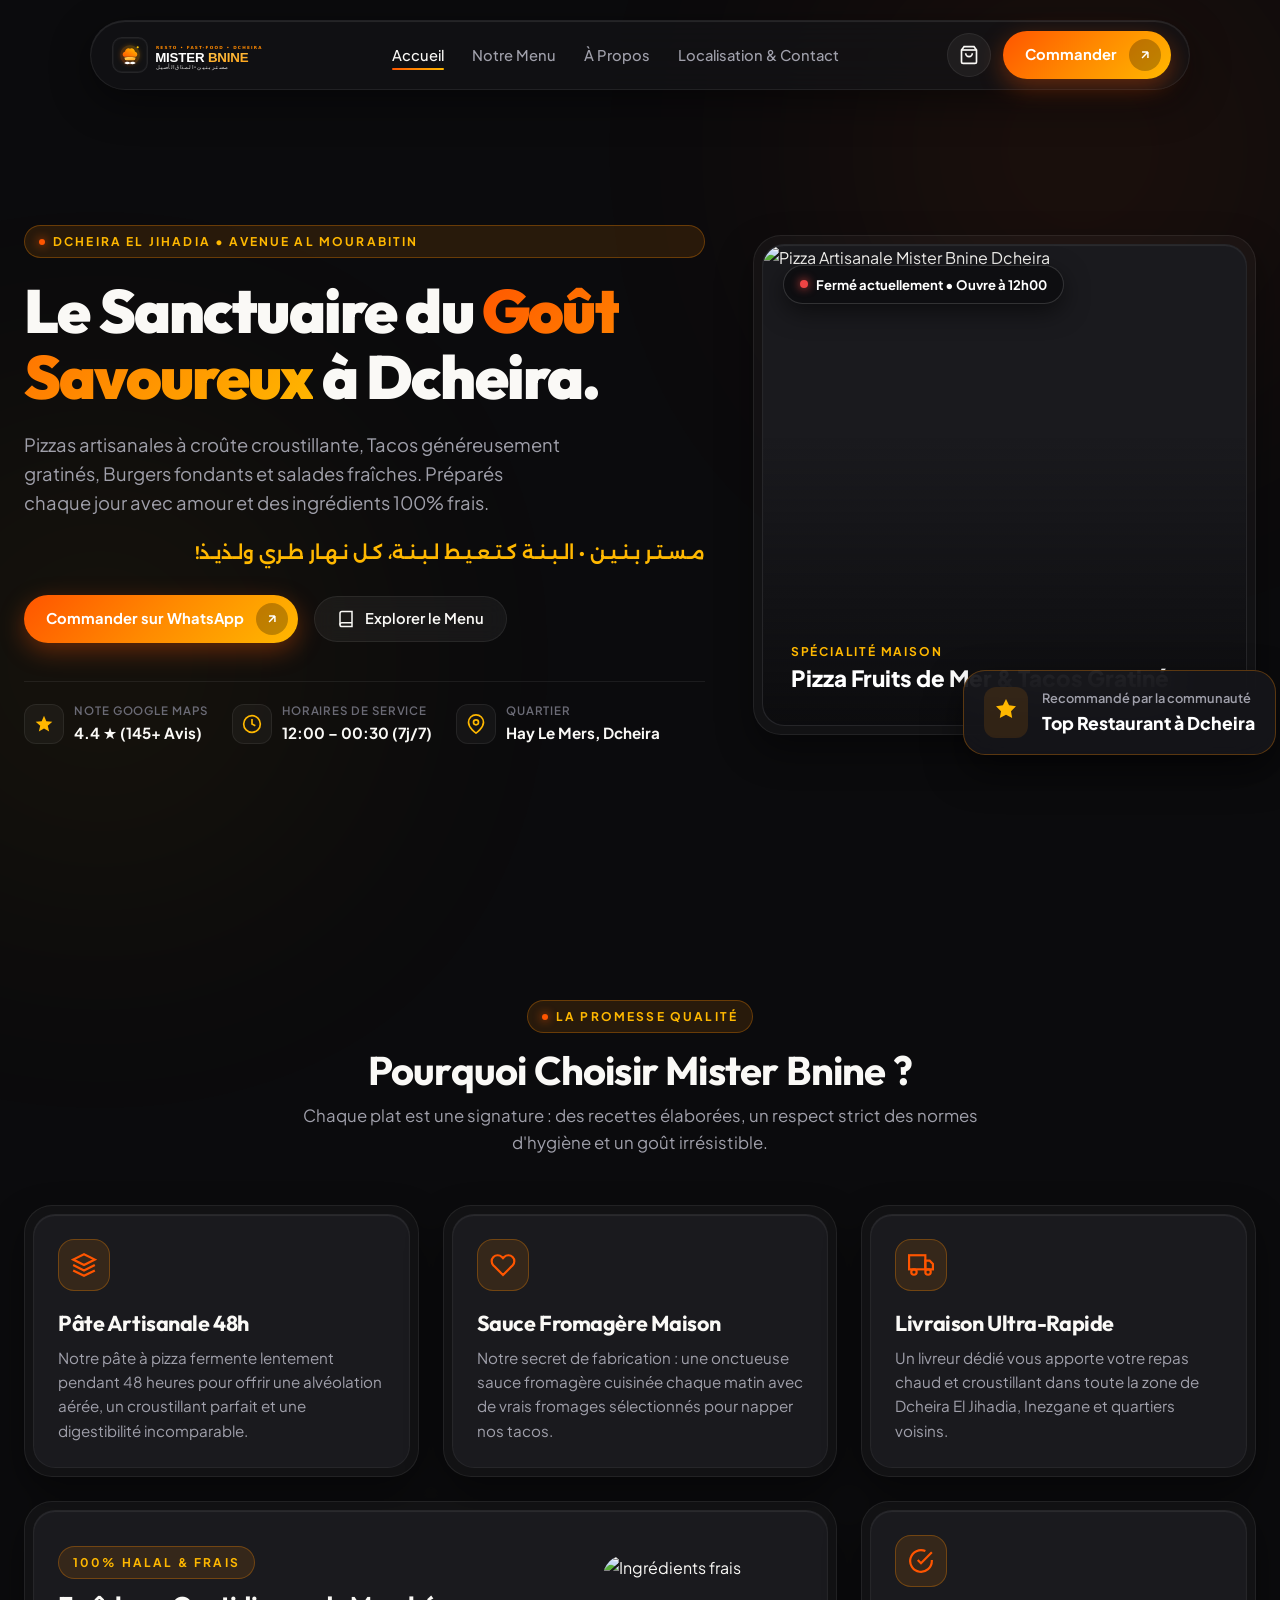
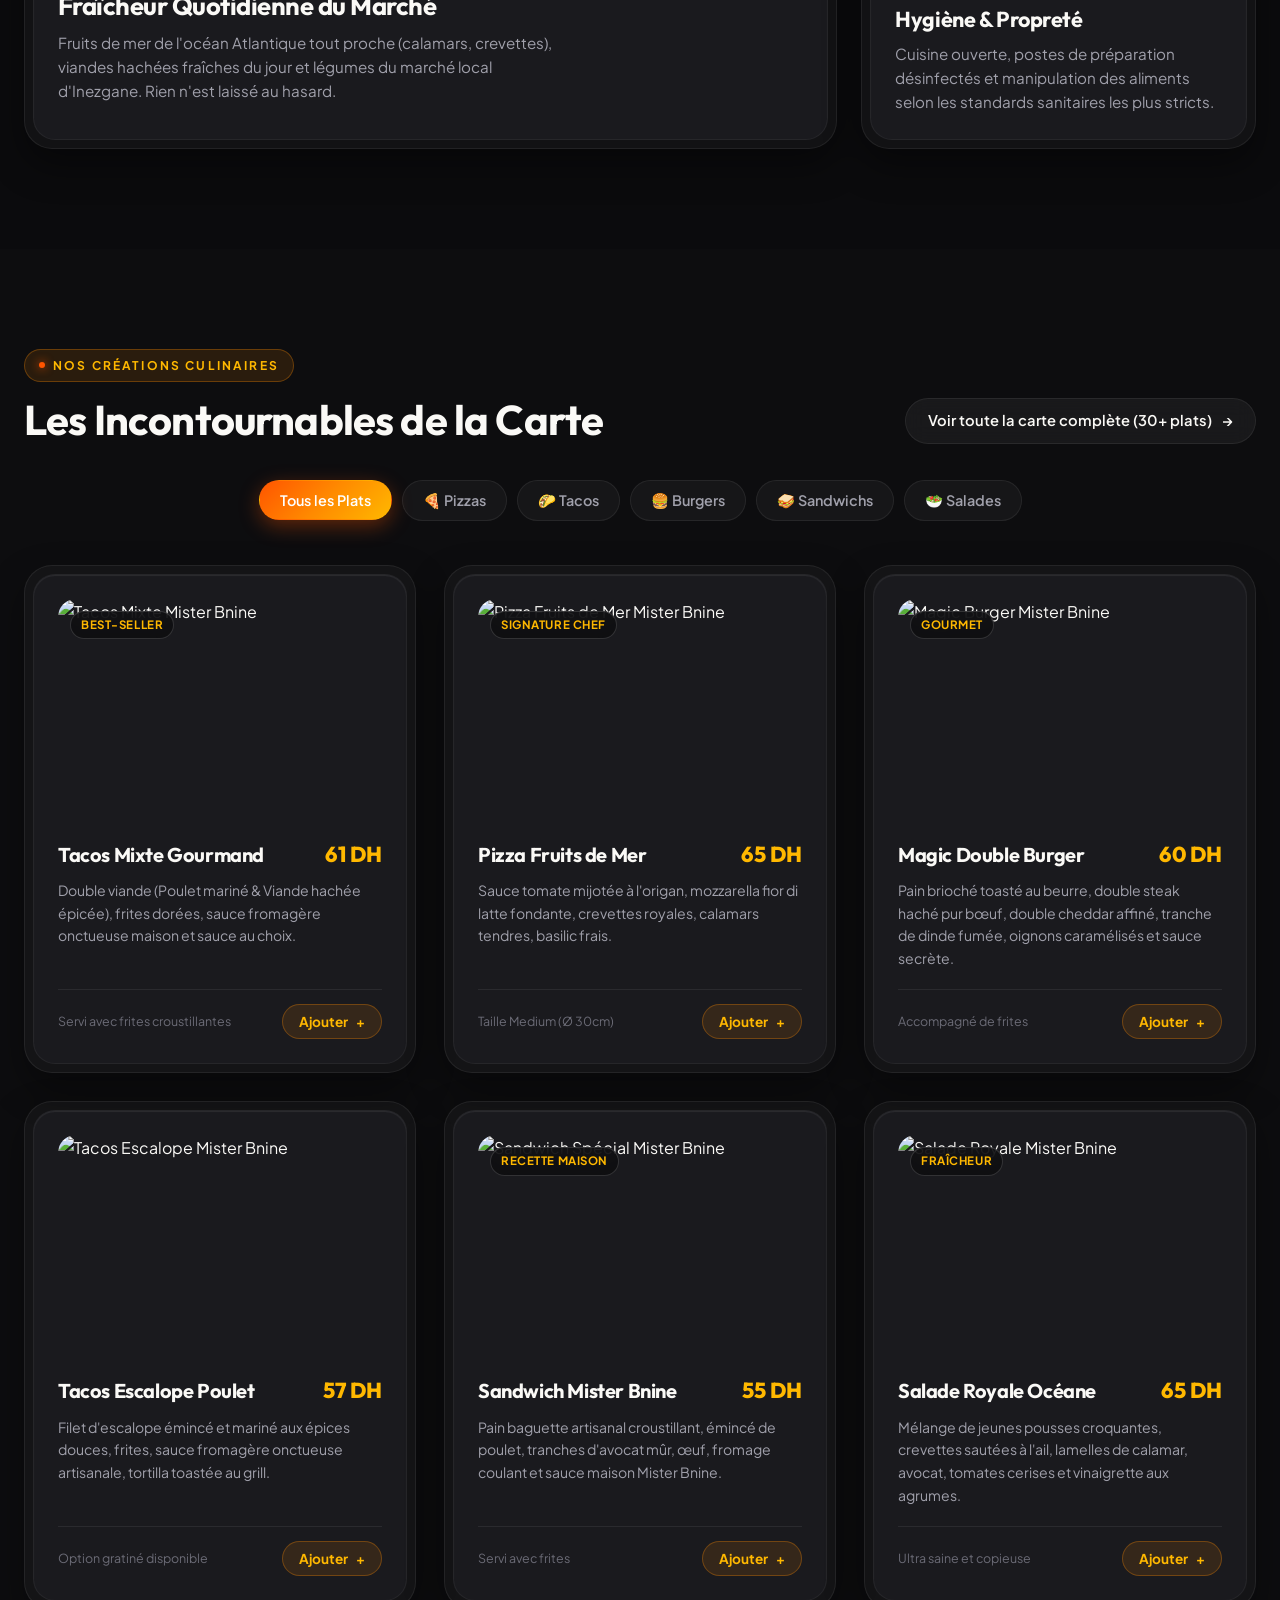
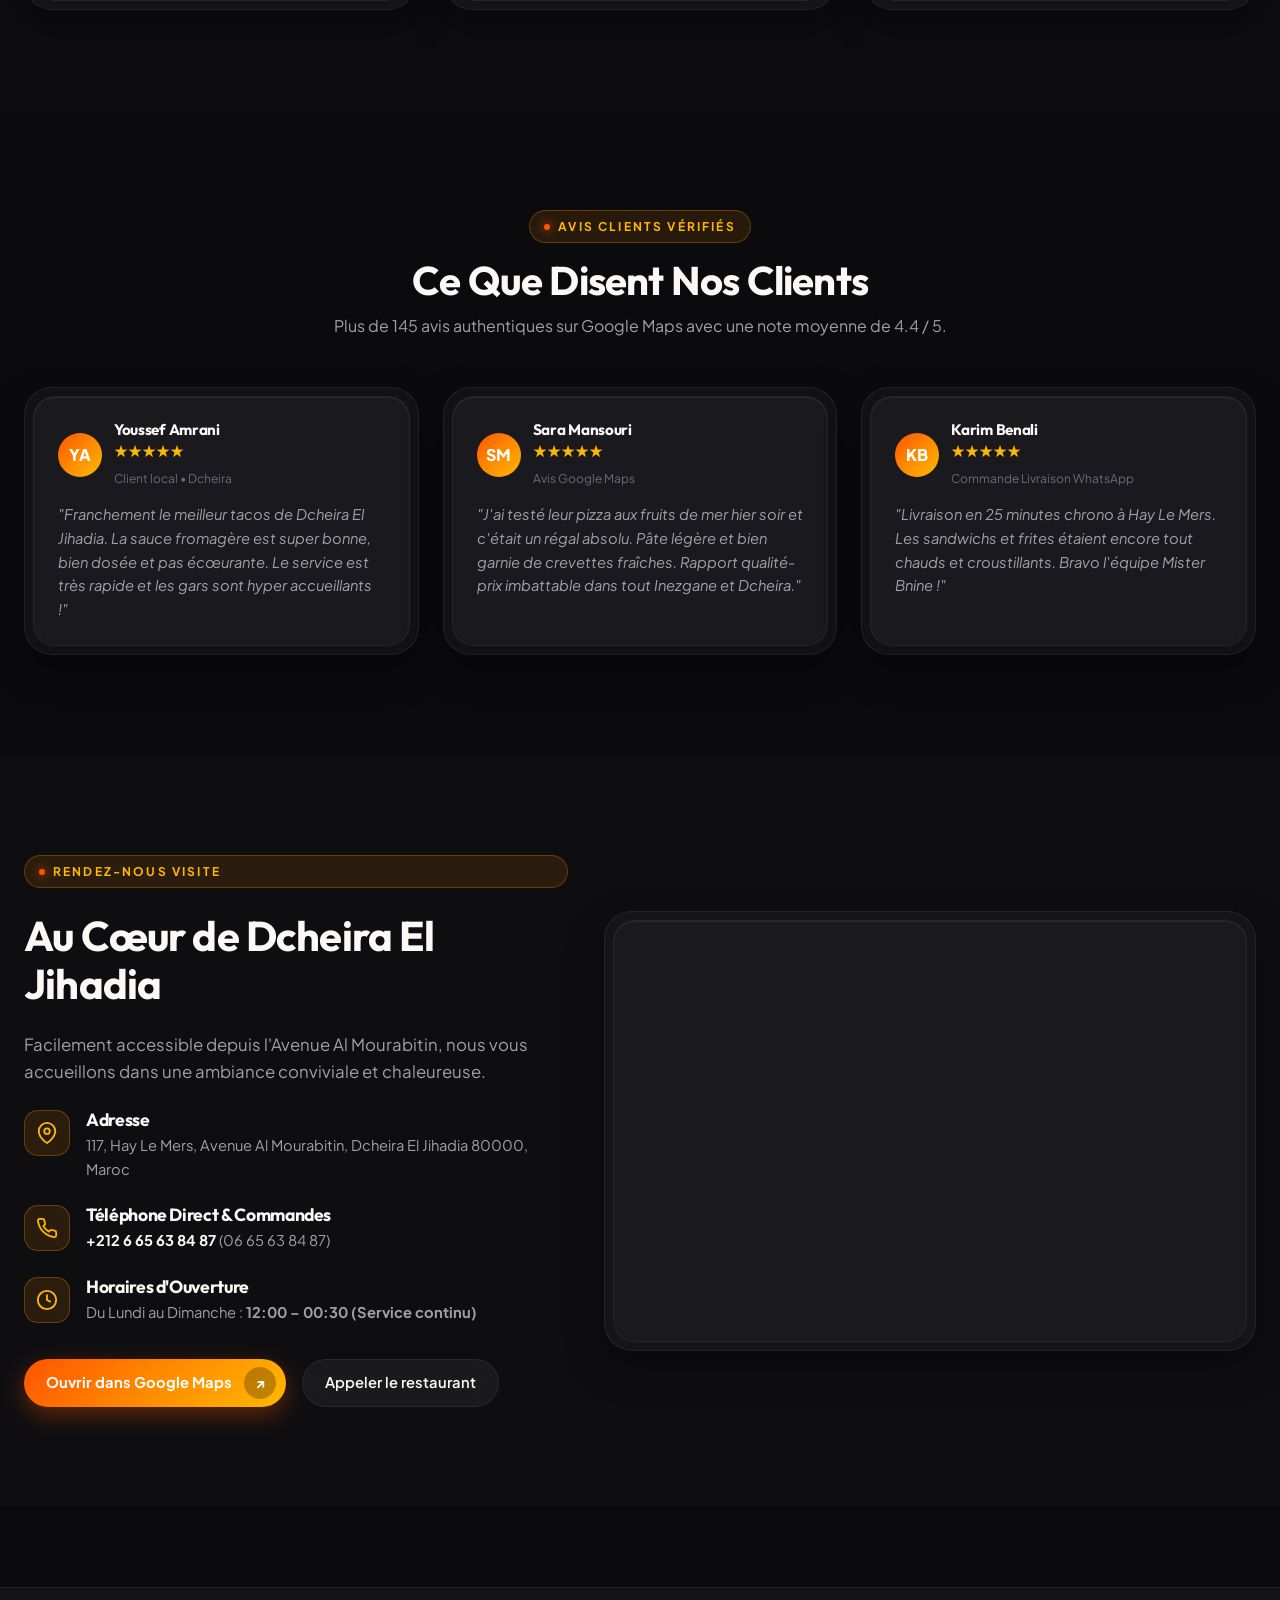
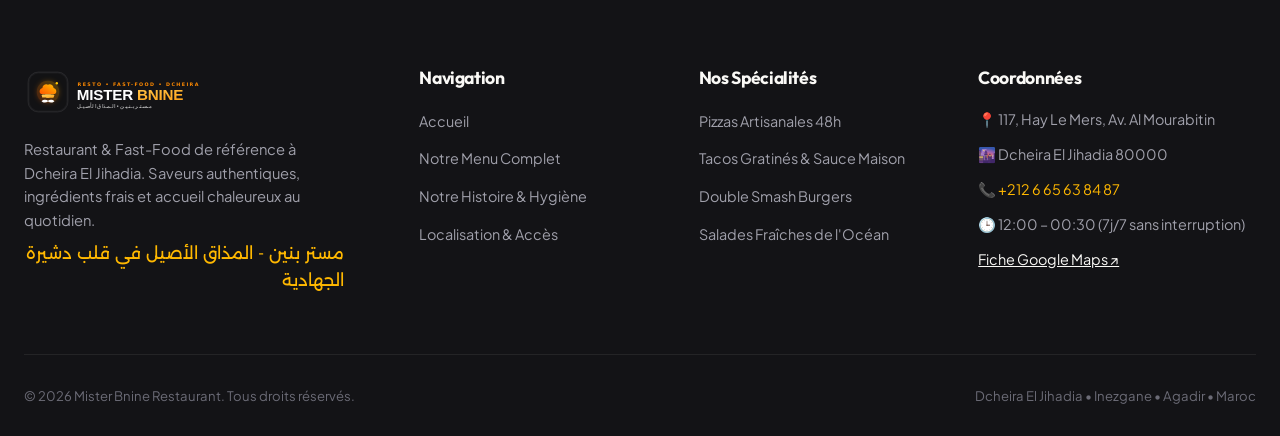
==== index.html @ 8c26ad66 "feat: initial release for Mister Bnine restaurant website and digital ordering system" ====
<!DOCTYPE html>
<html lang="fr" dir="ltr">
<head>
  <meta charset="UTF-8">
  <meta name="viewport" content="width=device-width, initial-scale=1.0">
  <title>Mister Bnine | Restaurant & Fast-Food Gastronomique à Dcheira El Jihadia</title>
  <meta name="description" content="Découvrez Mister Bnine à Dcheira El Jihadia (Hay Le Mers). Vos meilleurs Tacos gratinés, Pizzas artisanales, Smash Burgers et Salades de fruits de mer. Sur place, à emporter et livraison rapide.">
  <meta name="keywords" content="Mister Bnine, restaurant Dcheira, snack Dcheira El Jihadia, tacos Dcheira, pizza Dcheira, burger Inezgane, fast food Agadir, livraison nourriture Dcheira, Mister Bnine menu">
  
  <!-- Open Graph / Facebook -->
  <meta property="og:type" content="restaurant">
  <meta property="og:title" content="Mister Bnine | Restaurant & Fast-Food à Dcheira El Jihadia">
  <meta property="og:description" content="Pizzas au feu de bois, Tacos gratinés ultra-généreux, Burgers gourmets et Salades fraîches. 117 Avenue Al Mourabitin, Dcheira El Jihadia.">
  <meta property="og:image" content="https://images.unsplash.com/photo-1513104890138-7c749659a591?auto=format&fit=crop&w=1200&q=80">
  <meta property="og:url" content="https://maps.app.goo.gl/Y2hHxJQywBc3FXu29">

  <!-- Favicon -->
  <link rel="icon" type="image/svg+xml" href="assets/favicon.svg">
  
  <!-- Styles -->
  <link rel="stylesheet" href="styles.css">

  <!-- Schema.org JSON-LD Structured Data for Restaurant & FastFood -->
  <script type="application/ld+json">
  {
    "@context": "https://schema.org",
    "@type": "FastFoodRestaurant",
    "name": "Mister Bnine",
    "alternateName": "مستر بنين",
    "image": "https://images.unsplash.com/photo-1513104890138-7c749659a591?auto=format&fit=crop&w=1200&q=80",
    "url": "https://maps.app.goo.gl/Y2hHxJQywBc3FXu29",
    "telephone": "+212665638487",
    "priceRange": "$",
    "servesCuisine": ["Fast Food", "Pizza", "Burgers", "Tacos Français", "Moroccan Fast Food"],
    "address": {
      "@type": "PostalAddress",
      "streetAddress": "117, Hay Le Mers, Avenue Al Mourabitin",
      "addressLocality": "Dcheira El Jihadia",
      "addressRegion": "Souss-Massa",
      "postalCode": "80000",
      "addressCountry": "MA"
    },
    "geo": {
      "@type": "GeoCoordinates",
      "latitude": 30.3722634,
      "longitude": -9.5227452
    },
    "openingHoursSpecification": [
      {
        "@type": "OpeningHoursSpecification",
        "dayOfWeek": ["Monday", "Tuesday", "Wednesday", "Thursday", "Friday", "Saturday", "Sunday"],
        "opens": "12:00",
        "closes": "00:30"
      }
    ],
    "aggregateRating": {
      "@type": "AggregateRating",
      "ratingValue": "4.4",
      "reviewCount": "145",
      "bestRating": "5",
      "worstRating": "1"
    },
    "hasMap": "https://maps.app.goo.gl/Y2hHxJQywBc3FXu29"
  }
  </script>
</head>
<body>

  <!-- Background Ambient Glow -->
  <div class="ambient-glow glow-top-right"></div>
  <div class="ambient-glow glow-mid-left"></div>

  <!-- Floating Island Navigation -->
  <header class="island-header">
    <nav class="nav-island" aria-label="Navigation Principale">
      <a href="index.html" class="brand-link">
        <img src="assets/logo.svg" alt="Mister Bnine Logo" class="brand-logo-img">
      </a>

      <ul class="nav-links">
        <li class="nav-item"><a href="index.html" class="active">Accueil</a></li>
        <li class="nav-item"><a href="menu.html">Notre Menu</a></li>
        <li class="nav-item"><a href="about.html">À Propos</a></li>
        <li class="nav-item"><a href="contact.html">Localisation & Contact</a></li>
      </ul>

      <div class="nav-actions">
        <!-- Cart Trigger -->
        <button class="btn-cart-trigger" aria-label="Voir le panier">
          <svg width="20" height="20" viewBox="0 0 24 24" fill="none" stroke="currentColor" stroke-width="2">
            <path d="M6 2L3 6v14a2 2 0 0 0 2 2h14a2 2 0 0 0 2-2V6l-3-4z"></path>
            <line x1="3" y1="6" x2="21" y2="6"></line>
            <path d="M16 10a4 4 0 0 1-8 0"></path>
          </svg>
          <span class="cart-count-badge" style="display:none;">0</span>
        </button>

        <!-- Primary Action -->
        <a href="https://wa.me/212665638487?text=Salam%20Mister%20Bnine%20!%20Je%20souhaite%20commander" target="_blank" rel="noopener" class="btn-primary">
          <span>Commander</span>
          <span class="btn-icon-circle">
            <svg width="14" height="14" viewBox="0 0 24 24" fill="none" stroke="currentColor" stroke-width="2.5">
              <path d="M7 17L17 7M17 7H7M17 7V17"/>
            </svg>
          </span>
        </a>

        <!-- Mobile Hamburger -->
        <button class="mobile-toggle" aria-label="Menu Mobile">
          <span></span>
          <span></span>
          <span></span>
        </button>
      </div>
    </nav>
  </header>

  <!-- Mobile Navigation Drawer -->
  <div class="mobile-nav-drawer">
    <a href="index.html">Accueil</a>
    <a href="menu.html">Notre Menu</a>
    <a href="about.html">À Propos</a>
    <a href="contact.html">Localisation & Contact</a>
    <a href="tel:+212665638487" style="color:var(--accent-gold); font-size:1.3rem;">📞 06 65 63 84 87</a>
    <a href="https://wa.me/212665638487" target="_blank" class="btn-primary" style="margin-top:10px;">
      <span>WhatsApp Direct</span>
      <span class="btn-icon-circle">↗</span>
    </a>
  </div>

  <main>
    <!-- ==========================================================================
         HERO SECTION
         ========================================================================== -->
    <section class="hero-section">
      <div class="container">
        <div class="hero-grid">
          
          <!-- Content Left -->
          <div class="hero-content">
            <div class="eyebrow-badge">
              <span class="dot"></span>
              <span>Dcheira El Jihadia • Avenue Al Mourabitin</span>
            </div>

            <h1 class="hero-title">
              Le Sanctuaire du <span class="highlight">Goût Savoureux</span> à Dcheira.
            </h1>

            <p class="hero-subtitle">
              Pizzas artisanales à croûte croustillante, Tacos généreusement gratinés, Burgers fondants et salades fraîches. Préparés chaque jour avec amour et des ingrédients 100% frais.
            </p>

            <p class="arabic-text" style="font-size: 1.15rem; color: var(--accent-gold); font-weight: 600;">
              مـسـتـر بـنـيـن • الـبـنـة كـتـعـيـط لـبـنـة، كـل نـهـار طـري ولـذيـذ!
            </p>

            <div class="hero-actions">
              <a href="https://wa.me/212665638487?text=Salam%20Mister%20Bnine%20!%20Je%20souhaite%20consulter%20les%20disponibilités%20du%20jour" target="_blank" rel="noopener" class="btn-primary">
                <span>Commander sur WhatsApp</span>
                <span class="btn-icon-circle">
                  <svg width="14" height="14" viewBox="0 0 24 24" fill="none" stroke="currentColor" stroke-width="2.5">
                    <path d="M7 17L17 7M17 7H7M17 7V17"/>
                  </svg>
                </span>
              </a>

              <a href="menu.html" class="btn-secondary">
                <svg width="18" height="18" viewBox="0 0 24 24" fill="none" stroke="currentColor" stroke-width="2">
                  <path d="M4 19.5A2.5 2.5 0 0 1 6.5 17H20"></path>
                  <path d="M6.5 2H20v20H6.5A2.5 2.5 0 0 1 4 19.5v-15A2.5 2.5 0 0 1 6.5 2z"></path>
                </svg>
                <span>Explorer le Menu</span>
              </a>
            </div>

            <!-- Quick Info Strip -->
            <div class="hero-badges-strip">
              <div class="hero-badge-item">
                <div class="badge-icon-box">
                  <svg width="20" height="20" viewBox="0 0 24 24" fill="currentColor">
                    <path d="M12 17.27L18.18 21l-1.64-7.03L22 9.24l-7.19-.61L12 2 9.19 8.63 2 9.24l5.46 4.73L5.82 21z"/>
                  </svg>
                </div>
                <div class="badge-text-group">
                  <div class="b-label">Note Google Maps</div>
                  <div class="b-value">4.4 ★ (145+ Avis)</div>
                </div>
              </div>

              <div class="hero-badge-item">
                <div class="badge-icon-box">
                  <svg width="20" height="20" viewBox="0 0 24 24" fill="none" stroke="currentColor" stroke-width="2">
                    <circle cx="12" cy="12" r="10"></circle>
                    <polyline points="12 6 12 12 16 14"></polyline>
                  </svg>
                </div>
                <div class="badge-text-group">
                  <div class="b-label">Horaires de Service</div>
                  <div class="b-value">12:00 – 00:30 (7j/7)</div>
                </div>
              </div>

              <div class="hero-badge-item">
                <div class="badge-icon-box">
                  <svg width="20" height="20" viewBox="0 0 24 24" fill="none" stroke="currentColor" stroke-width="2">
                    <path d="M21 10c0 7-9 13-9 13s-9-6-9-13a9 9 0 0 1 18 0z"></path>
                    <circle cx="12" cy="10" r="3"></circle>
                  </svg>
                </div>
                <div class="badge-text-group">
                  <div class="b-label">Quartier</div>
                  <div class="b-value">Hay Le Mers, Dcheira</div>
                </div>
              </div>
            </div>

          </div>

          <!-- Visual Right: Double-Bezel Showcase -->
          <div class="hero-visual">
            <div class="doppelrand-card hero-main-card">
              <div class="doppelrand-inner" style="padding:0; overflow:hidden;">
                <div class="hero-media-wrap">
                  <img src="https://images.unsplash.com/photo-1513104890138-7c749659a591?auto=format&fit=crop&w=900&q=80" alt="Pizza Artisanale Mister Bnine Dcheira">
                  
                  <!-- Live Status Floating Pill -->
                  <div class="floating-pill-badge live-status-badge">
                    <span class="live-status-dot"></span>
                    <span class="status-text">Ouvert actuellement</span>
                  </div>

                  <div class="hero-media-overlay">
                    <div style="font-size:0.75rem; text-transform:uppercase; letter-spacing:0.15em; color:var(--accent-gold); font-weight:700;">Spécialité Maison</div>
                    <div style="font-size:1.4rem; font-weight:800; color:#FFFFFF;">Pizza Fruits de Mer & Tacos Gratiné</div>
                  </div>
                </div>
              </div>
            </div>

            <!-- Floating Social Proof Stat Card -->
            <div class="hero-floating-stat">
              <div style="background:var(--accent-subtle); padding:10px; border-radius:12px; color:var(--accent-gold);">
                <svg width="24" height="24" viewBox="0 0 24 24" fill="currentColor">
                  <path d="M12 2l3.09 6.26L22 9.27l-5 4.87 1.18 6.88L12 17.77l-6.18 3.25L7 14.14 2 9.27l6.91-1.01L12 2z"/>
                </svg>
              </div>
              <div>
                <div style="font-size:0.8rem; color:var(--text-secondary); font-weight:600;">Recommandé par la communauté</div>
                <div style="font-size:1.1rem; font-weight:800; color:#FFFFFF;">Top Restaurant à Dcheira</div>
              </div>
            </div>
          </div>

        </div>
      </div>
    </section>

    <!-- ==========================================================================
         WHY MISTER BNINE (BENTO GRID ARCHITECTURE)
         ========================================================================== -->
    <section class="section">
      <div class="container">
        
        <div style="text-align: center; max-width: 680px; margin: 0 auto;">
          <div class="eyebrow-badge">
            <span class="dot"></span>
            <span>La Promesse Qualité</span>
          </div>
          <h2 style="font-size: 2.5rem; margin-top: 14px;">Pourquoi Choisir Mister Bnine ?</h2>
          <p style="color: var(--text-secondary); margin-top: 10px; font-size: 1.05rem;">
            Chaque plat est une signature : des recettes élaborées, un respect strict des normes d'hygiène et un goût irrésistible.
          </p>
        </div>

        <div class="bento-grid">
          
          <!-- Card 1 -->
          <div class="bento-col-4 doppelrand-card">
            <div class="doppelrand-inner">
              <div class="bento-icon-box">
                <svg width="26" height="26" viewBox="0 0 24 24" fill="none" stroke="currentColor" stroke-width="2">
                  <path d="M12 2L2 7l10 5 10-5-10-5zM2 17l10 5 10-5M2 12l10 5 10-5"></path>
                </svg>
              </div>
              <h3 class="bento-title">Pâte Artisanale 48h</h3>
              <p class="bento-desc">
                Notre pâte à pizza fermente lentement pendant 48 heures pour offrir une alvéolation aérée, un croustillant parfait et une digestibilité incomparable.
              </p>
            </div>
          </div>

          <!-- Card 2 -->
          <div class="bento-col-4 doppelrand-card">
            <div class="doppelrand-inner">
              <div class="bento-icon-box">
                <svg width="26" height="26" viewBox="0 0 24 24" fill="none" stroke="currentColor" stroke-width="2">
                  <path d="M20.84 4.61a5.5 5.5 0 0 0-7.78 0L12 5.67l-1.06-1.06a5.5 5.5 0 0 0-7.78 7.78l1.06 1.06L12 21.23l7.78-7.78 1.06-1.06a5.5 5.5 0 0 0 0-7.78z"></path>
                </svg>
              </div>
              <h3 class="bento-title">Sauce Fromagère Maison</h3>
              <p class="bento-desc">
                Notre secret de fabrication : une onctueuse sauce fromagère cuisinée chaque matin avec de vrais fromages sélectionnés pour napper nos tacos.
              </p>
            </div>
          </div>

          <!-- Card 3 -->
          <div class="bento-col-4 doppelrand-card">
            <div class="doppelrand-inner">
              <div class="bento-icon-box">
                <svg width="26" height="26" viewBox="0 0 24 24" fill="none" stroke="currentColor" stroke-width="2">
                  <rect x="1" y="3" width="15" height="13"></rect>
                  <polygon points="16 8 20 8 23 11 23 16 16 16 16 8"></polygon>
                  <circle cx="5.5" cy="18.5" r="2.5"></circle>
                  <circle cx="18.5" cy="18.5" r="2.5"></circle>
                </svg>
              </div>
              <h3 class="bento-title">Livraison Ultra-Rapide</h3>
              <p class="bento-desc">
                Un livreur dédié vous apporte votre repas chaud et croustillant dans toute la zone de Dcheira El Jihadia, Inezgane et quartiers voisins.
              </p>
            </div>
          </div>

          <!-- Wide Card 4 -->
          <div class="bento-col-8 doppelrand-card">
            <div class="doppelrand-inner" style="display:flex; flex-direction:row; gap:28px; align-items:center; flex-wrap:wrap;">
              <div style="flex:1; min-width:240px;">
                <div class="eyebrow-badge" style="margin-bottom:12px;">100% Halal & Frais</div>
                <h3 class="bento-title" style="font-size:1.6rem;">Fraîcheur Quotidienne du Marché</h3>
                <p class="bento-desc">
                  Fruits de mer de l'océan Atlantique tout proche (calamars, crevettes), viandes hachées fraîches du jour et légumes du marché local d'Inezgane. Rien n'est laissé au hasard.
                </p>
              </div>
              <div style="width:200px; height:140px; border-radius:var(--radius-inner); overflow:hidden; flex-shrink:0;">
                <img src="https://images.unsplash.com/photo-1540420773420-3366772f4999?auto=format&fit=crop&w=400&q=80" alt="Ingrédients frais" style="width:100%; height:100%; object-fit:cover;">
              </div>
            </div>
          </div>

          <!-- Card 5 -->
          <div class="bento-col-4 doppelrand-card">
            <div class="doppelrand-inner">
              <div class="bento-icon-box">
                <svg width="26" height="26" viewBox="0 0 24 24" fill="none" stroke="currentColor" stroke-width="2">
                  <path d="M22 11.08V12a10 10 0 1 1-5.93-9.14"></path>
                  <polyline points="22 4 12 14.01 9 11.01"></polyline>
                </svg>
              </div>
              <h3 class="bento-title">Hygiène & Propreté</h3>
              <p class="bento-desc">
                Cuisine ouverte, postes de préparation désinfectés et manipulation des aliments selon les standards sanitaires les plus stricts.
              </p>
            </div>
          </div>

        </div>

      </div>
    </section>

    <!-- ==========================================================================
         INTERACTIVE MENU HIGHLIGHTS & TABS
         ========================================================================== -->
    <section class="section" id="menu-section" style="background: rgba(255,255,255,0.01);">
      <div class="container">
        
        <div style="display:flex; justify-content:space-between; align-items:flex-end; flex-wrap:wrap; gap:20px;">
          <div>
            <div class="eyebrow-badge">
              <span class="dot"></span>
              <span>Nos Créations Culinaires</span>
            </div>
            <h2 style="font-size: 2.6rem; margin-top: 14px;">Les Incontournables de la Carte</h2>
          </div>

          <a href="menu.html" class="btn-secondary">
            <span>Voir toute la carte complète (30+ plats)</span>
            <span>→</span>
          </a>
        </div>

        <!-- Filter Tabs -->
        <div class="menu-nav-tabs">
          <button class="menu-tab-btn active" data-filter="all">Tous les Plats</button>
          <button class="menu-tab-btn" data-filter="pizza">🍕 Pizzas</button>
          <button class="menu-tab-btn" data-filter="tacos">🌮 Tacos</button>
          <button class="menu-tab-btn" data-filter="burger">🍔 Burgers</button>
          <button class="menu-tab-btn" data-filter="sandwich">🥪 Sandwichs</button>
          <button class="menu-tab-btn" data-filter="salade">🥗 Salades</button>
        </div>

        <!-- Grid of Highlights -->
        <div class="menu-grid">
          
          <!-- Item 1: Tacos Mixte -->
          <div class="doppelrand-card menu-card" data-category="tacos">
            <div class="doppelrand-inner">
              <div class="menu-item-media">
                <img src="https://images.unsplash.com/photo-1615870216519-2f9fa575fa5c?auto=format&fit=crop&w=600&q=80" alt="Tacos Mixte Mister Bnine">
                <span class="item-badge">Best-Seller</span>
              </div>
              <div class="menu-item-header">
                <h3 class="item-name">Tacos Mixte Gourmand</h3>
                <span class="item-price">61 DH</span>
              </div>
              <p class="item-description">
                Double viande (Poulet mariné & Viande hachée épicée), frites dorées, sauce fromagère onctueuse maison et sauce au choix.
              </p>
              <div class="menu-item-footer">
                <span style="font-size:0.78rem; color:var(--text-muted);">Servi avec frites croustillantes</span>
                <button class="btn-add-cart" data-id="tacos-mixte" data-name="Tacos Mixte Gourmand" data-price="61">
                  <span>Ajouter</span>
                  <span>+</span>
                </button>
              </div>
            </div>
          </div>

          <!-- Item 2: Pizza Fruits de Mer -->
          <div class="doppelrand-card menu-card" data-category="pizza">
            <div class="doppelrand-inner">
              <div class="menu-item-media">
                <img src="https://images.unsplash.com/photo-1565299624946-b28f40a0ae38?auto=format&fit=crop&w=600&q=80" alt="Pizza Fruits de Mer Mister Bnine">
                <span class="item-badge">Signature Chef</span>
              </div>
              <div class="menu-item-header">
                <h3 class="item-name">Pizza Fruits de Mer</h3>
                <span class="item-price">65 DH</span>
              </div>
              <p class="item-description">
                Sauce tomate mijotée à l'origan, mozzarella fior di latte fondante, crevettes royales, calamars tendres, basilic frais.
              </p>
              <div class="menu-item-footer">
                <span style="font-size:0.78rem; color:var(--text-muted);">Taille Medium (Ø 30cm)</span>
                <button class="btn-add-cart" data-id="pizza-fruits-mer" data-name="Pizza Fruits de Mer" data-price="65">
                  <span>Ajouter</span>
                  <span>+</span>
                </button>
              </div>
            </div>
          </div>

          <!-- Item 3: Magic Burger -->
          <div class="doppelrand-card menu-card" data-category="burger">
            <div class="doppelrand-inner">
              <div class="menu-item-media">
                <img src="https://images.unsplash.com/photo-1568901346375-23c9450c58cd?auto=format&fit=crop&w=600&q=80" alt="Magic Burger Mister Bnine">
                <span class="item-badge">Gourmet</span>
              </div>
              <div class="menu-item-header">
                <h3 class="item-name">Magic Double Burger</h3>
                <span class="item-price">60 DH</span>
              </div>
              <p class="item-description">
                Pain brioché toasté au beurre, double steak haché pur bœuf, double cheddar affiné, tranche de dinde fumée, oignons caramélisés et sauce secrète.
              </p>
              <div class="menu-item-footer">
                <span style="font-size:0.78rem; color:var(--text-muted);">Accompagné de frites</span>
                <button class="btn-add-cart" data-id="burger-magic" data-name="Magic Double Burger" data-price="60">
                  <span>Ajouter</span>
                  <span>+</span>
                </button>
              </div>
            </div>
          </div>

          <!-- Item 4: Tacos Escalope & Fromage -->
          <div class="doppelrand-card menu-card" data-category="tacos">
            <div class="doppelrand-inner">
              <div class="menu-item-media">
                <img src="https://images.unsplash.com/photo-1615870216519-2f9fa575fa5c?auto=format&fit=crop&w=600&q=80" alt="Tacos Escalope Mister Bnine">
              </div>
              <div class="menu-item-header">
                <h3 class="item-name">Tacos Escalope Poulet</h3>
                <span class="item-price">57 DH</span>
              </div>
              <p class="item-description">
                Filet d'escalope émincé et mariné aux épices douces, frites, sauce fromagère onctueuse artisanale, tortilla toastée au grill.
              </p>
              <div class="menu-item-footer">
                <span style="font-size:0.78rem; color:var(--text-muted);">Option gratiné disponible</span>
                <button class="btn-add-cart" data-id="tacos-escalope" data-name="Tacos Escalope Poulet" data-price="57">
                  <span>Ajouter</span>
                  <span>+</span>
                </button>
              </div>
            </div>
          </div>

          <!-- Item 5: Sandwich Spécial Mister Bnine -->
          <div class="doppelrand-card menu-card" data-category="sandwich">
            <div class="doppelrand-inner">
              <div class="menu-item-media">
                <img src="https://images.unsplash.com/photo-1529006557810-274b9b2fc783?auto=format&fit=crop&w=600&q=80" alt="Sandwich Spécial Mister Bnine">
                <span class="item-badge">Recette Maison</span>
              </div>
              <div class="menu-item-header">
                <h3 class="item-name">Sandwich Mister Bnine</h3>
                <span class="item-price">55 DH</span>
              </div>
              <p class="item-description">
                Pain baguette artisanal croustillant, émincé de poulet, tranches d'avocat mûr, œuf, fromage coulant et sauce maison Mister Bnine.
              </p>
              <div class="menu-item-footer">
                <span style="font-size:0.78rem; color:var(--text-muted);">Servi avec frites</span>
                <button class="btn-add-cart" data-id="sandwich-bnine" data-name="Sandwich Mister Bnine" data-price="55">
                  <span>Ajouter</span>
                  <span>+</span>
                </button>
              </div>
            </div>
          </div>

          <!-- Item 6: Salade Royale Fruits de Mer -->
          <div class="doppelrand-card menu-card" data-category="salade">
            <div class="doppelrand-inner">
              <div class="menu-item-media">
                <img src="https://images.unsplash.com/photo-1540420773420-3366772f4999?auto=format&fit=crop&w=600&q=80" alt="Salade Royale Mister Bnine">
                <span class="item-badge">Fraîcheur</span>
              </div>
              <div class="menu-item-header">
                <h3 class="item-name">Salade Royale Océane</h3>
                <span class="item-price">65 DH</span>
              </div>
              <p class="item-description">
                Mélange de jeunes pousses croquantes, crevettes sautées à l'ail, lamelles de calamar, avocat, tomates cerises et vinaigrette aux agrumes.
              </p>
              <div class="menu-item-footer">
                <span style="font-size:0.78rem; color:var(--text-muted);">Ultra saine et copieuse</span>
                <button class="btn-add-cart" data-id="salade-oceane" data-name="Salade Royale Océane" data-price="65">
                  <span>Ajouter</span>
                  <span>+</span>
                </button>
              </div>
            </div>
          </div>

        </div>

      </div>
    </section>

    <!-- ==========================================================================
         CUSTOMER REVIEWS & SOCIAL PROOF
         ========================================================================== -->
    <section class="section">
      <div class="container">
        <div style="text-align:center; max-width:640px; margin:0 auto;">
          <div class="eyebrow-badge">
            <span class="dot"></span>
            <span>Avis Clients Vérifiés</span>
          </div>
          <h2 style="font-size: 2.5rem; margin-top: 14px;">Ce Que Disent Nos Clients</h2>
          <p style="color:var(--text-secondary); margin-top:10px;">
            Plus de 145 avis authentiques sur Google Maps avec une note moyenne de 4.4 / 5.
          </p>
        </div>

        <div class="reviews-grid">
          
          <div class="doppelrand-card">
            <div class="doppelrand-inner">
              <div class="review-author">
                <div class="review-avatar">YA</div>
                <div class="review-meta">
                  <h4>Youssef Amrani</h4>
                  <div class="star-rating">★★★★★</div>
                  <span class="r-date">Client local • Dcheira</span>
                </div>
              </div>
              <p class="review-quote">
                "Franchement le meilleur tacos de Dcheira El Jihadia. La sauce fromagère est super bonne, bien dosée et pas écœurante. Le service est très rapide et les gars sont hyper accueillants !"
              </p>
            </div>
          </div>

          <div class="doppelrand-card">
            <div class="doppelrand-inner">
              <div class="review-author">
                <div class="review-avatar">SM</div>
                <div class="review-meta">
                  <h4>Sara Mansouri</h4>
                  <div class="star-rating">★★★★★</div>
                  <span class="r-date">Avis Google Maps</span>
                </div>
              </div>
              <p class="review-quote">
                "J'ai testé leur pizza aux fruits de mer hier soir et c'était un régal absolu. Pâte légère et bien garnie de crevettes fraîches. Rapport qualité-prix imbattable dans tout Inezgane et Dcheira."
              </p>
            </div>
          </div>

          <div class="doppelrand-card">
            <div class="doppelrand-inner">
              <div class="review-author">
                <div class="review-avatar">KB</div>
                <div class="review-meta">
                  <h4>Karim Benali</h4>
                  <div class="star-rating">★★★★★</div>
                  <span class="r-date">Commande Livraison WhatsApp</span>
                </div>
              </div>
              <p class="review-quote">
                "Livraison en 25 minutes chrono à Hay Le Mers. Les sandwichs et frites étaient encore tout chauds et croustillants. Bravo l'équipe Mister Bnine !"
              </p>
            </div>
          </div>

        </div>
      </div>
    </section>

    <!-- ==========================================================================
         LOCATION & INTERACTIVE GOOGLE MAPS SHOWCASE
         ========================================================================== -->
    <section class="section" id="location-section" style="background: rgba(255,255,255,0.015);">
      <div class="container">
        
        <div class="location-card-grid">
          
          <!-- Details Left -->
          <div class="location-details">
            <div class="eyebrow-badge">
              <span class="dot"></span>
              <span>Rendez-nous Visite</span>
            </div>

            <h2 style="font-size: 2.6rem;">Au Cœur de Dcheira El Jihadia</h2>
            <p style="color:var(--text-secondary); font-size:1.05rem;">
              Facilement accessible depuis l'Avenue Al Mourabitin, nous vous accueillons dans une ambiance conviviale et chaleureuse.
            </p>

            <div class="location-item">
              <div class="loc-icon-box">
                <svg width="22" height="22" viewBox="0 0 24 24" fill="none" stroke="currentColor" stroke-width="2">
                  <path d="M21 10c0 7-9 13-9 13s-9-6-9-13a9 9 0 0 1 18 0z"></path>
                  <circle cx="12" cy="10" r="3"></circle>
                </svg>
              </div>
              <div class="loc-text">
                <h4>Adresse</h4>
                <p>117, Hay Le Mers, Avenue Al Mourabitin, Dcheira El Jihadia 80000, Maroc</p>
              </div>
            </div>

            <div class="location-item">
              <div class="loc-icon-box">
                <svg width="22" height="22" viewBox="0 0 24 24" fill="none" stroke="currentColor" stroke-width="2">
                  <path d="M22 16.92v3a2 2 0 0 1-2.18 2 19.79 19.79 0 0 1-8.63-3.07 19.5 19.5 0 0 1-6-6 19.79 19.79 0 0 1-3.07-8.67A2 2 0 0 1 4.11 2h3a2 2 0 0 1 2 1.72 12.84 12.84 0 0 0 .7 2.81 2 2 0 0 1-.45 2.11L8.09 9.91a16 16 0 0 0 6 6l1.27-1.27a2 2 0 0 1 2.11-.45 12.84 12.84 0 0 0 2.81.7A2 2 0 0 1 22 16.92z"></path>
                </svg>
              </div>
              <div class="loc-text">
                <h4>Téléphone Direct & Commandes</h4>
                <p><a href="tel:+212665638487" style="color:var(--text-primary); text-decoration:none; font-weight:700;">+212 6 65 63 84 87</a> (06 65 63 84 87)</p>
              </div>
            </div>

            <div class="location-item">
              <div class="loc-icon-box">
                <svg width="22" height="22" viewBox="0 0 24 24" fill="none" stroke="currentColor" stroke-width="2">
                  <circle cx="12" cy="12" r="10"></circle>
                  <polyline points="12 6 12 12 16 14"></polyline>
                </svg>
              </div>
              <div class="loc-text">
                <h4>Horaires d'Ouverture</h4>
                <p>Du Lundi au Dimanche : <strong>12:00 – 00:30 (Service continu)</strong></p>
              </div>
            </div>

            <div style="display:flex; gap:16px; margin-top:10px; flex-wrap:wrap;">
              <a href="https://maps.app.goo.gl/Y2hHxJQywBc3FXu29" target="_blank" rel="noopener" class="btn-primary">
                <span>Ouvrir dans Google Maps</span>
                <span class="btn-icon-circle">↗</span>
              </a>

              <a href="tel:+212665638487" class="btn-secondary">
                <span>Appeler le restaurant</span>
              </a>
            </div>
          </div>

          <!-- Google Maps Iframe Embedded Card Right -->
          <div class="doppelrand-card">
            <div class="doppelrand-inner" style="padding:10px;">
              <div class="map-container">
                <iframe 
                  title="Mister Bnine Dcheira Google Maps"
                  src="https://maps.google.com/maps?q=30.3722634,-9.5227452&hl=fr&z=17&output=embed" 
                  loading="lazy" 
                  allowfullscreen>
                </iframe>
              </div>
            </div>
          </div>

        </div>

      </div>
    </section>

  </main>

  <!-- ==========================================================================
       CART & WHATSAPP CHECKOUT DRAWER
       ========================================================================== -->
  <div class="cart-drawer-overlay"></div>
  <aside class="cart-drawer" aria-label="Panier de commande">
    <div class="cart-header">
      <h3>
        <svg width="22" height="22" viewBox="0 0 24 24" fill="none" stroke="currentColor" stroke-width="2">
          <path d="M6 2L3 6v14a2 2 0 0 0 2 2h14a2 2 0 0 0 2-2V6l-3-4z"></path>
          <line x1="3" y1="6" x2="21" y2="6"></line>
          <path d="M16 10a4 4 0 0 1-8 0"></path>
        </svg>
        <span>Mon Panier Mister Bnine</span>
      </h3>
      <button class="btn-close-cart" aria-label="Fermer le panier">✕</button>
    </div>

    <div class="cart-items-list">
      <!-- Items dynamically populated by app.js -->
    </div>

    <div class="cart-footer">
      <div class="cart-total-row">
        <span>Total de la commande :</span>
        <span class="cart-total-val">0 DH</span>
      </div>

      <!-- Mode selection -->
      <div class="order-type-selector">
        <button class="order-type-btn active" data-type="livraison">🛵 Livraison</button>
        <button class="order-type-btn" data-type="emporter">🥡 À emporter</button>
      </div>

      <!-- User inputs -->
      <input type="text" id="cart-name" class="cart-input-field" placeholder="Votre nom complet...">
      <input type="text" id="cart-address" class="cart-input-field" placeholder="Adresse exacte à Dcheira / Inezgane...">
      <input type="text" id="cart-notes" class="cart-input-field" placeholder="Notes (sauces au choix, sans oignon...)">

      <button class="btn-whatsapp-checkout">
        <svg width="20" height="20" viewBox="0 0 24 24" fill="currentColor">
          <path d="M12.04 2C6.58 2 2.13 6.45 2.13 11.91C2.13 13.66 2.59 15.36 3.45 16.86L2.05 22L7.3 20.62C8.75 21.41 10.38 21.83 12.04 21.83C17.5 21.83 21.95 17.38 21.95 11.92C21.95 9.27 20.92 6.78 19.05 4.91C17.18 3.03 14.69 2 12.04 2M12.05 3.67C14.25 3.67 16.31 4.53 17.87 6.09C19.42 7.65 20.28 9.72 20.28 11.92C20.28 16.46 16.58 20.15 12.04 20.15C10.56 20.15 9.11 19.76 7.85 19L7.55 18.83L4.43 19.65L5.26 16.61L5.06 16.29C4.24 14.99 3.8 13.47 3.8 11.91C3.81 7.37 7.5 3.67 12.05 3.67Z"/>
        </svg>
        <span>Envoyer sur WhatsApp</span>
      </button>
    </div>
  </aside>

  <!-- ==========================================================================
       SITE FOOTER
       ========================================================================== -->
  <footer class="site-footer">
    <div class="container">
      <div class="footer-grid">
        
        <div class="footer-brand">
          <img src="assets/logo.svg" alt="Mister Bnine Logo" style="height:48px; width:auto;">
          <p>
            Restaurant & Fast-Food de référence à Dcheira El Jihadia. Saveurs authentiques, ingrédients frais et accueil chaleureux au quotidien.
          </p>
          <p class="arabic-text" style="color:var(--accent-gold); font-size:1.05rem; margin-top:8px;">
            مستر بنين - المذاق الأصيل في قلب دشيرة الجهادية
          </p>
        </div>

        <div class="footer-col">
          <h4>Navigation</h4>
          <ul class="footer-links">
            <li><a href="index.html">Accueil</a></li>
            <li><a href="menu.html">Notre Menu Complet</a></li>
            <li><a href="about.html">Notre Histoire & Hygiène</a></li>
            <li><a href="contact.html">Localisation & Accès</a></li>
          </ul>
        </div>

        <div class="footer-col">
          <h4>Nos Spécialités</h4>
          <ul class="footer-links">
            <li><a href="menu.html">Pizzas Artisanales 48h</a></li>
            <li><a href="menu.html">Tacos Gratinés & Sauce Maison</a></li>
            <li><a href="menu.html">Double Smash Burgers</a></li>
            <li><a href="menu.html">Salades Fraîches de l'Océan</a></li>
          </ul>
        </div>

        <div class="footer-col">
          <h4>Coordonnées</h4>
          <ul class="footer-links" style="color:var(--text-secondary); font-size:0.9rem;">
            <li>📍 117, Hay Le Mers, Av. Al Mourabitin</li>
            <li>🌆 Dcheira El Jihadia 80000</li>
            <li>📞 <a href="tel:+212665638487" style="color:var(--accent-gold);">+212 6 65 63 84 87</a></li>
            <li>🕒 12:00 – 00:30 (7j/7 sans interruption)</li>
            <li><a href="https://maps.app.goo.gl/Y2hHxJQywBc3FXu29" target="_blank" rel="noopener" style="color:var(--text-primary); text-decoration:underline;">Fiche Google Maps ↗</a></li>
          </ul>
        </div>

      </div>

      <div class="footer-bottom">
        <div>&copy; 2026 Mister Bnine Restaurant. Tous droits réservés.</div>
        <div>Dcheira El Jihadia • Inezgane • Agadir • Maroc</div>
      </div>
    </div>
  </footer>

  <!-- Scripts -->
  <script src="app.js"></script>
</body>
</html>
---- styles.css ----
/* ==========================================================================
   MISTER BNINE - HIGH-END DIGITAL EXPERIENCE DESIGN SYSTEM
   Restaurant & Fast-Food Gastronomique | Dcheira El Jihadia (Agadir)
   Design Archetype: Warm Culinary Noir & Architectural Glass Doppelrand
   ========================================================================== */

@import url('https://fonts.googleapis.com/css2?family=Alexandria:wght@400;600;700;800&family=Outfit:wght@400;500;600;700;800;900&family=Plus+Jakarta+Sans:wght@300;400;500;600;700;800&display=swap');

:root {
  /* Brand Culinary Noir & Amber Palette */
  --bg-deep: #0B0B0D;
  --bg-surface: #131316;
  --bg-card: #1A1A1E;
  --bg-card-inner: #222227;
  --bg-elevated: #28282F;
  
  --accent-primary: #FF5500;
  --accent-secondary: #FF8A00;
  --accent-gold: #FFB800;
  --accent-gold-light: #FFE28A;
  --accent-gradient: linear-gradient(135deg, #FF5500 0%, #FF8A00 50%, #FFB800 100%);
  --accent-subtle: rgba(255, 138, 0, 0.12);
  --accent-glow: rgba(255, 85, 0, 0.35);

  --text-primary: #FAF9F6;
  --text-secondary: #A0A0AB;
  --text-muted: #6B6B76;
  
  --border-subtle: rgba(255, 255, 255, 0.07);
  --border-glow: rgba(255, 138, 0, 0.3);
  --border-highlight: rgba(255, 255, 255, 0.15);

  --status-open: #10B981;
  --status-closed: #EF4444;

  /* Typography */
  --font-heading: 'Outfit', -apple-system, sans-serif;
  --font-body: 'Plus Jakarta Sans', -apple-system, sans-serif;
  --font-arabic: 'Alexandria', 'Cairo', sans-serif;

  /* Haptic Transitions */
  --ease-spring: cubic-bezier(0.16, 1, 0.3, 1);
  --ease-smooth: cubic-bezier(0.32, 0.72, 0, 1);
  --duration-fast: 200ms;
  --duration-normal: 400ms;
  --duration-slow: 700ms;

  /* Doppelrand / Double-Bezel Radii */
  --radius-outer: 28px;
  --radius-inner: 22px;
  --radius-pill: 9999px;
  --radius-sm: 14px;
}

/* Base Reset & Smooth Scroll */
*, *::before, *::after {
  box-sizing: border-box;
  margin: 0;
  padding: 0;
}

html {
  font-size: 16px;
  scroll-behavior: smooth;
  background-color: var(--bg-deep);
  color: var(--text-primary);
  font-family: var(--font-body);
  -webkit-font-smoothing: antialiased;
  -moz-osx-font-smoothing: grayscale;
}

body {
  min-height: 100dvh;
  overflow-x: hidden;
  background-color: var(--bg-deep);
  line-height: 1.6;
  position: relative;
}

/* Ambient Radial Mesh & Grain Simulation */
.ambient-glow {
  position: fixed;
  pointer-events: none;
  z-index: 0;
  width: 600px;
  height: 600px;
  border-radius: 50%;
  filter: blur(140px);
  opacity: 0.18;
  transition: transform var(--duration-slow) var(--ease-spring);
}

.glow-top-right {
  top: -150px;
  right: -100px;
  background: radial-gradient(circle, #FF5500 0%, transparent 70%);
}

.glow-mid-left {
  top: 40%;
  left: -200px;
  background: radial-gradient(circle, #FFB800 0%, transparent 70%);
  opacity: 0.12;
}

/* Typography Scale */
h1, h2, h3, h4, h5, h6 {
  font-family: var(--font-heading);
  color: var(--text-primary);
  line-height: 1.15;
  font-weight: 700;
  letter-spacing: -0.02em;
}

.arabic-text {
  font-family: var(--font-arabic);
  direction: rtl;
}

/* Eyebrow Micro Badges */
.eyebrow-badge {
  display: inline-flex;
  align-items: center;
  gap: 8px;
  padding: 6px 14px;
  border-radius: var(--radius-pill);
  font-size: 0.75rem;
  font-weight: 700;
  text-transform: uppercase;
  letter-spacing: 0.18em;
  background: var(--accent-subtle);
  border: 1px solid var(--border-glow);
  color: var(--accent-gold);
}

.eyebrow-badge .dot {
  width: 6px;
  height: 6px;
  border-radius: 50%;
  background: var(--accent-primary);
  box-shadow: 0 0 10px var(--accent-primary);
  animation: pulseDot 2s infinite ease-in-out;
}

@keyframes pulseDot {
  0%, 100% { opacity: 1; transform: scale(1); }
  50% { opacity: 0.4; transform: scale(0.85); }
}

/* Containers */
.container {
  width: 100%;
  max-width: 1280px;
  margin: 0 auto;
  padding: 0 24px;
  position: relative;
  z-index: 2;
}

/* Section Spacing (Allowing breathing space) */
.section {
  padding: 100px 0;
  position: relative;
}

@media (max-width: 768px) {
  .section {
    padding: 60px 0;
  }
}

/* ==========================================================================
   FLOATING ISLAND NAVIGATION
   ========================================================================== */
.island-header {
  position: fixed;
  top: 20px;
  left: 0;
  right: 0;
  z-index: 1000;
  display: flex;
  justify-content: center;
  padding: 0 20px;
  pointer-events: none;
}

.nav-island {
  pointer-events: auto;
  display: flex;
  align-items: center;
  justify-content: space-between;
  width: 100%;
  max-width: 1100px;
  padding: 10px 18px;
  background: rgba(19, 19, 22, 0.75);
  backdrop-filter: blur(20px);
  -webkit-backdrop-filter: blur(20px);
  border: 1px solid var(--border-subtle);
  border-radius: var(--radius-pill);
  box-shadow: 0 12px 40px rgba(0, 0, 0, 0.45), inset 0 1px 1px rgba(255, 255, 255, 0.1);
  transition: all var(--duration-normal) var(--ease-spring);
}

.nav-island.scrolled {
  background: rgba(14, 14, 16, 0.92);
  border-color: rgba(255, 255, 255, 0.12);
  box-shadow: 0 16px 48px rgba(0, 0, 0, 0.65);
}

.brand-link {
  display: flex;
  align-items: center;
  gap: 12px;
  text-decoration: none;
}

.brand-logo-img {
  height: 42px;
  width: auto;
}

.nav-links {
  display: flex;
  align-items: center;
  gap: 28px;
  list-style: none;
}

.nav-item a {
  text-decoration: none;
  color: var(--text-secondary);
  font-size: 0.92rem;
  font-weight: 500;
  transition: color var(--duration-fast) ease;
  position: relative;
}

.nav-item a:hover,
.nav-item a.active {
  color: var(--text-primary);
}

.nav-item a.active::after {
  content: '';
  position: absolute;
  bottom: -6px;
  left: 0;
  right: 0;
  height: 2px;
  background: var(--accent-gradient);
  border-radius: 2px;
}

.nav-actions {
  display: flex;
  align-items: center;
  gap: 12px;
}

/* Nested Button-in-Button Pattern */
.btn-primary {
  display: inline-flex;
  align-items: center;
  gap: 12px;
  padding: 8px 10px 8px 22px;
  border-radius: var(--radius-pill);
  background: var(--accent-gradient);
  color: #FFFFFF;
  font-family: var(--font-body);
  font-size: 0.92rem;
  font-weight: 700;
  text-decoration: none;
  border: none;
  cursor: pointer;
  box-shadow: 0 8px 24px var(--accent-glow);
  transition: all var(--duration-fast) var(--ease-spring);
}

.btn-primary:hover {
  transform: translateY(-2px);
  box-shadow: 0 12px 32px rgba(255, 85, 0, 0.5);
}

.btn-primary:active {
  transform: scale(0.98);
}

.btn-icon-circle {
  width: 32px;
  height: 32px;
  border-radius: 50%;
  background: rgba(0, 0, 0, 0.25);
  display: flex;
  align-items: center;
  justify-content: center;
  transition: transform var(--duration-fast) var(--ease-spring);
}

.btn-primary:hover .btn-icon-circle {
  transform: translateX(2px) rotate(-15deg);
}

.btn-secondary {
  display: inline-flex;
  align-items: center;
  gap: 10px;
  padding: 10px 22px;
  border-radius: var(--radius-pill);
  background: rgba(255, 255, 255, 0.05);
  color: var(--text-primary);
  font-family: var(--font-body);
  font-size: 0.92rem;
  font-weight: 600;
  text-decoration: none;
  border: 1px solid var(--border-subtle);
  backdrop-filter: blur(10px);
  cursor: pointer;
  transition: all var(--duration-fast) var(--ease-spring);
}

.btn-secondary:hover {
  background: rgba(255, 255, 255, 0.1);
  border-color: rgba(255, 255, 255, 0.2);
  transform: translateY(-2px);
}

.btn-cart-trigger {
  position: relative;
  width: 44px;
  height: 44px;
  border-radius: 50%;
  background: rgba(255, 255, 255, 0.05);
  border: 1px solid var(--border-subtle);
  color: var(--text-primary);
  display: flex;
  align-items: center;
  justify-content: center;
  cursor: pointer;
  transition: all var(--duration-fast) ease;
}

.btn-cart-trigger:hover {
  background: rgba(255, 138, 0, 0.15);
  border-color: var(--accent-secondary);
}

.cart-count-badge {
  position: absolute;
  top: -4px;
  right: -4px;
  background: var(--accent-primary);
  color: white;
  font-size: 0.72rem;
  font-weight: 800;
  width: 20px;
  height: 20px;
  border-radius: 50%;
  display: flex;
  align-items: center;
  justify-content: center;
  box-shadow: 0 2px 8px rgba(255, 85, 0, 0.6);
}

/* Mobile Hamburger */
.mobile-toggle {
  display: none;
  background: transparent;
  border: none;
  cursor: pointer;
  padding: 8px;
  flex-direction: column;
  gap: 6px;
  z-index: 1001;
}

.mobile-toggle span {
  width: 24px;
  height: 2px;
  background-color: var(--text-primary);
  border-radius: 2px;
  transition: all var(--duration-normal) var(--ease-spring);
}

.mobile-toggle.active span:nth-child(1) {
  transform: translateY(8px) rotate(45deg);
}

.mobile-toggle.active span:nth-child(2) {
  opacity: 0;
}

.mobile-toggle.active span:nth-child(3) {
  transform: translateY(-8px) rotate(-45deg);
}

/* Mobile Nav Drawer */
.mobile-nav-drawer {
  position: fixed;
  inset: 0;
  background: rgba(11, 11, 13, 0.96);
  backdrop-filter: blur(30px);
  -webkit-backdrop-filter: blur(30px);
  z-index: 999;
  display: flex;
  flex-direction: column;
  justify-content: center;
  align-items: center;
  gap: 28px;
  opacity: 0;
  pointer-events: none;
  transition: opacity var(--duration-normal) ease;
}

.mobile-nav-drawer.open {
  opacity: 1;
  pointer-events: auto;
}

.mobile-nav-drawer a {
  text-decoration: none;
  font-family: var(--font-heading);
  font-size: 1.8rem;
  font-weight: 700;
  color: var(--text-primary);
  transition: color var(--duration-fast) ease;
}

.mobile-nav-drawer a:hover {
  color: var(--accent-secondary);
}

/* ==========================================================================
   DOUBLE-BEZEL (DOPPELRAND) HARDWARE ARCHITECTURE
   Machined container aesthetic (outer shell + inner core)
   ========================================================================== */
.doppelrand-card {
  background: rgba(255, 255, 255, 0.03);
  border: 1px solid var(--border-subtle);
  border-radius: var(--radius-outer);
  padding: 8px;
  box-shadow: 0 16px 36px rgba(0, 0, 0, 0.4);
  transition: all var(--duration-normal) var(--ease-spring);
}

.doppelrand-card:hover {
  border-color: rgba(255, 138, 0, 0.35);
  box-shadow: 0 20px 48px rgba(0, 0, 0, 0.6), 0 0 24px rgba(255, 138, 0, 0.1);
  transform: translateY(-4px);
}

.doppelrand-inner {
  background: var(--bg-card);
  border: 1px solid rgba(255, 255, 255, 0.05);
  border-radius: var(--radius-inner);
  padding: 24px;
  box-shadow: inset 0 1px 1px rgba(255, 255, 255, 0.08);
  height: 100%;
  display: flex;
  flex-direction: column;
}

/* ==========================================================================
   HERO SECTION
   ========================================================================== */
.hero-section {
  min-height: 100dvh;
  display: flex;
  align-items: center;
  padding-top: 130px;
  padding-bottom: 60px;
  position: relative;
  overflow: hidden;
}

.hero-grid {
  display: grid;
  grid-template-columns: 1.15fr 0.85fr;
  gap: 48px;
  align-items: center;
}

.hero-content {
  display: flex;
  flex-direction: column;
  gap: 20px;
}

.hero-title {
  font-size: 3.8rem;
  font-weight: 900;
  line-height: 1.08;
  letter-spacing: -0.03em;
}

.hero-title .highlight {
  background: var(--accent-gradient);
  -webkit-background-clip: text;
  -webkit-text-fill-color: transparent;
}

.hero-subtitle {
  font-size: 1.15rem;
  color: var(--text-secondary);
  max-width: 540px;
  line-height: 1.6;
}

.hero-actions {
  display: flex;
  align-items: center;
  gap: 16px;
  flex-wrap: wrap;
  margin-top: 8px;
}

.hero-badges-strip {
  display: flex;
  align-items: center;
  gap: 24px;
  margin-top: 18px;
  padding-top: 20px;
  border-top: 1px solid var(--border-subtle);
  flex-wrap: wrap;
}

.hero-badge-item {
  display: flex;
  align-items: center;
  gap: 10px;
}

.badge-icon-box {
  width: 40px;
  height: 40px;
  border-radius: 12px;
  background: rgba(255, 255, 255, 0.04);
  border: 1px solid var(--border-subtle);
  display: flex;
  align-items: center;
  justify-content: center;
  color: var(--accent-gold);
}

.badge-text-group .b-label {
  font-size: 0.72rem;
  text-transform: uppercase;
  color: var(--text-muted);
  letter-spacing: 0.08em;
  font-weight: 600;
}

.badge-text-group .b-value {
  font-size: 0.95rem;
  font-weight: 700;
  color: var(--text-primary);
}

/* Hero Visual Double-Bezel Showcase */
.hero-visual {
  position: relative;
}

.hero-main-card {
  position: relative;
  border-radius: var(--radius-outer);
  overflow: hidden;
}

.hero-media-wrap {
  position: relative;
  width: 100%;
  height: 480px;
  border-radius: var(--radius-inner);
  overflow: hidden;
}

.hero-media-wrap img {
  width: 100%;
  height: 100%;
  object-fit: cover;
  transition: transform var(--duration-slow) var(--ease-spring);
}

.hero-media-wrap:hover img {
  transform: scale(1.04);
}

.hero-media-overlay {
  position: absolute;
  inset: 0;
  background: linear-gradient(180deg, transparent 40%, rgba(11, 11, 13, 0.9) 100%);
  display: flex;
  flex-direction: column;
  justify-content: flex-end;
  padding: 28px;
}

.floating-pill-badge {
  position: absolute;
  top: 20px;
  left: 20px;
  background: rgba(14, 14, 16, 0.85);
  backdrop-filter: blur(16px);
  border: 1px solid rgba(255, 255, 255, 0.15);
  padding: 8px 16px;
  border-radius: var(--radius-pill);
  display: flex;
  align-items: center;
  gap: 8px;
  font-size: 0.82rem;
  font-weight: 700;
  color: #FFFFFF;
  box-shadow: 0 8px 24px rgba(0, 0, 0, 0.5);
}

.live-status-dot {
  width: 8px;
  height: 8px;
  border-radius: 50%;
  background: var(--status-open);
  box-shadow: 0 0 10px var(--status-open);
}

.live-status-dot.closed {
  background: var(--status-closed);
  box-shadow: 0 0 10px var(--status-closed);
}

/* Secondary Floating Card */
.hero-floating-stat {
  position: absolute;
  bottom: -20px;
  right: -20px;
  background: rgba(22, 22, 26, 0.9);
  backdrop-filter: blur(20px);
  border: 1px solid rgba(255, 138, 0, 0.3);
  padding: 16px 20px;
  border-radius: var(--radius-inner);
  box-shadow: 0 16px 36px rgba(0, 0, 0, 0.5);
  display: flex;
  align-items: center;
  gap: 14px;
}

.star-rating {
  color: var(--accent-gold);
  display: flex;
  gap: 2px;
}

/* ==========================================================================
   FEATURE BENTO GRID (Why Mister Bnine)
   ========================================================================== */
.bento-grid {
  display: grid;
  grid-template-columns: repeat(12, 1fr);
  gap: 24px;
  margin-top: 48px;
}

.bento-col-4 { grid-column: span 4; }
.bento-col-6 { grid-column: span 6; }
.bento-col-8 { grid-column: span 8; }
.bento-col-12 { grid-column: span 12; }

.bento-icon-box {
  width: 52px;
  height: 52px;
  border-radius: 16px;
  background: var(--accent-subtle);
  border: 1px solid var(--border-glow);
  display: flex;
  align-items: center;
  justify-content: center;
  color: var(--accent-primary);
  margin-bottom: 20px;
}

.bento-title {
  font-size: 1.35rem;
  margin-bottom: 10px;
}

.bento-desc {
  color: var(--text-secondary);
  font-size: 0.95rem;
  line-height: 1.6;
}

/* ==========================================================================
   MENU SHOWCASE & CATEGORY FILTER
   ========================================================================== */
.menu-nav-tabs {
  display: flex;
  align-items: center;
  justify-content: center;
  gap: 10px;
  flex-wrap: wrap;
  margin: 36px 0 44px;
}

.menu-tab-btn {
  background: rgba(255, 255, 255, 0.04);
  border: 1px solid var(--border-subtle);
  color: var(--text-secondary);
  font-family: var(--font-body);
  font-size: 0.9rem;
  font-weight: 600;
  padding: 10px 20px;
  border-radius: var(--radius-pill);
  cursor: pointer;
  display: inline-flex;
  align-items: center;
  gap: 8px;
  transition: all var(--duration-fast) var(--ease-spring);
}

.menu-tab-btn:hover {
  color: var(--text-primary);
  background: rgba(255, 255, 255, 0.08);
}

.menu-tab-btn.active {
  background: var(--accent-gradient);
  border-color: transparent;
  color: #FFFFFF;
  box-shadow: 0 6px 20px var(--accent-glow);
}

.menu-grid {
  display: grid;
  grid-template-columns: repeat(auto-fill, minmax(320px, 1fr));
  gap: 28px;
}

.menu-card {
  display: flex;
  flex-direction: column;
}

.menu-item-media {
  position: relative;
  width: 100%;
  height: 220px;
  border-radius: calc(var(--radius-inner) - 4px);
  overflow: hidden;
  margin-bottom: 18px;
}

.menu-item-media img {
  width: 100%;
  height: 100%;
  object-fit: cover;
  transition: transform var(--duration-normal) var(--ease-spring);
}

.menu-card:hover .menu-item-media img {
  transform: scale(1.08);
}

.item-badge {
  position: absolute;
  top: 12px;
  left: 12px;
  background: rgba(14, 14, 16, 0.85);
  backdrop-filter: blur(10px);
  border: 1px solid rgba(255, 255, 255, 0.15);
  color: var(--accent-gold);
  font-size: 0.72rem;
  font-weight: 700;
  text-transform: uppercase;
  letter-spacing: 0.05em;
  padding: 4px 10px;
  border-radius: var(--radius-pill);
}

.menu-item-header {
  display: flex;
  justify-content: space-between;
  align-items: baseline;
  gap: 12px;
  margin-bottom: 8px;
}

.item-name {
  font-size: 1.25rem;
  font-weight: 700;
}

.item-price {
  font-family: var(--font-heading);
  font-size: 1.35rem;
  font-weight: 800;
  color: var(--accent-gold);
  white-space: nowrap;
}

.item-description {
  color: var(--text-secondary);
  font-size: 0.88rem;
  margin-bottom: 20px;
  flex-grow: 1;
}

.menu-item-footer {
  display: flex;
  align-items: center;
  justify-content: space-between;
  padding-top: 14px;
  border-top: 1px solid var(--border-subtle);
  margin-top: auto;
}

.btn-add-cart {
  display: inline-flex;
  align-items: center;
  gap: 8px;
  background: var(--accent-subtle);
  border: 1px solid var(--border-glow);
  color: var(--accent-gold);
  font-family: var(--font-body);
  font-size: 0.85rem;
  font-weight: 700;
  padding: 8px 16px;
  border-radius: var(--radius-pill);
  cursor: pointer;
  transition: all var(--duration-fast) var(--ease-spring);
}

.btn-add-cart:hover {
  background: var(--accent-gradient);
  border-color: transparent;
  color: #FFFFFF;
  box-shadow: 0 4px 14px var(--accent-glow);
}

/* ==========================================================================
   SLIDING CART & WHATSAPP ORDER DRAWER
   ========================================================================== */
.cart-drawer-overlay {
  position: fixed;
  inset: 0;
  background: rgba(0, 0, 0, 0.75);
  backdrop-filter: blur(8px);
  -webkit-backdrop-filter: blur(8px);
  z-index: 1100;
  opacity: 0;
  pointer-events: none;
  transition: opacity var(--duration-normal) ease;
}

.cart-drawer-overlay.open {
  opacity: 1;
  pointer-events: auto;
}

.cart-drawer {
  position: fixed;
  top: 0;
  right: -100%;
  width: 100%;
  max-width: 440px;
  height: 100dvh;
  background: var(--bg-surface);
  border-left: 1px solid var(--border-subtle);
  z-index: 1101;
  display: flex;
  flex-direction: column;
  box-shadow: -16px 0 48px rgba(0, 0, 0, 0.8);
  transition: right var(--duration-normal) var(--ease-spring);
}

.cart-drawer.open {
  right: 0;
}

.cart-header {
  padding: 24px;
  border-bottom: 1px solid var(--border-subtle);
  display: flex;
  align-items: center;
  justify-content: space-between;
}

.cart-header h3 {
  font-size: 1.35rem;
  display: flex;
  align-items: center;
  gap: 10px;
}

.btn-close-cart {
  background: rgba(255, 255, 255, 0.05);
  border: 1px solid var(--border-subtle);
  color: var(--text-primary);
  width: 36px;
  height: 36px;
  border-radius: 50%;
  display: flex;
  align-items: center;
  justify-content: center;
  cursor: pointer;
  transition: all var(--duration-fast) ease;
}

.btn-close-cart:hover {
  background: rgba(255, 255, 255, 0.15);
}

.cart-items-list {
  flex-grow: 1;
  overflow-y: auto;
  padding: 24px;
  display: flex;
  flex-direction: column;
  gap: 16px;
}

.empty-cart-state {
  display: flex;
  flex-direction: column;
  align-items: center;
  justify-content: center;
  height: 100%;
  color: var(--text-muted);
  text-align: center;
  gap: 12px;
}

.cart-item-row {
  display: flex;
  align-items: center;
  justify-content: space-between;
  gap: 12px;
  background: var(--bg-card);
  padding: 14px;
  border-radius: var(--radius-inner);
  border: 1px solid var(--border-subtle);
}

.cart-item-info h4 {
  font-size: 0.95rem;
  margin-bottom: 4px;
}

.cart-item-info .item-unit-price {
  font-size: 0.82rem;
  color: var(--accent-gold);
  font-weight: 700;
}

.cart-item-qty {
  display: flex;
  align-items: center;
  gap: 8px;
  background: var(--bg-deep);
  border-radius: var(--radius-pill);
  padding: 4px 8px;
}

.qty-btn {
  background: transparent;
  border: none;
  color: var(--text-primary);
  cursor: pointer;
  font-size: 1rem;
  font-weight: bold;
  width: 22px;
  height: 22px;
  display: flex;
  align-items: center;
  justify-content: center;
}

.qty-val {
  font-size: 0.88rem;
  font-weight: 700;
  min-width: 18px;
  text-align: center;
}

.cart-footer {
  padding: 24px;
  border-top: 1px solid var(--border-subtle);
  background: var(--bg-surface);
  display: flex;
  flex-direction: column;
  gap: 16px;
}

.cart-total-row {
  display: flex;
  align-items: center;
  justify-content: space-between;
  font-size: 1.25rem;
  font-weight: 800;
}

.cart-total-val {
  color: var(--accent-gold);
}

.order-type-selector {
  display: flex;
  gap: 8px;
  background: var(--bg-deep);
  padding: 4px;
  border-radius: var(--radius-pill);
}

.order-type-btn {
  flex: 1;
  background: transparent;
  border: none;
  color: var(--text-secondary);
  font-family: var(--font-body);
  font-size: 0.82rem;
  font-weight: 600;
  padding: 8px 12px;
  border-radius: var(--radius-pill);
  cursor: pointer;
  transition: all var(--duration-fast) ease;
}

.order-type-btn.active {
  background: var(--bg-card);
  color: var(--text-primary);
  box-shadow: 0 2px 8px rgba(0, 0, 0, 0.4);
}

.cart-input-field {
  width: 100%;
  padding: 12px 16px;
  background: var(--bg-deep);
  border: 1px solid var(--border-subtle);
  border-radius: var(--radius-sm);
  color: var(--text-primary);
  font-family: var(--font-body);
  font-size: 0.88rem;
  outline: none;
  transition: border-color var(--duration-fast) ease;
}

.cart-input-field:focus {
  border-color: var(--accent-secondary);
}

.btn-whatsapp-checkout {
  width: 100%;
  display: flex;
  align-items: center;
  justify-content: center;
  gap: 10px;
  background: #25D366;
  color: #FFFFFF;
  font-family: var(--font-body);
  font-size: 1rem;
  font-weight: 800;
  padding: 14px;
  border-radius: var(--radius-pill);
  border: none;
  cursor: pointer;
  text-decoration: none;
  box-shadow: 0 6px 20px rgba(37, 211, 102, 0.35);
  transition: all var(--duration-fast) var(--ease-spring);
}

.btn-whatsapp-checkout:hover {
  background: #20BD5A;
  transform: translateY(-2px);
  box-shadow: 0 10px 28px rgba(37, 211, 102, 0.5);
}

/* ==========================================================================
   REVIEWS & GOOGLE SOCIAL PROOF SECTION
   ========================================================================== */
.reviews-grid {
  display: grid;
  grid-template-columns: repeat(auto-fit, minmax(320px, 1fr));
  gap: 24px;
  margin-top: 48px;
}

.review-author {
  display: flex;
  align-items: center;
  gap: 12px;
  margin-bottom: 14px;
}

.review-avatar {
  width: 44px;
  height: 44px;
  border-radius: 50%;
  background: var(--accent-gradient);
  display: flex;
  align-items: center;
  justify-content: center;
  font-weight: 800;
  color: #FFFFFF;
}

.review-meta h4 {
  font-size: 0.95rem;
}

.review-meta .r-date {
  font-size: 0.75rem;
  color: var(--text-muted);
}

.review-quote {
  color: var(--text-secondary);
  font-size: 0.92rem;
  line-height: 1.6;
  font-style: italic;
}

/* ==========================================================================
   LOCATION & GOOGLE MAPS SHOWCASE
   ========================================================================== */
.location-card-grid {
  display: grid;
  grid-template-columns: 1fr 1.2fr;
  gap: 36px;
  align-items: center;
}

.location-details {
  display: flex;
  flex-direction: column;
  gap: 24px;
}

.location-item {
  display: flex;
  align-items: flex-start;
  gap: 16px;
}

.loc-icon-box {
  width: 46px;
  height: 46px;
  border-radius: 14px;
  background: var(--accent-subtle);
  border: 1px solid var(--border-glow);
  color: var(--accent-gold);
  display: flex;
  align-items: center;
  justify-content: center;
  flex-shrink: 0;
}

.loc-text h4 {
  font-size: 1.1rem;
  margin-bottom: 4px;
}

.loc-text p {
  color: var(--text-secondary);
  font-size: 0.92rem;
}

.map-container {
  border-radius: var(--radius-inner);
  overflow: hidden;
  height: 400px;
  width: 100%;
  position: relative;
}

.map-container iframe {
  width: 100%;
  height: 100%;
  border: 0;
  filter: invert(90%) hue-rotate(180deg) contrast(110%);
}

/* ==========================================================================
   FOOTER
   ========================================================================== */
.site-footer {
  background: var(--bg-surface);
  border-top: 1px solid var(--border-subtle);
  padding: 80px 0 30px;
  margin-top: 80px;
  position: relative;
}

.footer-grid {
  display: grid;
  grid-template-columns: 1.5fr 1fr 1fr 1.2fr;
  gap: 48px;
  margin-bottom: 60px;
}

.footer-brand p {
  color: var(--text-secondary);
  font-size: 0.92rem;
  margin-top: 16px;
  max-width: 320px;
}

.footer-col h4 {
  font-size: 1.1rem;
  margin-bottom: 20px;
  color: var(--text-primary);
}

.footer-links {
  list-style: none;
  display: flex;
  flex-direction: column;
  gap: 12px;
}

.footer-links a {
  text-decoration: none;
  color: var(--text-secondary);
  font-size: 0.9rem;
  transition: color var(--duration-fast) ease;
}

.footer-links a:hover {
  color: var(--accent-secondary);
}

.footer-bottom {
  display: flex;
  align-items: center;
  justify-content: space-between;
  padding-top: 30px;
  border-top: 1px solid var(--border-subtle);
  color: var(--text-muted);
  font-size: 0.82rem;
  flex-wrap: wrap;
  gap: 16px;
}

/* Toast Notifications */
.toast-container {
  position: fixed;
  bottom: 24px;
  right: 24px;
  z-index: 2000;
  display: flex;
  flex-direction: column;
  gap: 10px;
  pointer-events: none;
}

.toast {
  background: rgba(22, 22, 26, 0.95);
  backdrop-filter: blur(16px);
  border: 1px solid var(--border-glow);
  border-radius: var(--radius-pill);
  padding: 12px 20px;
  color: #FFFFFF;
  font-size: 0.88rem;
  font-weight: 600;
  box-shadow: 0 10px 30px rgba(0, 0, 0, 0.6);
  display: flex;
  align-items: center;
  gap: 10px;
  animation: slideInToast 0.3s var(--ease-spring) forwards;
}

@keyframes slideInToast {
  from { transform: translateY(20px); opacity: 0; }
  to { transform: translateY(0); opacity: 1; }
}

/* ==========================================================================
   RESPONSIVE DESIGN BREAKPOINTS
   ========================================================================== */
@media (max-width: 1024px) {
  .hero-grid {
    grid-template-columns: 1fr;
    gap: 40px;
  }
  .location-card-grid {
    grid-template-columns: 1fr;
  }
  .footer-grid {
    grid-template-columns: 1fr 1fr;
    gap: 36px;
  }
}

@media (max-width: 768px) {
  .nav-links, .nav-actions .btn-primary {
    display: none;
  }
  .mobile-toggle {
    display: flex;
  }
  .hero-title {
    font-size: 2.6rem;
  }
  .bento-grid {
    grid-template-columns: 1fr;
  }
  .bento-col-4, .bento-col-6, .bento-col-8, .bento-col-12 {
    grid-column: span 1;
  }
  .footer-grid {
    grid-template-columns: 1fr;
  }
}
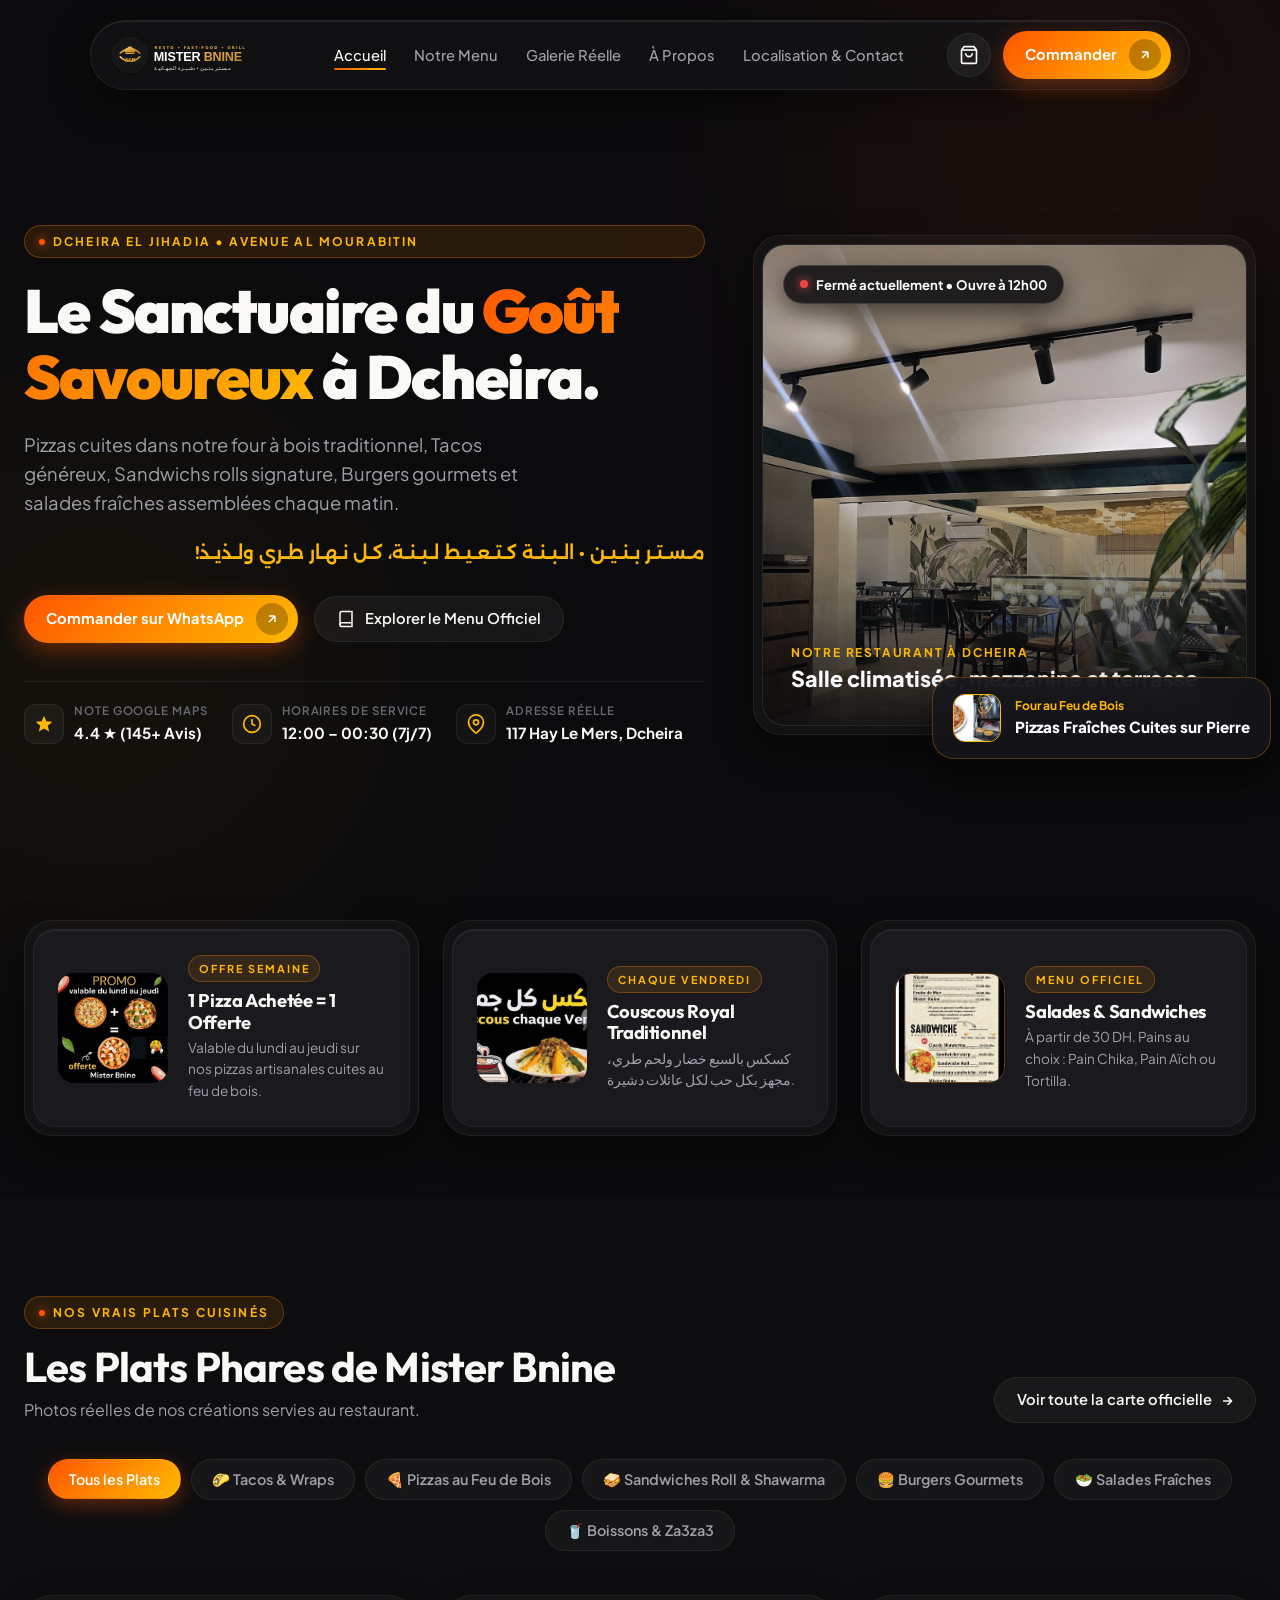
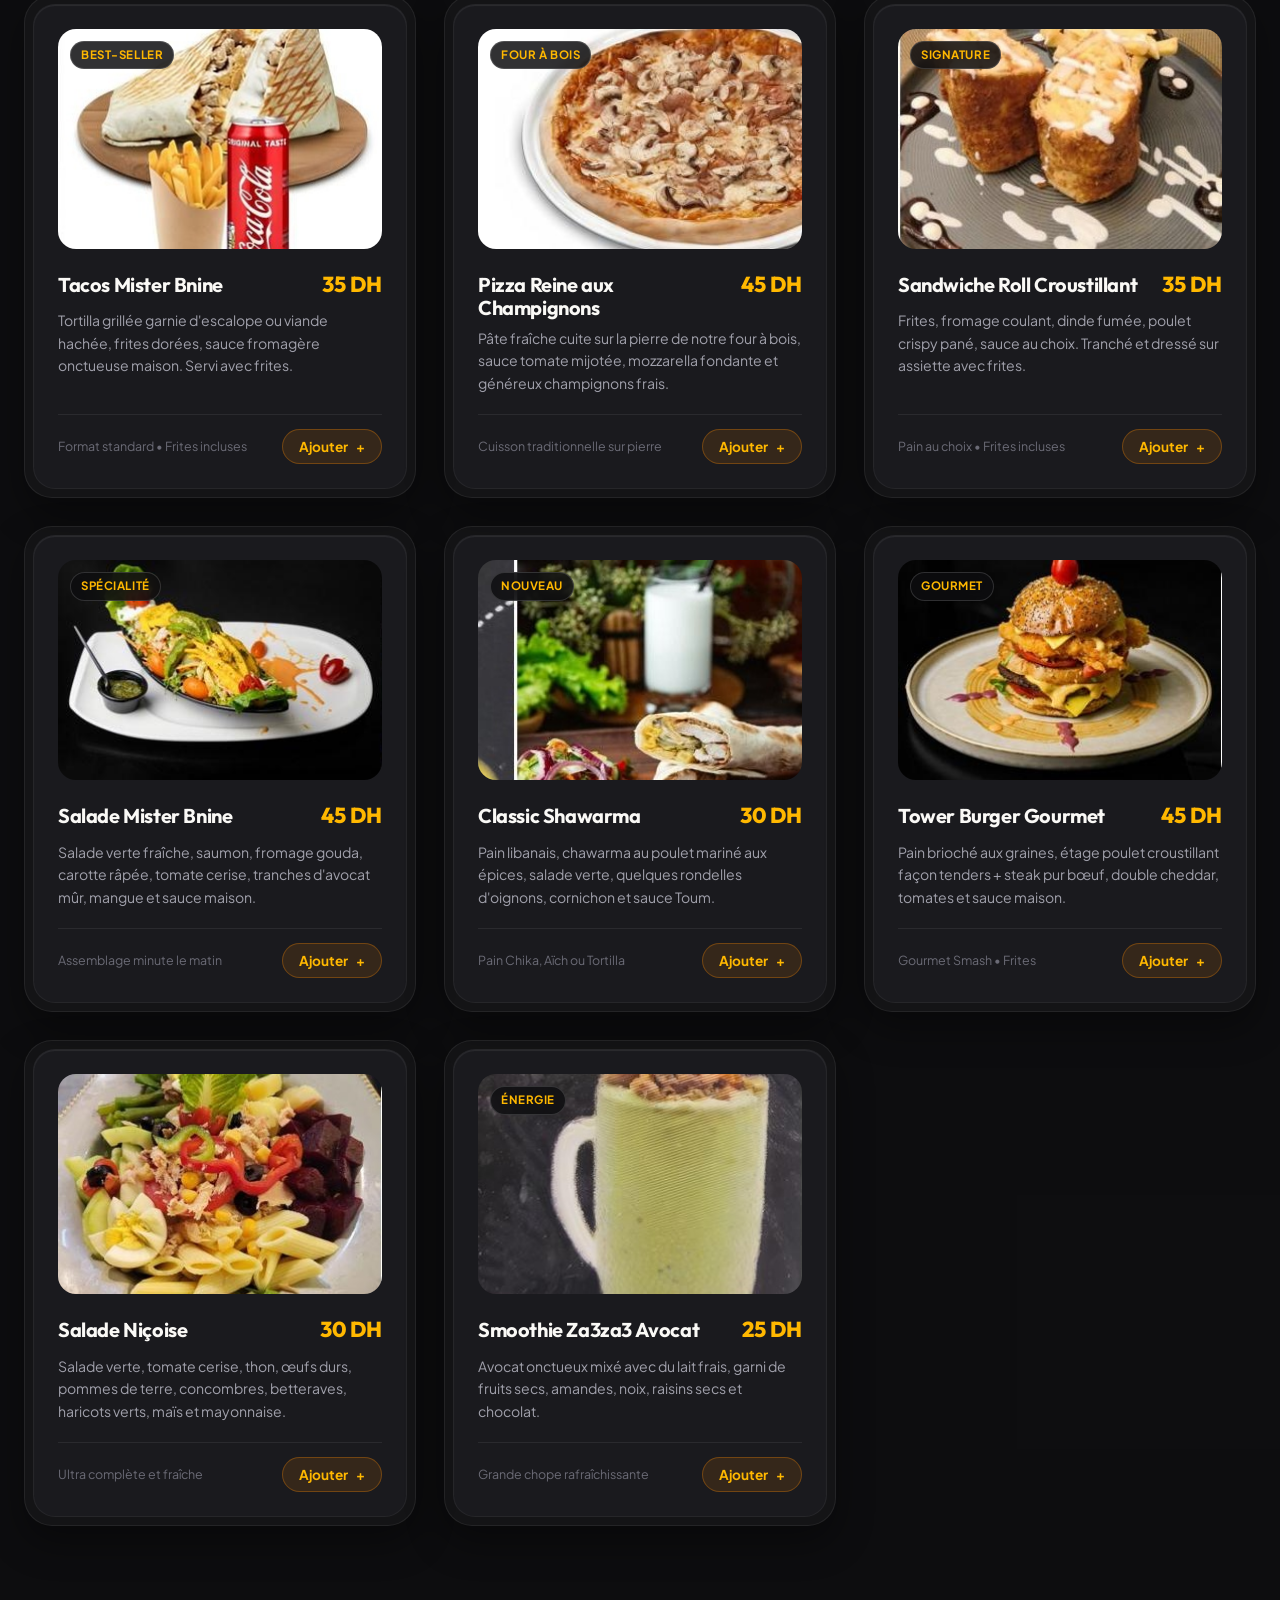
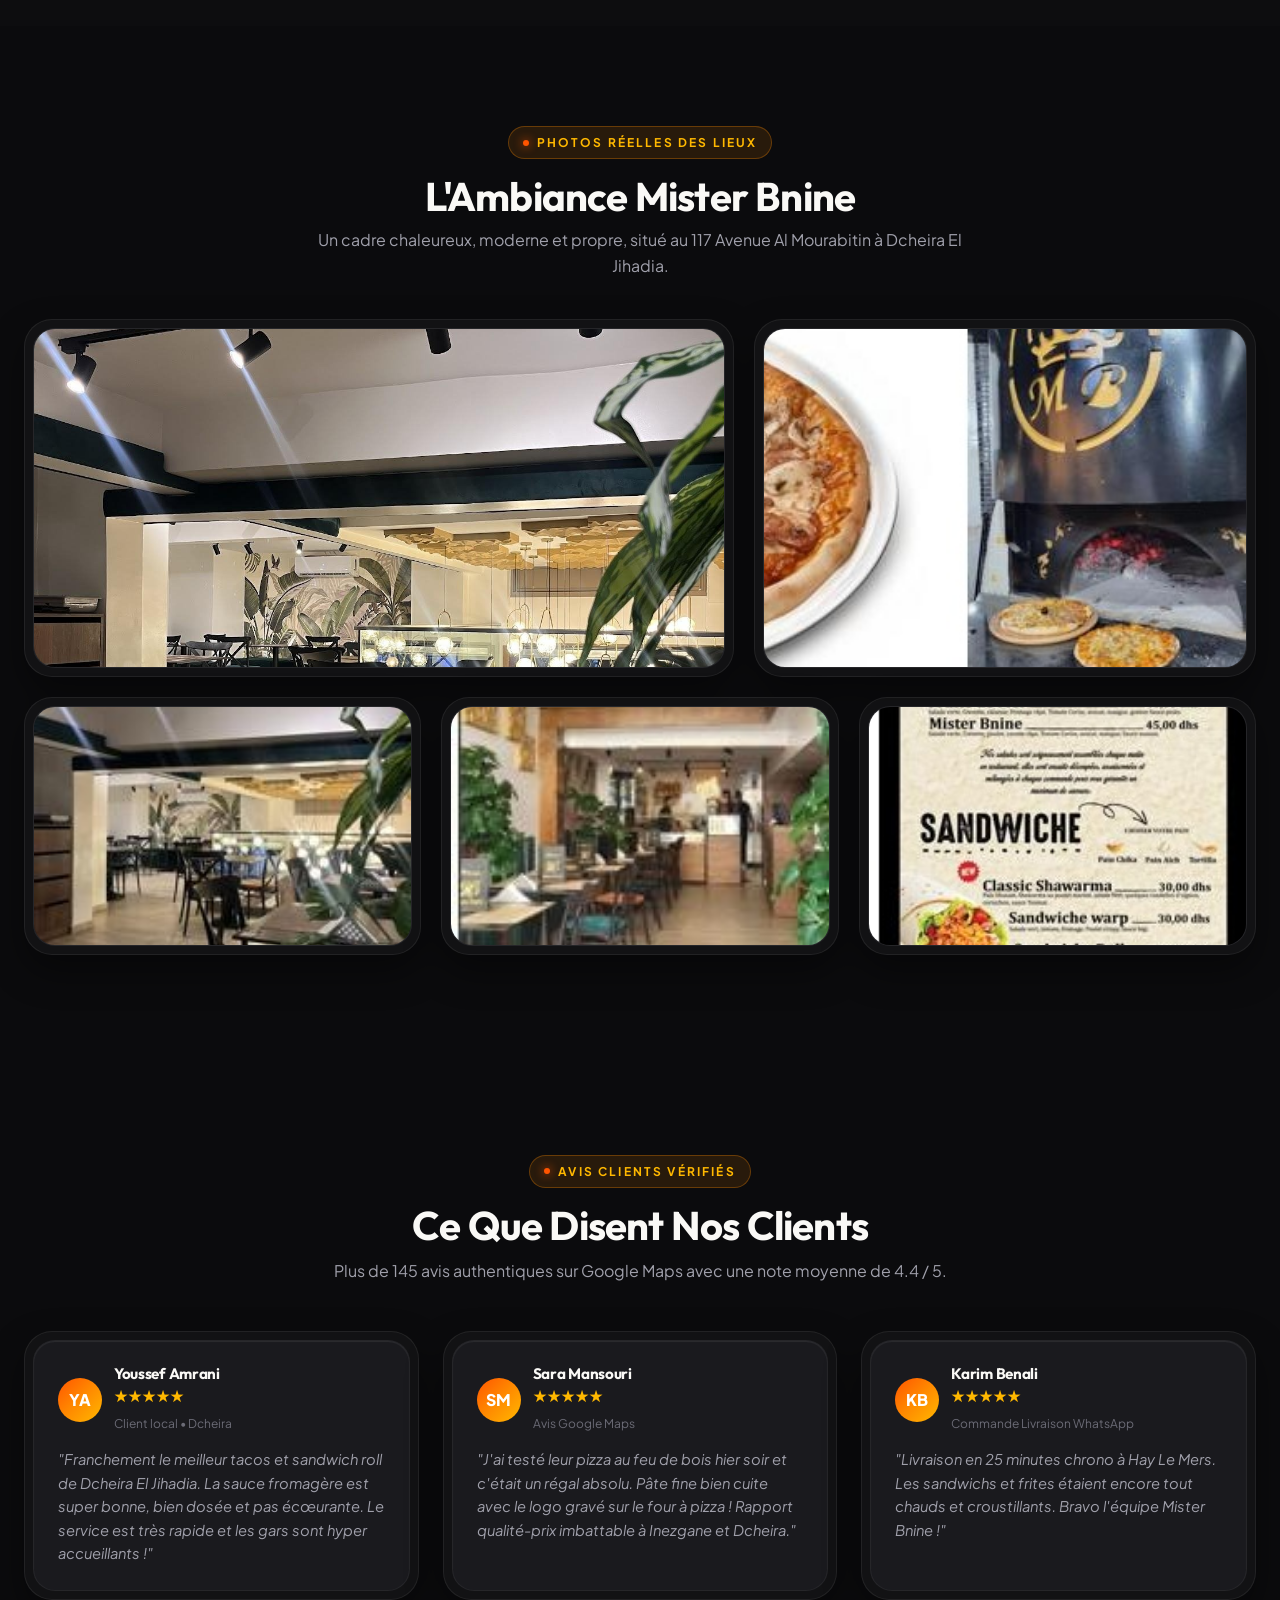
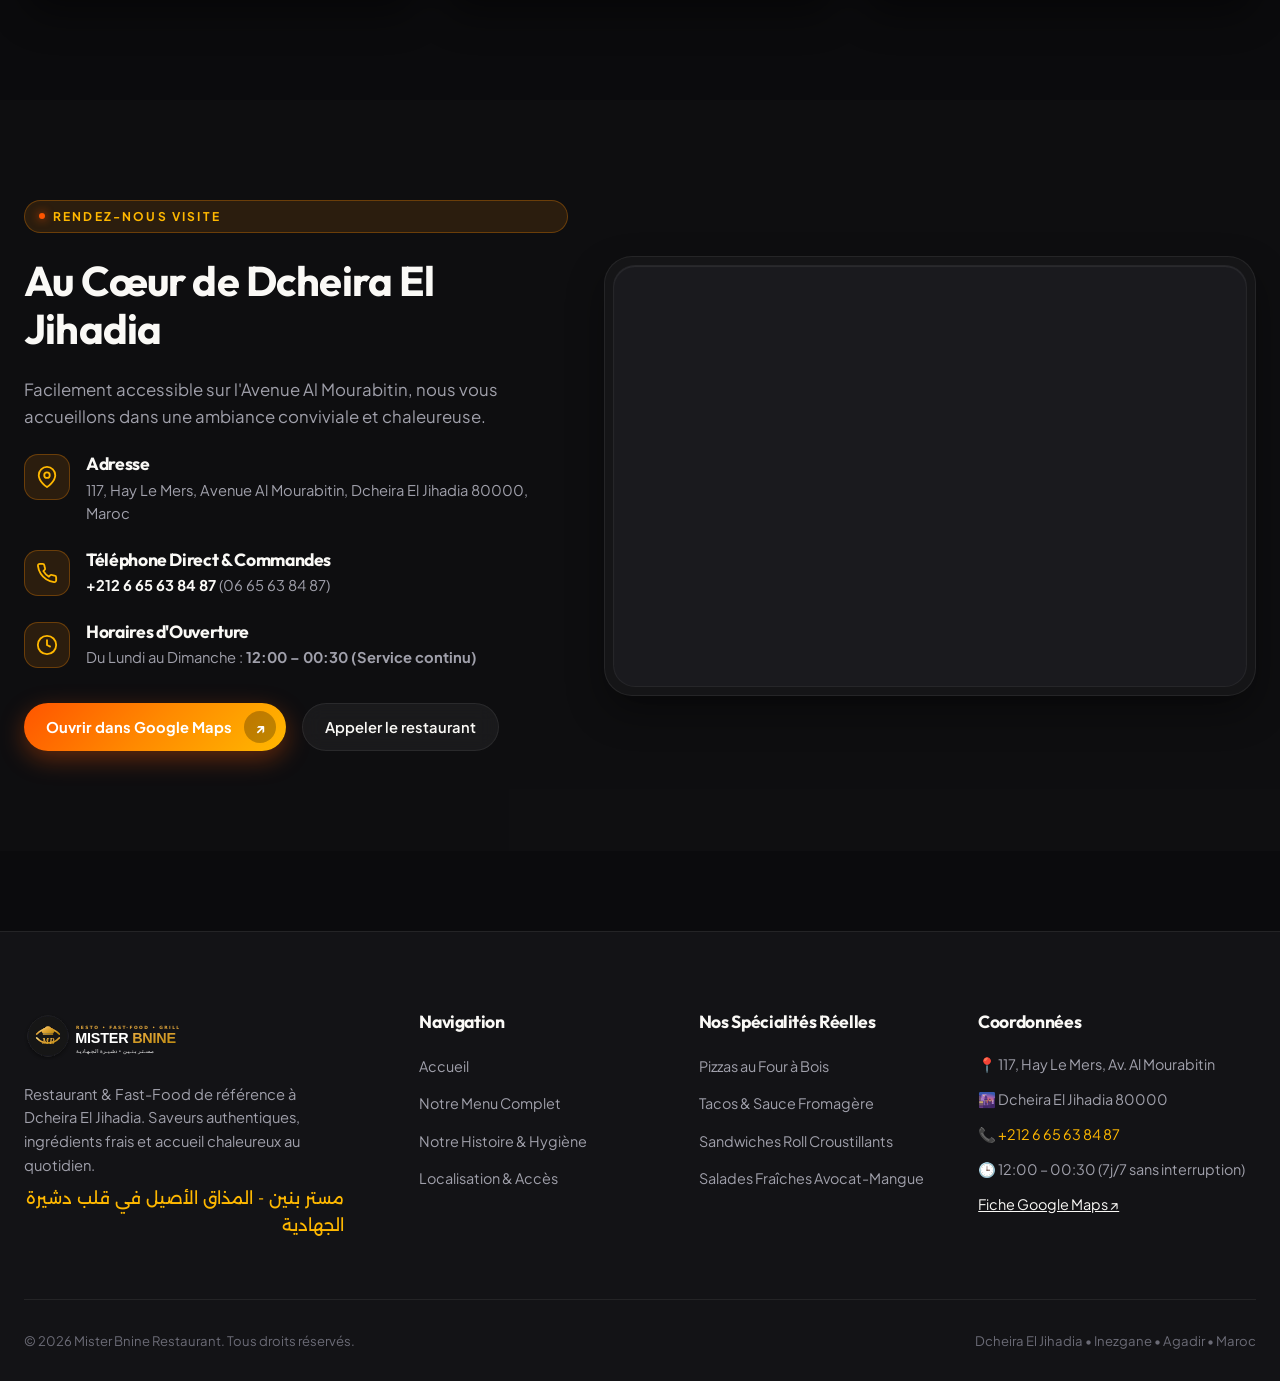
==== commit 04f8c26d: "feat: integrate exact official logo, real dishes and place photos, and exact menu items" ====
--- a/index.html
+++ b/index.html
@@ -4,14 +4,14 @@
   <meta charset="UTF-8">
   <meta name="viewport" content="width=device-width, initial-scale=1.0">
   <title>Mister Bnine | Restaurant & Fast-Food Gastronomique à Dcheira El Jihadia</title>
-  <meta name="description" content="Découvrez Mister Bnine à Dcheira El Jihadia (Hay Le Mers). Vos meilleurs Tacos gratinés, Pizzas artisanales, Smash Burgers et Salades de fruits de mer. Sur place, à emporter et livraison rapide.">
-  <meta name="keywords" content="Mister Bnine, restaurant Dcheira, snack Dcheira El Jihadia, tacos Dcheira, pizza Dcheira, burger Inezgane, fast food Agadir, livraison nourriture Dcheira, Mister Bnine menu">
+  <meta name="description" content="Découvrez Mister Bnine à Dcheira El Jihadia (Hay Le Mers). Vos meilleurs Tacos gratinés, Pizzas au feu de bois, Burgers gourmets, Salades et Shawarma. Sur place, à emporter et livraison.">
+  <meta name="keywords" content="Mister Bnine, restaurant Dcheira, snack Dcheira El Jihadia, tacos Dcheira, pizza feu de bois Dcheira, burger Inezgane, shawarma Agadir, livraison nourriture Dcheira">
   
   <!-- Open Graph / Facebook -->
   <meta property="og:type" content="restaurant">
   <meta property="og:title" content="Mister Bnine | Restaurant & Fast-Food à Dcheira El Jihadia">
-  <meta property="og:description" content="Pizzas au feu de bois, Tacos gratinés ultra-généreux, Burgers gourmets et Salades fraîches. 117 Avenue Al Mourabitin, Dcheira El Jihadia.">
-  <meta property="og:image" content="https://images.unsplash.com/photo-1513104890138-7c749659a591?auto=format&fit=crop&w=1200&q=80">
+  <meta property="og:description" content="Pizzas au four à bois, Tacos gratinés ultra-généreux, Burgers gourmets et Salades fraîches. 117 Avenue Al Mourabitin, Dcheira El Jihadia.">
+  <meta property="og:image" content="assets/photos/place_interior_main.jpg">
   <meta property="og:url" content="https://maps.app.goo.gl/Y2hHxJQywBc3FXu29">
 
   <!-- Favicon -->
@@ -27,11 +27,11 @@
     "@type": "FastFoodRestaurant",
     "name": "Mister Bnine",
     "alternateName": "مستر بنين",
-    "image": "https://images.unsplash.com/photo-1513104890138-7c749659a591?auto=format&fit=crop&w=1200&q=80",
+    "image": "assets/photos/place_interior_main.jpg",
     "url": "https://maps.app.goo.gl/Y2hHxJQywBc3FXu29",
     "telephone": "+212665638487",
     "priceRange": "$",
-    "servesCuisine": ["Fast Food", "Pizza", "Burgers", "Tacos Français", "Moroccan Fast Food"],
+    "servesCuisine": ["Fast Food", "Pizza au feu de bois", "Burgers", "Tacos Français", "Salades", "Couscous"],
     "address": {
       "@type": "PostalAddress",
       "streetAddress": "117, Hay Le Mers, Avenue Al Mourabitin",
@@ -80,6 +80,7 @@
       <ul class="nav-links">
         <li class="nav-item"><a href="index.html" class="active">Accueil</a></li>
         <li class="nav-item"><a href="menu.html">Notre Menu</a></li>
+        <li class="nav-item"><a href="#galerie-section">Galerie Réelle</a></li>
         <li class="nav-item"><a href="about.html">À Propos</a></li>
         <li class="nav-item"><a href="contact.html">Localisation & Contact</a></li>
       </ul>
@@ -119,6 +120,7 @@
   <div class="mobile-nav-drawer">
     <a href="index.html">Accueil</a>
     <a href="menu.html">Notre Menu</a>
+    <a href="#galerie-section">Galerie Réelle</a>
     <a href="about.html">À Propos</a>
     <a href="contact.html">Localisation & Contact</a>
     <a href="tel:+212665638487" style="color:var(--accent-gold); font-size:1.3rem;">📞 06 65 63 84 87</a>
@@ -148,7 +150,7 @@
             </h1>
 
             <p class="hero-subtitle">
-              Pizzas artisanales à croûte croustillante, Tacos généreusement gratinés, Burgers fondants et salades fraîches. Préparés chaque jour avec amour et des ingrédients 100% frais.
+              Pizzas cuites dans notre four à bois traditionnel, Tacos généreux, Sandwichs rolls signature, Burgers gourmets et salades fraîches assemblées chaque matin.
             </p>
 
             <p class="arabic-text" style="font-size: 1.15rem; color: var(--accent-gold); font-weight: 600;">
@@ -156,7 +158,7 @@
             </p>
 
             <div class="hero-actions">
-              <a href="https://wa.me/212665638487?text=Salam%20Mister%20Bnine%20!%20Je%20souhaite%20consulter%20les%20disponibilités%20du%20jour" target="_blank" rel="noopener" class="btn-primary">
+              <a href="https://wa.me/212665638487?text=Salam%20Mister%20Bnine%20!%20Je%20souhaite%20commander" target="_blank" rel="noopener" class="btn-primary">
                 <span>Commander sur WhatsApp</span>
                 <span class="btn-icon-circle">
                   <svg width="14" height="14" viewBox="0 0 24 24" fill="none" stroke="currentColor" stroke-width="2.5">
@@ -170,7 +172,7 @@
                   <path d="M4 19.5A2.5 2.5 0 0 1 6.5 17H20"></path>
                   <path d="M6.5 2H20v20H6.5A2.5 2.5 0 0 1 4 19.5v-15A2.5 2.5 0 0 1 6.5 2z"></path>
                 </svg>
-                <span>Explorer le Menu</span>
+                <span>Explorer le Menu Officiel</span>
               </a>
             </div>
 
@@ -209,20 +211,20 @@
                   </svg>
                 </div>
                 <div class="badge-text-group">
-                  <div class="b-label">Quartier</div>
-                  <div class="b-value">Hay Le Mers, Dcheira</div>
-                </div>
-              </div>
-            </div>
-
-          </div>
-
-          <!-- Visual Right: Double-Bezel Showcase -->
+                  <div class="b-label">Adresse Réelle</div>
+                  <div class="b-value">117 Hay Le Mers, Dcheira</div>
+                </div>
+              </div>
+            </div>
+
+          </div>
+
+          <!-- Visual Right: Real Restaurant Dining Room Photo -->
           <div class="hero-visual">
             <div class="doppelrand-card hero-main-card">
               <div class="doppelrand-inner" style="padding:0; overflow:hidden;">
                 <div class="hero-media-wrap">
-                  <img src="https://images.unsplash.com/photo-1513104890138-7c749659a591?auto=format&fit=crop&w=900&q=80" alt="Pizza Artisanale Mister Bnine Dcheira">
+                  <img src="assets/photos/place_interior_main.jpg" alt="Vraie salle du Restaurant Mister Bnine à Dcheira">
                   
                   <!-- Live Status Floating Pill -->
                   <div class="floating-pill-badge live-status-badge">
@@ -231,23 +233,21 @@
                   </div>
 
                   <div class="hero-media-overlay">
-                    <div style="font-size:0.75rem; text-transform:uppercase; letter-spacing:0.15em; color:var(--accent-gold); font-weight:700;">Spécialité Maison</div>
-                    <div style="font-size:1.4rem; font-weight:800; color:#FFFFFF;">Pizza Fruits de Mer & Tacos Gratiné</div>
+                    <div style="font-size:0.75rem; text-transform:uppercase; letter-spacing:0.15em; color:var(--accent-gold); font-weight:700;">Notre Restaurant à Dcheira</div>
+                    <div style="font-size:1.35rem; font-weight:800; color:#FFFFFF;">Salle climatisée, mezzanine et terrasse</div>
                   </div>
                 </div>
               </div>
             </div>
 
-            <!-- Floating Social Proof Stat Card -->
-            <div class="hero-floating-stat">
-              <div style="background:var(--accent-subtle); padding:10px; border-radius:12px; color:var(--accent-gold);">
-                <svg width="24" height="24" viewBox="0 0 24 24" fill="currentColor">
-                  <path d="M12 2l3.09 6.26L22 9.27l-5 4.87 1.18 6.88L12 17.77l-6.18 3.25L7 14.14 2 9.27l6.91-1.01L12 2z"/>
-                </svg>
+            <!-- Floating Authentic Pizza Oven Badge -->
+            <div class="hero-floating-stat" style="bottom:-24px; right:-15px;">
+              <div style="width:48px; height:48px; border-radius:12px; overflow:hidden; flex-shrink:0; border:1px solid var(--accent-gold);">
+                <img src="assets/photos/place_pizza_oven.jpg" alt="Four à bois Mister Bnine" style="width:100%; height:100%; object-fit:cover;">
               </div>
               <div>
-                <div style="font-size:0.8rem; color:var(--text-secondary); font-weight:600;">Recommandé par la communauté</div>
-                <div style="font-size:1.1rem; font-weight:800; color:#FFFFFF;">Top Restaurant à Dcheira</div>
+                <div style="font-size:0.75rem; color:var(--accent-gold); font-weight:700;">Four au Feu de Bois</div>
+                <div style="font-size:0.95rem; font-weight:800; color:#FFFFFF;">Pizzas Fraîches Cuites sur Pierre</div>
               </div>
             </div>
           </div>
@@ -257,101 +257,52 @@
     </section>
 
     <!-- ==========================================================================
-         WHY MISTER BNINE (BENTO GRID ARCHITECTURE)
+         OFFICIAL AFFICHE & OFFRES SPECIALES SPOTLIGHT
          ========================================================================== -->
-    <section class="section">
+    <section class="section" style="padding-top:20px; padding-bottom:60px;">
       <div class="container">
         
-        <div style="text-align: center; max-width: 680px; margin: 0 auto;">
-          <div class="eyebrow-badge">
-            <span class="dot"></span>
-            <span>La Promesse Qualité</span>
-          </div>
-          <h2 style="font-size: 2.5rem; margin-top: 14px;">Pourquoi Choisir Mister Bnine ?</h2>
-          <p style="color: var(--text-secondary); margin-top: 10px; font-size: 1.05rem;">
-            Chaque plat est une signature : des recettes élaborées, un respect strict des normes d'hygiène et un goût irrésistible.
-          </p>
-        </div>
-
-        <div class="bento-grid">
+        <div style="display:grid; grid-template-columns:repeat(auto-fit, minmax(320px, 1fr)); gap:24px;">
           
-          <!-- Card 1 -->
-          <div class="bento-col-4 doppelrand-card">
-            <div class="doppelrand-inner">
-              <div class="bento-icon-box">
-                <svg width="26" height="26" viewBox="0 0 24 24" fill="none" stroke="currentColor" stroke-width="2">
-                  <path d="M12 2L2 7l10 5 10-5-10-5zM2 17l10 5 10-5M2 12l10 5 10-5"></path>
-                </svg>
-              </div>
-              <h3 class="bento-title">Pâte Artisanale 48h</h3>
-              <p class="bento-desc">
-                Notre pâte à pizza fermente lentement pendant 48 heures pour offrir une alvéolation aérée, un croustillant parfait et une digestibilité incomparable.
-              </p>
-            </div>
-          </div>
-
-          <!-- Card 2 -->
-          <div class="bento-col-4 doppelrand-card">
-            <div class="doppelrand-inner">
-              <div class="bento-icon-box">
-                <svg width="26" height="26" viewBox="0 0 24 24" fill="none" stroke="currentColor" stroke-width="2">
-                  <path d="M20.84 4.61a5.5 5.5 0 0 0-7.78 0L12 5.67l-1.06-1.06a5.5 5.5 0 0 0-7.78 7.78l1.06 1.06L12 21.23l7.78-7.78 1.06-1.06a5.5 5.5 0 0 0 0-7.78z"></path>
-                </svg>
-              </div>
-              <h3 class="bento-title">Sauce Fromagère Maison</h3>
-              <p class="bento-desc">
-                Notre secret de fabrication : une onctueuse sauce fromagère cuisinée chaque matin avec de vrais fromages sélectionnés pour napper nos tacos.
-              </p>
-            </div>
-          </div>
-
-          <!-- Card 3 -->
-          <div class="bento-col-4 doppelrand-card">
-            <div class="doppelrand-inner">
-              <div class="bento-icon-box">
-                <svg width="26" height="26" viewBox="0 0 24 24" fill="none" stroke="currentColor" stroke-width="2">
-                  <rect x="1" y="3" width="15" height="13"></rect>
-                  <polygon points="16 8 20 8 23 11 23 16 16 16 16 8"></polygon>
-                  <circle cx="5.5" cy="18.5" r="2.5"></circle>
-                  <circle cx="18.5" cy="18.5" r="2.5"></circle>
-                </svg>
-              </div>
-              <h3 class="bento-title">Livraison Ultra-Rapide</h3>
-              <p class="bento-desc">
-                Un livreur dédié vous apporte votre repas chaud et croustillant dans toute la zone de Dcheira El Jihadia, Inezgane et quartiers voisins.
-              </p>
-            </div>
-          </div>
-
-          <!-- Wide Card 4 -->
-          <div class="bento-col-8 doppelrand-card">
-            <div class="doppelrand-inner" style="display:flex; flex-direction:row; gap:28px; align-items:center; flex-wrap:wrap;">
-              <div style="flex:1; min-width:240px;">
-                <div class="eyebrow-badge" style="margin-bottom:12px;">100% Halal & Frais</div>
-                <h3 class="bento-title" style="font-size:1.6rem;">Fraîcheur Quotidienne du Marché</h3>
-                <p class="bento-desc">
-                  Fruits de mer de l'océan Atlantique tout proche (calamars, crevettes), viandes hachées fraîches du jour et légumes du marché local d'Inezgane. Rien n'est laissé au hasard.
-                </p>
-              </div>
-              <div style="width:200px; height:140px; border-radius:var(--radius-inner); overflow:hidden; flex-shrink:0;">
-                <img src="https://images.unsplash.com/photo-1540420773420-3366772f4999?auto=format&fit=crop&w=400&q=80" alt="Ingrédients frais" style="width:100%; height:100%; object-fit:cover;">
-              </div>
-            </div>
-          </div>
-
-          <!-- Card 5 -->
-          <div class="bento-col-4 doppelrand-card">
-            <div class="doppelrand-inner">
-              <div class="bento-icon-box">
-                <svg width="26" height="26" viewBox="0 0 24 24" fill="none" stroke="currentColor" stroke-width="2">
-                  <path d="M22 11.08V12a10 10 0 1 1-5.93-9.14"></path>
-                  <polyline points="22 4 12 14.01 9 11.01"></polyline>
-                </svg>
-              </div>
-              <h3 class="bento-title">Hygiène & Propreté</h3>
-              <p class="bento-desc">
-                Cuisine ouverte, postes de préparation désinfectés et manipulation des aliments selon les standards sanitaires les plus stricts.
-              </p>
+          <!-- Promo Lundi au Jeudi -->
+          <div class="doppelrand-card">
+            <div class="doppelrand-inner" style="flex-direction:row; gap:20px; align-items:center;">
+              <div style="width:110px; height:110px; border-radius:16px; overflow:hidden; flex-shrink:0;">
+                <img src="assets/photos/affiche_promo_pizza.jpg" alt="Offre Promo Pizza Mister Bnine" style="width:100%; height:100%; object-fit:cover;">
+              </div>
+              <div>
+                <div class="eyebrow-badge" style="font-size:0.68rem; padding:4px 10px; margin-bottom:8px;">Offre Semaine</div>
+                <h3 style="font-size:1.15rem; margin-bottom:4px;">1 Pizza Achetée = 1 Offerte</h3>
+                <p style="font-size:0.85rem; color:var(--text-secondary);">Valable du lundi au jeudi sur nos pizzas artisanales cuites au feu de bois.</p>
+              </div>
+            </div>
+          </div>
+
+          <!-- Couscous Vendredi -->
+          <div class="doppelrand-card">
+            <div class="doppelrand-inner" style="flex-direction:row; gap:20px; align-items:center;">
+              <div style="width:110px; height:110px; border-radius:16px; overflow:hidden; flex-shrink:0;">
+                <img src="assets/photos/affiche_couscous_vendredi.jpg" alt="Couscous Vendredi Mister Bnine" style="width:100%; height:100%; object-fit:cover;">
+              </div>
+              <div>
+                <div class="eyebrow-badge" style="font-size:0.68rem; padding:4px 10px; margin-bottom:8px;">Chaque Vendredi</div>
+                <h3 style="font-size:1.15rem; margin-bottom:4px;">Couscous Royal Traditionnel</h3>
+                <p style="font-size:0.85rem; color:var(--text-secondary);">كسكس بالسبع خضار ولحم طري، مجهز بكل حب لكل عائلات دشيرة.</p>
+              </div>
+            </div>
+          </div>
+
+          <!-- Carte Officielle -->
+          <div class="doppelrand-card">
+            <div class="doppelrand-inner" style="flex-direction:row; gap:20px; align-items:center;">
+              <div style="width:110px; height:110px; border-radius:16px; overflow:hidden; flex-shrink:0; border:1px solid var(--border-glow);">
+                <img src="assets/photos/affiche_menu_exact.jpg" alt="Affiche Menu Mister Bnine" style="width:100%; height:100%; object-fit:cover;">
+              </div>
+              <div>
+                <div class="eyebrow-badge" style="font-size:0.68rem; padding:4px 10px; margin-bottom:8px;">Menu Officiel</div>
+                <h3 style="font-size:1.15rem; margin-bottom:4px;">Salades & Sandwiches</h3>
+                <p style="font-size:0.85rem; color:var(--text-secondary);">À partir de 30 DH. Pains au choix : Pain Chika, Pain Aïch ou Tortilla.</p>
+              </div>
             </div>
           </div>
 
@@ -361,7 +312,7 @@
     </section>
 
     <!-- ==========================================================================
-         INTERACTIVE MENU HIGHLIGHTS & TABS
+         ACTUAL DISHES HIGHLIGHTS (EXACT PHOTOS & PRICES)
          ========================================================================== -->
     <section class="section" id="menu-section" style="background: rgba(255,255,255,0.01);">
       <div class="container">
@@ -370,13 +321,14 @@
           <div>
             <div class="eyebrow-badge">
               <span class="dot"></span>
-              <span>Nos Créations Culinaires</span>
-            </div>
-            <h2 style="font-size: 2.6rem; margin-top: 14px;">Les Incontournables de la Carte</h2>
+              <span>Nos Vrais Plats Cuisinés</span>
+            </div>
+            <h2 style="font-size: 2.6rem; margin-top: 14px;">Les Plats Phares de Mister Bnine</h2>
+            <p style="color:var(--text-secondary); margin-top:6px;">Photos réelles de nos créations servies au restaurant.</p>
           </div>
 
           <a href="menu.html" class="btn-secondary">
-            <span>Voir toute la carte complète (30+ plats)</span>
+            <span>Voir toute la carte officielle</span>
             <span>→</span>
           </a>
         </div>
@@ -384,33 +336,34 @@
         <!-- Filter Tabs -->
         <div class="menu-nav-tabs">
           <button class="menu-tab-btn active" data-filter="all">Tous les Plats</button>
-          <button class="menu-tab-btn" data-filter="pizza">🍕 Pizzas</button>
-          <button class="menu-tab-btn" data-filter="tacos">🌮 Tacos</button>
-          <button class="menu-tab-btn" data-filter="burger">🍔 Burgers</button>
-          <button class="menu-tab-btn" data-filter="sandwich">🥪 Sandwichs</button>
-          <button class="menu-tab-btn" data-filter="salade">🥗 Salades</button>
+          <button class="menu-tab-btn" data-filter="tacos">🌮 Tacos & Wraps</button>
+          <button class="menu-tab-btn" data-filter="pizza">🍕 Pizzas au Feu de Bois</button>
+          <button class="menu-tab-btn" data-filter="sandwich">🥪 Sandwiches Roll & Shawarma</button>
+          <button class="menu-tab-btn" data-filter="burger">🍔 Burgers Gourmets</button>
+          <button class="menu-tab-btn" data-filter="salade">🥗 Salades Fraîches</button>
+          <button class="menu-tab-btn" data-filter="boisson">🥤 Boissons & Za3za3</button>
         </div>
 
         <!-- Grid of Highlights -->
         <div class="menu-grid">
           
-          <!-- Item 1: Tacos Mixte -->
+          <!-- 1. Tacos Mister Bnine Combo -->
           <div class="doppelrand-card menu-card" data-category="tacos">
             <div class="doppelrand-inner">
               <div class="menu-item-media">
-                <img src="https://images.unsplash.com/photo-1615870216519-2f9fa575fa5c?auto=format&fit=crop&w=600&q=80" alt="Tacos Mixte Mister Bnine">
+                <img src="assets/photos/plat_tacos_combo.jpg" alt="Vrai Tacos Mister Bnine">
                 <span class="item-badge">Best-Seller</span>
               </div>
               <div class="menu-item-header">
-                <h3 class="item-name">Tacos Mixte Gourmand</h3>
-                <span class="item-price">61 DH</span>
+                <h3 class="item-name">Tacos Mister Bnine</h3>
+                <span class="item-price">35 DH</span>
               </div>
               <p class="item-description">
-                Double viande (Poulet mariné & Viande hachée épicée), frites dorées, sauce fromagère onctueuse maison et sauce au choix.
+                Tortilla grillée garnie d'escalope ou viande hachée, frites dorées, sauce fromagère onctueuse maison. Servi avec frites.
               </p>
               <div class="menu-item-footer">
-                <span style="font-size:0.78rem; color:var(--text-muted);">Servi avec frites croustillantes</span>
-                <button class="btn-add-cart" data-id="tacos-mixte" data-name="Tacos Mixte Gourmand" data-price="61">
+                <span style="font-size:0.78rem; color:var(--text-muted);">Format standard • Frites incluses</span>
+                <button class="btn-add-cart" data-id="tacos-35" data-name="Tacos Mister Bnine" data-price="35">
                   <span>Ajouter</span>
                   <span>+</span>
                 </button>
@@ -418,23 +371,23 @@
             </div>
           </div>
 
-          <!-- Item 2: Pizza Fruits de Mer -->
+          <!-- 2. Pizza Artisanale Four à Bois -->
           <div class="doppelrand-card menu-card" data-category="pizza">
             <div class="doppelrand-inner">
               <div class="menu-item-media">
-                <img src="https://images.unsplash.com/photo-1565299624946-b28f40a0ae38?auto=format&fit=crop&w=600&q=80" alt="Pizza Fruits de Mer Mister Bnine">
-                <span class="item-badge">Signature Chef</span>
+                <img src="assets/photos/plat_pizza_artisanale.jpg" alt="Vraie Pizza au feu de bois Mister Bnine">
+                <span class="item-badge">Four à Bois</span>
               </div>
               <div class="menu-item-header">
-                <h3 class="item-name">Pizza Fruits de Mer</h3>
-                <span class="item-price">65 DH</span>
+                <h3 class="item-name">Pizza Reine aux Champignons</h3>
+                <span class="item-price">45 DH</span>
               </div>
               <p class="item-description">
-                Sauce tomate mijotée à l'origan, mozzarella fior di latte fondante, crevettes royales, calamars tendres, basilic frais.
+                Pâte fraîche cuite sur la pierre de notre four à bois, sauce tomate mijotée, mozzarella fondante et généreux champignons frais.
               </p>
               <div class="menu-item-footer">
-                <span style="font-size:0.78rem; color:var(--text-muted);">Taille Medium (Ø 30cm)</span>
-                <button class="btn-add-cart" data-id="pizza-fruits-mer" data-name="Pizza Fruits de Mer" data-price="65">
+                <span style="font-size:0.78rem; color:var(--text-muted);">Cuisson traditionnelle sur pierre</span>
+                <button class="btn-add-cart" data-id="pizza-reine-45" data-name="Pizza Reine aux Champignons" data-price="45">
                   <span>Ajouter</span>
                   <span>+</span>
                 </button>
@@ -442,23 +395,23 @@
             </div>
           </div>
 
-          <!-- Item 3: Magic Burger -->
-          <div class="doppelrand-card menu-card" data-category="burger">
+          <!-- 3. Sandwiche Roll Plated -->
+          <div class="doppelrand-card menu-card" data-category="sandwich">
             <div class="doppelrand-inner">
               <div class="menu-item-media">
-                <img src="https://images.unsplash.com/photo-1568901346375-23c9450c58cd?auto=format&fit=crop&w=600&q=80" alt="Magic Burger Mister Bnine">
-                <span class="item-badge">Gourmet</span>
+                <img src="assets/photos/plat_sandwich_roll_plated.jpg" alt="Sandwiche Roll Mister Bnine">
+                <span class="item-badge">Signature</span>
               </div>
               <div class="menu-item-header">
-                <h3 class="item-name">Magic Double Burger</h3>
-                <span class="item-price">60 DH</span>
+                <h3 class="item-name">Sandwiche Roll Croustillant</h3>
+                <span class="item-price">35 DH</span>
               </div>
               <p class="item-description">
-                Pain brioché toasté au beurre, double steak haché pur bœuf, double cheddar affiné, tranche de dinde fumée, oignons caramélisés et sauce secrète.
+                Frites, fromage coulant, dinde fumée, poulet crispy pané, sauce au choix. Tranché et dressé sur assiette avec frites.
               </p>
               <div class="menu-item-footer">
-                <span style="font-size:0.78rem; color:var(--text-muted);">Accompagné de frites</span>
-                <button class="btn-add-cart" data-id="burger-magic" data-name="Magic Double Burger" data-price="60">
+                <span style="font-size:0.78rem; color:var(--text-muted);">Pain au choix • Frites incluses</span>
+                <button class="btn-add-cart" data-id="sandwich-roll-35" data-name="Sandwiche Roll Croustillant" data-price="35">
                   <span>Ajouter</span>
                   <span>+</span>
                 </button>
@@ -466,22 +419,23 @@
             </div>
           </div>
 
-          <!-- Item 4: Tacos Escalope & Fromage -->
-          <div class="doppelrand-card menu-card" data-category="tacos">
+          <!-- 4. Salade Mister Bnine Signature -->
+          <div class="doppelrand-card menu-card" data-category="salade">
             <div class="doppelrand-inner">
               <div class="menu-item-media">
-                <img src="https://images.unsplash.com/photo-1615870216519-2f9fa575fa5c?auto=format&fit=crop&w=600&q=80" alt="Tacos Escalope Mister Bnine">
+                <img src="assets/photos/plat_salade_mister_bnine.jpg" alt="Salade Mister Bnine dans barquette barque">
+                <span class="item-badge">Spécialité</span>
               </div>
               <div class="menu-item-header">
-                <h3 class="item-name">Tacos Escalope Poulet</h3>
-                <span class="item-price">57 DH</span>
+                <h3 class="item-name">Salade Mister Bnine</h3>
+                <span class="item-price">45 DH</span>
               </div>
               <p class="item-description">
-                Filet d'escalope émincé et mariné aux épices douces, frites, sauce fromagère onctueuse artisanale, tortilla toastée au grill.
+                Salade verte fraîche, saumon, fromage gouda, carotte râpée, tomate cerise, tranches d'avocat mûr, mangue et sauce maison.
               </p>
               <div class="menu-item-footer">
-                <span style="font-size:0.78rem; color:var(--text-muted);">Option gratiné disponible</span>
-                <button class="btn-add-cart" data-id="tacos-escalope" data-name="Tacos Escalope Poulet" data-price="57">
+                <span style="font-size:0.78rem; color:var(--text-muted);">Assemblage minute le matin</span>
+                <button class="btn-add-cart" data-id="salade-bnine-45" data-name="Salade Mister Bnine" data-price="45">
                   <span>Ajouter</span>
                   <span>+</span>
                 </button>
@@ -489,23 +443,23 @@
             </div>
           </div>
 
-          <!-- Item 5: Sandwich Spécial Mister Bnine -->
+          <!-- 5. Classic Shawarma -->
           <div class="doppelrand-card menu-card" data-category="sandwich">
             <div class="doppelrand-inner">
               <div class="menu-item-media">
-                <img src="https://images.unsplash.com/photo-1529006557810-274b9b2fc783?auto=format&fit=crop&w=600&q=80" alt="Sandwich Spécial Mister Bnine">
-                <span class="item-badge">Recette Maison</span>
+                <img src="assets/photos/plat_shawarma_roll.jpg" alt="Classic Shawarma Mister Bnine">
+                <span class="item-badge">Nouveau</span>
               </div>
               <div class="menu-item-header">
-                <h3 class="item-name">Sandwich Mister Bnine</h3>
-                <span class="item-price">55 DH</span>
+                <h3 class="item-name">Classic Shawarma</h3>
+                <span class="item-price">30 DH</span>
               </div>
               <p class="item-description">
-                Pain baguette artisanal croustillant, émincé de poulet, tranches d'avocat mûr, œuf, fromage coulant et sauce maison Mister Bnine.
+                Pain libanais, chawarma au poulet mariné aux épices, salade verte, quelques rondelles d'oignons, cornichon et sauce Toum.
               </p>
               <div class="menu-item-footer">
-                <span style="font-size:0.78rem; color:var(--text-muted);">Servi avec frites</span>
-                <button class="btn-add-cart" data-id="sandwich-bnine" data-name="Sandwich Mister Bnine" data-price="55">
+                <span style="font-size:0.78rem; color:var(--text-muted);">Pain Chika, Aïch ou Tortilla</span>
+                <button class="btn-add-cart" data-id="shawarma-30" data-name="Classic Shawarma" data-price="30">
                   <span>Ajouter</span>
                   <span>+</span>
                 </button>
@@ -513,23 +467,23 @@
             </div>
           </div>
 
-          <!-- Item 6: Salade Royale Fruits de Mer -->
-          <div class="doppelrand-card menu-card" data-category="salade">
+          <!-- 6. Gourmet Tower Burger -->
+          <div class="doppelrand-card menu-card" data-category="burger">
             <div class="doppelrand-inner">
               <div class="menu-item-media">
-                <img src="https://images.unsplash.com/photo-1540420773420-3366772f4999?auto=format&fit=crop&w=600&q=80" alt="Salade Royale Mister Bnine">
-                <span class="item-badge">Fraîcheur</span>
+                <img src="assets/photos/plat_burger_gourmet.jpg" alt="Gourmet Tower Burger Mister Bnine">
+                <span class="item-badge">Gourmet</span>
               </div>
               <div class="menu-item-header">
-                <h3 class="item-name">Salade Royale Océane</h3>
-                <span class="item-price">65 DH</span>
+                <h3 class="item-name">Tower Burger Gourmet</h3>
+                <span class="item-price">45 DH</span>
               </div>
               <p class="item-description">
-                Mélange de jeunes pousses croquantes, crevettes sautées à l'ail, lamelles de calamar, avocat, tomates cerises et vinaigrette aux agrumes.
+                Pain brioché aux graines, étage poulet croustillant façon tenders + steak pur bœuf, double cheddar, tomates et sauce maison.
               </p>
               <div class="menu-item-footer">
-                <span style="font-size:0.78rem; color:var(--text-muted);">Ultra saine et copieuse</span>
-                <button class="btn-add-cart" data-id="salade-oceane" data-name="Salade Royale Océane" data-price="65">
+                <span style="font-size:0.78rem; color:var(--text-muted);">Gourmet Smash • Frites</span>
+                <button class="btn-add-cart" data-id="burger-tower-45" data-name="Tower Burger Gourmet" data-price="45">
                   <span>Ajouter</span>
                   <span>+</span>
                 </button>
@@ -537,6 +491,109 @@
             </div>
           </div>
 
+          <!-- 7. Salade Niçoise -->
+          <div class="doppelrand-card menu-card" data-category="salade">
+            <div class="doppelrand-inner">
+              <div class="menu-item-media">
+                <img src="assets/photos/plat_salade_nicoise.jpg" alt="Vraie Salade Nicoise Mister Bnine">
+              </div>
+              <div class="menu-item-header">
+                <h3 class="item-name">Salade Niçoise</h3>
+                <span class="item-price">30 DH</span>
+              </div>
+              <p class="item-description">
+                Salade verte, tomate cerise, thon, œufs durs, pommes de terre, concombres, betteraves, haricots verts, maïs et mayonnaise.
+              </p>
+              <div class="menu-item-footer">
+                <span style="font-size:0.78rem; color:var(--text-muted);">Ultra complète et fraîche</span>
+                <button class="btn-add-cart" data-id="salade-nicoise-30" data-name="Salade Niçoise" data-price="30">
+                  <span>Ajouter</span>
+                  <span>+</span>
+                </button>
+              </div>
+            </div>
+          </div>
+
+          <!-- 8. Boisson Za3za3 Avocat -->
+          <div class="doppelrand-card menu-card" data-category="boisson">
+            <div class="doppelrand-inner">
+              <div class="menu-item-media">
+                <img src="assets/photos/boisson_za3za3_avocat.jpg" alt="Smoothie Za3za3 Avocat Mister Bnine">
+                <span class="item-badge">Énergie</span>
+              </div>
+              <div class="menu-item-header">
+                <h3 class="item-name">Smoothie Za3za3 Avocat</h3>
+                <span class="item-price">25 DH</span>
+              </div>
+              <p class="item-description">
+                Avocat onctueux mixé avec du lait frais, garni de fruits secs, amandes, noix, raisins secs et chocolat.
+              </p>
+              <div class="menu-item-footer">
+                <span style="font-size:0.78rem; color:var(--text-muted);">Grande chope rafraîchissante</span>
+                <button class="btn-add-cart" data-id="za3za3-25" data-name="Smoothie Za3za3 Avocat" data-price="25">
+                  <span>Ajouter</span>
+                  <span>+</span>
+                </button>
+              </div>
+            </div>
+          </div>
+
+        </div>
+
+      </div>
+    </section>
+
+    <!-- ==========================================================================
+         GALERIE RÉELLE DU RESTAURANT & DE L'ESPACE
+         ========================================================================== -->
+    <section class="section" id="galerie-section">
+      <div class="container">
+        <div style="text-align: center; max-width: 680px; margin: 0 auto 40px;">
+          <div class="eyebrow-badge">
+            <span class="dot"></span>
+            <span>Photos Réelles des Lieux</span>
+          </div>
+          <h2 style="font-size: 2.5rem; margin-top: 14px;">L'Ambiance Mister Bnine</h2>
+          <p style="color: var(--text-secondary); margin-top: 8px;">
+            Un cadre chaleureux, moderne et propre, situé au 117 Avenue Al Mourabitin à Dcheira El Jihadia.
+          </p>
+        </div>
+
+        <div style="display:grid; grid-template-columns:repeat(12, 1fr); gap:20px;">
+          <!-- Photo 1: Big Interior -->
+          <div style="grid-column: span 7;" class="doppelrand-card">
+            <div class="doppelrand-inner" style="padding:0; overflow:hidden; height:340px;">
+              <img src="assets/photos/place_interior_main.jpg" alt="Salle de restauration Mister Bnine" style="width:100%; height:100%; object-fit:cover;">
+            </div>
+          </div>
+
+          <!-- Photo 2: Pizza Oven with Logo -->
+          <div style="grid-column: span 5;" class="doppelrand-card">
+            <div class="doppelrand-inner" style="padding:0; overflow:hidden; height:340px;">
+              <img src="assets/photos/place_pizza_oven.jpg" alt="Four à pizza au feu de bois avec logo MB" style="width:100%; height:100%; object-fit:cover;">
+            </div>
+          </div>
+
+          <!-- Photo 3: Mezzanine Floor -->
+          <div style="grid-column: span 4;" class="doppelrand-card">
+            <div class="doppelrand-inner" style="padding:0; overflow:hidden; height:240px;">
+              <img src="assets/photos/place_mezzanine.jpg" alt="Étage mezzanine Mister Bnine" style="width:100%; height:100%; object-fit:cover;">
+            </div>
+          </div>
+
+          <!-- Photo 4: Ground floor & Counter -->
+          <div style="grid-column: span 4;" class="doppelrand-card">
+            <div class="doppelrand-inner" style="padding:0; overflow:hidden; height:240px;">
+              <img src="assets/photos/place_counter.jpg" alt="Comptoir et accueil Mister Bnine" style="width:100%; height:100%; object-fit:cover;">
+            </div>
+          </div>
+
+          <!-- Photo 5: Official Menu Board Affiche -->
+          <div style="grid-column: span 4;" class="doppelrand-card">
+            <div class="doppelrand-inner" style="padding:0; overflow:hidden; height:240px;">
+              <img src="assets/photos/affiche_menu_exact.jpg" alt="Affiche officielle du menu Mister Bnine" style="width:100%; height:100%; object-fit:cover;">
+            </div>
+          </div>
         </div>
 
       </div>
@@ -571,7 +628,7 @@
                 </div>
               </div>
               <p class="review-quote">
-                "Franchement le meilleur tacos de Dcheira El Jihadia. La sauce fromagère est super bonne, bien dosée et pas écœurante. Le service est très rapide et les gars sont hyper accueillants !"
+                "Franchement le meilleur tacos et sandwich roll de Dcheira El Jihadia. La sauce fromagère est super bonne, bien dosée et pas écœurante. Le service est très rapide et les gars sont hyper accueillants !"
               </p>
             </div>
           </div>
@@ -587,7 +644,7 @@
                 </div>
               </div>
               <p class="review-quote">
-                "J'ai testé leur pizza aux fruits de mer hier soir et c'était un régal absolu. Pâte légère et bien garnie de crevettes fraîches. Rapport qualité-prix imbattable dans tout Inezgane et Dcheira."
+                "J'ai testé leur pizza au feu de bois hier soir et c'était un régal absolu. Pâte fine bien cuite avec le logo gravé sur le four à pizza ! Rapport qualité-prix imbattable à Inezgane et Dcheira."
               </p>
             </div>
           </div>
@@ -629,7 +686,7 @@
 
             <h2 style="font-size: 2.6rem;">Au Cœur de Dcheira El Jihadia</h2>
             <p style="color:var(--text-secondary); font-size:1.05rem;">
-              Facilement accessible depuis l'Avenue Al Mourabitin, nous vous accueillons dans une ambiance conviviale et chaleureuse.
+              Facilement accessible sur l'Avenue Al Mourabitin, nous vous accueillons dans une ambiance conviviale et chaleureuse.
             </p>
 
             <div class="location-item">
@@ -778,12 +835,12 @@
         </div>
 
         <div class="footer-col">
-          <h4>Nos Spécialités</h4>
+          <h4>Nos Spécialités Réelles</h4>
           <ul class="footer-links">
-            <li><a href="menu.html">Pizzas Artisanales 48h</a></li>
-            <li><a href="menu.html">Tacos Gratinés & Sauce Maison</a></li>
-            <li><a href="menu.html">Double Smash Burgers</a></li>
-            <li><a href="menu.html">Salades Fraîches de l'Océan</a></li>
+            <li><a href="menu.html">Pizzas au Four à Bois</a></li>
+            <li><a href="menu.html">Tacos & Sauce Fromagère</a></li>
+            <li><a href="menu.html">Sandwiches Roll Croustillants</a></li>
+            <li><a href="menu.html">Salades Fraîches Avocat-Mangue</a></li>
           </ul>
         </div>
 
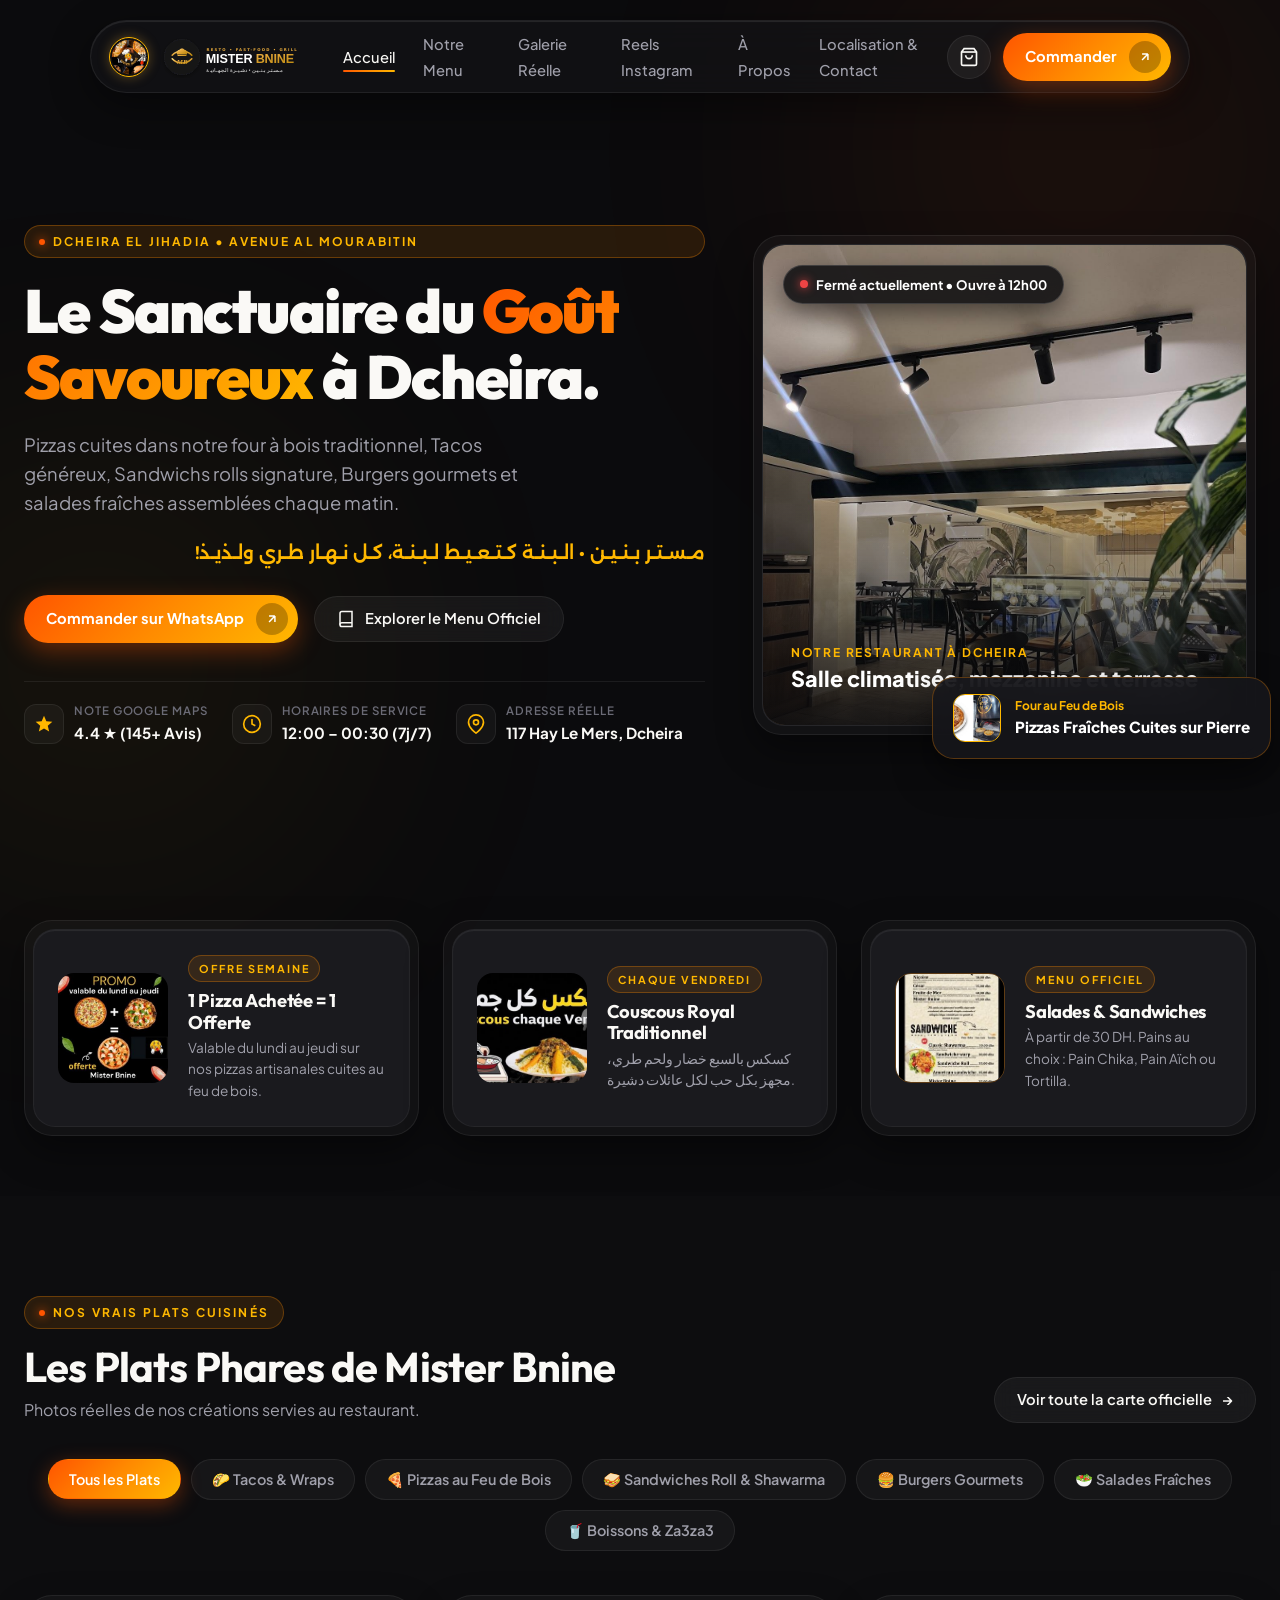
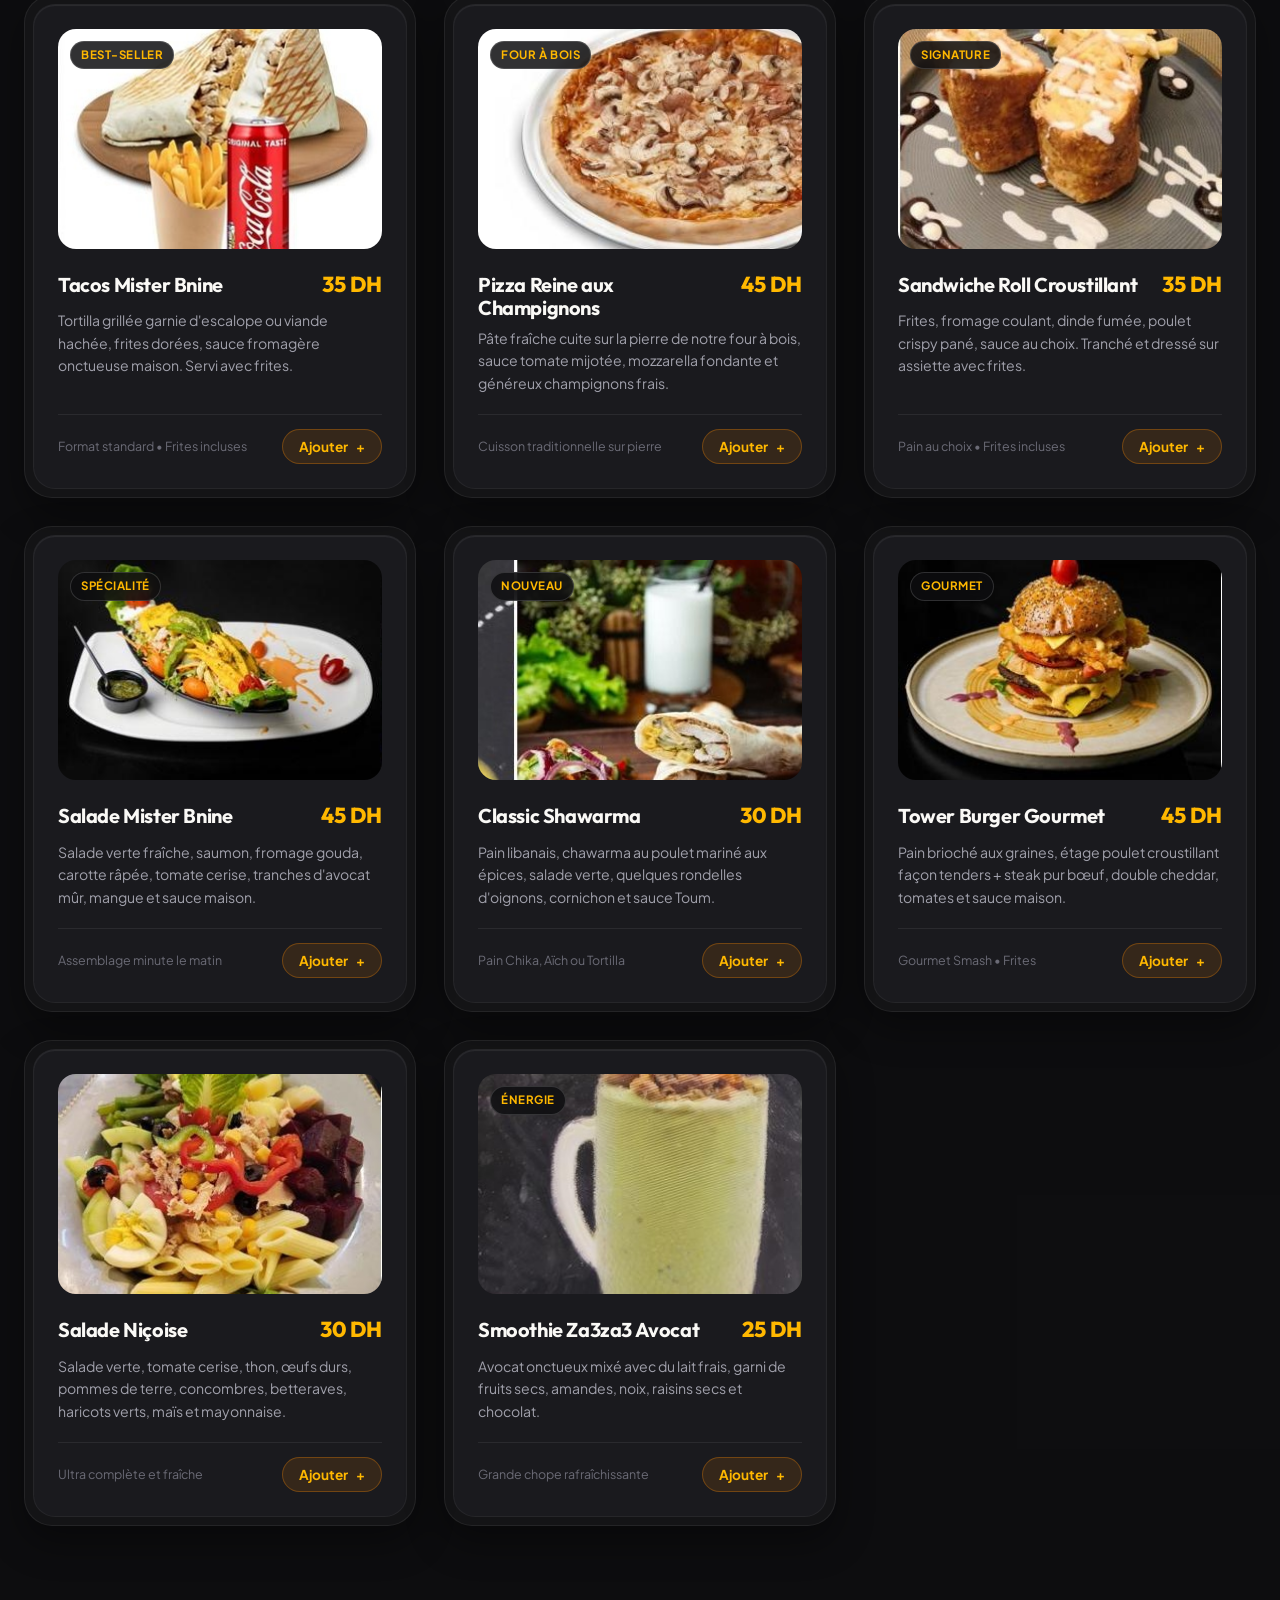
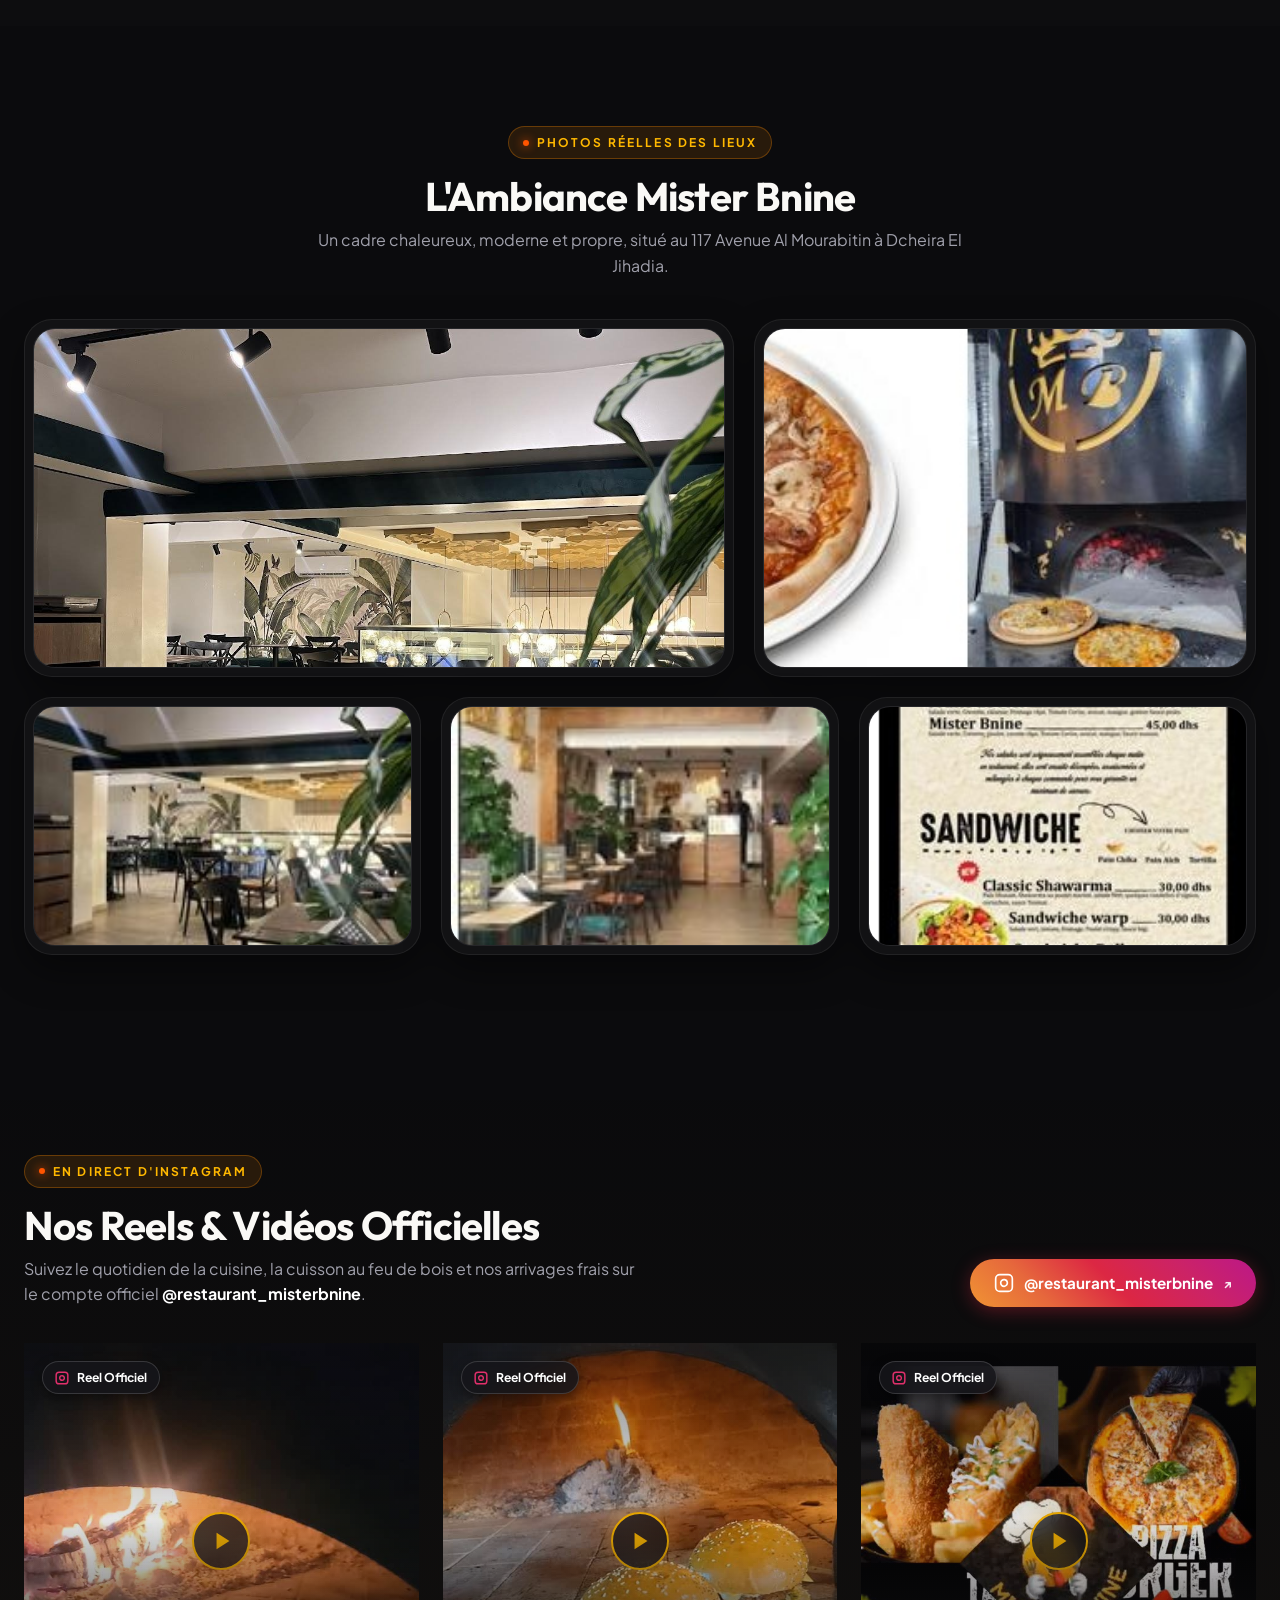
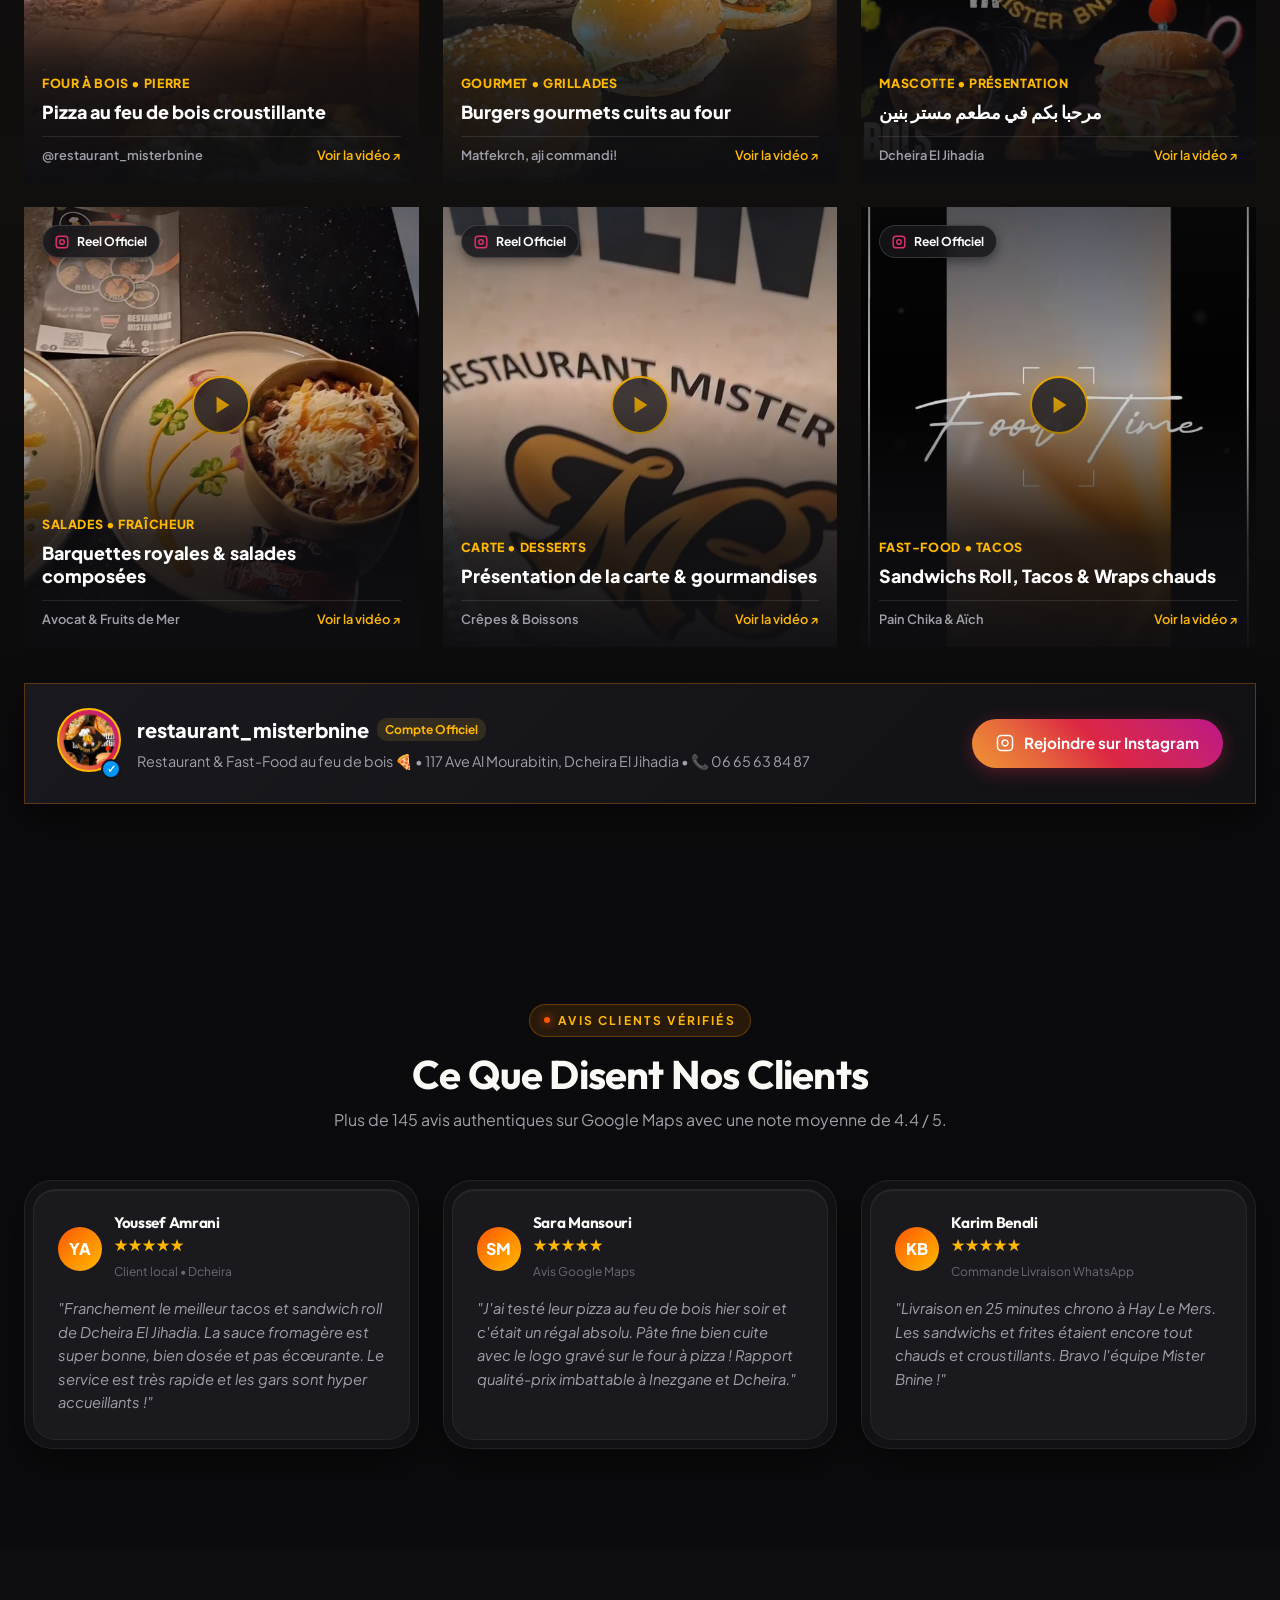
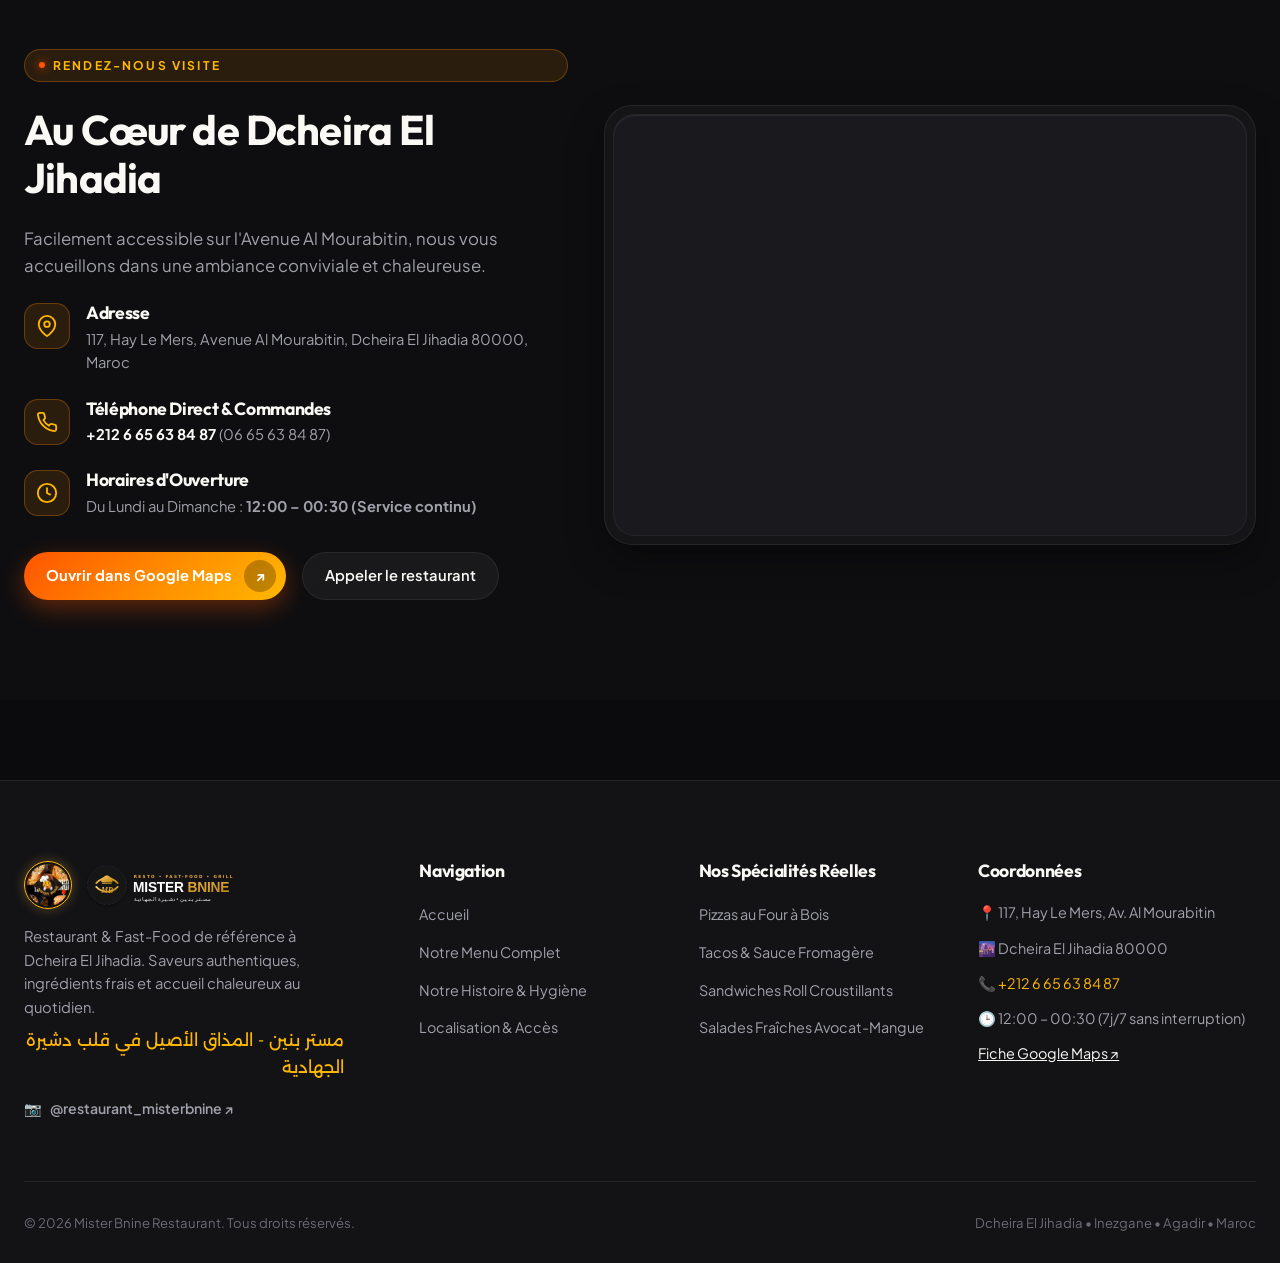
==== commit ed960145: "feat: integrate official instagram reels, mascot brandmark, and authentic media" ====
--- a/index.html
+++ b/index.html
@@ -16,6 +16,8 @@
 
   <!-- Favicon -->
   <link rel="icon" type="image/svg+xml" href="assets/favicon.svg">
+  <link rel="alternate icon" type="image/png" href="assets/favicon.png">
+  <link rel="apple-touch-icon" href="assets/logo_mascot_round.png">
   
   <!-- Styles -->
   <link rel="stylesheet" href="styles.css">
@@ -60,7 +62,11 @@
       "bestRating": "5",
       "worstRating": "1"
     },
-    "hasMap": "https://maps.app.goo.gl/Y2hHxJQywBc3FXu29"
+    "hasMap": "https://maps.app.goo.gl/Y2hHxJQywBc3FXu29",
+    "sameAs": [
+      "https://maps.app.goo.gl/Y2hHxJQywBc3FXu29",
+      "https://www.instagram.com/restaurant_misterbnine/"
+    ]
   }
   </script>
 </head>
@@ -73,7 +79,8 @@
   <!-- Floating Island Navigation -->
   <header class="island-header">
     <nav class="nav-island" aria-label="Navigation Principale">
-      <a href="index.html" class="brand-link">
+      <a href="index.html" class="brand-link" title="Mister Bnine Dcheira El Jihadia">
+        <img src="assets/logo_mascot_round.png" alt="Mascotte Officielle Mister Bnine" class="brand-mascot-img">
         <img src="assets/logo.svg" alt="Mister Bnine Logo" class="brand-logo-img">
       </a>
 
@@ -81,6 +88,7 @@
         <li class="nav-item"><a href="index.html" class="active">Accueil</a></li>
         <li class="nav-item"><a href="menu.html">Notre Menu</a></li>
         <li class="nav-item"><a href="#galerie-section">Galerie Réelle</a></li>
+        <li class="nav-item"><a href="#reels-section">Reels Instagram</a></li>
         <li class="nav-item"><a href="about.html">À Propos</a></li>
         <li class="nav-item"><a href="contact.html">Localisation & Contact</a></li>
       </ul>
@@ -594,6 +602,244 @@
               <img src="assets/photos/affiche_menu_exact.jpg" alt="Affiche officielle du menu Mister Bnine" style="width:100%; height:100%; object-fit:cover;">
             </div>
           </div>
+        </div>
+
+      </div>
+    </section>
+
+    <!-- ==========================================================================
+         INSTAGRAM REELS SHOWCASE (@restaurant_misterbnine)
+         ========================================================================== -->
+    <section class="section" id="reels-section" style="background: linear-gradient(180deg, transparent, rgba(229,169,60,0.03) 50%, transparent 100%);">
+      <div class="container">
+        
+        <div style="display:flex; justify-content:space-between; align-items:flex-end; margin-bottom:36px; flex-wrap:wrap; gap:20px;">
+          <div style="max-width: 620px;">
+            <div class="eyebrow-badge">
+              <span class="dot"></span>
+              <span>En Direct d'Instagram</span>
+            </div>
+            <h2 style="font-size: 2.5rem; margin-top: 14px;">Nos Reels & Vidéos Officielles</h2>
+            <p style="color: var(--text-secondary); margin-top: 8px;">
+              Suivez le quotidien de la cuisine, la cuisson au feu de bois et nos arrivages frais sur le compte officiel <strong style="color:#FFF;">@restaurant_misterbnine</strong>.
+            </p>
+          </div>
+
+          <a href="https://www.instagram.com/restaurant_misterbnine/" target="_blank" rel="noopener" class="btn-instagram">
+            <svg width="20" height="20" viewBox="0 0 24 24" fill="none" stroke="currentColor" stroke-width="2">
+              <rect x="2" y="2" width="20" height="20" rx="5" ry="5"></rect>
+              <path d="M16 11.37A4 4 0 1 1 12.63 8 4 4 0 0 1 16 11.37z"></path>
+              <line x1="17.5" y1="6.5" x2="17.51" y2="6.5"></line>
+            </svg>
+            <span>@restaurant_misterbnine</span>
+            <span style="font-size:0.8rem; opacity:0.9;">↗</span>
+          </a>
+        </div>
+
+        <div class="reels-grid">
+          
+          <!-- Reel 1: Pizza au feu de bois -->
+          <a href="https://www.instagram.com/reel/DLa0SwPNHYu/" target="_blank" rel="noopener" class="reel-card" title="Regarder le Reel Pizza au Feu de Bois">
+            <div class="reel-aspect">
+              <img src="assets/instagram/reel_cover_9.jpg" alt="Pizza au feu de bois Mister Bnine" loading="lazy">
+              <div class="reel-play-btn" aria-hidden="true">
+                <svg width="22" height="22" viewBox="0 0 24 24">
+                  <polygon points="5 3 19 12 5 21 5 3"></polygon>
+                </svg>
+              </div>
+              <div class="reel-overlay">
+                <div class="reel-top-badge">
+                  <svg width="14" height="14" viewBox="0 0 24 24" fill="none" stroke="currentColor" stroke-width="2.5">
+                    <rect x="2" y="2" width="20" height="20" rx="5"></rect>
+                    <path d="M16 11.37A4 4 0 1 1 12.63 8 4 4 0 0 1 16 11.37z"></path>
+                  </svg>
+                  <span>Reel Officiel</span>
+                </div>
+                <div class="reel-info">
+                  <span class="reel-tag">Four à Bois • Pierre</span>
+                  <div class="reel-title">Pizza au feu de bois croustillante</div>
+                  <div class="reel-cta-row">
+                    <span>@restaurant_misterbnine</span>
+                    <span class="reel-cta-action">Voir la vidéo ↗</span>
+                  </div>
+                </div>
+              </div>
+            </div>
+          </a>
+
+          <!-- Reel 2: Wood-Oven Burgers -->
+          <a href="https://www.instagram.com/reel/DMK0tEptO9K/" target="_blank" rel="noopener" class="reel-card" title="Regarder le Reel Burgers au four">
+            <div class="reel-aspect">
+              <img src="assets/instagram/reel_cover_4.jpg" alt="Tower Burgers Mister Bnine" loading="lazy">
+              <div class="reel-play-btn" aria-hidden="true">
+                <svg width="22" height="22" viewBox="0 0 24 24">
+                  <polygon points="5 3 19 12 5 21 5 3"></polygon>
+                </svg>
+              </div>
+              <div class="reel-overlay">
+                <div class="reel-top-badge">
+                  <svg width="14" height="14" viewBox="0 0 24 24" fill="none" stroke="currentColor" stroke-width="2.5">
+                    <rect x="2" y="2" width="20" height="20" rx="5"></rect>
+                    <path d="M16 11.37A4 4 0 1 1 12.63 8 4 4 0 0 1 16 11.37z"></path>
+                  </svg>
+                  <span>Reel Officiel</span>
+                </div>
+                <div class="reel-info">
+                  <span class="reel-tag">Gourmet • Grillades</span>
+                  <div class="reel-title">Burgers gourmets cuits au four</div>
+                  <div class="reel-cta-row">
+                    <span>Matfekrch, aji commandi!</span>
+                    <span class="reel-cta-action">Voir la vidéo ↗</span>
+                  </div>
+                </div>
+              </div>
+            </div>
+          </a>
+
+          <!-- Reel 3: Welcome & Mascot -->
+          <a href="https://www.instagram.com/reel/DJQFMMEIscs/" target="_blank" rel="noopener" class="reel-card" title="Regarder le Reel Bienvenue">
+            <div class="reel-aspect">
+              <img src="assets/instagram/reel_cover_12.jpg" alt="Bienvenue chez Mister Bnine Dcheira" loading="lazy">
+              <div class="reel-play-btn" aria-hidden="true">
+                <svg width="22" height="22" viewBox="0 0 24 24">
+                  <polygon points="5 3 19 12 5 21 5 3"></polygon>
+                </svg>
+              </div>
+              <div class="reel-overlay">
+                <div class="reel-top-badge">
+                  <svg width="14" height="14" viewBox="0 0 24 24" fill="none" stroke="currentColor" stroke-width="2.5">
+                    <rect x="2" y="2" width="20" height="20" rx="5"></rect>
+                    <path d="M16 11.37A4 4 0 1 1 12.63 8 4 4 0 0 1 16 11.37z"></path>
+                  </svg>
+                  <span>Reel Officiel</span>
+                </div>
+                <div class="reel-info">
+                  <span class="reel-tag">Mascotte • Présentation</span>
+                  <div class="reel-title">مرحبا بكم في مطعم مستر بنين</div>
+                  <div class="reel-cta-row">
+                    <span>Dcheira El Jihadia</span>
+                    <span class="reel-cta-action">Voir la vidéo ↗</span>
+                  </div>
+                </div>
+              </div>
+            </div>
+          </a>
+
+          <!-- Reel 4: Loaded Bowls & Salades -->
+          <a href="https://www.instagram.com/reel/DPvW3XWDZyT/" target="_blank" rel="noopener" class="reel-card" title="Regarder le Reel Salades et Barquettes">
+            <div class="reel-aspect">
+              <img src="assets/instagram/reel_cover_1.jpg" alt="Salades Royales et Barquettes Mister Bnine" loading="lazy">
+              <div class="reel-play-btn" aria-hidden="true">
+                <svg width="22" height="22" viewBox="0 0 24 24">
+                  <polygon points="5 3 19 12 5 21 5 3"></polygon>
+                </svg>
+              </div>
+              <div class="reel-overlay">
+                <div class="reel-top-badge">
+                  <svg width="14" height="14" viewBox="0 0 24 24" fill="none" stroke="currentColor" stroke-width="2.5">
+                    <rect x="2" y="2" width="20" height="20" rx="5"></rect>
+                    <path d="M16 11.37A4 4 0 1 1 12.63 8 4 4 0 0 1 16 11.37z"></path>
+                  </svg>
+                  <span>Reel Officiel</span>
+                </div>
+                <div class="reel-info">
+                  <span class="reel-tag">Salades • Fraîcheur</span>
+                  <div class="reel-title">Barquettes royales & salades composées</div>
+                  <div class="reel-cta-row">
+                    <span>Avocat & Fruits de Mer</span>
+                    <span class="reel-cta-action">Voir la vidéo ↗</span>
+                  </div>
+                </div>
+              </div>
+            </div>
+          </a>
+
+          <!-- Reel 5: Carte et Crêpes -->
+          <a href="https://www.instagram.com/reel/DNnhmFzI9-1/" target="_blank" rel="noopener" class="reel-card" title="Regarder le Reel Carte et Crêpes">
+            <div class="reel-aspect">
+              <img src="assets/instagram/reel_cover_2.jpg" alt="Menu et Crêpes Mister Bnine" loading="lazy">
+              <div class="reel-play-btn" aria-hidden="true">
+                <svg width="22" height="22" viewBox="0 0 24 24">
+                  <polygon points="5 3 19 12 5 21 5 3"></polygon>
+                </svg>
+              </div>
+              <div class="reel-overlay">
+                <div class="reel-top-badge">
+                  <svg width="14" height="14" viewBox="0 0 24 24" fill="none" stroke="currentColor" stroke-width="2.5">
+                    <rect x="2" y="2" width="20" height="20" rx="5"></rect>
+                    <path d="M16 11.37A4 4 0 1 1 12.63 8 4 4 0 0 1 16 11.37z"></path>
+                  </svg>
+                  <span>Reel Officiel</span>
+                </div>
+                <div class="reel-info">
+                  <span class="reel-tag">Carte • Desserts</span>
+                  <div class="reel-title">Présentation de la carte & gourmandises</div>
+                  <div class="reel-cta-row">
+                    <span>Crêpes & Boissons</span>
+                    <span class="reel-cta-action">Voir la vidéo ↗</span>
+                  </div>
+                </div>
+              </div>
+            </div>
+          </a>
+
+          <!-- Reel 6: Sandwichs Roll & Spécialités -->
+          <a href="https://www.instagram.com/reel/DMFybVEt1o6/" target="_blank" rel="noopener" class="reel-card" title="Regarder le Reel Sandwichs Roll">
+            <div class="reel-aspect">
+              <img src="assets/instagram/reel_cover_5.jpg" alt="Sandwichs Roll Mister Bnine" loading="lazy">
+              <div class="reel-play-btn" aria-hidden="true">
+                <svg width="22" height="22" viewBox="0 0 24 24">
+                  <polygon points="5 3 19 12 5 21 5 3"></polygon>
+                </svg>
+              </div>
+              <div class="reel-overlay">
+                <div class="reel-top-badge">
+                  <svg width="14" height="14" viewBox="0 0 24 24" fill="none" stroke="currentColor" stroke-width="2.5">
+                    <rect x="2" y="2" width="20" height="20" rx="5"></rect>
+                    <path d="M16 11.37A4 4 0 1 1 12.63 8 4 4 0 0 1 16 11.37z"></path>
+                  </svg>
+                  <span>Reel Officiel</span>
+                </div>
+                <div class="reel-info">
+                  <span class="reel-tag">Fast-Food • Tacos</span>
+                  <div class="reel-title">Sandwichs Roll, Tacos & Wraps chauds</div>
+                  <div class="reel-cta-row">
+                    <span>Pain Chika & Aïch</span>
+                    <span class="reel-cta-action">Voir la vidéo ↗</span>
+                  </div>
+                </div>
+              </div>
+            </div>
+          </a>
+
+        </div>
+
+        <!-- Follow Profile Banner -->
+        <div class="instagram-follow-banner">
+          <div class="ig-profile-preview">
+            <div class="ig-avatar-wrap">
+              <img src="assets/logo_mascot_round.png" alt="Avatar officiel @restaurant_misterbnine" class="ig-avatar-img">
+              <span class="ig-badge-verified" title="Compte officiel">✓</span>
+            </div>
+            <div>
+              <div class="ig-handle">
+                <span>restaurant_misterbnine</span>
+                <span style="font-size:0.75rem; color:var(--accent-gold); font-weight:700; background:rgba(229,169,60,0.15); padding:2px 8px; border-radius:10px;">Compte Officiel</span>
+              </div>
+              <div class="ig-bio">
+                Restaurant & Fast-Food au feu de bois 🍕 • 117 Ave Al Mourabitin, Dcheira El Jihadia • 📞 06 65 63 84 87
+              </div>
+            </div>
+          </div>
+
+          <a href="https://www.instagram.com/restaurant_misterbnine/" target="_blank" rel="noopener" class="btn-instagram">
+            <svg width="18" height="18" viewBox="0 0 24 24" fill="none" stroke="currentColor" stroke-width="2">
+              <rect x="2" y="2" width="20" height="20" rx="5" ry="5"></rect>
+              <path d="M16 11.37A4 4 0 1 1 12.63 8 4 4 0 0 1 16 11.37z"></path>
+              <line x1="17.5" y1="6.5" x2="17.51" y2="6.5"></line>
+            </svg>
+            <span>Rejoindre sur Instagram</span>
+          </a>
         </div>
 
       </div>
@@ -815,13 +1061,21 @@
       <div class="footer-grid">
         
         <div class="footer-brand">
-          <img src="assets/logo.svg" alt="Mister Bnine Logo" style="height:48px; width:auto;">
+          <div style="display:flex; align-items:center; gap:12px; margin-bottom:14px;">
+            <img src="assets/logo_mascot_round.png" alt="Mascotte Mister Bnine" class="brand-mascot-img" style="width:48px; height:48px;">
+            <img src="assets/logo.svg" alt="Mister Bnine Logo" style="height:46px; width:auto;">
+          </div>
           <p>
             Restaurant & Fast-Food de référence à Dcheira El Jihadia. Saveurs authentiques, ingrédients frais et accueil chaleureux au quotidien.
           </p>
           <p class="arabic-text" style="color:var(--accent-gold); font-size:1.05rem; margin-top:8px;">
             مستر بنين - المذاق الأصيل في قلب دشيرة الجهادية
           </p>
+          <div style="margin-top:14px;">
+            <a href="https://www.instagram.com/restaurant_misterbnine/" target="_blank" rel="noopener" style="display:inline-flex; align-items:center; gap:8px; color:var(--text-secondary); text-decoration:none; font-size:0.88rem; font-weight:600;">
+              <span style="color:#E1306C;">📷</span> @restaurant_misterbnine ↗
+            </a>
+          </div>
         </div>
 
         <div class="footer-col">
--- a/styles.css
+++ b/styles.css
@@ -219,6 +219,21 @@
   width: auto;
 }
 
+.brand-mascot-img {
+  width: 40px;
+  height: 40px;
+  border-radius: 50%;
+  object-fit: cover;
+  border: 1.5px solid var(--accent-gold);
+  box-shadow: 0 0 12px rgba(229, 169, 60, 0.35);
+  transition: transform var(--duration-fast) var(--ease-spring);
+  flex-shrink: 0;
+}
+
+.brand-link:hover .brand-mascot-img {
+  transform: scale(1.1) rotate(-4deg);
+}
+
 .nav-links {
   display: flex;
   align-items: center;
@@ -1271,12 +1286,258 @@
 }
 
 /* ==========================================================================
+   INSTAGRAM REELS SHOWCASE & MASCOT STYLING
+   ========================================================================== */
+.reels-grid {
+  display: grid;
+  grid-template-columns: repeat(3, 1fr);
+  gap: 24px;
+}
+
+.reel-card {
+  position: relative;
+  border-radius: var(--radius-lg);
+  overflow: hidden;
+  display: block;
+  text-decoration: none;
+  background: var(--bg-surface);
+  box-shadow: var(--shadow-surface);
+  transition: transform var(--duration-normal) var(--ease-spring), box-shadow var(--duration-normal) ease;
+}
+
+.reel-card:hover {
+  transform: translateY(-6px);
+  box-shadow: 0 16px 40px rgba(0, 0, 0, 0.7), 0 0 24px rgba(229, 169, 60, 0.25);
+}
+
+.reel-aspect {
+  position: relative;
+  width: 100%;
+  height: 440px;
+  overflow: hidden;
+  background: #0D0D10;
+}
+
+.reel-aspect img {
+  width: 100%;
+  height: 100%;
+  object-fit: cover;
+  object-position: center;
+  transition: transform 0.5s ease;
+}
+
+.reel-card:hover .reel-aspect img {
+  transform: scale(1.05);
+}
+
+.reel-overlay {
+  position: absolute;
+  inset: 0;
+  background: linear-gradient(
+    180deg,
+    rgba(14, 14, 17, 0.5) 0%,
+    rgba(14, 14, 17, 0.1) 40%,
+    rgba(14, 14, 17, 0.85) 75%,
+    rgba(14, 14, 17, 0.98) 100%
+  );
+  display: flex;
+  flex-direction: column;
+  justify-content: space-between;
+  padding: 18px;
+  pointer-events: none;
+}
+
+.reel-top-badge {
+  display: inline-flex;
+  align-items: center;
+  gap: 8px;
+  background: rgba(22, 22, 26, 0.85);
+  backdrop-filter: blur(12px);
+  border: 1px solid rgba(255, 255, 255, 0.15);
+  border-radius: var(--radius-pill);
+  padding: 6px 12px;
+  color: #FFFFFF;
+  font-size: 0.76rem;
+  font-weight: 700;
+  align-self: flex-start;
+  box-shadow: 0 4px 12px rgba(0, 0, 0, 0.4);
+}
+
+.reel-top-badge svg {
+  color: #E1306C;
+}
+
+.reel-play-btn {
+  position: absolute;
+  top: 45%;
+  left: 50%;
+  transform: translate(-50%, -50%) scale(1);
+  width: 58px;
+  height: 58px;
+  border-radius: 50%;
+  background: rgba(22, 22, 26, 0.75);
+  backdrop-filter: blur(10px);
+  border: 2px solid var(--accent-gold);
+  display: flex;
+  align-items: center;
+  justify-content: center;
+  color: #FFFFFF;
+  box-shadow: 0 0 24px rgba(229, 169, 60, 0.4);
+  transition: transform var(--duration-fast) var(--ease-spring), background var(--duration-fast) ease, box-shadow var(--duration-fast) ease;
+}
+
+.reel-play-btn svg {
+  margin-left: 3px;
+  fill: var(--accent-gold);
+  color: var(--accent-gold);
+}
+
+.reel-card:hover .reel-play-btn {
+  transform: translate(-50%, -50%) scale(1.15);
+  background: rgba(229, 169, 60, 0.9);
+}
+
+.reel-card:hover .reel-play-btn svg {
+  fill: #0E0E11;
+  color: #0E0E11;
+}
+
+.reel-info {
+  display: flex;
+  flex-direction: column;
+  gap: 6px;
+}
+
+.reel-tag {
+  color: var(--accent-gold);
+  font-size: 0.78rem;
+  font-weight: 800;
+  letter-spacing: 0.05em;
+  text-transform: uppercase;
+}
+
+.reel-title {
+  color: #FFFFFF;
+  font-size: 1.12rem;
+  font-weight: 800;
+  line-height: 1.3;
+}
+
+.reel-cta-row {
+  display: flex;
+  align-items: center;
+  justify-content: space-between;
+  margin-top: 6px;
+  padding-top: 8px;
+  border-top: 1px solid rgba(255, 255, 255, 0.1);
+  color: var(--text-secondary);
+  font-size: 0.8rem;
+  font-weight: 600;
+}
+
+.reel-cta-action {
+  color: var(--accent-gold);
+  display: inline-flex;
+  align-items: center;
+  gap: 4px;
+}
+
+.instagram-follow-banner {
+  margin-top: 36px;
+  background: linear-gradient(135deg, rgba(26, 26, 32, 0.95), rgba(18, 18, 22, 0.95));
+  border: 1px solid var(--border-glow);
+  border-radius: var(--radius-lg);
+  padding: 24px 32px;
+  display: flex;
+  align-items: center;
+  justify-content: space-between;
+  gap: 24px;
+  flex-wrap: wrap;
+  box-shadow: 0 12px 36px rgba(0, 0, 0, 0.5);
+}
+
+.ig-profile-preview {
+  display: flex;
+  align-items: center;
+  gap: 16px;
+}
+
+.ig-avatar-wrap {
+  position: relative;
+}
+
+.ig-avatar-img {
+  width: 64px;
+  height: 64px;
+  border-radius: 50%;
+  object-fit: cover;
+  border: 2px solid var(--accent-gold);
+  padding: 2px;
+  background: linear-gradient(45deg, #f09433 0%, #e6683c 25%, #dc2743 50%, #cc2366 75%, #bc1888 100%);
+}
+
+.ig-badge-verified {
+  position: absolute;
+  bottom: 0;
+  right: 0;
+  width: 20px;
+  height: 20px;
+  background: #0095F6;
+  border: 2px solid #141417;
+  border-radius: 50%;
+  display: flex;
+  align-items: center;
+  justify-content: center;
+  color: white;
+  font-size: 11px;
+  font-weight: 900;
+}
+
+.ig-handle {
+  font-size: 1.25rem;
+  font-weight: 800;
+  color: #FFFFFF;
+  display: flex;
+  align-items: center;
+  gap: 8px;
+}
+
+.ig-bio {
+  color: var(--text-secondary);
+  font-size: 0.9rem;
+  margin-top: 4px;
+}
+
+.btn-instagram {
+  display: inline-flex;
+  align-items: center;
+  gap: 10px;
+  padding: 12px 24px;
+  border-radius: var(--radius-pill);
+  background: linear-gradient(45deg, #f09433 0%, #e6683c 25%, #dc2743 50%, #cc2366 75%, #bc1888 100%);
+  color: #FFFFFF;
+  font-weight: 700;
+  font-size: 0.95rem;
+  text-decoration: none;
+  box-shadow: 0 4px 18px rgba(220, 39, 67, 0.35);
+  transition: transform var(--duration-fast) var(--ease-spring), box-shadow var(--duration-fast) ease;
+}
+
+.btn-instagram:hover {
+  transform: translateY(-2px);
+  box-shadow: 0 8px 24px rgba(220, 39, 67, 0.5);
+}
+
+/* ==========================================================================
    RESPONSIVE DESIGN BREAKPOINTS
    ========================================================================== */
 @media (max-width: 1024px) {
   .hero-grid {
     grid-template-columns: 1fr;
     gap: 40px;
+  }
+  .reels-grid {
+    grid-template-columns: repeat(2, 1fr);
   }
   .location-card-grid {
     grid-template-columns: 1fr;
@@ -1303,6 +1564,18 @@
   .bento-col-4, .bento-col-6, .bento-col-8, .bento-col-12 {
     grid-column: span 1;
   }
+  .reels-grid {
+    grid-template-columns: 1fr;
+  }
+  .instagram-follow-banner {
+    flex-direction: column;
+    text-align: center;
+    justify-content: center;
+  }
+  .ig-profile-preview {
+    flex-direction: column;
+    text-align: center;
+  }
   .footer-grid {
     grid-template-columns: 1fr;
   }
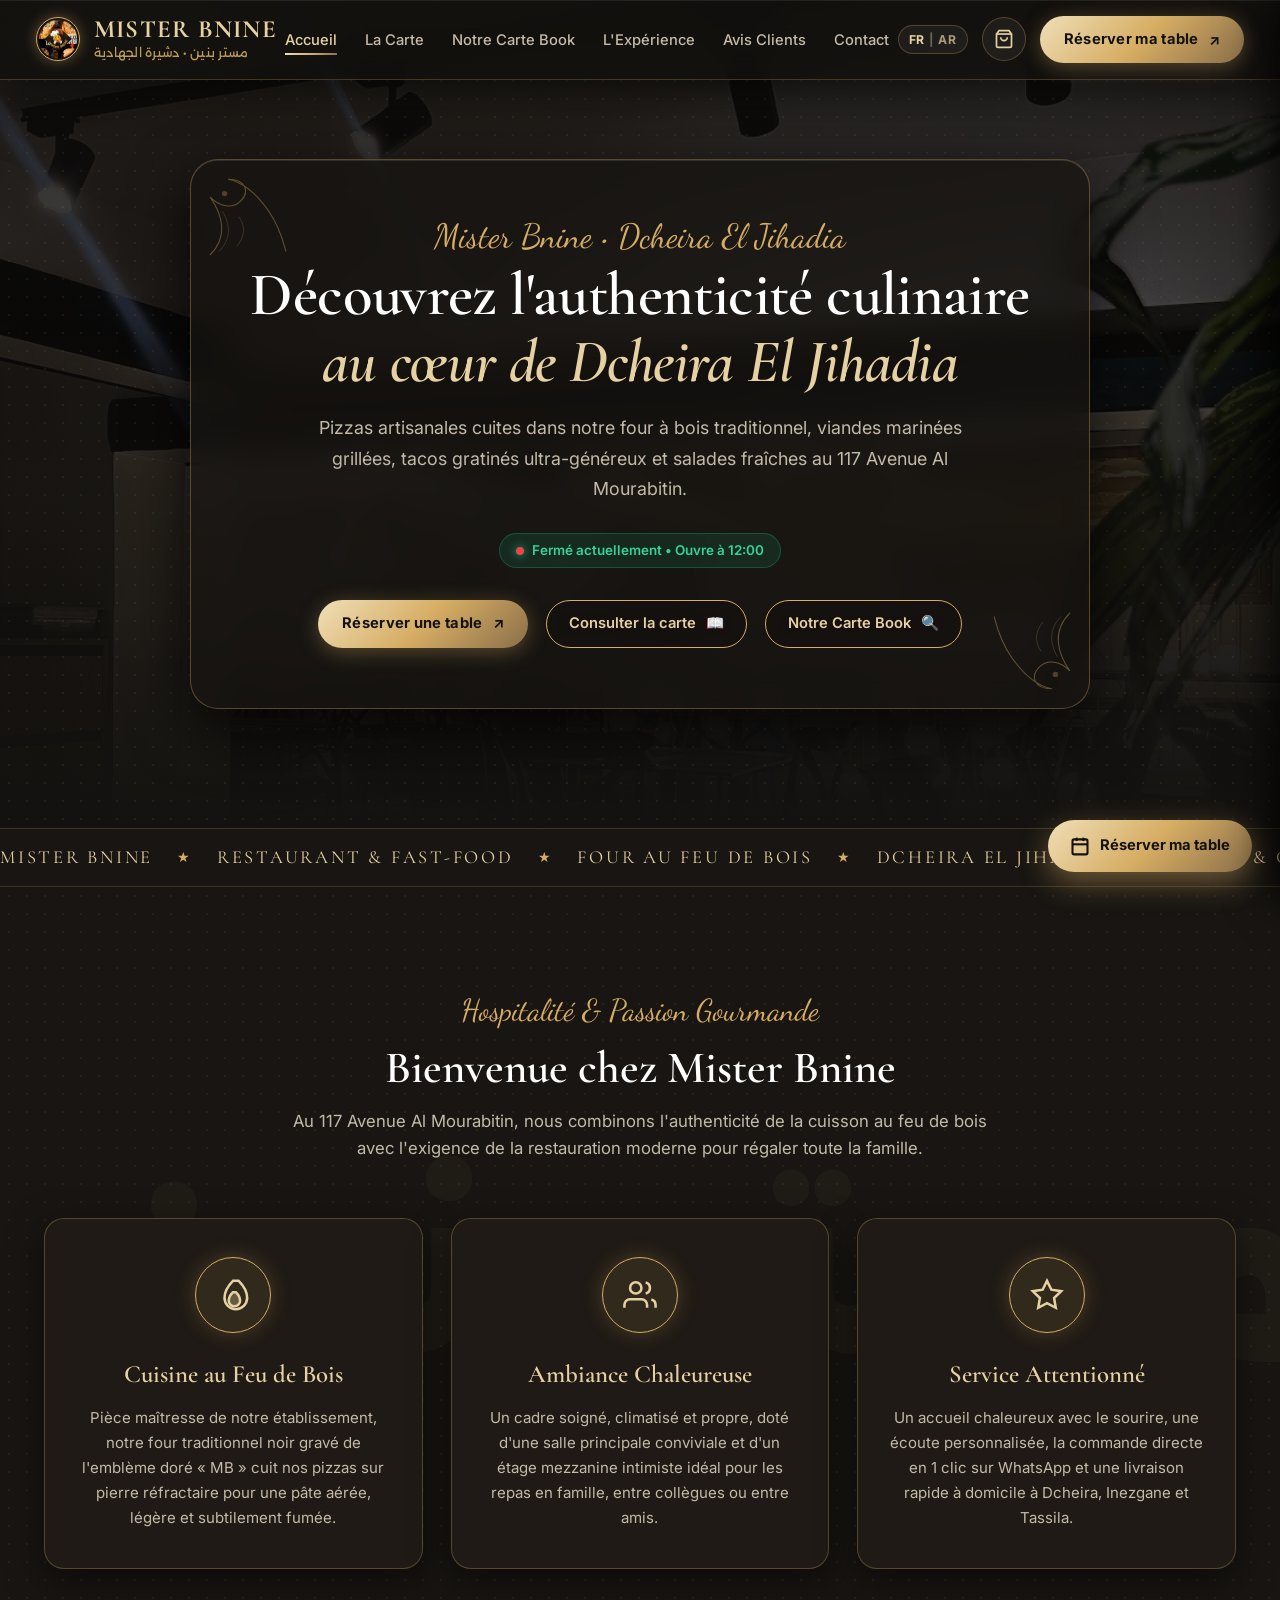
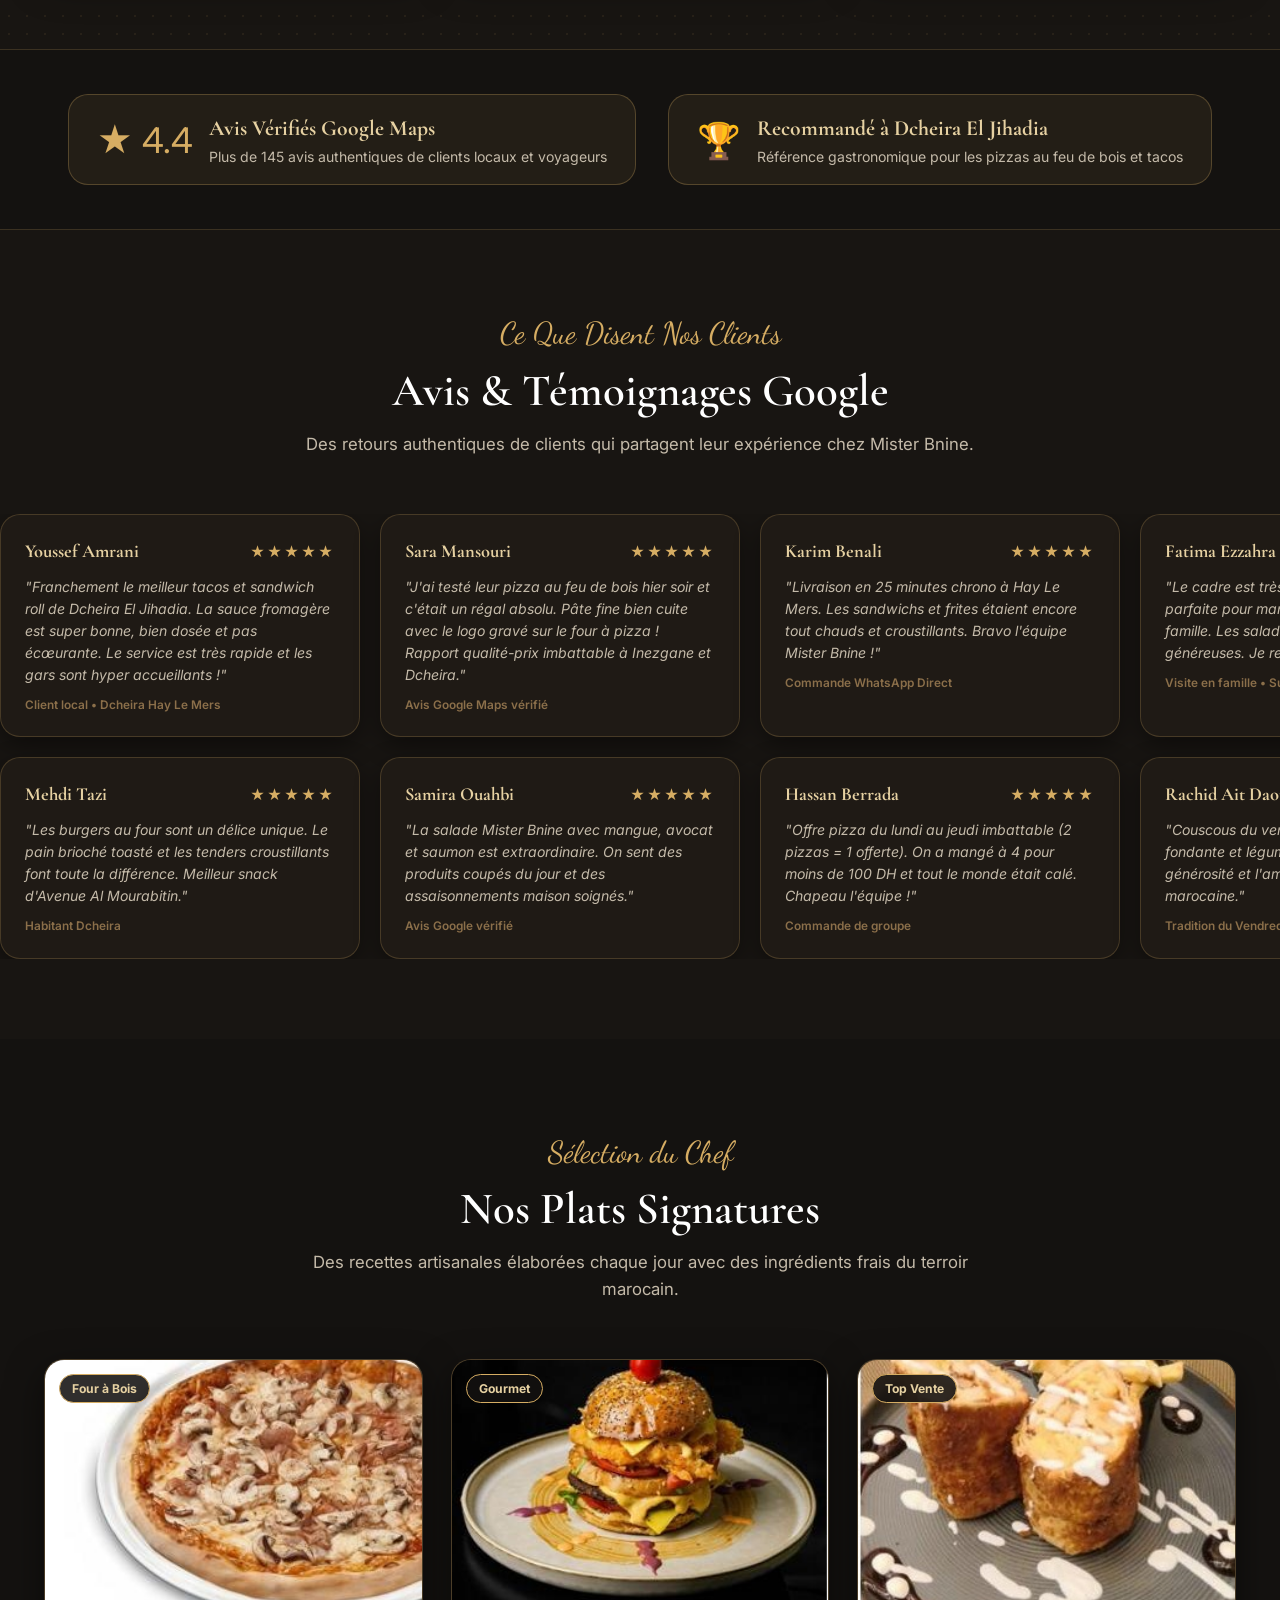
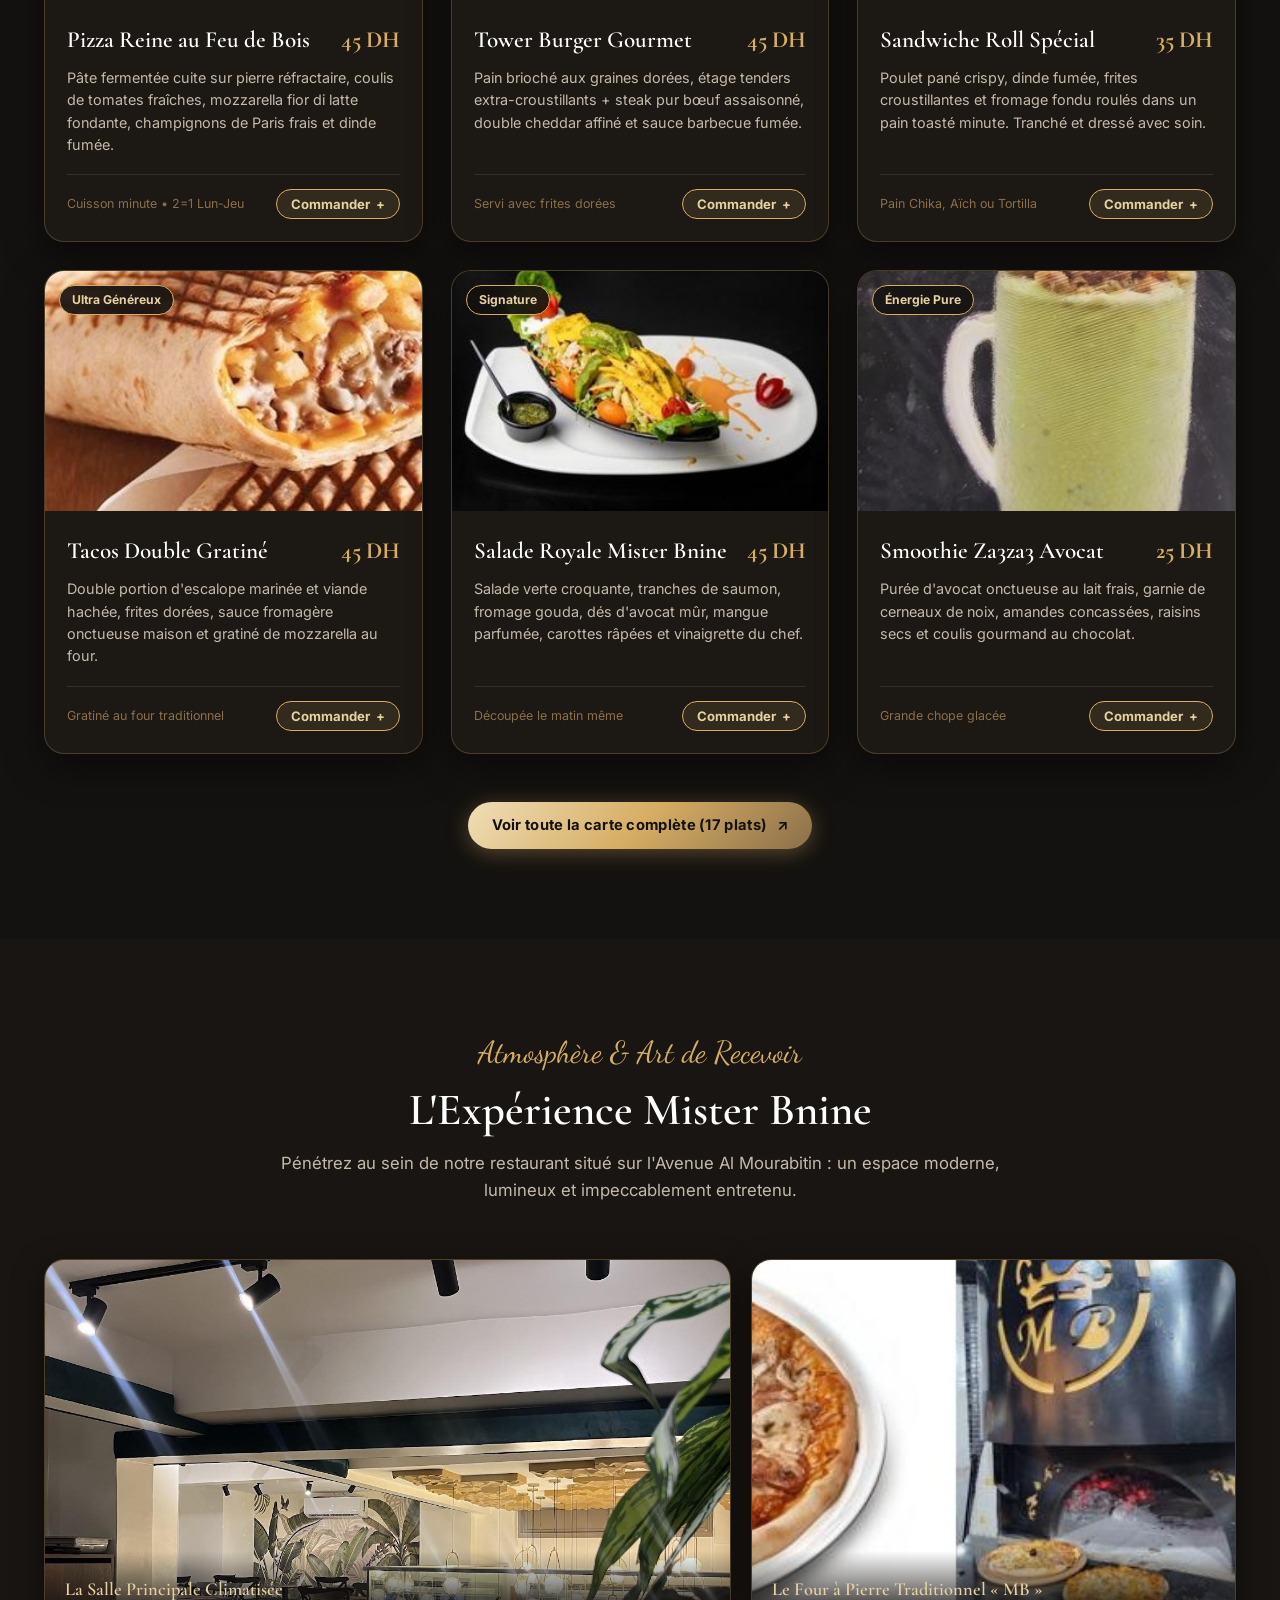
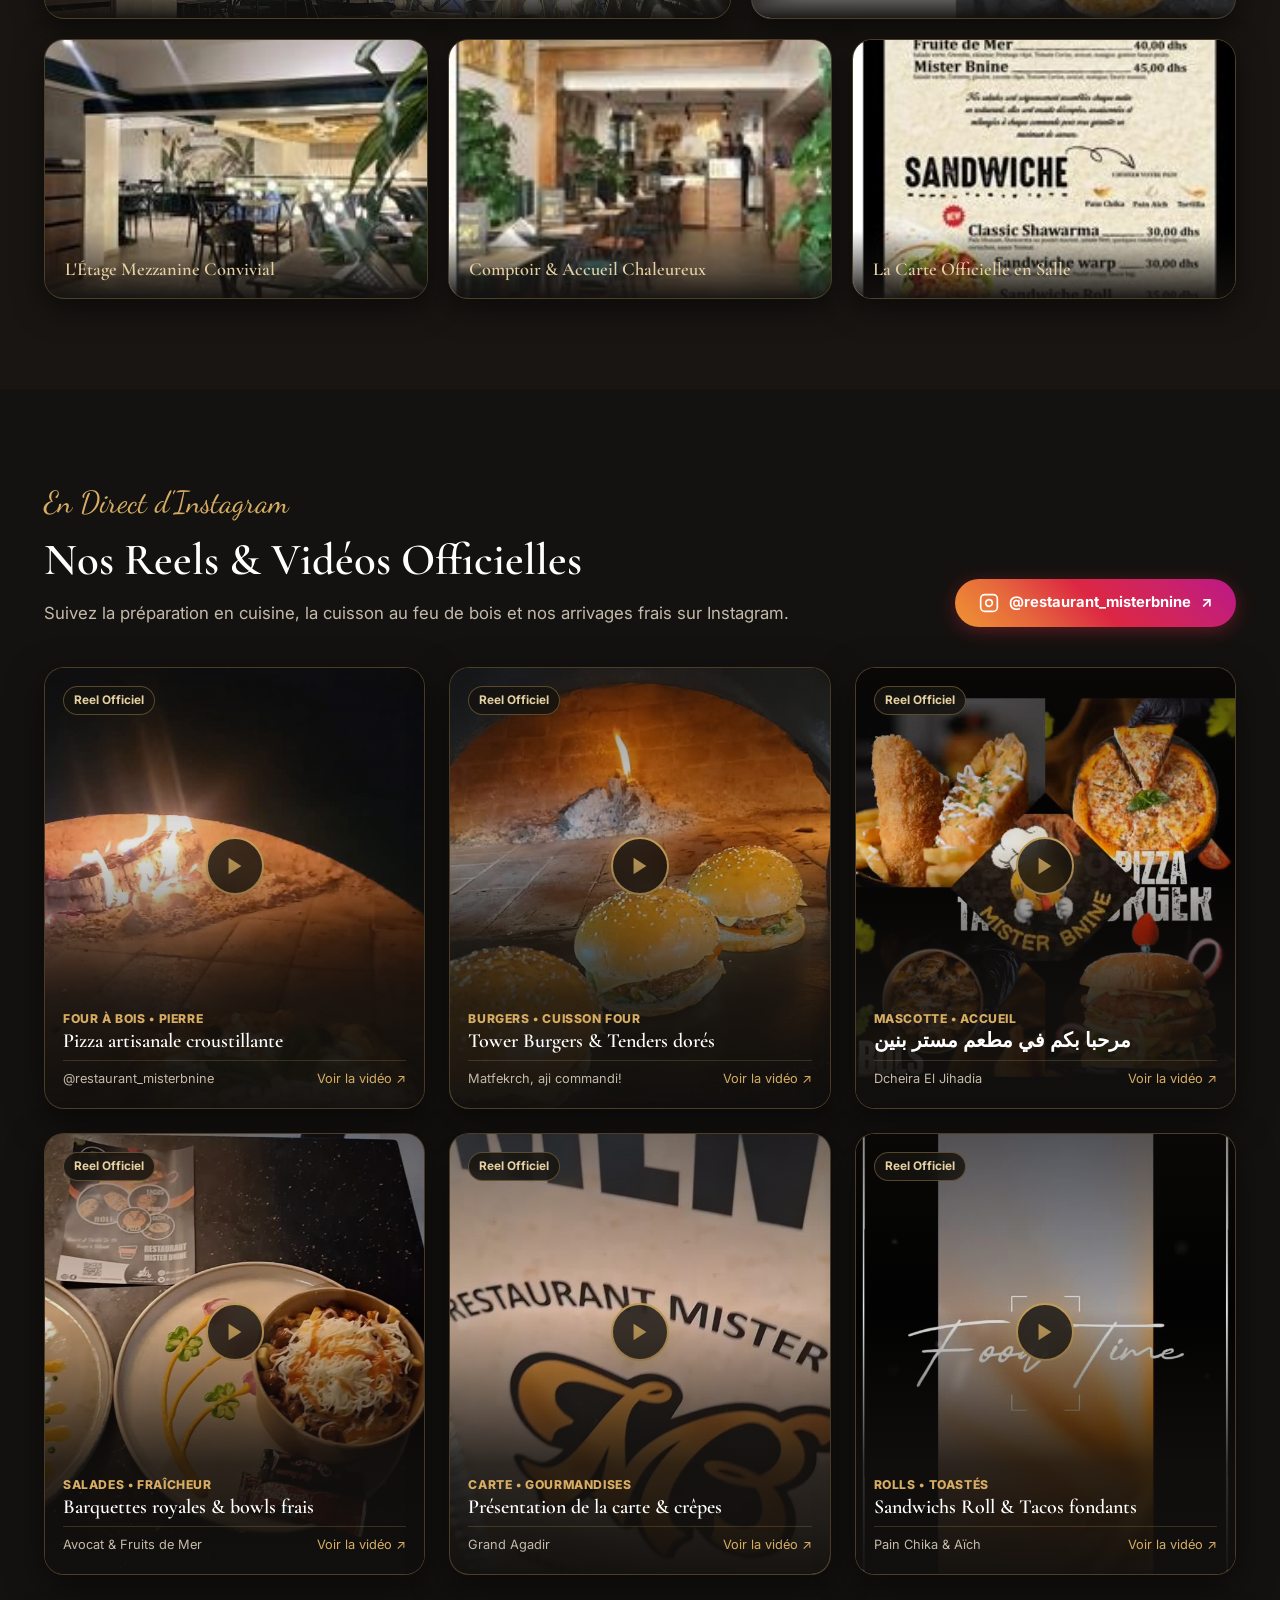
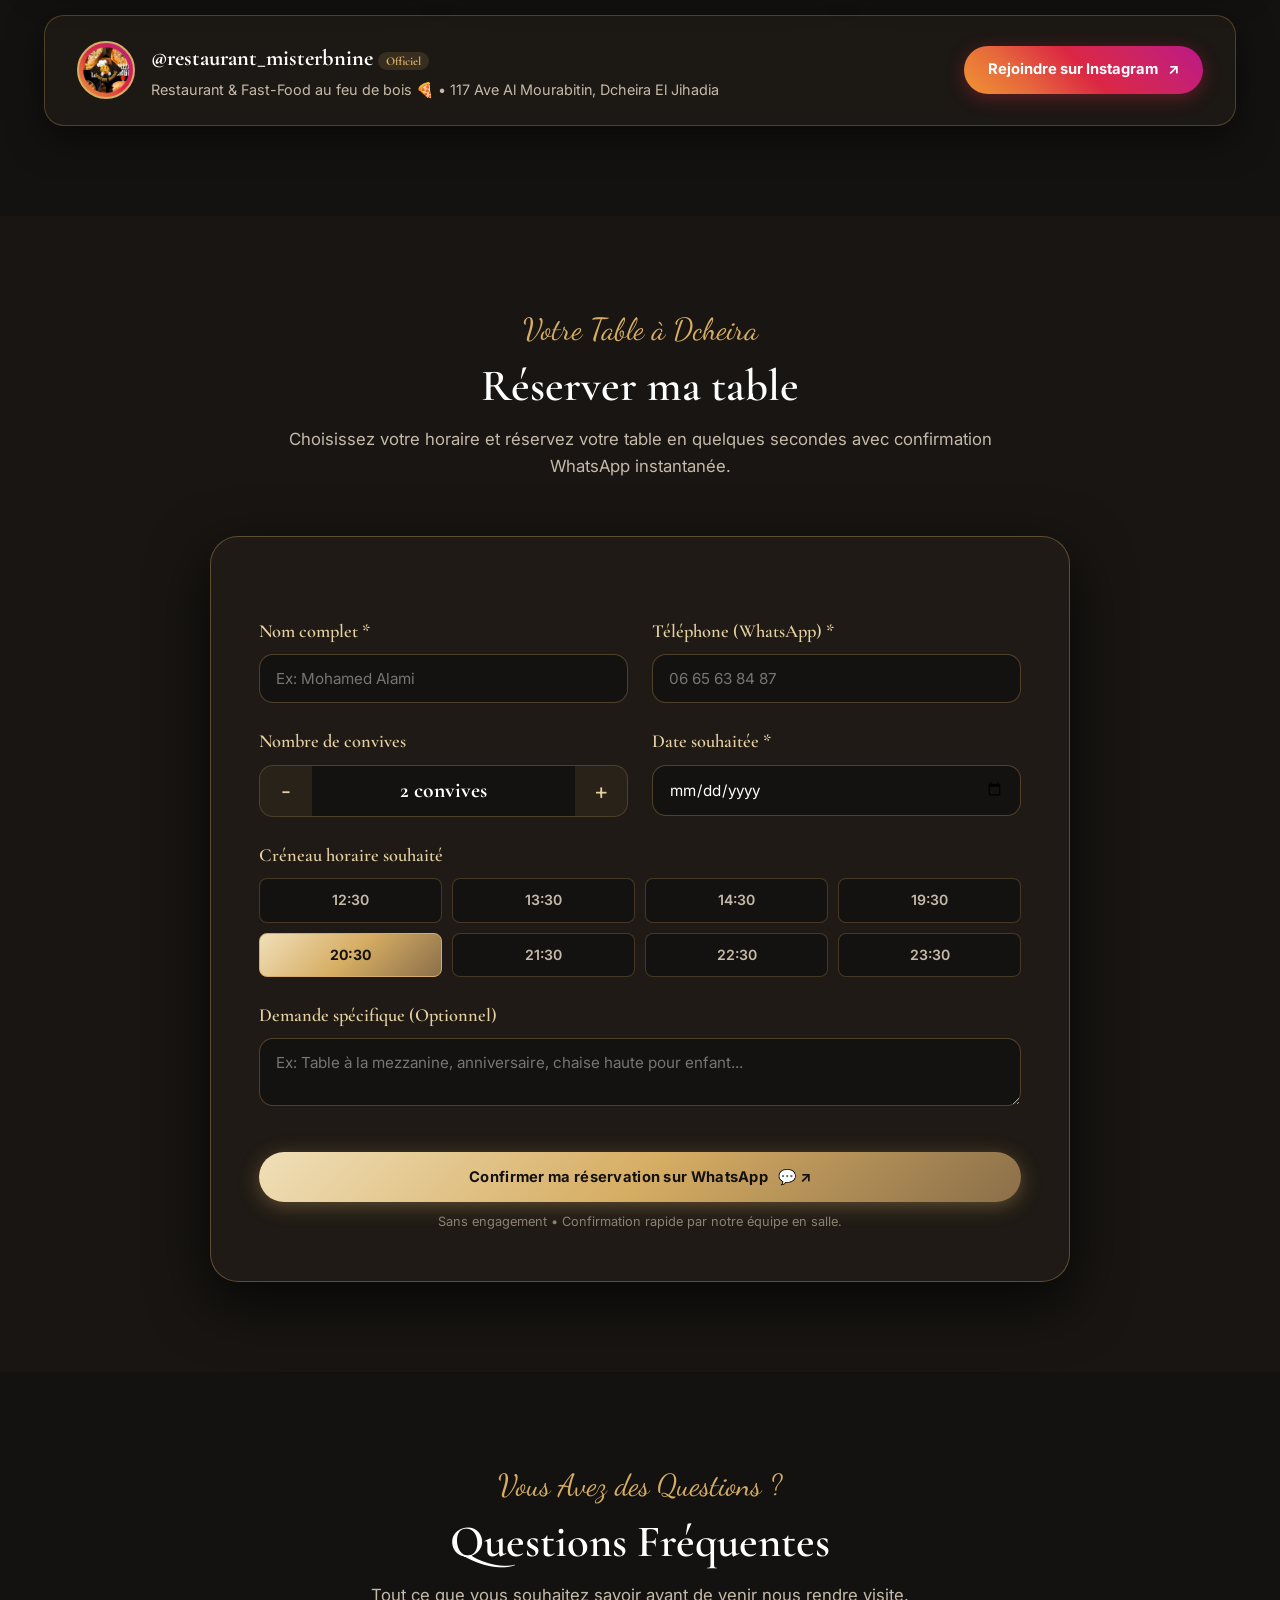
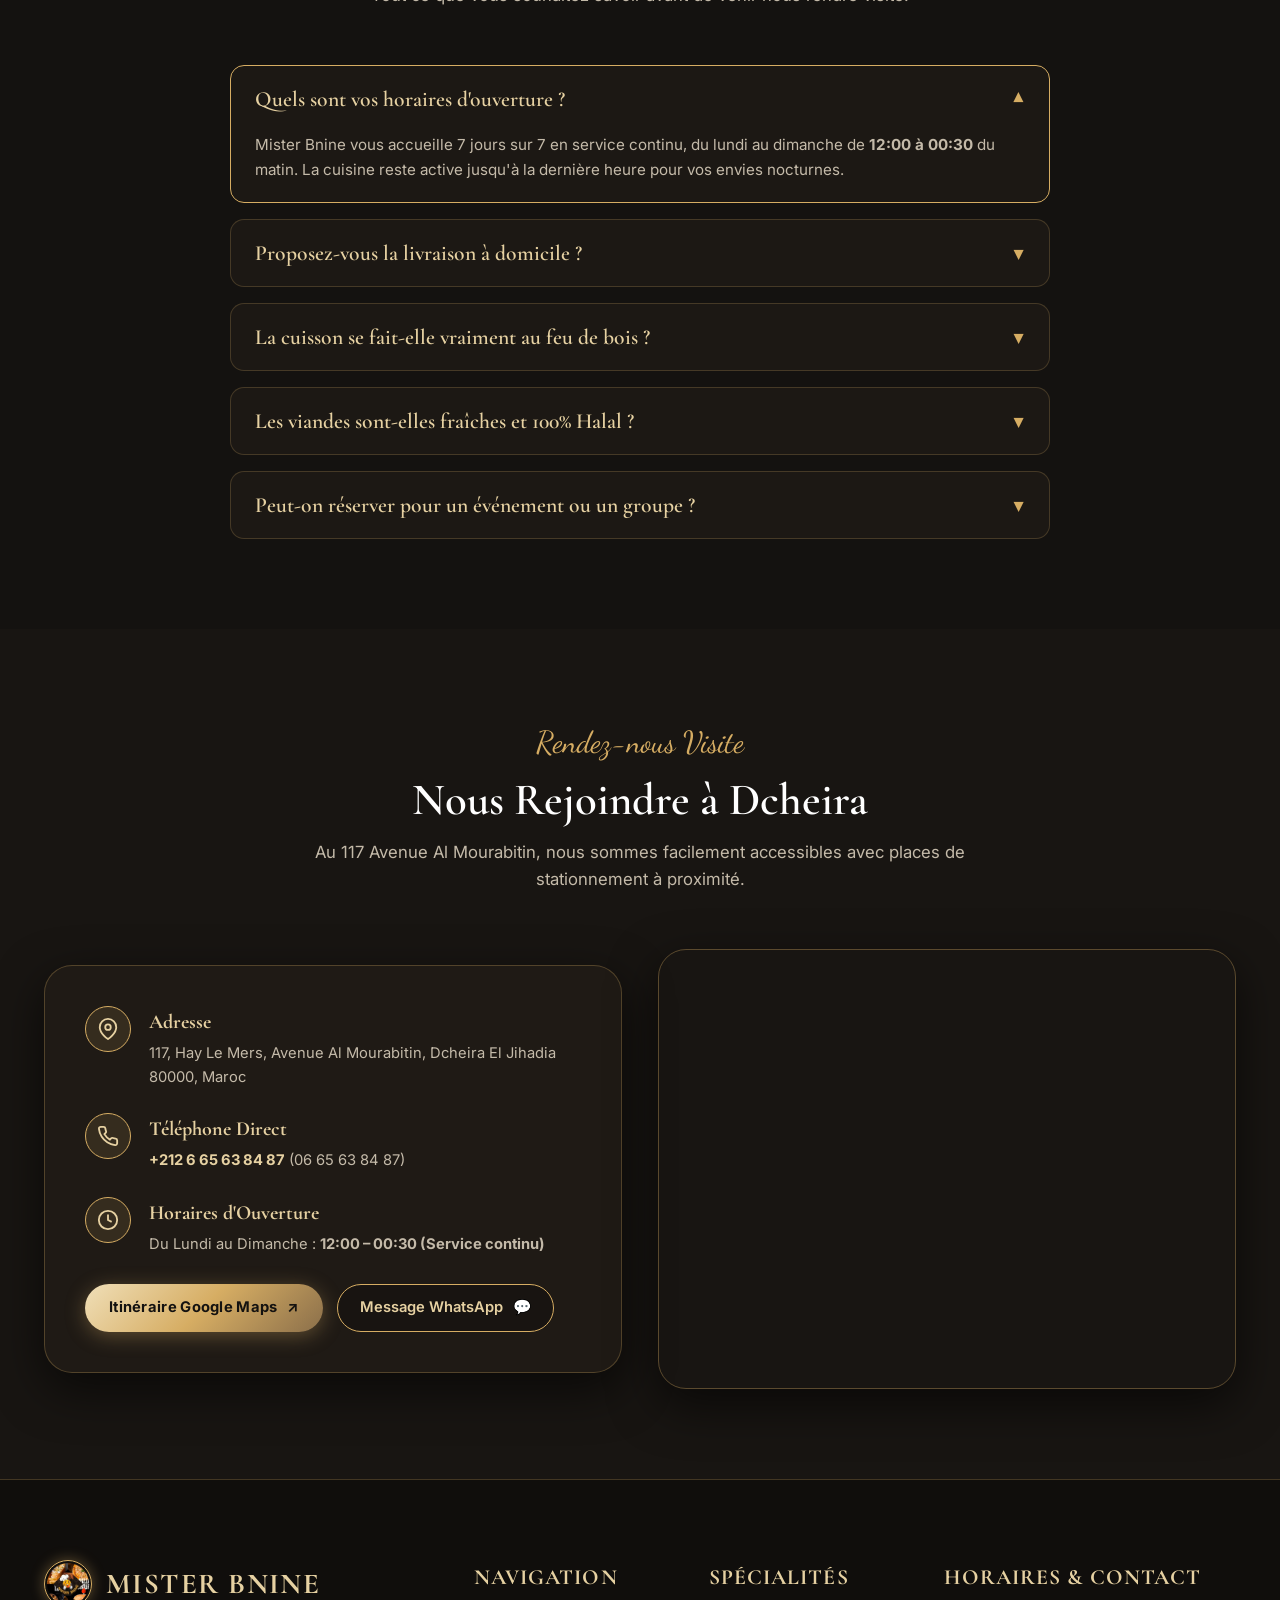
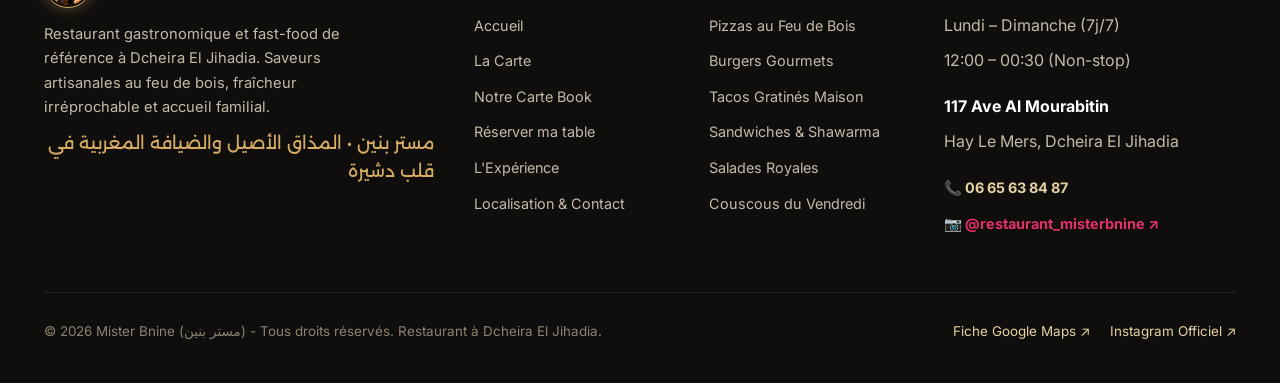
==== commit 8cedc6de: "feat: redesign entire site to match Al Walima luxury design system, effects, and pages" ====
--- a/index.html
+++ b/index.html
@@ -1,28 +1,34 @@
 <!DOCTYPE html>
-<html lang="fr" dir="ltr">
+<html lang="fr" dir="ltr" class="scroll-smooth antialiased">
 <head>
   <meta charset="UTF-8">
   <meta name="viewport" content="width=device-width, initial-scale=1.0">
-  <title>Mister Bnine | Restaurant & Fast-Food Gastronomique à Dcheira El Jihadia</title>
-  <meta name="description" content="Découvrez Mister Bnine à Dcheira El Jihadia (Hay Le Mers). Vos meilleurs Tacos gratinés, Pizzas au feu de bois, Burgers gourmets, Salades et Shawarma. Sur place, à emporter et livraison.">
-  <meta name="keywords" content="Mister Bnine, restaurant Dcheira, snack Dcheira El Jihadia, tacos Dcheira, pizza feu de bois Dcheira, burger Inezgane, shawarma Agadir, livraison nourriture Dcheira">
+  <title>Mister Bnine | Restaurant & Fast-Food au Feu de Bois à Dcheira El Jihadia</title>
+  <meta name="description" content="Découvrez Mister Bnine à Dcheira El Jihadia. Pizzas cuites au four à bois traditionnel, burgers gourmets, tacos gratinés, salades fraîches. Réservez votre table ou commandez sur WhatsApp.">
+  <meta name="keywords" content="Mister Bnine, restaurant Dcheira, snack Dcheira El Jihadia, pizza feu de bois Agadir, tacos Dcheira, burger Inezgane, restaurant marocain Dcheira, livraison Dcheira">
   
-  <!-- Open Graph / Facebook -->
+  <!-- Open Graph / Meta -->
   <meta property="og:type" content="restaurant">
   <meta property="og:title" content="Mister Bnine | Restaurant & Fast-Food à Dcheira El Jihadia">
-  <meta property="og:description" content="Pizzas au four à bois, Tacos gratinés ultra-généreux, Burgers gourmets et Salades fraîches. 117 Avenue Al Mourabitin, Dcheira El Jihadia.">
+  <meta property="og:description" content="Four à bois traditionnel, pizzas artisanales, burgers gourmets et accueil chaleureux au 117 Avenue Al Mourabitin.">
   <meta property="og:image" content="assets/photos/place_interior_main.jpg">
   <meta property="og:url" content="https://maps.app.goo.gl/Y2hHxJQywBc3FXu29">
-
-  <!-- Favicon -->
+  <meta name="theme-color" content="#141210">
+
+  <!-- Favicons -->
   <link rel="icon" type="image/svg+xml" href="assets/favicon.svg">
   <link rel="alternate icon" type="image/png" href="assets/favicon.png">
   <link rel="apple-touch-icon" href="assets/logo_mascot_round.png">
-  
-  <!-- Styles -->
+
+  <!-- Google Fonts: Cormorant Garamond, Dancing Script, Inter, Alexandria -->
+  <link rel="preconnect" href="https://fonts.googleapis.com">
+  <link rel="preconnect" href="https://fonts.gstatic.com" crossorigin>
+  <link href="https://fonts.googleapis.com/css2?family=Alexandria:wght@400;600;700&family=Cormorant+Garamond:ital,wght@0,400;0,500;0,600;0,700;1,400;1,600&family=Dancing+Script:wght@500;600;700&family=Inter:wght@300;400;500;600;700&display=swap" rel="stylesheet">
+
+  <!-- Stylesheet -->
   <link rel="stylesheet" href="styles.css">
 
-  <!-- Schema.org JSON-LD Structured Data for Restaurant & FastFood -->
+  <!-- Schema.org JSON-LD Structured Data -->
   <script type="application/ld+json">
   {
     "@context": "https://schema.org",
@@ -72,30 +78,46 @@
 </head>
 <body>
 
-  <!-- Background Ambient Glow -->
-  <div class="ambient-glow glow-top-right"></div>
+  <!-- Ambient Glows -->
+  <div class="ambient-glow glow-top"></div>
   <div class="ambient-glow glow-mid-left"></div>
-
-  <!-- Floating Island Navigation -->
-  <header class="island-header">
-    <nav class="nav-island" aria-label="Navigation Principale">
-      <a href="index.html" class="brand-link" title="Mister Bnine Dcheira El Jihadia">
-        <img src="assets/logo_mascot_round.png" alt="Mascotte Officielle Mister Bnine" class="brand-mascot-img">
-        <img src="assets/logo.svg" alt="Mister Bnine Logo" class="brand-logo-img">
+  <div class="ambient-glow glow-bottom-right"></div>
+
+  <!-- ==========================================================================
+       SITE HEADER & GLASS NAVBAR (AL WALIMA LUXURY STYLE)
+       ========================================================================== -->
+  <header class="site-header">
+    <nav class="site-navbar site-navbar-glass" aria-label="Navigation Principale">
+      <!-- Brand Logo & Official Mascot -->
+      <a href="index.html" class="brand-wrap" title="Mister Bnine Dcheira El Jihadia">
+        <img src="assets/logo_mascot_round.png" alt="Mascotte Mister Bnine" class="brand-mascot-img">
+        <div class="brand-text-block">
+          <span class="brand-title-main">Mister Bnine</span>
+          <span class="brand-subtitle-arabic">مستر بنين • دشيرة الجهادية</span>
+        </div>
       </a>
 
+      <!-- Desktop Links -->
       <ul class="nav-links">
-        <li class="nav-item"><a href="index.html" class="active">Accueil</a></li>
-        <li class="nav-item"><a href="menu.html">Notre Menu</a></li>
-        <li class="nav-item"><a href="#galerie-section">Galerie Réelle</a></li>
-        <li class="nav-item"><a href="#reels-section">Reels Instagram</a></li>
-        <li class="nav-item"><a href="about.html">À Propos</a></li>
-        <li class="nav-item"><a href="contact.html">Localisation & Contact</a></li>
+        <li class="nav-link-item"><a href="index.html" class="active">Accueil</a></li>
+        <li class="nav-link-item"><a href="menu.html">La Carte</a></li>
+        <li class="nav-link-item"><a href="menu-book.html">Notre Carte Book</a></li>
+        <li class="nav-link-item"><a href="about.html">L'Expérience</a></li>
+        <li class="nav-link-item"><a href="#reviews">Avis Clients</a></li>
+        <li class="nav-link-item"><a href="contact.html">Contact</a></li>
       </ul>
 
-      <div class="nav-actions">
-        <!-- Cart Trigger -->
-        <button class="btn-cart-trigger" aria-label="Voir le panier">
+      <!-- Actions -->
+      <div class="header-actions">
+        <!-- Language Switcher -->
+        <div class="lang-switch" title="Langues disponibles">
+          <span>FR</span>
+          <span style="opacity:0.4;">|</span>
+          <span style="opacity:0.7;">AR</span>
+        </div>
+
+        <!-- Cart Button -->
+        <button class="btn-cart-trigger" aria-label="Voir mon panier">
           <svg width="20" height="20" viewBox="0 0 24 24" fill="none" stroke="currentColor" stroke-width="2">
             <path d="M6 2L3 6v14a2 2 0 0 0 2 2h14a2 2 0 0 0 2-2V6l-3-4z"></path>
             <line x1="3" y1="6" x2="21" y2="6"></line>
@@ -104,503 +126,572 @@
           <span class="cart-count-badge" style="display:none;">0</span>
         </button>
 
-        <!-- Primary Action -->
-        <a href="https://wa.me/212665638487?text=Salam%20Mister%20Bnine%20!%20Je%20souhaite%20commander" target="_blank" rel="noopener" class="btn-primary">
-          <span>Commander</span>
-          <span class="btn-icon-circle">
-            <svg width="14" height="14" viewBox="0 0 24 24" fill="none" stroke="currentColor" stroke-width="2.5">
-              <path d="M7 17L17 7M17 7H7M17 7V17"/>
-            </svg>
-          </span>
+        <!-- Reservation CTA -->
+        <a href="reservation.html" class="btn-gold btn-gold-header">
+          <span>Réserver ma table</span>
+          <span style="font-size:0.9rem;">↗</span>
         </a>
 
-        <!-- Mobile Hamburger -->
+        <!-- Mobile Hamburger Toggle -->
         <button class="mobile-toggle" aria-label="Menu Mobile">
-          <span></span>
-          <span></span>
-          <span></span>
+          <span></span><span></span><span></span>
         </button>
       </div>
     </nav>
   </header>
 
-  <!-- Mobile Navigation Drawer -->
-  <div class="mobile-nav-drawer">
+  <!-- Mobile Drawer -->
+  <div class="mobile-drawer" aria-label="Menu Mobile Déroulant">
     <a href="index.html">Accueil</a>
-    <a href="menu.html">Notre Menu</a>
-    <a href="#galerie-section">Galerie Réelle</a>
-    <a href="about.html">À Propos</a>
+    <a href="menu.html">La Carte</a>
+    <a href="menu-book.html">Notre Carte Book</a>
+    <a href="reservation.html" style="color:var(--gold-primary);">Réserver ma table</a>
+    <a href="about.html">L'Expérience</a>
+    <a href="#reviews">Avis Clients</a>
     <a href="contact.html">Localisation & Contact</a>
-    <a href="tel:+212665638487" style="color:var(--accent-gold); font-size:1.3rem;">📞 06 65 63 84 87</a>
-    <a href="https://wa.me/212665638487" target="_blank" class="btn-primary" style="margin-top:10px;">
-      <span>WhatsApp Direct</span>
-      <span class="btn-icon-circle">↗</span>
-    </a>
+    <div style="margin-top:20px;">
+      <a href="tel:+212665638487" style="font-size:1.15rem; color:var(--gold-light);">📞 06 65 63 84 87</a>
+    </div>
   </div>
 
   <main>
     <!-- ==========================================================================
-         HERO SECTION
+         HERO SECTION (AL WALIMA FACADE WITH MOORISH FRAME)
          ========================================================================== -->
     <section class="hero-section">
+      <img src="assets/photos/place_interior_main.jpg" alt="Salle de restaurant Mister Bnine" class="hero-facade-bg">
+      <div class="hero-vignette"></div>
+      <div class="moroccan-ornament" style="position:absolute; inset:0;"></div>
+
+      <div class="container" style="position:relative; z-index:2;">
+        <div class="hero-frame-shell">
+          <!-- Corner Arabesques (SVGs) -->
+          <svg class="pointer-events-none absolute left-3 top-4 h-[64px] w-[64px] opacity-75 sm:left-6 sm:top-6 sm:h-[90px] sm:w-[90px]" width="90" height="90" viewBox="0 0 100 100" fill="none" aria-hidden="true" style="position:absolute; top:12px; left:12px;">
+            <path d="M8 92 C 28 72 22 48 8 28 C 18 38 32 42 42 32 C 52 22 48 8 28 8 C 48 12 62 28 72 42 C 82 56 88 72 92 88" stroke="rgba(214,173,99,0.4)" stroke-width="1.2" stroke-linecap="round"></path>
+            <path d="M18 88 C 32 74 30 58 22 44 M 38 82 C 48 70 46 58 40 50" stroke="rgba(214,173,99,0.25)" stroke-width="0.9" stroke-linecap="round"></path>
+            <circle cx="24" cy="24" r="3" fill="rgba(214,173,99,0.3)"></circle>
+          </svg>
+
+          <svg class="pointer-events-none absolute bottom-4 right-3 h-[64px] w-[64px] opacity-75 sm:bottom-6 sm:right-6 sm:h-[90px] sm:w-[90px]" width="90" height="90" viewBox="0 0 100 100" fill="none" aria-hidden="true" style="position:absolute; bottom:12px; right:12px; transform:rotate(180deg);">
+            <path d="M8 92 C 28 72 22 48 8 28 C 18 38 32 42 42 32 C 52 22 48 8 28 8 C 48 12 62 28 72 42 C 82 56 88 72 92 88" stroke="rgba(214,173,99,0.4)" stroke-width="1.2" stroke-linecap="round"></path>
+            <path d="M18 88 C 32 74 30 58 22 44 M 38 82 C 48 70 46 58 40 50" stroke="rgba(214,173,99,0.25)" stroke-width="0.9" stroke-linecap="round"></path>
+            <circle cx="24" cy="24" r="3" fill="rgba(214,173,99,0.3)"></circle>
+          </svg>
+
+          <span class="hero-script-tag">Mister Bnine • Dcheira El Jihadia</span>
+          
+          <h1 class="hero-main-title">
+            Découvrez l'authenticité culinaire<br>
+            <span>au cœur de Dcheira El Jihadia</span>
+          </h1>
+
+          <p class="hero-desc">
+            Pizzas artisanales cuites dans notre four à bois traditionnel, viandes marinées grillées, tacos gratinés ultra-généreux et salades fraîches au 117 Avenue Al Mourabitin.
+          </p>
+
+          <div class="hero-status-pill">
+            <span class="status-dot"></span>
+            <span class="status-text">Ouvert actuellement • Service continu jusqu'à 00:30</span>
+          </div>
+
+          <div class="hero-cta-group">
+            <a href="reservation.html" class="btn-gold">
+              <span>Réserver une table</span>
+              <span>↗</span>
+            </a>
+            <a href="menu.html" class="btn-gold-outline">
+              <span>Consulter la carte</span>
+              <span>📖</span>
+            </a>
+            <a href="menu-book.html" class="btn-gold-outline">
+              <span>Notre Carte Book</span>
+              <span>🔍</span>
+            </a>
+          </div>
+        </div>
+      </div>
+    </section>
+
+    <!-- ==========================================================================
+         DIVIDER WORDMARK TICKER (AL WALIMA SIGNATURE MARQUEE)
+         ========================================================================== -->
+    <div class="divider-wordmark-viewport" aria-hidden="true">
+      <div class="divider-wordmark-track">
+        <div class="divider-wordmark-strip">
+          <span class="wordmark-item">MISTER BNINE <span class="gold-star">★</span></span>
+          <span class="wordmark-item">RESTAURANT & FAST-FOOD <span class="gold-star">★</span></span>
+          <span class="wordmark-item">FOUR AU FEU DE BOIS <span class="gold-star">★</span></span>
+          <span class="wordmark-item">DCHEIRA EL JIHADIA <span class="gold-star">★</span></span>
+          <span class="wordmark-item">PIZZAS & GRILLADES <span class="gold-star">★</span></span>
+          <span class="wordmark-item">مـسـتـر بـنـيـن <span class="gold-star">★</span></span>
+          <span class="wordmark-item">HAY LE MERS <span class="gold-star">★</span></span>
+          <span class="wordmark-item">100% FRAÎCHEUR & HALAL <span class="gold-star">★</span></span>
+        </div>
+        <div class="divider-wordmark-strip">
+          <span class="wordmark-item">MISTER BNINE <span class="gold-star">★</span></span>
+          <span class="wordmark-item">RESTAURANT & FAST-FOOD <span class="gold-star">★</span></span>
+          <span class="wordmark-item">FOUR AU FEU DE BOIS <span class="gold-star">★</span></span>
+          <span class="wordmark-item">DCHEIRA EL JIHADIA <span class="gold-star">★</span></span>
+          <span class="wordmark-item">PIZZAS & GRILLADES <span class="gold-star">★</span></span>
+          <span class="wordmark-item">مـسـتـر بـنـيـن <span class="gold-star">★</span></span>
+          <span class="wordmark-item">HAY LE MERS <span class="gold-star">★</span></span>
+          <span class="wordmark-item">100% FRAÎCHEUR & HALAL <span class="gold-star">★</span></span>
+        </div>
+      </div>
+    </div>
+
+    <!-- ==========================================================================
+         BIENVENUE SECTION (AL WALIMA MOORISH ARCHED PILLARS)
+         ========================================================================== -->
+    <section class="welcome-section" id="welcome">
+      <div class="moroccan-ornament" style="position:absolute; inset:0;"></div>
+      <div class="arabic-watermark">مستر بنين</div>
+
       <div class="container">
-        <div class="hero-grid">
-          
-          <!-- Content Left -->
-          <div class="hero-content">
-            <div class="eyebrow-badge">
-              <span class="dot"></span>
-              <span>Dcheira El Jihadia • Avenue Al Mourabitin</span>
-            </div>
-
-            <h1 class="hero-title">
-              Le Sanctuaire du <span class="highlight">Goût Savoureux</span> à Dcheira.
-            </h1>
-
-            <p class="hero-subtitle">
-              Pizzas cuites dans notre four à bois traditionnel, Tacos généreux, Sandwichs rolls signature, Burgers gourmets et salades fraîches assemblées chaque matin.
-            </p>
-
-            <p class="arabic-text" style="font-size: 1.15rem; color: var(--accent-gold); font-weight: 600;">
-              مـسـتـر بـنـيـن • الـبـنـة كـتـعـيـط لـبـنـة، كـل نـهـار طـري ولـذيـذ!
-            </p>
-
-            <div class="hero-actions">
-              <a href="https://wa.me/212665638487?text=Salam%20Mister%20Bnine%20!%20Je%20souhaite%20commander" target="_blank" rel="noopener" class="btn-primary">
-                <span>Commander sur WhatsApp</span>
-                <span class="btn-icon-circle">
-                  <svg width="14" height="14" viewBox="0 0 24 24" fill="none" stroke="currentColor" stroke-width="2.5">
-                    <path d="M7 17L17 7M17 7H7M17 7V17"/>
-                  </svg>
-                </span>
-              </a>
-
-              <a href="menu.html" class="btn-secondary">
-                <svg width="18" height="18" viewBox="0 0 24 24" fill="none" stroke="currentColor" stroke-width="2">
-                  <path d="M4 19.5A2.5 2.5 0 0 1 6.5 17H20"></path>
-                  <path d="M6.5 2H20v20H6.5A2.5 2.5 0 0 1 4 19.5v-15A2.5 2.5 0 0 1 6.5 2z"></path>
-                </svg>
-                <span>Explorer le Menu Officiel</span>
-              </a>
-            </div>
-
-            <!-- Quick Info Strip -->
-            <div class="hero-badges-strip">
-              <div class="hero-badge-item">
-                <div class="badge-icon-box">
-                  <svg width="20" height="20" viewBox="0 0 24 24" fill="currentColor">
-                    <path d="M12 17.27L18.18 21l-1.64-7.03L22 9.24l-7.19-.61L12 2 9.19 8.63 2 9.24l5.46 4.73L5.82 21z"/>
-                  </svg>
-                </div>
-                <div class="badge-text-group">
-                  <div class="b-label">Note Google Maps</div>
-                  <div class="b-value">4.4 ★ (145+ Avis)</div>
-                </div>
-              </div>
-
-              <div class="hero-badge-item">
-                <div class="badge-icon-box">
-                  <svg width="20" height="20" viewBox="0 0 24 24" fill="none" stroke="currentColor" stroke-width="2">
-                    <circle cx="12" cy="12" r="10"></circle>
-                    <polyline points="12 6 12 12 16 14"></polyline>
-                  </svg>
-                </div>
-                <div class="badge-text-group">
-                  <div class="b-label">Horaires de Service</div>
-                  <div class="b-value">12:00 – 00:30 (7j/7)</div>
-                </div>
-              </div>
-
-              <div class="hero-badge-item">
-                <div class="badge-icon-box">
-                  <svg width="20" height="20" viewBox="0 0 24 24" fill="none" stroke="currentColor" stroke-width="2">
-                    <path d="M21 10c0 7-9 13-9 13s-9-6-9-13a9 9 0 0 1 18 0z"></path>
-                    <circle cx="12" cy="10" r="3"></circle>
-                  </svg>
-                </div>
-                <div class="badge-text-group">
-                  <div class="b-label">Adresse Réelle</div>
-                  <div class="b-value">117 Hay Le Mers, Dcheira</div>
-                </div>
-              </div>
-            </div>
-
-          </div>
-
-          <!-- Visual Right: Real Restaurant Dining Room Photo -->
-          <div class="hero-visual">
-            <div class="doppelrand-card hero-main-card">
-              <div class="doppelrand-inner" style="padding:0; overflow:hidden;">
-                <div class="hero-media-wrap">
-                  <img src="assets/photos/place_interior_main.jpg" alt="Vraie salle du Restaurant Mister Bnine à Dcheira">
-                  
-                  <!-- Live Status Floating Pill -->
-                  <div class="floating-pill-badge live-status-badge">
-                    <span class="live-status-dot"></span>
-                    <span class="status-text">Ouvert actuellement</span>
-                  </div>
-
-                  <div class="hero-media-overlay">
-                    <div style="font-size:0.75rem; text-transform:uppercase; letter-spacing:0.15em; color:var(--accent-gold); font-weight:700;">Notre Restaurant à Dcheira</div>
-                    <div style="font-size:1.35rem; font-weight:800; color:#FFFFFF;">Salle climatisée, mezzanine et terrasse</div>
-                  </div>
-                </div>
-              </div>
-            </div>
-
-            <!-- Floating Authentic Pizza Oven Badge -->
-            <div class="hero-floating-stat" style="bottom:-24px; right:-15px;">
-              <div style="width:48px; height:48px; border-radius:12px; overflow:hidden; flex-shrink:0; border:1px solid var(--accent-gold);">
-                <img src="assets/photos/place_pizza_oven.jpg" alt="Four à bois Mister Bnine" style="width:100%; height:100%; object-fit:cover;">
-              </div>
-              <div>
-                <div style="font-size:0.75rem; color:var(--accent-gold); font-weight:700;">Four au Feu de Bois</div>
-                <div style="font-size:0.95rem; font-weight:800; color:#FFFFFF;">Pizzas Fraîches Cuites sur Pierre</div>
-              </div>
-            </div>
-          </div>
-
-        </div>
+        <div class="section-header-center">
+          <span class="section-script-subtitle">Hospitalité & Passion Gourmande</span>
+          <h2 class="section-title-display">Bienvenue chez Mister Bnine</h2>
+          <p class="section-desc-lead">
+            Au 117 Avenue Al Mourabitin, nous combinons l'authenticité de la cuisson au feu de bois avec l'exigence de la restauration moderne pour régaler toute la famille.
+          </p>
+        </div>
+
+        <div class="welcome-pillars-grid">
+          <!-- Pillar 1 -->
+          <div class="pillar-card">
+            <div class="pillar-arch-header">
+              <svg width="34" height="34" viewBox="0 0 24 24" fill="none" stroke="currentColor" stroke-width="1.8">
+                <path d="M12 2c-4 4-6 8-6 12 0 4.4 3.6 8 8 8s8-3.6 8-8c0-4-2-8-6-12z"></path>
+                <path d="M12 10c-2 2-3 4-3 6 0 2.2 1.8 4 4 4s4-1.8 4-4c0-2-1-4-3-6z" fill="currentColor" fill-opacity="0.3"></path>
+              </svg>
+            </div>
+            <h3 class="pillar-title">Cuisine au Feu de Bois</h3>
+            <p class="pillar-desc">
+              Pièce maîtresse de notre établissement, notre four traditionnel noir gravé de l'emblème doré « MB » cuit nos pizzas sur pierre réfractaire pour une pâte aérée, légère et subtilement fumée.
+            </p>
+          </div>
+
+          <!-- Pillar 2 -->
+          <div class="pillar-card">
+            <div class="pillar-arch-header">
+              <svg width="34" height="34" viewBox="0 0 24 24" fill="none" stroke="currentColor" stroke-width="1.8">
+                <path d="M17 21v-2a4 4 0 0 0-4-4H5a4 4 0 0 0-4 4v2"></path>
+                <circle cx="9" cy="7" r="4"></circle>
+                <path d="M23 21v-2a4 4 0 0 0-3-3.87"></path>
+                <path d="M16 3.13a4 4 0 0 1 0 7.75"></path>
+              </svg>
+            </div>
+            <h3 class="pillar-title">Ambiance Chaleureuse</h3>
+            <p class="pillar-desc">
+              Un cadre soigné, climatisé et propre, doté d'une salle principale conviviale et d'un étage mezzanine intimiste idéal pour les repas en famille, entre collègues ou entre amis.
+            </p>
+          </div>
+
+          <!-- Pillar 3 -->
+          <div class="pillar-card">
+            <div class="pillar-arch-header">
+              <svg width="34" height="34" viewBox="0 0 24 24" fill="none" stroke="currentColor" stroke-width="1.8">
+                <polygon points="12 2 15.09 8.26 22 9.27 17 14.14 18.18 21.02 12 17.77 5.82 21.02 7 14.14 2 9.27 8.91 8.26 12 2"></polygon>
+              </svg>
+            </div>
+            <h3 class="pillar-title">Service Attentionné</h3>
+            <p class="pillar-desc">
+              Un accueil chaleureux avec le sourire, une écoute personnalisée, la commande directe en 1 clic sur WhatsApp et une livraison rapide à domicile à Dcheira, Inezgane et Tassila.
+            </p>
+          </div>
+        </div>
+
       </div>
     </section>
 
     <!-- ==========================================================================
-         OFFICIAL AFFICHE & OFFRES SPECIALES SPOTLIGHT
+         AWARDS & RECOGNITION (AL WALIMA GURU / GOOGLE SEAL)
          ========================================================================== -->
-    <section class="section" style="padding-top:20px; padding-bottom:60px;">
+    <section class="award-banner">
       <div class="container">
-        
-        <div style="display:grid; grid-template-columns:repeat(auto-fit, minmax(320px, 1fr)); gap:24px;">
-          
-          <!-- Promo Lundi au Jeudi -->
-          <div class="doppelrand-card">
-            <div class="doppelrand-inner" style="flex-direction:row; gap:20px; align-items:center;">
-              <div style="width:110px; height:110px; border-radius:16px; overflow:hidden; flex-shrink:0;">
-                <img src="assets/photos/affiche_promo_pizza.jpg" alt="Offre Promo Pizza Mister Bnine" style="width:100%; height:100%; object-fit:cover;">
-              </div>
-              <div>
-                <div class="eyebrow-badge" style="font-size:0.68rem; padding:4px 10px; margin-bottom:8px;">Offre Semaine</div>
-                <h3 style="font-size:1.15rem; margin-bottom:4px;">1 Pizza Achetée = 1 Offerte</h3>
-                <p style="font-size:0.85rem; color:var(--text-secondary);">Valable du lundi au jeudi sur nos pizzas artisanales cuites au feu de bois.</p>
-              </div>
-            </div>
-          </div>
-
-          <!-- Couscous Vendredi -->
-          <div class="doppelrand-card">
-            <div class="doppelrand-inner" style="flex-direction:row; gap:20px; align-items:center;">
-              <div style="width:110px; height:110px; border-radius:16px; overflow:hidden; flex-shrink:0;">
-                <img src="assets/photos/affiche_couscous_vendredi.jpg" alt="Couscous Vendredi Mister Bnine" style="width:100%; height:100%; object-fit:cover;">
-              </div>
-              <div>
-                <div class="eyebrow-badge" style="font-size:0.68rem; padding:4px 10px; margin-bottom:8px;">Chaque Vendredi</div>
-                <h3 style="font-size:1.15rem; margin-bottom:4px;">Couscous Royal Traditionnel</h3>
-                <p style="font-size:0.85rem; color:var(--text-secondary);">كسكس بالسبع خضار ولحم طري، مجهز بكل حب لكل عائلات دشيرة.</p>
-              </div>
-            </div>
-          </div>
-
-          <!-- Carte Officielle -->
-          <div class="doppelrand-card">
-            <div class="doppelrand-inner" style="flex-direction:row; gap:20px; align-items:center;">
-              <div style="width:110px; height:110px; border-radius:16px; overflow:hidden; flex-shrink:0; border:1px solid var(--border-glow);">
-                <img src="assets/photos/affiche_menu_exact.jpg" alt="Affiche Menu Mister Bnine" style="width:100%; height:100%; object-fit:cover;">
-              </div>
-              <div>
-                <div class="eyebrow-badge" style="font-size:0.68rem; padding:4px 10px; margin-bottom:8px;">Menu Officiel</div>
-                <h3 style="font-size:1.15rem; margin-bottom:4px;">Salades & Sandwiches</h3>
-                <p style="font-size:0.85rem; color:var(--text-secondary);">À partir de 30 DH. Pains au choix : Pain Chika, Pain Aïch ou Tortilla.</p>
-              </div>
-            </div>
-          </div>
-
-        </div>
-
+        <div class="award-content">
+          <div class="award-badge-box">
+            <div class="award-star-badge">★ 4.4</div>
+            <div class="award-text" style="text-align:left;">
+              <h4>Avis Vérifiés Google Maps</h4>
+              <p>Plus de 145 avis authentiques de clients locaux et voyageurs</p>
+            </div>
+          </div>
+
+          <div class="award-badge-box">
+            <div class="award-star-badge">🏆</div>
+            <div class="award-text" style="text-align:left;">
+              <h4>Recommandé à Dcheira El Jihadia</h4>
+              <p>Référence gastronomique pour les pizzas au feu de bois et tacos</p>
+            </div>
+          </div>
+        </div>
       </div>
     </section>
 
     <!-- ==========================================================================
-         ACTUAL DISHES HIGHLIGHTS (EXACT PHOTOS & PRICES)
+         AVIS GOOGLE (DUAL-TRACK INFINITE MARQUEE)
          ========================================================================== -->
-    <section class="section" id="menu-section" style="background: rgba(255,255,255,0.01);">
+    <section class="reviews-section" id="reviews">
       <div class="container">
-        
-        <div style="display:flex; justify-content:space-between; align-items:flex-end; flex-wrap:wrap; gap:20px;">
-          <div>
-            <div class="eyebrow-badge">
-              <span class="dot"></span>
-              <span>Nos Vrais Plats Cuisinés</span>
-            </div>
-            <h2 style="font-size: 2.6rem; margin-top: 14px;">Les Plats Phares de Mister Bnine</h2>
-            <p style="color:var(--text-secondary); margin-top:6px;">Photos réelles de nos créations servies au restaurant.</p>
-          </div>
-
-          <a href="menu.html" class="btn-secondary">
-            <span>Voir toute la carte officielle</span>
-            <span>→</span>
-          </a>
-        </div>
-
-        <!-- Filter Tabs -->
-        <div class="menu-nav-tabs">
-          <button class="menu-tab-btn active" data-filter="all">Tous les Plats</button>
-          <button class="menu-tab-btn" data-filter="tacos">🌮 Tacos & Wraps</button>
-          <button class="menu-tab-btn" data-filter="pizza">🍕 Pizzas au Feu de Bois</button>
-          <button class="menu-tab-btn" data-filter="sandwich">🥪 Sandwiches Roll & Shawarma</button>
-          <button class="menu-tab-btn" data-filter="burger">🍔 Burgers Gourmets</button>
-          <button class="menu-tab-btn" data-filter="salade">🥗 Salades Fraîches</button>
-          <button class="menu-tab-btn" data-filter="boisson">🥤 Boissons & Za3za3</button>
-        </div>
-
-        <!-- Grid of Highlights -->
-        <div class="menu-grid">
-          
-          <!-- 1. Tacos Mister Bnine Combo -->
-          <div class="doppelrand-card menu-card" data-category="tacos">
-            <div class="doppelrand-inner">
-              <div class="menu-item-media">
-                <img src="assets/photos/plat_tacos_combo.jpg" alt="Vrai Tacos Mister Bnine">
-                <span class="item-badge">Best-Seller</span>
-              </div>
-              <div class="menu-item-header">
-                <h3 class="item-name">Tacos Mister Bnine</h3>
-                <span class="item-price">35 DH</span>
-              </div>
-              <p class="item-description">
-                Tortilla grillée garnie d'escalope ou viande hachée, frites dorées, sauce fromagère onctueuse maison. Servi avec frites.
+        <div class="section-header-center">
+          <span class="section-script-subtitle">Ce Que Disent Nos Clients</span>
+          <h2 class="section-title-display">Avis & Témoignages Google</h2>
+          <p class="section-desc-lead">Des retours authentiques de clients qui partagent leur expérience chez Mister Bnine.</p>
+        </div>
+      </div>
+
+      <div class="reviews-marquee-viewport" aria-label="Témoignages défilants">
+        <!-- Track 1: Moving Left -->
+        <div class="reviews-marquee-track-left">
+          <div class="review-card-item">
+            <div class="review-header-row">
+              <span class="review-user-name">Youssef Amrani</span>
+              <span class="review-stars">★★★★★</span>
+            </div>
+            <p class="review-quote-text">
+              "Franchement le meilleur tacos et sandwich roll de Dcheira El Jihadia. La sauce fromagère est super bonne, bien dosée et pas écœurante. Le service est très rapide et les gars sont hyper accueillants !"
+            </p>
+            <div class="review-footer-tag">Client local • Dcheira Hay Le Mers</div>
+          </div>
+
+          <div class="review-card-item">
+            <div class="review-header-row">
+              <span class="review-user-name">Sara Mansouri</span>
+              <span class="review-stars">★★★★★</span>
+            </div>
+            <p class="review-quote-text">
+              "J'ai testé leur pizza au feu de bois hier soir et c'était un régal absolu. Pâte fine bien cuite avec le logo gravé sur le four à pizza ! Rapport qualité-prix imbattable à Inezgane et Dcheira."
+            </p>
+            <div class="review-footer-tag">Avis Google Maps vérifié</div>
+          </div>
+
+          <div class="review-card-item">
+            <div class="review-header-row">
+              <span class="review-user-name">Karim Benali</span>
+              <span class="review-stars">★★★★★</span>
+            </div>
+            <p class="review-quote-text">
+              "Livraison en 25 minutes chrono à Hay Le Mers. Les sandwichs et frites étaient encore tout chauds et croustillants. Bravo l'équipe Mister Bnine !"
+            </p>
+            <div class="review-footer-tag">Commande WhatsApp Direct</div>
+          </div>
+
+          <div class="review-card-item">
+            <div class="review-header-row">
+              <span class="review-user-name">Fatima Ezzahra</span>
+              <span class="review-stars">★★★★★</span>
+            </div>
+            <p class="review-quote-text">
+              "Le cadre est très propre et la mezzanine est parfaite pour manger tranquillement en famille. Les salades sont bien fraîches et généreuses. Je recommande les yeux fermés."
+            </p>
+            <div class="review-footer-tag">Visite en famille • Sur place</div>
+          </div>
+
+          <!-- Duplicate for seamless loop -->
+          <div class="review-card-item">
+            <div class="review-header-row">
+              <span class="review-user-name">Youssef Amrani</span>
+              <span class="review-stars">★★★★★</span>
+            </div>
+            <p class="review-quote-text">
+              "Franchement le meilleur tacos et sandwich roll de Dcheira El Jihadia. La sauce fromagère est super bonne, bien dosée et pas écœurante. Le service est très rapide et les gars sont hyper accueillants !"
+            </p>
+            <div class="review-footer-tag">Client local • Dcheira Hay Le Mers</div>
+          </div>
+
+          <div class="review-card-item">
+            <div class="review-header-row">
+              <span class="review-user-name">Sara Mansouri</span>
+              <span class="review-stars">★★★★★</span>
+            </div>
+            <p class="review-quote-text">
+              "J'ai testé leur pizza au feu de bois hier soir et c'était un régal absolu. Pâte fine bien cuite avec le logo gravé sur le four à pizza ! Rapport qualité-prix imbattable à Inezgane et Dcheira."
+            </p>
+            <div class="review-footer-tag">Avis Google Maps vérifié</div>
+          </div>
+        </div>
+
+        <!-- Track 2: Moving Right -->
+        <div class="reviews-marquee-track-right">
+          <div class="review-card-item">
+            <div class="review-header-row">
+              <span class="review-user-name">Mehdi Tazi</span>
+              <span class="review-stars">★★★★★</span>
+            </div>
+            <p class="review-quote-text">
+              "Les burgers au four sont un délice unique. Le pain brioché toasté et les tenders croustillants font toute la différence. Meilleur snack d'Avenue Al Mourabitin."
+            </p>
+            <div class="review-footer-tag">Habitant Dcheira</div>
+          </div>
+
+          <div class="review-card-item">
+            <div class="review-header-row">
+              <span class="review-user-name">Samira Ouahbi</span>
+              <span class="review-stars">★★★★★</span>
+            </div>
+            <p class="review-quote-text">
+              "La salade Mister Bnine avec mangue, avocat et saumon est extraordinaire. On sent des produits coupés du jour et des assaisonnements maison soignés."
+            </p>
+            <div class="review-footer-tag">Avis Google vérifié</div>
+          </div>
+
+          <div class="review-card-item">
+            <div class="review-header-row">
+              <span class="review-user-name">Hassan Berrada</span>
+              <span class="review-stars">★★★★★</span>
+            </div>
+            <p class="review-quote-text">
+              "Offre pizza du lundi au jeudi imbattable (2 pizzas = 1 offerte). On a mangé à 4 pour moins de 100 DH et tout le monde était calé. Chapeau l'équipe !"
+            </p>
+            <div class="review-footer-tag">Commande de groupe</div>
+          </div>
+
+          <div class="review-card-item">
+            <div class="review-header-row">
+              <span class="review-user-name">Rachid Ait Daoud</span>
+              <span class="review-stars">★★★★★</span>
+            </div>
+            <p class="review-quote-text">
+              "Couscous du vendredi succulent ! Viande fondante et légumes bien cuits. On sent la générosité et l'amour de la vraie cuisine marocaine."
+            </p>
+            <div class="review-footer-tag">Tradition du Vendredi</div>
+          </div>
+
+          <!-- Duplicate for seamless loop -->
+          <div class="review-card-item">
+            <div class="review-header-row">
+              <span class="review-user-name">Mehdi Tazi</span>
+              <span class="review-stars">★★★★★</span>
+            </div>
+            <p class="review-quote-text">
+              "Les burgers au four sont un délice unique. Le pain brioché toasté et les tenders croustillants font toute la différence. Meilleur snack d'Avenue Al Mourabitin."
+            </p>
+            <div class="review-footer-tag">Habitant Dcheira</div>
+          </div>
+
+          <div class="review-card-item">
+            <div class="review-header-row">
+              <span class="review-user-name">Samira Ouahbi</span>
+              <span class="review-stars">★★★★★</span>
+            </div>
+            <p class="review-quote-text">
+              "La salade Mister Bnine avec mangue, avocat et saumon est extraordinaire. On sent des produits coupés du jour et des assaisonnements maison soignés."
+            </p>
+            <div class="review-footer-tag">Avis Google vérifié</div>
+          </div>
+        </div>
+      </div>
+    </section>
+
+    <!-- ==========================================================================
+         PLATS SIGNATURES (AL WALIMA CARDS SHOWCASE)
+         ========================================================================== -->
+    <section class="signatures-section" id="signatures">
+      <div class="container">
+        <div class="section-header-center">
+          <span class="section-script-subtitle">Sélection du Chef</span>
+          <h2 class="section-title-display">Nos Plats Signatures</h2>
+          <p class="section-desc-lead">Des recettes artisanales élaborées chaque jour avec des ingrédients frais du terroir marocain.</p>
+        </div>
+
+        <div class="dishes-grid">
+          <!-- Dish 1: Pizza Reine -->
+          <div class="dish-card">
+            <div class="dish-img-wrap">
+              <img src="assets/photos/plat_pizza_artisanale.jpg" alt="Pizza Reine au four à bois Mister Bnine">
+              <span class="dish-badge-pill">Four à Bois</span>
+            </div>
+            <div class="dish-content">
+              <div class="dish-header-row">
+                <h3 class="dish-title">Pizza Reine au Feu de Bois</h3>
+                <span class="dish-price">45 DH</span>
+              </div>
+              <p class="dish-desc">
+                Pâte fermentée cuite sur pierre réfractaire, coulis de tomates fraîches, mozzarella fior di latte fondante, champignons de Paris frais et dinde fumée.
               </p>
-              <div class="menu-item-footer">
-                <span style="font-size:0.78rem; color:var(--text-muted);">Format standard • Frites incluses</span>
-                <button class="btn-add-cart" data-id="tacos-35" data-name="Tacos Mister Bnine" data-price="35">
-                  <span>Ajouter</span>
+              <div class="dish-footer-row">
+                <span class="dish-prep-tag">Cuisson minute • 2=1 Lun-Jeu</span>
+                <button class="btn-add-item" data-id="pizza-reine-45" data-name="Pizza Reine au Feu de Bois" data-price="45">
+                  <span>Commander</span>
                   <span>+</span>
                 </button>
               </div>
             </div>
           </div>
 
-          <!-- 2. Pizza Artisanale Four à Bois -->
-          <div class="doppelrand-card menu-card" data-category="pizza">
-            <div class="doppelrand-inner">
-              <div class="menu-item-media">
-                <img src="assets/photos/plat_pizza_artisanale.jpg" alt="Vraie Pizza au feu de bois Mister Bnine">
-                <span class="item-badge">Four à Bois</span>
-              </div>
-              <div class="menu-item-header">
-                <h3 class="item-name">Pizza Reine aux Champignons</h3>
-                <span class="item-price">45 DH</span>
-              </div>
-              <p class="item-description">
-                Pâte fraîche cuite sur la pierre de notre four à bois, sauce tomate mijotée, mozzarella fondante et généreux champignons frais.
+          <!-- Dish 2: Tower Burger -->
+          <div class="dish-card">
+            <div class="dish-img-wrap">
+              <img src="assets/photos/plat_burger_gourmet.jpg" alt="Tower Burger Gourmet Mister Bnine">
+              <span class="dish-badge-pill">Gourmet</span>
+            </div>
+            <div class="dish-content">
+              <div class="dish-header-row">
+                <h3 class="dish-title">Tower Burger Gourmet</h3>
+                <span class="dish-price">45 DH</span>
+              </div>
+              <p class="dish-desc">
+                Pain brioché aux graines dorées, étage tenders extra-croustillants + steak pur bœuf assaisonné, double cheddar affiné et sauce barbecue fumée.
               </p>
-              <div class="menu-item-footer">
-                <span style="font-size:0.78rem; color:var(--text-muted);">Cuisson traditionnelle sur pierre</span>
-                <button class="btn-add-cart" data-id="pizza-reine-45" data-name="Pizza Reine aux Champignons" data-price="45">
-                  <span>Ajouter</span>
+              <div class="dish-footer-row">
+                <span class="dish-prep-tag">Servi avec frites dorées</span>
+                <button class="btn-add-item" data-id="burger-tower-45" data-name="Tower Burger Gourmet" data-price="45">
+                  <span>Commander</span>
                   <span>+</span>
                 </button>
               </div>
             </div>
           </div>
 
-          <!-- 3. Sandwiche Roll Plated -->
-          <div class="doppelrand-card menu-card" data-category="sandwich">
-            <div class="doppelrand-inner">
-              <div class="menu-item-media">
-                <img src="assets/photos/plat_sandwich_roll_plated.jpg" alt="Sandwiche Roll Mister Bnine">
-                <span class="item-badge">Signature</span>
-              </div>
-              <div class="menu-item-header">
-                <h3 class="item-name">Sandwiche Roll Croustillant</h3>
-                <span class="item-price">35 DH</span>
-              </div>
-              <p class="item-description">
-                Frites, fromage coulant, dinde fumée, poulet crispy pané, sauce au choix. Tranché et dressé sur assiette avec frites.
+          <!-- Dish 3: Sandwiche Roll -->
+          <div class="dish-card">
+            <div class="dish-img-wrap">
+              <img src="assets/photos/plat_sandwich_roll_plated.jpg" alt="Sandwiche Roll Mister Bnine">
+              <span class="dish-badge-pill">Top Vente</span>
+            </div>
+            <div class="dish-content">
+              <div class="dish-header-row">
+                <h3 class="dish-title">Sandwiche Roll Spécial</h3>
+                <span class="dish-price">35 DH</span>
+              </div>
+              <p class="dish-desc">
+                Poulet pané crispy, dinde fumée, frites croustillantes et fromage fondu roulés dans un pain toasté minute. Tranché et dressé avec soin.
               </p>
-              <div class="menu-item-footer">
-                <span style="font-size:0.78rem; color:var(--text-muted);">Pain au choix • Frites incluses</span>
-                <button class="btn-add-cart" data-id="sandwich-roll-35" data-name="Sandwiche Roll Croustillant" data-price="35">
-                  <span>Ajouter</span>
+              <div class="dish-footer-row">
+                <span class="dish-prep-tag">Pain Chika, Aïch ou Tortilla</span>
+                <button class="btn-add-item" data-id="sandwich-roll-35" data-name="Sandwiche Roll Spécial" data-price="35">
+                  <span>Commander</span>
                   <span>+</span>
                 </button>
               </div>
             </div>
           </div>
 
-          <!-- 4. Salade Mister Bnine Signature -->
-          <div class="doppelrand-card menu-card" data-category="salade">
-            <div class="doppelrand-inner">
-              <div class="menu-item-media">
-                <img src="assets/photos/plat_salade_mister_bnine.jpg" alt="Salade Mister Bnine dans barquette barque">
-                <span class="item-badge">Spécialité</span>
-              </div>
-              <div class="menu-item-header">
-                <h3 class="item-name">Salade Mister Bnine</h3>
-                <span class="item-price">45 DH</span>
-              </div>
-              <p class="item-description">
-                Salade verte fraîche, saumon, fromage gouda, carotte râpée, tomate cerise, tranches d'avocat mûr, mangue et sauce maison.
+          <!-- Dish 4: Tacos Double Viande -->
+          <div class="dish-card">
+            <div class="dish-img-wrap">
+              <img src="assets/photos/plat_tacos_coupe.jpg" alt="Tacos Double Viande Gratiné">
+              <span class="dish-badge-pill">Ultra Généreux</span>
+            </div>
+            <div class="dish-content">
+              <div class="dish-header-row">
+                <h3 class="dish-title">Tacos Double Gratiné</h3>
+                <span class="dish-price">45 DH</span>
+              </div>
+              <p class="dish-desc">
+                Double portion d'escalope marinée et viande hachée, frites dorées, sauce fromagère onctueuse maison et gratiné de mozzarella au four.
               </p>
-              <div class="menu-item-footer">
-                <span style="font-size:0.78rem; color:var(--text-muted);">Assemblage minute le matin</span>
-                <button class="btn-add-cart" data-id="salade-bnine-45" data-name="Salade Mister Bnine" data-price="45">
-                  <span>Ajouter</span>
+              <div class="dish-footer-row">
+                <span class="dish-prep-tag">Gratiné au four traditionnel</span>
+                <button class="btn-add-item" data-id="tacos-double-45" data-name="Tacos Double Gratiné" data-price="45">
+                  <span>Commander</span>
                   <span>+</span>
                 </button>
               </div>
             </div>
           </div>
 
-          <!-- 5. Classic Shawarma -->
-          <div class="doppelrand-card menu-card" data-category="sandwich">
-            <div class="doppelrand-inner">
-              <div class="menu-item-media">
-                <img src="assets/photos/plat_shawarma_roll.jpg" alt="Classic Shawarma Mister Bnine">
-                <span class="item-badge">Nouveau</span>
-              </div>
-              <div class="menu-item-header">
-                <h3 class="item-name">Classic Shawarma</h3>
-                <span class="item-price">30 DH</span>
-              </div>
-              <p class="item-description">
-                Pain libanais, chawarma au poulet mariné aux épices, salade verte, quelques rondelles d'oignons, cornichon et sauce Toum.
+          <!-- Dish 5: Salade Mister Bnine -->
+          <div class="dish-card">
+            <div class="dish-img-wrap">
+              <img src="assets/photos/plat_salade_mister_bnine.jpg" alt="Salade Royale Mister Bnine">
+              <span class="dish-badge-pill">Signature</span>
+            </div>
+            <div class="dish-content">
+              <div class="dish-header-row">
+                <h3 class="dish-title">Salade Royale Mister Bnine</h3>
+                <span class="dish-price">45 DH</span>
+              </div>
+              <p class="dish-desc">
+                Salade verte croquante, tranches de saumon, fromage gouda, dés d'avocat mûr, mangue parfumée, carottes râpées et vinaigrette du chef.
               </p>
-              <div class="menu-item-footer">
-                <span style="font-size:0.78rem; color:var(--text-muted);">Pain Chika, Aïch ou Tortilla</span>
-                <button class="btn-add-cart" data-id="shawarma-30" data-name="Classic Shawarma" data-price="30">
-                  <span>Ajouter</span>
+              <div class="dish-footer-row">
+                <span class="dish-prep-tag">Découpée le matin même</span>
+                <button class="btn-add-item" data-id="salade-bnine-45" data-name="Salade Royale Mister Bnine" data-price="45">
+                  <span>Commander</span>
                   <span>+</span>
                 </button>
               </div>
             </div>
           </div>
 
-          <!-- 6. Gourmet Tower Burger -->
-          <div class="doppelrand-card menu-card" data-category="burger">
-            <div class="doppelrand-inner">
-              <div class="menu-item-media">
-                <img src="assets/photos/plat_burger_gourmet.jpg" alt="Gourmet Tower Burger Mister Bnine">
-                <span class="item-badge">Gourmet</span>
-              </div>
-              <div class="menu-item-header">
-                <h3 class="item-name">Tower Burger Gourmet</h3>
-                <span class="item-price">45 DH</span>
-              </div>
-              <p class="item-description">
-                Pain brioché aux graines, étage poulet croustillant façon tenders + steak pur bœuf, double cheddar, tomates et sauce maison.
+          <!-- Dish 6: Smoothie Za3za3 -->
+          <div class="dish-card">
+            <div class="dish-img-wrap">
+              <img src="assets/photos/boisson_za3za3_avocat.jpg" alt="Smoothie Za3za3 Avocat Frais">
+              <span class="dish-badge-pill">Énergie Pure</span>
+            </div>
+            <div class="dish-content">
+              <div class="dish-header-row">
+                <h3 class="dish-title">Smoothie Za3za3 Avocat</h3>
+                <span class="dish-price">25 DH</span>
+              </div>
+              <p class="dish-desc">
+                Purée d'avocat onctueuse au lait frais, garnie de cerneaux de noix, amandes concassées, raisins secs et coulis gourmand au chocolat.
               </p>
-              <div class="menu-item-footer">
-                <span style="font-size:0.78rem; color:var(--text-muted);">Gourmet Smash • Frites</span>
-                <button class="btn-add-cart" data-id="burger-tower-45" data-name="Tower Burger Gourmet" data-price="45">
-                  <span>Ajouter</span>
+              <div class="dish-footer-row">
+                <span class="dish-prep-tag">Grande chope glacée</span>
+                <button class="btn-add-item" data-id="za3za3-25" data-name="Smoothie Za3za3 Avocat" data-price="25">
+                  <span>Commander</span>
                   <span>+</span>
                 </button>
               </div>
             </div>
           </div>
-
-          <!-- 7. Salade Niçoise -->
-          <div class="doppelrand-card menu-card" data-category="salade">
-            <div class="doppelrand-inner">
-              <div class="menu-item-media">
-                <img src="assets/photos/plat_salade_nicoise.jpg" alt="Vraie Salade Nicoise Mister Bnine">
-              </div>
-              <div class="menu-item-header">
-                <h3 class="item-name">Salade Niçoise</h3>
-                <span class="item-price">30 DH</span>
-              </div>
-              <p class="item-description">
-                Salade verte, tomate cerise, thon, œufs durs, pommes de terre, concombres, betteraves, haricots verts, maïs et mayonnaise.
-              </p>
-              <div class="menu-item-footer">
-                <span style="font-size:0.78rem; color:var(--text-muted);">Ultra complète et fraîche</span>
-                <button class="btn-add-cart" data-id="salade-nicoise-30" data-name="Salade Niçoise" data-price="30">
-                  <span>Ajouter</span>
-                  <span>+</span>
-                </button>
-              </div>
-            </div>
-          </div>
-
-          <!-- 8. Boisson Za3za3 Avocat -->
-          <div class="doppelrand-card menu-card" data-category="boisson">
-            <div class="doppelrand-inner">
-              <div class="menu-item-media">
-                <img src="assets/photos/boisson_za3za3_avocat.jpg" alt="Smoothie Za3za3 Avocat Mister Bnine">
-                <span class="item-badge">Énergie</span>
-              </div>
-              <div class="menu-item-header">
-                <h3 class="item-name">Smoothie Za3za3 Avocat</h3>
-                <span class="item-price">25 DH</span>
-              </div>
-              <p class="item-description">
-                Avocat onctueux mixé avec du lait frais, garni de fruits secs, amandes, noix, raisins secs et chocolat.
-              </p>
-              <div class="menu-item-footer">
-                <span style="font-size:0.78rem; color:var(--text-muted);">Grande chope rafraîchissante</span>
-                <button class="btn-add-cart" data-id="za3za3-25" data-name="Smoothie Za3za3 Avocat" data-price="25">
-                  <span>Ajouter</span>
-                  <span>+</span>
-                </button>
-              </div>
-            </div>
-          </div>
-
-        </div>
-
+        </div>
+
+        <div style="text-align:center; margin-top:48px;">
+          <a href="menu.html" class="btn-gold">
+            <span>Voir toute la carte complète (17 plats)</span>
+            <span>↗</span>
+          </a>
+        </div>
       </div>
     </section>
 
     <!-- ==========================================================================
-         GALERIE RÉELLE DU RESTAURANT & DE L'ESPACE
+         L'EXPÉRIENCE MISTER BNINE (AL WALIMA ASYMMETRIC GALLERY)
          ========================================================================== -->
-    <section class="section" id="galerie-section">
+    <section class="experience-section" id="experience">
       <div class="container">
-        <div style="text-align: center; max-width: 680px; margin: 0 auto 40px;">
-          <div class="eyebrow-badge">
-            <span class="dot"></span>
-            <span>Photos Réelles des Lieux</span>
-          </div>
-          <h2 style="font-size: 2.5rem; margin-top: 14px;">L'Ambiance Mister Bnine</h2>
-          <p style="color: var(--text-secondary); margin-top: 8px;">
-            Un cadre chaleureux, moderne et propre, situé au 117 Avenue Al Mourabitin à Dcheira El Jihadia.
+        <div class="section-header-center">
+          <span class="section-script-subtitle">Atmosphère & Art de Recevoir</span>
+          <h2 class="section-title-display">L'Expérience Mister Bnine</h2>
+          <p class="section-desc-lead">
+            Pénétrez au sein de notre restaurant situé sur l'Avenue Al Mourabitin : un espace moderne, lumineux et impeccablement entretenu.
           </p>
         </div>
 
-        <div style="display:grid; grid-template-columns:repeat(12, 1fr); gap:20px;">
-          <!-- Photo 1: Big Interior -->
-          <div style="grid-column: span 7;" class="doppelrand-card">
-            <div class="doppelrand-inner" style="padding:0; overflow:hidden; height:340px;">
-              <img src="assets/photos/place_interior_main.jpg" alt="Salle de restauration Mister Bnine" style="width:100%; height:100%; object-fit:cover;">
-            </div>
-          </div>
-
-          <!-- Photo 2: Pizza Oven with Logo -->
-          <div style="grid-column: span 5;" class="doppelrand-card">
-            <div class="doppelrand-inner" style="padding:0; overflow:hidden; height:340px;">
-              <img src="assets/photos/place_pizza_oven.jpg" alt="Four à pizza au feu de bois avec logo MB" style="width:100%; height:100%; object-fit:cover;">
-            </div>
-          </div>
-
-          <!-- Photo 3: Mezzanine Floor -->
-          <div style="grid-column: span 4;" class="doppelrand-card">
-            <div class="doppelrand-inner" style="padding:0; overflow:hidden; height:240px;">
-              <img src="assets/photos/place_mezzanine.jpg" alt="Étage mezzanine Mister Bnine" style="width:100%; height:100%; object-fit:cover;">
-            </div>
-          </div>
-
-          <!-- Photo 4: Ground floor & Counter -->
-          <div style="grid-column: span 4;" class="doppelrand-card">
-            <div class="doppelrand-inner" style="padding:0; overflow:hidden; height:240px;">
-              <img src="assets/photos/place_counter.jpg" alt="Comptoir et accueil Mister Bnine" style="width:100%; height:100%; object-fit:cover;">
-            </div>
-          </div>
-
-          <!-- Photo 5: Official Menu Board Affiche -->
-          <div style="grid-column: span 4;" class="doppelrand-card">
-            <div class="doppelrand-inner" style="padding:0; overflow:hidden; height:240px;">
-              <img src="assets/photos/affiche_menu_exact.jpg" alt="Affiche officielle du menu Mister Bnine" style="width:100%; height:100%; object-fit:cover;">
-            </div>
+        <div class="gallery-mosaic-grid">
+          <!-- Item 1: Main Dining Room (Big 7 cols) -->
+          <div class="mosaic-item" style="grid-column: span 7; height: 360px;">
+            <img src="assets/photos/place_interior_main.jpg" alt="Salle de restauration principale Mister Bnine">
+            <div class="mosaic-caption">La Salle Principale Climatisée</div>
+          </div>
+
+          <!-- Item 2: Wood Pizza Oven (5 cols) -->
+          <div class="mosaic-item" style="grid-column: span 5; height: 360px;">
+            <img src="assets/photos/place_pizza_oven.jpg" alt="Four à bois avec logo MB">
+            <div class="mosaic-caption">Le Four à Pierre Traditionnel « MB »</div>
+          </div>
+
+          <!-- Item 3: Mezzanine (4 cols) -->
+          <div class="mosaic-item" style="grid-column: span 4; height: 260px;">
+            <img src="assets/photos/place_mezzanine.jpg" alt="Étage mezzanine Mister Bnine">
+            <div class="mosaic-caption">L'Étage Mezzanine Convivial</div>
+          </div>
+
+          <!-- Item 4: Counter (4 cols) -->
+          <div class="mosaic-item" style="grid-column: span 4; height: 260px;">
+            <img src="assets/photos/place_counter.jpg" alt="Comptoir d'accueil Mister Bnine">
+            <div class="mosaic-caption">Comptoir & Accueil Chaleureux</div>
+          </div>
+
+          <!-- Item 5: Official Menu Board (4 cols) -->
+          <div class="mosaic-item" style="grid-column: span 4; height: 260px;">
+            <img src="assets/photos/affiche_menu_exact.jpg" alt="Carte officielle affichée en salle">
+            <div class="mosaic-caption">La Carte Officielle en Salle</div>
           </div>
         </div>
 
@@ -608,397 +699,429 @@
     </section>
 
     <!-- ==========================================================================
-         INSTAGRAM REELS SHOWCASE (@restaurant_misterbnine)
+         REELS INSTAGRAM SHOWCASE (@restaurant_misterbnine)
          ========================================================================== -->
-    <section class="section" id="reels-section" style="background: linear-gradient(180deg, transparent, rgba(229,169,60,0.03) 50%, transparent 100%);">
+    <section class="reels-section" id="reels">
       <div class="container">
-        
         <div style="display:flex; justify-content:space-between; align-items:flex-end; margin-bottom:36px; flex-wrap:wrap; gap:20px;">
-          <div style="max-width: 620px;">
-            <div class="eyebrow-badge">
-              <span class="dot"></span>
-              <span>En Direct d'Instagram</span>
-            </div>
-            <h2 style="font-size: 2.5rem; margin-top: 14px;">Nos Reels & Vidéos Officielles</h2>
-            <p style="color: var(--text-secondary); margin-top: 8px;">
-              Suivez le quotidien de la cuisine, la cuisson au feu de bois et nos arrivages frais sur le compte officiel <strong style="color:#FFF;">@restaurant_misterbnine</strong>.
-            </p>
-          </div>
-
-          <a href="https://www.instagram.com/restaurant_misterbnine/" target="_blank" rel="noopener" class="btn-instagram">
+          <div>
+            <span class="section-script-subtitle">En Direct d'Instagram</span>
+            <h2 class="section-title-display">Nos Reels & Vidéos Officielles</h2>
+            <p class="section-desc-lead">Suivez la préparation en cuisine, la cuisson au feu de bois et nos arrivages frais sur Instagram.</p>
+          </div>
+
+          <a href="https://www.instagram.com/restaurant_misterbnine/" target="_blank" rel="noopener" class="btn-instagram-follow">
             <svg width="20" height="20" viewBox="0 0 24 24" fill="none" stroke="currentColor" stroke-width="2">
               <rect x="2" y="2" width="20" height="20" rx="5" ry="5"></rect>
               <path d="M16 11.37A4 4 0 1 1 12.63 8 4 4 0 0 1 16 11.37z"></path>
               <line x1="17.5" y1="6.5" x2="17.51" y2="6.5"></line>
             </svg>
             <span>@restaurant_misterbnine</span>
-            <span style="font-size:0.8rem; opacity:0.9;">↗</span>
+            <span>↗</span>
           </a>
         </div>
 
         <div class="reels-grid">
-          
-          <!-- Reel 1: Pizza au feu de bois -->
-          <a href="https://www.instagram.com/reel/DLa0SwPNHYu/" target="_blank" rel="noopener" class="reel-card" title="Regarder le Reel Pizza au Feu de Bois">
+          <!-- Reel 1: Pizza Feu de Bois -->
+          <a href="https://www.instagram.com/reel/DLa0SwPNHYu/" target="_blank" rel="noopener" class="reel-card" title="Voir le Reel Pizza au feu de bois">
             <div class="reel-aspect">
-              <img src="assets/instagram/reel_cover_9.jpg" alt="Pizza au feu de bois Mister Bnine" loading="lazy">
+              <img src="assets/instagram/reel_cover_9.jpg" alt="Pizza au feu de bois Mister Bnine">
               <div class="reel-play-btn" aria-hidden="true">
-                <svg width="22" height="22" viewBox="0 0 24 24">
-                  <polygon points="5 3 19 12 5 21 5 3"></polygon>
-                </svg>
+                <svg width="22" height="22" viewBox="0 0 24 24" fill="currentColor"><polygon points="5 3 19 12 5 21 5 3"></polygon></svg>
               </div>
               <div class="reel-overlay">
-                <div class="reel-top-badge">
-                  <svg width="14" height="14" viewBox="0 0 24 24" fill="none" stroke="currentColor" stroke-width="2.5">
-                    <rect x="2" y="2" width="20" height="20" rx="5"></rect>
-                    <path d="M16 11.37A4 4 0 1 1 12.63 8 4 4 0 0 1 16 11.37z"></path>
-                  </svg>
-                  <span>Reel Officiel</span>
+                <div class="reel-top-badge">Reel Officiel</div>
+                <div>
+                  <div class="reel-info-tag">Four à Bois • Pierre</div>
+                  <div class="reel-info-title">Pizza artisanale croustillante</div>
+                  <div class="reel-info-footer">
+                    <span>@restaurant_misterbnine</span>
+                    <span style="color:var(--gold-primary);">Voir la vidéo ↗</span>
+                  </div>
                 </div>
-                <div class="reel-info">
-                  <span class="reel-tag">Four à Bois • Pierre</span>
-                  <div class="reel-title">Pizza au feu de bois croustillante</div>
-                  <div class="reel-cta-row">
-                    <span>@restaurant_misterbnine</span>
-                    <span class="reel-cta-action">Voir la vidéo ↗</span>
+              </div>
+            </div>
+          </a>
+
+          <!-- Reel 2: Burgers au Four -->
+          <a href="https://www.instagram.com/reel/DMK0tEptO9K/" target="_blank" rel="noopener" class="reel-card" title="Voir le Reel Burgers au four">
+            <div class="reel-aspect">
+              <img src="assets/instagram/reel_cover_4.jpg" alt="Burgers au four Mister Bnine">
+              <div class="reel-play-btn" aria-hidden="true">
+                <svg width="22" height="22" viewBox="0 0 24 24" fill="currentColor"><polygon points="5 3 19 12 5 21 5 3"></polygon></svg>
+              </div>
+              <div class="reel-overlay">
+                <div class="reel-top-badge">Reel Officiel</div>
+                <div>
+                  <div class="reel-info-tag">Burgers • Cuisson Four</div>
+                  <div class="reel-info-title">Tower Burgers & Tenders dorés</div>
+                  <div class="reel-info-footer">
+                    <span>Matfekrch, aji commandi!</span>
+                    <span style="color:var(--gold-primary);">Voir la vidéo ↗</span>
                   </div>
                 </div>
               </div>
             </div>
           </a>
 
-          <!-- Reel 2: Wood-Oven Burgers -->
-          <a href="https://www.instagram.com/reel/DMK0tEptO9K/" target="_blank" rel="noopener" class="reel-card" title="Regarder le Reel Burgers au four">
+          <!-- Reel 3: Bienvenue & Mascotte -->
+          <a href="https://www.instagram.com/reel/DJQFMMEIscs/" target="_blank" rel="noopener" class="reel-card" title="Voir le Reel Bienvenue">
             <div class="reel-aspect">
-              <img src="assets/instagram/reel_cover_4.jpg" alt="Tower Burgers Mister Bnine" loading="lazy">
+              <img src="assets/instagram/reel_cover_12.jpg" alt="Bienvenue chez Mister Bnine">
               <div class="reel-play-btn" aria-hidden="true">
-                <svg width="22" height="22" viewBox="0 0 24 24">
-                  <polygon points="5 3 19 12 5 21 5 3"></polygon>
-                </svg>
+                <svg width="22" height="22" viewBox="0 0 24 24" fill="currentColor"><polygon points="5 3 19 12 5 21 5 3"></polygon></svg>
               </div>
               <div class="reel-overlay">
-                <div class="reel-top-badge">
-                  <svg width="14" height="14" viewBox="0 0 24 24" fill="none" stroke="currentColor" stroke-width="2.5">
-                    <rect x="2" y="2" width="20" height="20" rx="5"></rect>
-                    <path d="M16 11.37A4 4 0 1 1 12.63 8 4 4 0 0 1 16 11.37z"></path>
-                  </svg>
-                  <span>Reel Officiel</span>
+                <div class="reel-top-badge">Reel Officiel</div>
+                <div>
+                  <div class="reel-info-tag">Mascotte • Accueil</div>
+                  <div class="reel-info-title">مرحبا بكم في مطعم مستر بنين</div>
+                  <div class="reel-info-footer">
+                    <span>Dcheira El Jihadia</span>
+                    <span style="color:var(--gold-primary);">Voir la vidéo ↗</span>
+                  </div>
                 </div>
-                <div class="reel-info">
-                  <span class="reel-tag">Gourmet • Grillades</span>
-                  <div class="reel-title">Burgers gourmets cuits au four</div>
-                  <div class="reel-cta-row">
-                    <span>Matfekrch, aji commandi!</span>
-                    <span class="reel-cta-action">Voir la vidéo ↗</span>
+              </div>
+            </div>
+          </a>
+
+          <!-- Reel 4: Salades & Loaded Bowls -->
+          <a href="https://www.instagram.com/reel/DPvW3XWDZyT/" target="_blank" rel="noopener" class="reel-card" title="Voir le Reel Salades royales">
+            <div class="reel-aspect">
+              <img src="assets/instagram/reel_cover_1.jpg" alt="Salades royales Mister Bnine">
+              <div class="reel-play-btn" aria-hidden="true">
+                <svg width="22" height="22" viewBox="0 0 24 24" fill="currentColor"><polygon points="5 3 19 12 5 21 5 3"></polygon></svg>
+              </div>
+              <div class="reel-overlay">
+                <div class="reel-top-badge">Reel Officiel</div>
+                <div>
+                  <div class="reel-info-tag">Salades • Fraîcheur</div>
+                  <div class="reel-info-title">Barquettes royales & bowls frais</div>
+                  <div class="reel-info-footer">
+                    <span>Avocat & Fruits de Mer</span>
+                    <span style="color:var(--gold-primary);">Voir la vidéo ↗</span>
                   </div>
                 </div>
               </div>
             </div>
           </a>
 
-          <!-- Reel 3: Welcome & Mascot -->
-          <a href="https://www.instagram.com/reel/DJQFMMEIscs/" target="_blank" rel="noopener" class="reel-card" title="Regarder le Reel Bienvenue">
+          <!-- Reel 5: Carte et Crêpes -->
+          <a href="https://www.instagram.com/reel/DNnhmFzI9-1/" target="_blank" rel="noopener" class="reel-card" title="Voir le Reel Carte et Desserts">
             <div class="reel-aspect">
-              <img src="assets/instagram/reel_cover_12.jpg" alt="Bienvenue chez Mister Bnine Dcheira" loading="lazy">
+              <img src="assets/instagram/reel_cover_2.jpg" alt="Présentation carte et crêpes">
               <div class="reel-play-btn" aria-hidden="true">
-                <svg width="22" height="22" viewBox="0 0 24 24">
-                  <polygon points="5 3 19 12 5 21 5 3"></polygon>
-                </svg>
+                <svg width="22" height="22" viewBox="0 0 24 24" fill="currentColor"><polygon points="5 3 19 12 5 21 5 3"></polygon></svg>
               </div>
               <div class="reel-overlay">
-                <div class="reel-top-badge">
-                  <svg width="14" height="14" viewBox="0 0 24 24" fill="none" stroke="currentColor" stroke-width="2.5">
-                    <rect x="2" y="2" width="20" height="20" rx="5"></rect>
-                    <path d="M16 11.37A4 4 0 1 1 12.63 8 4 4 0 0 1 16 11.37z"></path>
-                  </svg>
-                  <span>Reel Officiel</span>
+                <div class="reel-top-badge">Reel Officiel</div>
+                <div>
+                  <div class="reel-info-tag">Carte • Gourmandises</div>
+                  <div class="reel-info-title">Présentation de la carte & crêpes</div>
+                  <div class="reel-info-footer">
+                    <span>Grand Agadir</span>
+                    <span style="color:var(--gold-primary);">Voir la vidéo ↗</span>
+                  </div>
                 </div>
-                <div class="reel-info">
-                  <span class="reel-tag">Mascotte • Présentation</span>
-                  <div class="reel-title">مرحبا بكم في مطعم مستر بنين</div>
-                  <div class="reel-cta-row">
-                    <span>Dcheira El Jihadia</span>
-                    <span class="reel-cta-action">Voir la vidéo ↗</span>
+              </div>
+            </div>
+          </a>
+
+          <!-- Reel 6: Sandwichs Roll -->
+          <a href="https://www.instagram.com/reel/DMFybVEt1o6/" target="_blank" rel="noopener" class="reel-card" title="Voir le Reel Sandwichs Roll">
+            <div class="reel-aspect">
+              <img src="assets/instagram/reel_cover_5.jpg" alt="Sandwichs Roll toastés">
+              <div class="reel-play-btn" aria-hidden="true">
+                <svg width="22" height="22" viewBox="0 0 24 24" fill="currentColor"><polygon points="5 3 19 12 5 21 5 3"></polygon></svg>
+              </div>
+              <div class="reel-overlay">
+                <div class="reel-top-badge">Reel Officiel</div>
+                <div>
+                  <div class="reel-info-tag">Rolls • Toastés</div>
+                  <div class="reel-info-title">Sandwichs Roll & Tacos fondants</div>
+                  <div class="reel-info-footer">
+                    <span>Pain Chika & Aïch</span>
+                    <span style="color:var(--gold-primary);">Voir la vidéo ↗</span>
                   </div>
                 </div>
               </div>
             </div>
           </a>
-
-          <!-- Reel 4: Loaded Bowls & Salades -->
-          <a href="https://www.instagram.com/reel/DPvW3XWDZyT/" target="_blank" rel="noopener" class="reel-card" title="Regarder le Reel Salades et Barquettes">
-            <div class="reel-aspect">
-              <img src="assets/instagram/reel_cover_1.jpg" alt="Salades Royales et Barquettes Mister Bnine" loading="lazy">
-              <div class="reel-play-btn" aria-hidden="true">
-                <svg width="22" height="22" viewBox="0 0 24 24">
-                  <polygon points="5 3 19 12 5 21 5 3"></polygon>
-                </svg>
-              </div>
-              <div class="reel-overlay">
-                <div class="reel-top-badge">
-                  <svg width="14" height="14" viewBox="0 0 24 24" fill="none" stroke="currentColor" stroke-width="2.5">
-                    <rect x="2" y="2" width="20" height="20" rx="5"></rect>
-                    <path d="M16 11.37A4 4 0 1 1 12.63 8 4 4 0 0 1 16 11.37z"></path>
-                  </svg>
-                  <span>Reel Officiel</span>
+        </div>
+
+        <!-- Follow Box -->
+        <div class="instagram-follow-box">
+          <div class="ig-profile-snippet">
+            <img src="assets/logo_mascot_round.png" alt="Mascotte Mister Bnine" class="ig-avatar-ring">
+            <div>
+              <div style="font-family:var(--font-display); font-size:1.4rem; font-weight:700; color:#FFFFFF;">
+                @restaurant_misterbnine <span style="font-size:0.75rem; color:var(--gold-primary); background:rgba(214,173,99,0.15); padding:2px 8px; border-radius:10px;">Officiel</span>
+              </div>
+              <div style="color:var(--text-secondary); font-size:0.9rem; margin-top:2px;">
+                Restaurant & Fast-Food au feu de bois 🍕 • 117 Ave Al Mourabitin, Dcheira El Jihadia
+              </div>
+            </div>
+          </div>
+
+          <a href="https://www.instagram.com/restaurant_misterbnine/" target="_blank" rel="noopener" class="btn-instagram-follow">
+            <span>Rejoindre sur Instagram</span>
+            <span>↗</span>
+          </a>
+        </div>
+
+      </div>
+    </section>
+
+    <!-- ==========================================================================
+         RÉSERVER MA TABLE (AL WALIMA INTERACTIVE MODULE)
+         ========================================================================== -->
+    <section class="reservation-section" id="reservation">
+      <div class="container">
+        <div class="section-header-center">
+          <span class="section-script-subtitle">Votre Table à Dcheira</span>
+          <h2 class="section-title-display">Réserver ma table</h2>
+          <p class="section-desc-lead">Choisissez votre horaire et réservez votre table en quelques secondes avec confirmation WhatsApp instantanée.</p>
+        </div>
+
+        <div class="reservation-card-shell">
+          <form class="reservation-form">
+            <input type="hidden" name="guests" value="2">
+            
+            <div class="reservation-form-grid">
+              <!-- Nom complet -->
+              <div>
+                <label class="form-label">Nom complet *</label>
+                <input type="text" name="fullname" class="form-input" placeholder="Ex: Mohamed Alami" required>
+              </div>
+
+              <!-- Téléphone WhatsApp -->
+              <div>
+                <label class="form-label">Téléphone (WhatsApp) *</label>
+                <input type="tel" name="phone" class="form-input" placeholder="06 65 63 84 87" required>
+              </div>
+
+              <!-- Convives Counter -->
+              <div>
+                <label class="form-label">Nombre de convives</label>
+                <div class="guests-counter-wrap">
+                  <button type="button" class="btn-counter btn-guest-dec" aria-label="Moins">-</button>
+                  <span class="counter-value-display">2 convives</span>
+                  <button type="button" class="btn-counter btn-guest-inc" aria-label="Plus">+</button>
                 </div>
-                <div class="reel-info">
-                  <span class="reel-tag">Salades • Fraîcheur</span>
-                  <div class="reel-title">Barquettes royales & salades composées</div>
-                  <div class="reel-cta-row">
-                    <span>Avocat & Fruits de Mer</span>
-                    <span class="reel-cta-action">Voir la vidéo ↗</span>
+              </div>
+
+              <!-- Date Picker -->
+              <div>
+                <label class="form-label">Date souhaitée *</label>
+                <input type="date" name="date" class="form-input" required>
+              </div>
+
+              <!-- Service & Heure -->
+              <div class="form-group-full">
+                <label class="form-label">Créneau horaire souhaité</label>
+                <div class="time-slots-grid">
+                  <div class="time-slot-pill">
+                    <input type="radio" name="time" id="t1" value="12:30">
+                    <label for="t1">12:30</label>
+                  </div>
+                  <div class="time-slot-pill">
+                    <input type="radio" name="time" id="t2" value="13:30">
+                    <label for="t2">13:30</label>
+                  </div>
+                  <div class="time-slot-pill">
+                    <input type="radio" name="time" id="t3" value="14:30">
+                    <label for="t3">14:30</label>
+                  </div>
+                  <div class="time-slot-pill">
+                    <input type="radio" name="time" id="t4" value="19:30">
+                    <label for="t4">19:30</label>
+                  </div>
+                  <div class="time-slot-pill">
+                    <input type="radio" name="time" id="t5" value="20:30" checked>
+                    <label for="t5">20:30</label>
+                  </div>
+                  <div class="time-slot-pill">
+                    <input type="radio" name="time" id="t6" value="21:30">
+                    <label for="t6">21:30</label>
+                  </div>
+                  <div class="time-slot-pill">
+                    <input type="radio" name="time" id="t7" value="22:30">
+                    <label for="t7">22:30</label>
+                  </div>
+                  <div class="time-slot-pill">
+                    <input type="radio" name="time" id="t8" value="23:30">
+                    <label for="t8">23:30</label>
                   </div>
                 </div>
               </div>
-            </div>
-          </a>
-
-          <!-- Reel 5: Carte et Crêpes -->
-          <a href="https://www.instagram.com/reel/DNnhmFzI9-1/" target="_blank" rel="noopener" class="reel-card" title="Regarder le Reel Carte et Crêpes">
-            <div class="reel-aspect">
-              <img src="assets/instagram/reel_cover_2.jpg" alt="Menu et Crêpes Mister Bnine" loading="lazy">
-              <div class="reel-play-btn" aria-hidden="true">
-                <svg width="22" height="22" viewBox="0 0 24 24">
-                  <polygon points="5 3 19 12 5 21 5 3"></polygon>
-                </svg>
-              </div>
-              <div class="reel-overlay">
-                <div class="reel-top-badge">
-                  <svg width="14" height="14" viewBox="0 0 24 24" fill="none" stroke="currentColor" stroke-width="2.5">
-                    <rect x="2" y="2" width="20" height="20" rx="5"></rect>
-                    <path d="M16 11.37A4 4 0 1 1 12.63 8 4 4 0 0 1 16 11.37z"></path>
-                  </svg>
-                  <span>Reel Officiel</span>
-                </div>
-                <div class="reel-info">
-                  <span class="reel-tag">Carte • Desserts</span>
-                  <div class="reel-title">Présentation de la carte & gourmandises</div>
-                  <div class="reel-cta-row">
-                    <span>Crêpes & Boissons</span>
-                    <span class="reel-cta-action">Voir la vidéo ↗</span>
-                  </div>
-                </div>
-              </div>
-            </div>
-          </a>
-
-          <!-- Reel 6: Sandwichs Roll & Spécialités -->
-          <a href="https://www.instagram.com/reel/DMFybVEt1o6/" target="_blank" rel="noopener" class="reel-card" title="Regarder le Reel Sandwichs Roll">
-            <div class="reel-aspect">
-              <img src="assets/instagram/reel_cover_5.jpg" alt="Sandwichs Roll Mister Bnine" loading="lazy">
-              <div class="reel-play-btn" aria-hidden="true">
-                <svg width="22" height="22" viewBox="0 0 24 24">
-                  <polygon points="5 3 19 12 5 21 5 3"></polygon>
-                </svg>
-              </div>
-              <div class="reel-overlay">
-                <div class="reel-top-badge">
-                  <svg width="14" height="14" viewBox="0 0 24 24" fill="none" stroke="currentColor" stroke-width="2.5">
-                    <rect x="2" y="2" width="20" height="20" rx="5"></rect>
-                    <path d="M16 11.37A4 4 0 1 1 12.63 8 4 4 0 0 1 16 11.37z"></path>
-                  </svg>
-                  <span>Reel Officiel</span>
-                </div>
-                <div class="reel-info">
-                  <span class="reel-tag">Fast-Food • Tacos</span>
-                  <div class="reel-title">Sandwichs Roll, Tacos & Wraps chauds</div>
-                  <div class="reel-cta-row">
-                    <span>Pain Chika & Aïch</span>
-                    <span class="reel-cta-action">Voir la vidéo ↗</span>
-                  </div>
-                </div>
-              </div>
-            </div>
-          </a>
-
-        </div>
-
-        <!-- Follow Profile Banner -->
-        <div class="instagram-follow-banner">
-          <div class="ig-profile-preview">
-            <div class="ig-avatar-wrap">
-              <img src="assets/logo_mascot_round.png" alt="Avatar officiel @restaurant_misterbnine" class="ig-avatar-img">
-              <span class="ig-badge-verified" title="Compte officiel">✓</span>
-            </div>
-            <div>
-              <div class="ig-handle">
-                <span>restaurant_misterbnine</span>
-                <span style="font-size:0.75rem; color:var(--accent-gold); font-weight:700; background:rgba(229,169,60,0.15); padding:2px 8px; border-radius:10px;">Compte Officiel</span>
-              </div>
-              <div class="ig-bio">
-                Restaurant & Fast-Food au feu de bois 🍕 • 117 Ave Al Mourabitin, Dcheira El Jihadia • 📞 06 65 63 84 87
-              </div>
-            </div>
-          </div>
-
-          <a href="https://www.instagram.com/restaurant_misterbnine/" target="_blank" rel="noopener" class="btn-instagram">
-            <svg width="18" height="18" viewBox="0 0 24 24" fill="none" stroke="currentColor" stroke-width="2">
-              <rect x="2" y="2" width="20" height="20" rx="5" ry="5"></rect>
-              <path d="M16 11.37A4 4 0 1 1 12.63 8 4 4 0 0 1 16 11.37z"></path>
-              <line x1="17.5" y1="6.5" x2="17.51" y2="6.5"></line>
-            </svg>
-            <span>Rejoindre sur Instagram</span>
-          </a>
+
+              <!-- Remarques -->
+              <div class="form-group-full">
+                <label class="form-label">Demande spécifique (Optionnel)</label>
+                <textarea name="notes" class="form-textarea" rows="2" placeholder="Ex: Table à la mezzanine, anniversaire, chaise haute pour enfant..."></textarea>
+              </div>
+
+              <!-- Submit -->
+              <div class="form-group-full" style="text-align:center; margin-top:14px;">
+                <button type="submit" class="btn-gold" style="width:100%; justify-content:center; padding:16px;">
+                  <span>Confirmer ma réservation sur WhatsApp</span>
+                  <span>💬 ↗</span>
+                </button>
+                <p style="color:var(--text-muted); font-size:0.8rem; margin-top:10px;">
+                  Sans engagement • Confirmation rapide par notre équipe en salle.
+                </p>
+              </div>
+            </div>
+          </form>
         </div>
 
       </div>
     </section>
 
     <!-- ==========================================================================
-         CUSTOMER REVIEWS & SOCIAL PROOF
+         QUESTIONS FRÉQUENTES (ACCORDION FAQ)
          ========================================================================== -->
-    <section class="section">
+    <section class="faq-section" id="faq">
       <div class="container">
-        <div style="text-align:center; max-width:640px; margin:0 auto;">
-          <div class="eyebrow-badge">
-            <span class="dot"></span>
-            <span>Avis Clients Vérifiés</span>
-          </div>
-          <h2 style="font-size: 2.5rem; margin-top: 14px;">Ce Que Disent Nos Clients</h2>
-          <p style="color:var(--text-secondary); margin-top:10px;">
-            Plus de 145 avis authentiques sur Google Maps avec une note moyenne de 4.4 / 5.
-          </p>
-        </div>
-
-        <div class="reviews-grid">
-          
-          <div class="doppelrand-card">
-            <div class="doppelrand-inner">
-              <div class="review-author">
-                <div class="review-avatar">YA</div>
-                <div class="review-meta">
-                  <h4>Youssef Amrani</h4>
-                  <div class="star-rating">★★★★★</div>
-                  <span class="r-date">Client local • Dcheira</span>
-                </div>
-              </div>
-              <p class="review-quote">
-                "Franchement le meilleur tacos et sandwich roll de Dcheira El Jihadia. La sauce fromagère est super bonne, bien dosée et pas écœurante. Le service est très rapide et les gars sont hyper accueillants !"
-              </p>
-            </div>
-          </div>
-
-          <div class="doppelrand-card">
-            <div class="doppelrand-inner">
-              <div class="review-author">
-                <div class="review-avatar">SM</div>
-                <div class="review-meta">
-                  <h4>Sara Mansouri</h4>
-                  <div class="star-rating">★★★★★</div>
-                  <span class="r-date">Avis Google Maps</span>
-                </div>
-              </div>
-              <p class="review-quote">
-                "J'ai testé leur pizza au feu de bois hier soir et c'était un régal absolu. Pâte fine bien cuite avec le logo gravé sur le four à pizza ! Rapport qualité-prix imbattable à Inezgane et Dcheira."
-              </p>
-            </div>
-          </div>
-
-          <div class="doppelrand-card">
-            <div class="doppelrand-inner">
-              <div class="review-author">
-                <div class="review-avatar">KB</div>
-                <div class="review-meta">
-                  <h4>Karim Benali</h4>
-                  <div class="star-rating">★★★★★</div>
-                  <span class="r-date">Commande Livraison WhatsApp</span>
-                </div>
-              </div>
-              <p class="review-quote">
-                "Livraison en 25 minutes chrono à Hay Le Mers. Les sandwichs et frites étaient encore tout chauds et croustillants. Bravo l'équipe Mister Bnine !"
-              </p>
-            </div>
-          </div>
-
-        </div>
+        <div class="section-header-center">
+          <span class="section-script-subtitle">Vous Avez des Questions ?</span>
+          <h2 class="section-title-display">Questions Fréquentes</h2>
+          <p class="section-desc-lead">Tout ce que vous souhaitez savoir avant de venir nous rendre visite.</p>
+        </div>
+
+        <div class="faq-list">
+          <!-- Q1 -->
+          <div class="faq-item active">
+            <button class="faq-question-btn" type="button">
+              <span>Quels sont vos horaires d'ouverture ?</span>
+              <span class="faq-chevron">▼</span>
+            </button>
+            <div class="faq-answer">
+              <p>Mister Bnine vous accueille 7 jours sur 7 en service continu, du lundi au dimanche de <strong>12:00 à 00:30</strong> du matin. La cuisine reste active jusqu'à la dernière heure pour vos envies nocturnes.</p>
+            </div>
+          </div>
+
+          <!-- Q2 -->
+          <div class="faq-item">
+            <button class="faq-question-btn" type="button">
+              <span>Proposez-vous la livraison à domicile ?</span>
+              <span class="faq-chevron">▼</span>
+            </button>
+            <div class="faq-answer">
+              <p>Oui, nous assurons la livraison rapide à domicile et sur votre lieu de travail à Dcheira El Jihadia, Inezgane, Hay Le Mers, Tassila et environs. Envoyez simplement votre commande ou position par WhatsApp au <strong>06 65 63 84 87</strong>.</p>
+            </div>
+          </div>
+
+          <!-- Q3 -->
+          <div class="faq-item">
+            <button class="faq-question-btn" type="button">
+              <span>La cuisson se fait-elle vraiment au feu de bois ?</span>
+              <span class="faq-chevron">▼</span>
+            </button>
+            <div class="faq-answer">
+              <p>Absolument ! Notre four à pizza traditionnel noir orné du logo « MB » fonctionne exclusivement au bois sur pierre réfractaire. Cela confère à nos pizzas une texture aérée et un parfum délicatement boisé inimitable.</p>
+            </div>
+          </div>
+
+          <!-- Q4 -->
+          <div class="faq-item">
+            <button class="faq-question-btn" type="button">
+              <span>Les viandes sont-elles fraîches et 100% Halal ?</span>
+              <span class="faq-chevron">▼</span>
+            </button>
+            <div class="faq-answer">
+              <p>Oui, l'ensemble de nos viandes (escalopes de poulet marinées, viande hachée pur bœuf, tenders) est certifié 100% Halal et approvisionné quotidiennement. Toutes les salades et légumes sont découpés le matin même dans notre laboratoire.</p>
+            </div>
+          </div>
+
+          <!-- Q5 -->
+          <div class="faq-item">
+            <button class="faq-question-btn" type="button">
+              <span>Peut-on réserver pour un événement ou un groupe ?</span>
+              <span class="faq-chevron">▼</span>
+            </button>
+            <div class="faq-answer">
+              <p>Tout à fait ! Notre étage mezzanine permet d'accueillir confortablement des tablées jusqu'à 20-30 personnes pour anniversaires, réunions ou repas de famille. Utilisez notre formulaire de réservation ou appelez-nous directement au <strong>06 65 63 84 87</strong>.</p>
+            </div>
+          </div>
+        </div>
+
       </div>
     </section>
 
     <!-- ==========================================================================
-         LOCATION & INTERACTIVE GOOGLE MAPS SHOWCASE
+         NOUS TROUVER & LOCALISATION MAP
          ========================================================================== -->
-    <section class="section" id="location-section" style="background: rgba(255,255,255,0.015);">
+    <section class="location-section" id="contact">
       <div class="container">
-        
-        <div class="location-card-grid">
-          
-          <!-- Details Left -->
-          <div class="location-details">
-            <div class="eyebrow-badge">
-              <span class="dot"></span>
-              <span>Rendez-nous Visite</span>
-            </div>
-
-            <h2 style="font-size: 2.6rem;">Au Cœur de Dcheira El Jihadia</h2>
-            <p style="color:var(--text-secondary); font-size:1.05rem;">
-              Facilement accessible sur l'Avenue Al Mourabitin, nous vous accueillons dans une ambiance conviviale et chaleureuse.
-            </p>
-
-            <div class="location-item">
-              <div class="loc-icon-box">
+        <div class="section-header-center">
+          <span class="section-script-subtitle">Rendez-nous Visite</span>
+          <h2 class="section-title-display">Nous Rejoindre à Dcheira</h2>
+          <p class="section-desc-lead">Au 117 Avenue Al Mourabitin, nous sommes facilement accessibles avec places de stationnement à proximité.</p>
+        </div>
+
+        <div class="location-grid">
+          <!-- Info Card -->
+          <div class="location-info-card">
+            <div class="info-item-row">
+              <div class="info-icon-box">
                 <svg width="22" height="22" viewBox="0 0 24 24" fill="none" stroke="currentColor" stroke-width="2">
                   <path d="M21 10c0 7-9 13-9 13s-9-6-9-13a9 9 0 0 1 18 0z"></path>
                   <circle cx="12" cy="10" r="3"></circle>
                 </svg>
               </div>
-              <div class="loc-text">
+              <div class="info-text-col">
                 <h4>Adresse</h4>
                 <p>117, Hay Le Mers, Avenue Al Mourabitin, Dcheira El Jihadia 80000, Maroc</p>
               </div>
             </div>
 
-            <div class="location-item">
-              <div class="loc-icon-box">
+            <div class="info-item-row">
+              <div class="info-icon-box">
                 <svg width="22" height="22" viewBox="0 0 24 24" fill="none" stroke="currentColor" stroke-width="2">
                   <path d="M22 16.92v3a2 2 0 0 1-2.18 2 19.79 19.79 0 0 1-8.63-3.07 19.5 19.5 0 0 1-6-6 19.79 19.79 0 0 1-3.07-8.67A2 2 0 0 1 4.11 2h3a2 2 0 0 1 2 1.72 12.84 12.84 0 0 0 .7 2.81 2 2 0 0 1-.45 2.11L8.09 9.91a16 16 0 0 0 6 6l1.27-1.27a2 2 0 0 1 2.11-.45 12.84 12.84 0 0 0 2.81.7A2 2 0 0 1 22 16.92z"></path>
                 </svg>
               </div>
-              <div class="loc-text">
-                <h4>Téléphone Direct & Commandes</h4>
-                <p><a href="tel:+212665638487" style="color:var(--text-primary); text-decoration:none; font-weight:700;">+212 6 65 63 84 87</a> (06 65 63 84 87)</p>
-              </div>
-            </div>
-
-            <div class="location-item">
-              <div class="loc-icon-box">
+              <div class="info-text-col">
+                <h4>Téléphone Direct</h4>
+                <p><a href="tel:+212665638487" style="color:var(--gold-light); font-weight:700;">+212 6 65 63 84 87</a> (06 65 63 84 87)</p>
+              </div>
+            </div>
+
+            <div class="info-item-row">
+              <div class="info-icon-box">
                 <svg width="22" height="22" viewBox="0 0 24 24" fill="none" stroke="currentColor" stroke-width="2">
                   <circle cx="12" cy="12" r="10"></circle>
                   <polyline points="12 6 12 12 16 14"></polyline>
                 </svg>
               </div>
-              <div class="loc-text">
+              <div class="info-text-col">
                 <h4>Horaires d'Ouverture</h4>
                 <p>Du Lundi au Dimanche : <strong>12:00 – 00:30 (Service continu)</strong></p>
               </div>
             </div>
 
-            <div style="display:flex; gap:16px; margin-top:10px; flex-wrap:wrap;">
-              <a href="https://maps.app.goo.gl/Y2hHxJQywBc3FXu29" target="_blank" rel="noopener" class="btn-primary">
-                <span>Ouvrir dans Google Maps</span>
-                <span class="btn-icon-circle">↗</span>
+            <div style="display:flex; gap:14px; margin-top:28px; flex-wrap:wrap;">
+              <a href="https://maps.app.goo.gl/Y2hHxJQywBc3FXu29" target="_blank" rel="noopener" class="btn-gold">
+                <span>Itinéraire Google Maps</span>
+                <span>↗</span>
               </a>
-
-              <a href="tel:+212665638487" class="btn-secondary">
-                <span>Appeler le restaurant</span>
+              <a href="https://wa.me/212665638487" target="_blank" rel="noopener" class="btn-gold-outline">
+                <span>Message WhatsApp</span>
+                <span>💬</span>
               </a>
             </div>
           </div>
 
-          <!-- Google Maps Iframe Embedded Card Right -->
-          <div class="doppelrand-card">
-            <div class="doppelrand-inner" style="padding:10px;">
-              <div class="map-container">
-                <iframe 
-                  title="Mister Bnine Dcheira Google Maps"
-                  src="https://maps.google.com/maps?q=30.3722634,-9.5227452&hl=fr&z=17&output=embed" 
-                  loading="lazy" 
-                  allowfullscreen>
-                </iframe>
-              </div>
-            </div>
-          </div>
-
+          <!-- Embedded Map -->
+          <div class="map-embed-frame">
+            <iframe 
+              title="Mister Bnine Dcheira El Jihadia Google Maps"
+              src="https://maps.google.com/maps?q=30.3722634,-9.5227452&hl=fr&z=17&output=embed" 
+              loading="lazy" 
+              allowfullscreen>
+            </iframe>
+          </div>
         </div>
 
       </div>
@@ -1007,8 +1130,85 @@
   </main>
 
   <!-- ==========================================================================
-       CART & WHATSAPP CHECKOUT DRAWER
+       SITE FOOTER (AL WALIMA LUXURY STYLE)
        ========================================================================== -->
+  <footer class="site-footer">
+    <div class="container">
+      <div class="footer-top-grid">
+        <div class="footer-brand-bio">
+          <div style="display:flex; align-items:center; gap:14px;">
+            <img src="assets/logo_mascot_round.png" alt="Mascotte Mister Bnine" class="brand-mascot-img" style="width:48px; height:48px;">
+            <span class="brand-title-main" style="font-size:1.8rem;">Mister Bnine</span>
+          </div>
+          <p>
+            Restaurant gastronomique et fast-food de référence à Dcheira El Jihadia. Saveurs artisanales au feu de bois, fraîcheur irréprochable et accueil familial.
+          </p>
+          <div class="font-arabic" style="color:var(--gold-primary); font-size:1.1rem; margin-top:10px;">
+            مستر بنين • المذاق الأصيل والضيافة المغربية في قلب دشيرة
+          </div>
+        </div>
+
+        <div>
+          <h4 class="footer-col-title">Navigation</h4>
+          <ul class="footer-links-list">
+            <li><a href="index.html">Accueil</a></li>
+            <li><a href="menu.html">La Carte</a></li>
+            <li><a href="menu-book.html">Notre Carte Book</a></li>
+            <li><a href="reservation.html">Réserver ma table</a></li>
+            <li><a href="about.html">L'Expérience</a></li>
+            <li><a href="contact.html">Localisation & Contact</a></li>
+          </ul>
+        </div>
+
+        <div>
+          <h4 class="footer-col-title">Spécialités</h4>
+          <ul class="footer-links-list">
+            <li><a href="menu.html">Pizzas au Feu de Bois</a></li>
+            <li><a href="menu.html">Burgers Gourmets</a></li>
+            <li><a href="menu.html">Tacos Gratinés Maison</a></li>
+            <li><a href="menu.html">Sandwiches & Shawarma</a></li>
+            <li><a href="menu.html">Salades Royales</a></li>
+            <li><a href="menu.html">Couscous du Vendredi</a></li>
+          </ul>
+        </div>
+
+        <div>
+          <h4 class="footer-col-title">Horaires & Contact</h4>
+          <ul class="footer-links-list" style="color:var(--text-secondary);">
+            <li>Lundi – Dimanche (7j/7)</li>
+            <li>12:00 – 00:30 (Non-stop)</li>
+            <li style="margin-top:10px;"><strong style="color:#FFF;">117 Ave Al Mourabitin</strong></li>
+            <li>Hay Le Mers, Dcheira El Jihadia</li>
+            <li style="margin-top:10px;"><a href="tel:+212665638487" style="color:var(--gold-light); font-weight:700;">📞 06 65 63 84 87</a></li>
+            <li><a href="https://www.instagram.com/restaurant_misterbnine/" target="_blank" rel="noopener" style="color:#E1306C; font-weight:700;">📷 @restaurant_misterbnine ↗</a></li>
+          </ul>
+        </div>
+      </div>
+
+      <div class="footer-bottom-row">
+        <div>
+          © 2026 Mister Bnine (مستر بنين) - Tous droits réservés. Restaurant à Dcheira El Jihadia.
+        </div>
+        <div style="display:flex; gap:20px;">
+          <a href="https://maps.app.goo.gl/Y2hHxJQywBc3FXu29" target="_blank" rel="noopener" style="color:var(--gold-light);">Fiche Google Maps ↗</a>
+          <a href="https://www.instagram.com/restaurant_misterbnine/" target="_blank" rel="noopener" style="color:var(--gold-light);">Instagram Officiel ↗</a>
+        </div>
+      </div>
+    </div>
+  </footer>
+
+  <!-- Sticky Floating Action (Pulsing Call & Reservation Button) -->
+  <a href="reservation.html" class="call-sticky-btn" title="Réserver ma table ou commander">
+    <svg width="20" height="20" viewBox="0 0 24 24" fill="none" stroke="currentColor" stroke-width="2.5">
+      <rect x="3" y="4" width="18" height="18" rx="2" ry="2"></rect>
+      <line x1="16" y1="2" x2="16" y2="6"></line>
+      <line x1="8" y1="2" x2="8" y2="6"></line>
+      <line x1="3" y1="10" x2="21" y2="10"></line>
+    </svg>
+    <span>Réserver ma table</span>
+  </a>
+
+  <!-- Cart Drawer -->
   <div class="cart-drawer-overlay"></div>
   <aside class="cart-drawer" aria-label="Panier de commande">
     <div class="cart-header">
@@ -1018,105 +1218,22 @@
           <line x1="3" y1="6" x2="21" y2="6"></line>
           <path d="M16 10a4 4 0 0 1-8 0"></path>
         </svg>
-        <span>Mon Panier Mister Bnine</span>
+        <span>Mon Panier</span>
       </h3>
-      <button class="btn-close-cart" aria-label="Fermer le panier">✕</button>
+      <button class="btn-close-cart" aria-label="Fermer">✕</button>
     </div>
-
-    <div class="cart-items-list">
-      <!-- Items dynamically populated by app.js -->
-    </div>
-
+    <div class="cart-items-list"></div>
     <div class="cart-footer">
       <div class="cart-total-row">
-        <span>Total de la commande :</span>
+        <span>Total :</span>
         <span class="cart-total-val">0 DH</span>
       </div>
-
-      <!-- Mode selection -->
-      <div class="order-type-selector">
-        <button class="order-type-btn active" data-type="livraison">🛵 Livraison</button>
-        <button class="order-type-btn" data-type="emporter">🥡 À emporter</button>
-      </div>
-
-      <!-- User inputs -->
-      <input type="text" id="cart-name" class="cart-input-field" placeholder="Votre nom complet...">
-      <input type="text" id="cart-address" class="cart-input-field" placeholder="Adresse exacte à Dcheira / Inezgane...">
-      <input type="text" id="cart-notes" class="cart-input-field" placeholder="Notes (sauces au choix, sans oignon...)">
-
-      <button class="btn-whatsapp-checkout">
-        <svg width="20" height="20" viewBox="0 0 24 24" fill="currentColor">
-          <path d="M12.04 2C6.58 2 2.13 6.45 2.13 11.91C2.13 13.66 2.59 15.36 3.45 16.86L2.05 22L7.3 20.62C8.75 21.41 10.38 21.83 12.04 21.83C17.5 21.83 21.95 17.38 21.95 11.92C21.95 9.27 20.92 6.78 19.05 4.91C17.18 3.03 14.69 2 12.04 2M12.05 3.67C14.25 3.67 16.31 4.53 17.87 6.09C19.42 7.65 20.28 9.72 20.28 11.92C20.28 16.46 16.58 20.15 12.04 20.15C10.56 20.15 9.11 19.76 7.85 19L7.55 18.83L4.43 19.65L5.26 16.61L5.06 16.29C4.24 14.99 3.8 13.47 3.8 11.91C3.81 7.37 7.5 3.67 12.05 3.67Z"/>
-        </svg>
-        <span>Envoyer sur WhatsApp</span>
+      <button class="btn-gold btn-checkout-whatsapp" style="width:100%; justify-content:center; padding:16px;">
+        <span>Commander sur WhatsApp</span>
+        <span>💬 ↗</span>
       </button>
     </div>
   </aside>
-
-  <!-- ==========================================================================
-       SITE FOOTER
-       ========================================================================== -->
-  <footer class="site-footer">
-    <div class="container">
-      <div class="footer-grid">
-        
-        <div class="footer-brand">
-          <div style="display:flex; align-items:center; gap:12px; margin-bottom:14px;">
-            <img src="assets/logo_mascot_round.png" alt="Mascotte Mister Bnine" class="brand-mascot-img" style="width:48px; height:48px;">
-            <img src="assets/logo.svg" alt="Mister Bnine Logo" style="height:46px; width:auto;">
-          </div>
-          <p>
-            Restaurant & Fast-Food de référence à Dcheira El Jihadia. Saveurs authentiques, ingrédients frais et accueil chaleureux au quotidien.
-          </p>
-          <p class="arabic-text" style="color:var(--accent-gold); font-size:1.05rem; margin-top:8px;">
-            مستر بنين - المذاق الأصيل في قلب دشيرة الجهادية
-          </p>
-          <div style="margin-top:14px;">
-            <a href="https://www.instagram.com/restaurant_misterbnine/" target="_blank" rel="noopener" style="display:inline-flex; align-items:center; gap:8px; color:var(--text-secondary); text-decoration:none; font-size:0.88rem; font-weight:600;">
-              <span style="color:#E1306C;">📷</span> @restaurant_misterbnine ↗
-            </a>
-          </div>
-        </div>
-
-        <div class="footer-col">
-          <h4>Navigation</h4>
-          <ul class="footer-links">
-            <li><a href="index.html">Accueil</a></li>
-            <li><a href="menu.html">Notre Menu Complet</a></li>
-            <li><a href="about.html">Notre Histoire & Hygiène</a></li>
-            <li><a href="contact.html">Localisation & Accès</a></li>
-          </ul>
-        </div>
-
-        <div class="footer-col">
-          <h4>Nos Spécialités Réelles</h4>
-          <ul class="footer-links">
-            <li><a href="menu.html">Pizzas au Four à Bois</a></li>
-            <li><a href="menu.html">Tacos & Sauce Fromagère</a></li>
-            <li><a href="menu.html">Sandwiches Roll Croustillants</a></li>
-            <li><a href="menu.html">Salades Fraîches Avocat-Mangue</a></li>
-          </ul>
-        </div>
-
-        <div class="footer-col">
-          <h4>Coordonnées</h4>
-          <ul class="footer-links" style="color:var(--text-secondary); font-size:0.9rem;">
-            <li>📍 117, Hay Le Mers, Av. Al Mourabitin</li>
-            <li>🌆 Dcheira El Jihadia 80000</li>
-            <li>📞 <a href="tel:+212665638487" style="color:var(--accent-gold);">+212 6 65 63 84 87</a></li>
-            <li>🕒 12:00 – 00:30 (7j/7 sans interruption)</li>
-            <li><a href="https://maps.app.goo.gl/Y2hHxJQywBc3FXu29" target="_blank" rel="noopener" style="color:var(--text-primary); text-decoration:underline;">Fiche Google Maps ↗</a></li>
-          </ul>
-        </div>
-
-      </div>
-
-      <div class="footer-bottom">
-        <div>&copy; 2026 Mister Bnine Restaurant. Tous droits réservés.</div>
-        <div>Dcheira El Jihadia • Inezgane • Agadir • Maroc</div>
-      </div>
-    </div>
-  </footer>
 
   <!-- Scripts -->
   <script src="app.js"></script>
--- a/styles.css
+++ b/styles.css
@@ -1,58 +1,71 @@
 /* ==========================================================================
-   MISTER BNINE - HIGH-END DIGITAL EXPERIENCE DESIGN SYSTEM
-   Restaurant & Fast-Food Gastronomique | Dcheira El Jihadia (Agadir)
-   Design Archetype: Warm Culinary Noir & Architectural Glass Doppelrand
+   MISTER BNINE - LUXURY MOROCCAN GASTRONOMY & DIGITAL EXPERIENCE
+   Inspired by Al Walima (Agadir / Dcheira El Jihadia)
+   Archetype: Warm Moroccan Charcoal, Handcrafted Gold & Editorial Serif
    ========================================================================== */
 
-@import url('https://fonts.googleapis.com/css2?family=Alexandria:wght@400;600;700;800&family=Outfit:wght@400;500;600;700;800;900&family=Plus+Jakarta+Sans:wght@300;400;500;600;700;800&display=swap');
+@import url('https://fonts.googleapis.com/css2?family=Alexandria:wght@400;600;700;800&family=Cormorant+Garamond:ital,wght@0,400;0,500;0,600;0,700;1,400;1,600&family=Dancing+Script:wght@500;600;700&family=Inter:wght@300;400;500;600;700&display=swap');
 
 :root {
-  /* Brand Culinary Noir & Amber Palette */
-  --bg-deep: #0B0B0D;
-  --bg-surface: #131316;
-  --bg-card: #1A1A1E;
-  --bg-card-inner: #222227;
-  --bg-elevated: #28282F;
+  /* Al Walima Moroccan Warm Charcoal & Gold Palette */
+  --bg-primary: #141210;
+  --bg-secondary: #181512;
+  --bg-surface: #1c1814;
+  --bg-card: #201b16;
+  --bg-card-inner: #26201a;
+  --bg-elevated: #2d261f;
   
-  --accent-primary: #FF5500;
-  --accent-secondary: #FF8A00;
-  --accent-gold: #FFB800;
-  --accent-gold-light: #FFE28A;
-  --accent-gradient: linear-gradient(135deg, #FF5500 0%, #FF8A00 50%, #FFB800 100%);
-  --accent-subtle: rgba(255, 138, 0, 0.12);
-  --accent-glow: rgba(255, 85, 0, 0.35);
-
-  --text-primary: #FAF9F6;
-  --text-secondary: #A0A0AB;
-  --text-muted: #6B6B76;
+  --gold-primary: #d6ad63;
+  --gold-light: #e6d1a2;
+  --gold-dark: #8b6f4a;
+  --gold-accent: #c99c4a;
+  --gold-bronze: #5a4630;
+
+  --gold-gradient: linear-gradient(135deg, #f0dfb8 0%, #d6ad63 50%, #8b6f4a 100%);
+  --gold-gradient-subtle: linear-gradient(135deg, rgba(214, 173, 99, 0.15) 0%, rgba(139, 111, 74, 0.05) 100%);
+  --gold-border: rgba(214, 173, 99, 0.28);
+  --gold-border-bright: rgba(214, 173, 99, 0.55);
+  --gold-glow: rgba(214, 173, 99, 0.35);
+
+  --text-primary: #fbf7ee;
+  --text-secondary: #c4baa9;
+  --text-muted: #8c8273;
   
-  --border-subtle: rgba(255, 255, 255, 0.07);
-  --border-glow: rgba(255, 138, 0, 0.3);
-  --border-highlight: rgba(255, 255, 255, 0.15);
+  --border-subtle: rgba(214, 173, 99, 0.15);
+  --border-glow: rgba(214, 173, 99, 0.38);
 
   --status-open: #10B981;
   --status-closed: #EF4444;
 
   /* Typography */
-  --font-heading: 'Outfit', -apple-system, sans-serif;
-  --font-body: 'Plus Jakarta Sans', -apple-system, sans-serif;
-  --font-arabic: 'Alexandria', 'Cairo', sans-serif;
-
-  /* Haptic Transitions */
+  --font-display: 'Cormorant Garamond', Georgia, 'Times New Roman', serif;
+  --font-script: 'Dancing Script', cursive;
+  --font-sans: 'Inter', system-ui, -apple-system, sans-serif;
+  --font-arabic: 'Alexandria', 'Cairo', serif;
+
+  /* Haptic & Spring Easing */
   --ease-spring: cubic-bezier(0.16, 1, 0.3, 1);
   --ease-smooth: cubic-bezier(0.32, 0.72, 0, 1);
   --duration-fast: 200ms;
   --duration-normal: 400ms;
   --duration-slow: 700ms;
 
-  /* Doppelrand / Double-Bezel Radii */
-  --radius-outer: 28px;
-  --radius-inner: 22px;
+  /* Geometry & Radii */
+  --radius-sm: 8px;
+  --radius-md: 14px;
+  --radius-lg: 20px;
+  --radius-xl: 28px;
   --radius-pill: 9999px;
-  --radius-sm: 14px;
-}
-
-/* Base Reset & Smooth Scroll */
+
+  /* Shadows */
+  --shadow-gold: 0 10px 30px rgba(214, 173, 99, 0.15);
+  --shadow-surface: 0 16px 48px rgba(0, 0, 0, 0.6);
+  --shadow-floating: 0 24px 64px rgba(0, 0, 0, 0.75);
+}
+
+/* ==========================================================================
+   CSS RESET & BASE STYLING
+   ========================================================================== */
 *, *::before, *::after {
   box-sizing: border-box;
   margin: 0;
@@ -60,180 +73,195 @@
 }
 
 html {
-  font-size: 16px;
+  font-family: var(--font-sans);
+  background-color: var(--bg-primary);
+  color: var(--text-primary);
   scroll-behavior: smooth;
-  background-color: var(--bg-deep);
-  color: var(--text-primary);
-  font-family: var(--font-body);
   -webkit-font-smoothing: antialiased;
   -moz-osx-font-smoothing: grayscale;
+  line-height: 1.6;
 }
 
 body {
-  min-height: 100dvh;
+  min-height: 100vh;
   overflow-x: hidden;
-  background-color: var(--bg-deep);
-  line-height: 1.6;
-  position: relative;
-}
-
-/* Ambient Radial Mesh & Grain Simulation */
+  position: relative;
+  background-color: var(--bg-primary);
+  background-image: radial-gradient(circle at 50% 0%, #1f1a14 0%, var(--bg-primary) 70%);
+}
+
+img {
+  max-width: 100%;
+  height: auto;
+  display: block;
+}
+
+a {
+  color: inherit;
+  text-decoration: none;
+}
+
+button {
+  font-family: inherit;
+  cursor: pointer;
+  border: none;
+  background: none;
+}
+
+/* Typography Classes */
+.font-display {
+  font-family: var(--font-display);
+}
+
+.font-script {
+  font-family: var(--font-script);
+}
+
+.font-sans {
+  font-family: var(--font-sans);
+}
+
+.font-arabic {
+  font-family: var(--font-arabic);
+  direction: rtl;
+}
+
+/* Moroccan Decorative Dot Grid */
+.moroccan-ornament {
+  opacity: 0.18;
+  background-image: radial-gradient(circle, rgba(214, 173, 99, 0.45) 1px, transparent 1px);
+  background-size: 18px 18px;
+  pointer-events: none;
+}
+
+/* Ambient Radial Glows */
 .ambient-glow {
-  position: fixed;
+  position: absolute;
+  border-radius: 50%;
+  filter: blur(140px);
   pointer-events: none;
   z-index: 0;
+  opacity: 0.25;
+}
+
+.glow-top {
+  top: -100px;
+  left: 50%;
+  transform: translateX(-50%);
+  width: 800px;
+  height: 500px;
+  background: radial-gradient(circle, var(--gold-primary) 0%, transparent 70%);
+}
+
+.glow-mid-left {
+  top: 1400px;
+  left: -200px;
   width: 600px;
   height: 600px;
-  border-radius: 50%;
-  filter: blur(140px);
-  opacity: 0.18;
-  transition: transform var(--duration-slow) var(--ease-spring);
-}
-
-.glow-top-right {
-  top: -150px;
-  right: -100px;
-  background: radial-gradient(circle, #FF5500 0%, transparent 70%);
-}
-
-.glow-mid-left {
-  top: 40%;
-  left: -200px;
-  background: radial-gradient(circle, #FFB800 0%, transparent 70%);
-  opacity: 0.12;
-}
-
-/* Typography Scale */
-h1, h2, h3, h4, h5, h6 {
-  font-family: var(--font-heading);
-  color: var(--text-primary);
-  line-height: 1.15;
-  font-weight: 700;
-  letter-spacing: -0.02em;
-}
-
-.arabic-text {
-  font-family: var(--font-arabic);
-  direction: rtl;
-}
-
-/* Eyebrow Micro Badges */
-.eyebrow-badge {
-  display: inline-flex;
-  align-items: center;
-  gap: 8px;
-  padding: 6px 14px;
-  border-radius: var(--radius-pill);
-  font-size: 0.75rem;
-  font-weight: 700;
-  text-transform: uppercase;
-  letter-spacing: 0.18em;
-  background: var(--accent-subtle);
-  border: 1px solid var(--border-glow);
-  color: var(--accent-gold);
-}
-
-.eyebrow-badge .dot {
-  width: 6px;
-  height: 6px;
-  border-radius: 50%;
-  background: var(--accent-primary);
-  box-shadow: 0 0 10px var(--accent-primary);
-  animation: pulseDot 2s infinite ease-in-out;
-}
-
-@keyframes pulseDot {
-  0%, 100% { opacity: 1; transform: scale(1); }
-  50% { opacity: 0.4; transform: scale(0.85); }
-}
-
-/* Containers */
+  background: radial-gradient(circle, rgba(139, 111, 74, 0.3) 0%, transparent 70%);
+}
+
+.glow-bottom-right {
+  bottom: 800px;
+  right: -200px;
+  width: 600px;
+  height: 600px;
+  background: radial-gradient(circle, rgba(214, 173, 99, 0.2) 0%, transparent 70%);
+}
+
+/* Container Shell */
 .container {
   width: 100%;
-  max-width: 1280px;
+  max-width: 1240px;
   margin: 0 auto;
   padding: 0 24px;
   position: relative;
-  z-index: 2;
-}
-
-/* Section Spacing (Allowing breathing space) */
+  z-index: 1;
+}
+
 .section {
-  padding: 100px 0;
-  position: relative;
-}
-
-@media (max-width: 768px) {
-  .section {
-    padding: 60px 0;
-  }
+  padding: 90px 0;
+  position: relative;
 }
 
 /* ==========================================================================
-   FLOATING ISLAND NAVIGATION
+   AL WALIMA-TIER SITE HEADER & GLASS NAVBAR
    ========================================================================== */
-.island-header {
+.site-header {
   position: fixed;
-  top: 20px;
+  top: 0;
   left: 0;
   right: 0;
-  z-index: 1000;
-  display: flex;
-  justify-content: center;
-  padding: 0 20px;
+  width: 100%;
+  z-index: 100;
   pointer-events: none;
-}
-
-.nav-island {
+  transition: transform var(--duration-normal) ease;
+}
+
+.site-navbar {
   pointer-events: auto;
+  width: 100%;
+  height: 80px;
   display: flex;
   align-items: center;
   justify-content: space-between;
-  width: 100%;
-  max-width: 1100px;
-  padding: 10px 18px;
-  background: rgba(19, 19, 22, 0.75);
-  backdrop-filter: blur(20px);
-  -webkit-backdrop-filter: blur(20px);
-  border: 1px solid var(--border-subtle);
-  border-radius: var(--radius-pill);
-  box-shadow: 0 12px 40px rgba(0, 0, 0, 0.45), inset 0 1px 1px rgba(255, 255, 255, 0.1);
+  padding: 0 36px;
   transition: all var(--duration-normal) var(--ease-spring);
 }
 
-.nav-island.scrolled {
-  background: rgba(14, 14, 16, 0.92);
-  border-color: rgba(255, 255, 255, 0.12);
-  box-shadow: 0 16px 48px rgba(0, 0, 0, 0.65);
-}
-
-.brand-link {
-  display: flex;
-  align-items: center;
-  gap: 12px;
+.site-navbar-glass {
+  -webkit-backdrop-filter: blur(24px) saturate(165%);
+  backdrop-filter: blur(24px) saturate(165%);
+  background: rgba(18, 16, 14, 0.82);
+  border-bottom: 1px solid rgba(214, 173, 99, 0.25);
+  box-shadow: 0 10px 40px rgba(0, 0, 0, 0.55), inset 0 1px 0 rgba(255, 255, 255, 0.08);
+}
+
+.brand-wrap {
+  display: flex;
+  align-items: center;
+  gap: 14px;
   text-decoration: none;
 }
 
-.brand-logo-img {
-  height: 42px;
-  width: auto;
-}
-
 .brand-mascot-img {
-  width: 40px;
-  height: 40px;
+  width: 44px;
+  height: 44px;
   border-radius: 50%;
   object-fit: cover;
-  border: 1.5px solid var(--accent-gold);
-  box-shadow: 0 0 12px rgba(229, 169, 60, 0.35);
+  border: 1.5px solid var(--gold-primary);
+  box-shadow: 0 0 14px rgba(214, 173, 99, 0.4);
   transition: transform var(--duration-fast) var(--ease-spring);
-  flex-shrink: 0;
-}
-
-.brand-link:hover .brand-mascot-img {
-  transform: scale(1.1) rotate(-4deg);
-}
-
+}
+
+.brand-wrap:hover .brand-mascot-img {
+  transform: scale(1.08) rotate(-4deg);
+}
+
+.brand-text-block {
+  display: flex;
+  flex-direction: column;
+}
+
+.brand-title-main {
+  font-family: var(--font-display);
+  font-size: 1.55rem;
+  font-weight: 700;
+  letter-spacing: 0.05em;
+  color: var(--gold-light);
+  line-height: 1.1;
+  text-transform: uppercase;
+}
+
+.brand-subtitle-arabic {
+  font-family: var(--font-arabic);
+  font-size: 0.78rem;
+  color: var(--gold-primary);
+  opacity: 0.9;
+  letter-spacing: 0.02em;
+}
+
+/* Nav Links */
 .nav-links {
   display: flex;
   align-items: center;
@@ -241,102 +269,56 @@
   list-style: none;
 }
 
-.nav-item a {
-  text-decoration: none;
-  color: var(--text-secondary);
+.nav-link-item a {
+  font-family: var(--font-sans);
   font-size: 0.92rem;
   font-weight: 500;
+  color: var(--text-secondary);
   transition: color var(--duration-fast) ease;
   position: relative;
-}
-
-.nav-item a:hover,
-.nav-item a.active {
-  color: var(--text-primary);
-}
-
-.nav-item a.active::after {
+  padding: 6px 0;
+}
+
+.nav-link-item a:hover,
+.nav-link-item a.active {
+  color: var(--gold-light);
+}
+
+.nav-link-item a::after {
   content: '';
   position: absolute;
-  bottom: -6px;
+  bottom: 0;
   left: 0;
-  right: 0;
+  width: 0%;
   height: 2px;
-  background: var(--accent-gradient);
-  border-radius: 2px;
-}
-
-.nav-actions {
-  display: flex;
-  align-items: center;
-  gap: 12px;
-}
-
-/* Nested Button-in-Button Pattern */
-.btn-primary {
-  display: inline-flex;
-  align-items: center;
-  gap: 12px;
-  padding: 8px 10px 8px 22px;
+  background: var(--gold-gradient);
+  transition: width var(--duration-fast) var(--ease-spring);
+}
+
+.nav-link-item a:hover::after,
+.nav-link-item a.active::after {
+  width: 100%;
+}
+
+/* Header Actions */
+.header-actions {
+  display: flex;
+  align-items: center;
+  gap: 14px;
+}
+
+.lang-switch {
+  display: flex;
+  align-items: center;
+  gap: 4px;
+  background: rgba(255, 255, 255, 0.05);
+  border: 1px solid var(--gold-border);
   border-radius: var(--radius-pill);
-  background: var(--accent-gradient);
-  color: #FFFFFF;
-  font-family: var(--font-body);
-  font-size: 0.92rem;
+  padding: 4px 10px;
+  font-size: 0.76rem;
   font-weight: 700;
-  text-decoration: none;
-  border: none;
-  cursor: pointer;
-  box-shadow: 0 8px 24px var(--accent-glow);
-  transition: all var(--duration-fast) var(--ease-spring);
-}
-
-.btn-primary:hover {
-  transform: translateY(-2px);
-  box-shadow: 0 12px 32px rgba(255, 85, 0, 0.5);
-}
-
-.btn-primary:active {
-  transform: scale(0.98);
-}
-
-.btn-icon-circle {
-  width: 32px;
-  height: 32px;
-  border-radius: 50%;
-  background: rgba(0, 0, 0, 0.25);
-  display: flex;
-  align-items: center;
-  justify-content: center;
-  transition: transform var(--duration-fast) var(--ease-spring);
-}
-
-.btn-primary:hover .btn-icon-circle {
-  transform: translateX(2px) rotate(-15deg);
-}
-
-.btn-secondary {
-  display: inline-flex;
-  align-items: center;
-  gap: 10px;
-  padding: 10px 22px;
-  border-radius: var(--radius-pill);
-  background: rgba(255, 255, 255, 0.05);
-  color: var(--text-primary);
-  font-family: var(--font-body);
-  font-size: 0.92rem;
-  font-weight: 600;
-  text-decoration: none;
-  border: 1px solid var(--border-subtle);
-  backdrop-filter: blur(10px);
-  cursor: pointer;
-  transition: all var(--duration-fast) var(--ease-spring);
-}
-
-.btn-secondary:hover {
-  background: rgba(255, 255, 255, 0.1);
-  border-color: rgba(255, 255, 255, 0.2);
-  transform: translateY(-2px);
+  color: var(--gold-light);
+  letter-spacing: 0.05em;
 }
 
 .btn-cart-trigger {
@@ -345,969 +327,797 @@
   height: 44px;
   border-radius: 50%;
   background: rgba(255, 255, 255, 0.05);
-  border: 1px solid var(--border-subtle);
-  color: var(--text-primary);
+  border: 1px solid var(--gold-border);
   display: flex;
   align-items: center;
   justify-content: center;
-  cursor: pointer;
-  transition: all var(--duration-fast) ease;
+  color: var(--gold-light);
+  transition: all var(--duration-fast) var(--ease-spring);
 }
 
 .btn-cart-trigger:hover {
-  background: rgba(255, 138, 0, 0.15);
-  border-color: var(--accent-secondary);
+  background: rgba(214, 173, 99, 0.15);
+  border-color: var(--gold-primary);
+  transform: translateY(-2px);
 }
 
 .cart-count-badge {
   position: absolute;
   top: -4px;
   right: -4px;
-  background: var(--accent-primary);
-  color: white;
+  background: var(--gold-primary);
+  color: #141210;
   font-size: 0.72rem;
   font-weight: 800;
-  width: 20px;
-  height: 20px;
+  width: 19px;
+  height: 19px;
   border-radius: 50%;
   display: flex;
   align-items: center;
   justify-content: center;
-  box-shadow: 0 2px 8px rgba(255, 85, 0, 0.6);
-}
-
-/* Mobile Hamburger */
+  box-shadow: 0 2px 8px rgba(0,0,0,0.4);
+}
+
+/* Gold CTA Button */
+.btn-gold {
+  display: inline-flex;
+  align-items: center;
+  gap: 10px;
+  padding: 12px 24px;
+  border-radius: var(--radius-pill);
+  background: var(--gold-gradient);
+  color: #141210;
+  font-family: var(--font-sans);
+  font-weight: 700;
+  font-size: 0.92rem;
+  letter-spacing: 0.02em;
+  box-shadow: 0 4px 20px rgba(214, 173, 99, 0.35);
+  transition: all var(--duration-fast) var(--ease-spring);
+}
+
+.btn-gold:hover {
+  transform: translateY(-2px);
+  box-shadow: 0 8px 28px rgba(214, 173, 99, 0.5);
+  filter: brightness(1.06);
+}
+
+.btn-gold-outline {
+  display: inline-flex;
+  align-items: center;
+  gap: 10px;
+  padding: 11px 22px;
+  border-radius: var(--radius-pill);
+  background: rgba(20, 18, 16, 0.6);
+  backdrop-filter: blur(10px);
+  border: 1px solid var(--gold-primary);
+  color: var(--gold-light);
+  font-family: var(--font-sans);
+  font-weight: 600;
+  font-size: 0.92rem;
+  transition: all var(--duration-fast) var(--ease-spring);
+}
+
+.btn-gold-outline:hover {
+  background: rgba(214, 173, 99, 0.15);
+  border-color: var(--gold-light);
+  transform: translateY(-2px);
+  color: #FFFFFF;
+}
+
+/* Mobile Toggle */
 .mobile-toggle {
   display: none;
-  background: transparent;
-  border: none;
-  cursor: pointer;
-  padding: 8px;
   flex-direction: column;
   gap: 6px;
-  z-index: 1001;
+  width: 32px;
+  height: 32px;
+  justify-content: center;
+  align-items: center;
 }
 
 .mobile-toggle span {
+  display: block;
   width: 24px;
   height: 2px;
-  background-color: var(--text-primary);
+  background: var(--gold-light);
   border-radius: 2px;
-  transition: all var(--duration-normal) var(--ease-spring);
-}
-
-.mobile-toggle.active span:nth-child(1) {
-  transform: translateY(8px) rotate(45deg);
-}
-
-.mobile-toggle.active span:nth-child(2) {
-  opacity: 0;
-}
-
-.mobile-toggle.active span:nth-child(3) {
-  transform: translateY(-8px) rotate(-45deg);
-}
-
-/* Mobile Nav Drawer */
-.mobile-nav-drawer {
+  transition: all 0.3s ease;
+}
+
+/* Mobile Drawer */
+.mobile-drawer {
   position: fixed;
   inset: 0;
-  background: rgba(11, 11, 13, 0.96);
-  backdrop-filter: blur(30px);
-  -webkit-backdrop-filter: blur(30px);
-  z-index: 999;
+  background: rgba(18, 16, 14, 0.98);
+  backdrop-filter: blur(28px);
+  z-index: 99;
   display: flex;
   flex-direction: column;
   justify-content: center;
   align-items: center;
-  gap: 28px;
-  opacity: 0;
-  pointer-events: none;
-  transition: opacity var(--duration-normal) ease;
-}
-
-.mobile-nav-drawer.open {
-  opacity: 1;
+  gap: 24px;
+  transform: translateY(-100%);
+  transition: transform 0.4s var(--ease-spring);
   pointer-events: auto;
 }
 
-.mobile-nav-drawer a {
+.mobile-drawer.open {
+  transform: translateY(0);
+}
+
+.mobile-drawer a {
+  font-family: var(--font-display);
+  font-size: 1.8rem;
+  color: var(--gold-light);
   text-decoration: none;
-  font-family: var(--font-heading);
-  font-size: 1.8rem;
-  font-weight: 700;
-  color: var(--text-primary);
-  transition: color var(--duration-fast) ease;
-}
-
-.mobile-nav-drawer a:hover {
-  color: var(--accent-secondary);
+  transition: color 0.2s ease;
+}
+
+.mobile-drawer a:hover {
+  color: var(--gold-primary);
 }
 
 /* ==========================================================================
-   DOUBLE-BEZEL (DOPPELRAND) HARDWARE ARCHITECTURE
-   Machined container aesthetic (outer shell + inner core)
-   ========================================================================== */
-.doppelrand-card {
-  background: rgba(255, 255, 255, 0.03);
-  border: 1px solid var(--border-subtle);
-  border-radius: var(--radius-outer);
-  padding: 8px;
-  box-shadow: 0 16px 36px rgba(0, 0, 0, 0.4);
-  transition: all var(--duration-normal) var(--ease-spring);
-}
-
-.doppelrand-card:hover {
-  border-color: rgba(255, 138, 0, 0.35);
-  box-shadow: 0 20px 48px rgba(0, 0, 0, 0.6), 0 0 24px rgba(255, 138, 0, 0.1);
-  transform: translateY(-4px);
-}
-
-.doppelrand-inner {
-  background: var(--bg-card);
-  border: 1px solid rgba(255, 255, 255, 0.05);
-  border-radius: var(--radius-inner);
-  padding: 24px;
-  box-shadow: inset 0 1px 1px rgba(255, 255, 255, 0.08);
-  height: 100%;
-  display: flex;
-  flex-direction: column;
-}
-
-/* ==========================================================================
-   HERO SECTION
+   HERO SECTION (AL WALIMA FACADE & LUXURY FRAMING)
    ========================================================================== */
 .hero-section {
-  min-height: 100dvh;
-  display: flex;
-  align-items: center;
-  padding-top: 130px;
+  position: relative;
+  min-height: 92vh;
+  display: flex;
+  align-items: center;
+  padding-top: 100px;
   padding-bottom: 60px;
-  position: relative;
   overflow: hidden;
 }
 
-.hero-grid {
-  display: grid;
-  grid-template-columns: 1.15fr 0.85fr;
-  gap: 48px;
-  align-items: center;
-}
-
-.hero-content {
-  display: flex;
-  flex-direction: column;
-  gap: 20px;
-}
-
-.hero-title {
-  font-size: 3.8rem;
-  font-weight: 900;
-  line-height: 1.08;
-  letter-spacing: -0.03em;
-}
-
-.hero-title .highlight {
-  background: var(--accent-gradient);
-  -webkit-background-clip: text;
-  -webkit-text-fill-color: transparent;
-}
-
-.hero-subtitle {
-  font-size: 1.15rem;
-  color: var(--text-secondary);
-  max-width: 540px;
-  line-height: 1.6;
-}
-
-.hero-actions {
-  display: flex;
-  align-items: center;
-  gap: 16px;
-  flex-wrap: wrap;
-  margin-top: 8px;
-}
-
-.hero-badges-strip {
-  display: flex;
-  align-items: center;
-  gap: 24px;
-  margin-top: 18px;
-  padding-top: 20px;
-  border-top: 1px solid var(--border-subtle);
-  flex-wrap: wrap;
-}
-
-.hero-badge-item {
-  display: flex;
-  align-items: center;
-  gap: 10px;
-}
-
-.badge-icon-box {
-  width: 40px;
-  height: 40px;
-  border-radius: 12px;
-  background: rgba(255, 255, 255, 0.04);
-  border: 1px solid var(--border-subtle);
-  display: flex;
-  align-items: center;
-  justify-content: center;
-  color: var(--accent-gold);
-}
-
-.badge-text-group .b-label {
-  font-size: 0.72rem;
-  text-transform: uppercase;
-  color: var(--text-muted);
-  letter-spacing: 0.08em;
-  font-weight: 600;
-}
-
-.badge-text-group .b-value {
-  font-size: 0.95rem;
-  font-weight: 700;
-  color: var(--text-primary);
-}
-
-/* Hero Visual Double-Bezel Showcase */
-.hero-visual {
-  position: relative;
-}
-
-.hero-main-card {
-  position: relative;
-  border-radius: var(--radius-outer);
-  overflow: hidden;
-}
-
-.hero-media-wrap {
-  position: relative;
-  width: 100%;
-  height: 480px;
-  border-radius: var(--radius-inner);
-  overflow: hidden;
-}
-
-.hero-media-wrap img {
+.hero-facade-bg {
+  position: absolute;
+  inset: 0;
   width: 100%;
   height: 100%;
   object-fit: cover;
-  transition: transform var(--duration-slow) var(--ease-spring);
-}
-
-.hero-media-wrap:hover img {
+  object-position: center;
+  filter: brightness(0.42) contrast(1.1);
   transform: scale(1.04);
-}
-
-.hero-media-overlay {
+  transition: transform 12s ease;
+}
+
+.hero-section:hover .hero-facade-bg {
+  transform: scale(1.0);
+}
+
+.hero-vignette {
   position: absolute;
   inset: 0;
-  background: linear-gradient(180deg, transparent 40%, rgba(11, 11, 13, 0.9) 100%);
-  display: flex;
-  flex-direction: column;
-  justify-content: flex-end;
-  padding: 28px;
-}
-
-.floating-pill-badge {
-  position: absolute;
-  top: 20px;
-  left: 20px;
-  background: rgba(14, 14, 16, 0.85);
-  backdrop-filter: blur(16px);
-  border: 1px solid rgba(255, 255, 255, 0.15);
-  padding: 8px 16px;
+  background: linear-gradient(
+    180deg,
+    rgba(20, 18, 16, 0.75) 0%,
+    rgba(20, 18, 16, 0.45) 40%,
+    rgba(20, 18, 16, 0.85) 80%,
+    #141210 100%
+  );
+  pointer-events: none;
+}
+
+.hero-frame-shell {
+  position: relative;
+  border: 1px solid rgba(214, 173, 99, 0.35);
+  border-radius: var(--radius-xl);
+  padding: 60px 48px;
+  background: rgba(22, 19, 16, 0.75);
+  backdrop-filter: blur(14px);
+  box-shadow: 0 20px 60px rgba(0, 0, 0, 0.8), inset 0 1px 0 rgba(255, 255, 255, 0.1);
+  max-width: 900px;
+  margin: 0 auto;
+  text-align: center;
+}
+
+.hero-script-tag {
+  font-family: var(--font-script);
+  font-size: 2.1rem;
+  color: var(--gold-primary);
+  line-height: 1;
+  margin-bottom: 8px;
+  display: block;
+}
+
+.hero-main-title {
+  font-family: var(--font-display);
+  font-size: 3.8rem;
+  font-weight: 600;
+  line-height: 1.1;
+  color: #FFFFFF;
+  margin-bottom: 18px;
+  letter-spacing: -0.01em;
+}
+
+.hero-main-title span {
+  color: var(--gold-light);
+  font-style: italic;
+}
+
+.hero-desc {
+  font-family: var(--font-sans);
+  color: var(--text-secondary);
+  font-size: 1.12rem;
+  max-width: 680px;
+  margin: 0 auto 28px;
+  line-height: 1.7;
+}
+
+.hero-status-pill {
+  display: inline-flex;
+  align-items: center;
+  gap: 8px;
+  background: rgba(16, 185, 129, 0.12);
+  border: 1px solid rgba(16, 185, 129, 0.3);
   border-radius: var(--radius-pill);
-  display: flex;
-  align-items: center;
-  gap: 8px;
-  font-size: 0.82rem;
-  font-weight: 700;
-  color: #FFFFFF;
-  box-shadow: 0 8px 24px rgba(0, 0, 0, 0.5);
-}
-
-.live-status-dot {
+  padding: 6px 16px;
+  font-size: 0.84rem;
+  font-weight: 600;
+  color: #34D399;
+  margin-bottom: 32px;
+}
+
+.status-dot {
   width: 8px;
   height: 8px;
   border-radius: 50%;
-  background: var(--status-open);
-  box-shadow: 0 0 10px var(--status-open);
-}
-
-.live-status-dot.closed {
-  background: var(--status-closed);
-  box-shadow: 0 0 10px var(--status-closed);
-}
-
-/* Secondary Floating Card */
-.hero-floating-stat {
+  background: #10B981;
+  box-shadow: 0 0 10px #10B981;
+  animation: pulseDot 2s infinite;
+}
+
+@keyframes pulseDot {
+  0% { transform: scale(0.95); opacity: 0.8; }
+  50% { transform: scale(1.3); opacity: 1; }
+  100% { transform: scale(0.95); opacity: 0.8; }
+}
+
+.hero-cta-group {
+  display: flex;
+  align-items: center;
+  justify-content: center;
+  gap: 18px;
+  flex-wrap: wrap;
+}
+
+/* ==========================================================================
+   WORDMARK SCROLLING TICKER (AL WALIMA DIVIDER WORDMARK)
+   ========================================================================== */
+.divider-wordmark-viewport {
+  width: 100%;
+  overflow: hidden;
+  background: #181512;
+  border-top: 1px solid rgba(214, 173, 99, 0.2);
+  border-bottom: 1px solid rgba(214, 173, 99, 0.2);
+  padding: 14px 0;
+  position: relative;
+  z-index: 10;
+}
+
+.divider-wordmark-track {
+  display: flex;
+  width: max-content;
+  will-change: transform;
+  animation: 45s linear infinite divider-wordmark-scroll;
+}
+
+.divider-wordmark-strip {
+  display: flex;
+  align-items: center;
+  flex-shrink: 0;
+  white-space: nowrap;
+}
+
+.wordmark-item {
+  font-family: var(--font-display);
+  font-size: 1.15rem;
+  letter-spacing: 0.15em;
+  color: var(--gold-light);
+  text-transform: uppercase;
+  display: inline-flex;
+  align-items: center;
+  gap: 24px;
+  margin-right: 24px;
+}
+
+.wordmark-item .gold-star {
+  color: var(--gold-primary);
+  font-size: 0.9rem;
+}
+
+@keyframes divider-wordmark-scroll {
+  0% { transform: translate3d(0, 0, 0); }
+  100% { transform: translate3d(-50%, 0, 0); }
+}
+
+/* ==========================================================================
+   BIENVENUE SECTION (MOORISH ARCHED PILLARS)
+   ========================================================================== */
+.welcome-section {
+  position: relative;
+  padding: 100px 0 80px;
+  background: #181512;
+  overflow: hidden;
+}
+
+.arabic-watermark {
   position: absolute;
-  bottom: -20px;
-  right: -20px;
-  background: rgba(22, 22, 26, 0.9);
-  backdrop-filter: blur(20px);
-  border: 1px solid rgba(255, 138, 0, 0.3);
-  padding: 16px 20px;
-  border-radius: var(--radius-inner);
-  box-shadow: 0 16px 36px rgba(0, 0, 0, 0.5);
-  display: flex;
-  align-items: center;
-  gap: 14px;
-}
-
-.star-rating {
-  color: var(--accent-gold);
-  display: flex;
-  gap: 2px;
+  top: 50%;
+  right: -40px;
+  transform: translateY(-50%);
+  font-family: var(--font-arabic);
+  font-size: 240px;
+  font-weight: 800;
+  color: rgba(214, 173, 99, 0.04);
+  line-height: 1;
+  pointer-events: none;
+  user-select: none;
+  white-space: nowrap;
+  direction: rtl;
+}
+
+.section-header-center {
+  text-align: center;
+  max-width: 720px;
+  margin: 0 auto 56px;
+  position: relative;
+  z-index: 2;
+}
+
+.section-script-subtitle {
+  font-family: var(--font-script);
+  font-size: 1.9rem;
+  color: var(--gold-primary);
+  display: block;
+  margin-bottom: 6px;
+}
+
+.section-title-display {
+  font-family: var(--font-display);
+  font-size: 2.8rem;
+  font-weight: 600;
+  color: #FFFFFF;
+  line-height: 1.2;
+}
+
+.section-desc-lead {
+  font-family: var(--font-sans);
+  color: var(--text-secondary);
+  font-size: 1.05rem;
+  margin-top: 12px;
+}
+
+/* 3 Pillars Grid with Moorish Arched Styling */
+.welcome-pillars-grid {
+  display: grid;
+  grid-template-columns: repeat(3, 1fr);
+  gap: 28px;
+  position: relative;
+  z-index: 2;
+}
+
+.pillar-card {
+  position: relative;
+  background: #1f1a15;
+  border: 1px solid rgba(214, 173, 99, 0.3);
+  border-radius: var(--radius-lg);
+  padding: 38px 28px;
+  text-align: center;
+  box-shadow: 0 12px 36px rgba(0, 0, 0, 0.5);
+  transition: all var(--duration-normal) var(--ease-spring);
+  overflow: hidden;
+}
+
+.pillar-card:hover {
+  transform: translateY(-8px);
+  border-color: var(--gold-primary);
+  box-shadow: 0 20px 48px rgba(0, 0, 0, 0.7), 0 0 24px rgba(214, 173, 99, 0.2);
+}
+
+.pillar-arch-header {
+  width: 76px;
+  height: 76px;
+  margin: 0 auto 22px;
+  border-radius: 50%;
+  background: rgba(214, 173, 99, 0.1);
+  border: 1px solid var(--gold-primary);
+  display: flex;
+  align-items: center;
+  justify-content: center;
+  color: var(--gold-light);
+  box-shadow: 0 0 20px rgba(214, 173, 99, 0.25);
+}
+
+.pillar-title {
+  font-family: var(--font-display);
+  font-size: 1.55rem;
+  font-weight: 600;
+  color: var(--gold-light);
+  margin-bottom: 12px;
+}
+
+.pillar-desc {
+  font-family: var(--font-sans);
+  color: var(--text-secondary);
+  font-size: 0.94rem;
+  line-height: 1.65;
 }
 
 /* ==========================================================================
-   FEATURE BENTO GRID (Why Mister Bnine)
+   AWARDS & RECOGNITION BANNER
    ========================================================================== */
-.bento-grid {
+.award-banner {
+  background: #141210;
+  border-top: 1px solid rgba(214, 173, 99, 0.2);
+  border-bottom: 1px solid rgba(214, 173, 99, 0.2);
+  padding: 44px 0;
+  text-align: center;
+  position: relative;
+}
+
+.award-content {
+  display: flex;
+  align-items: center;
+  justify-content: center;
+  gap: 32px;
+  flex-wrap: wrap;
+}
+
+.award-badge-box {
+  display: flex;
+  align-items: center;
+  gap: 16px;
+  background: rgba(214, 173, 99, 0.08);
+  border: 1px solid var(--gold-border);
+  border-radius: var(--radius-lg);
+  padding: 16px 28px;
+}
+
+.award-star-badge {
+  font-size: 2.2rem;
+  color: var(--gold-primary);
+}
+
+.award-text h4 {
+  font-family: var(--font-display);
+  font-size: 1.35rem;
+  color: var(--gold-light);
+  font-weight: 700;
+}
+
+.award-text p {
+  color: var(--text-secondary);
+  font-size: 0.88rem;
+}
+
+/* ==========================================================================
+   CUSTOMER REVIEWS DUAL-TRACK INFINITE MARQUEE
+   ========================================================================== */
+.reviews-section {
+  padding: 80px 0;
+  background: #181512;
+  overflow: hidden;
+  position: relative;
+}
+
+.reviews-marquee-viewport {
+  width: 100%;
+  overflow: hidden;
+  margin-top: 36px;
+  display: flex;
+  flex-direction: column;
+  gap: 20px;
+}
+
+.reviews-marquee-track-left,
+.reviews-marquee-track-right {
+  display: flex;
+  width: max-content;
+  will-change: transform;
+}
+
+.reviews-marquee-track-left {
+  animation: reviews-marquee-left 40s linear infinite;
+}
+
+.reviews-marquee-track-right {
+  animation: reviews-marquee-right 40s linear infinite;
+}
+
+.reviews-marquee-viewport:hover .reviews-marquee-track-left,
+.reviews-marquee-viewport:hover .reviews-marquee-track-right {
+  animation-play-state: paused;
+}
+
+@keyframes reviews-marquee-left {
+  0% { transform: translate3d(0, 0, 0); }
+  100% { transform: translate3d(-50%, 0, 0); }
+}
+
+@keyframes reviews-marquee-right {
+  0% { transform: translate3d(-50%, 0, 0); }
+  100% { transform: translate3d(0, 0, 0); }
+}
+
+.review-card-item {
+  width: 360px;
+  background: #1f1a15;
+  border: 1px solid rgba(214, 173, 99, 0.22);
+  border-radius: var(--radius-lg);
+  padding: 22px 24px;
+  margin-right: 20px;
+  flex-shrink: 0;
+  box-shadow: 0 8px 24px rgba(0, 0, 0, 0.4);
+  transition: border-color var(--duration-fast) ease;
+}
+
+.review-card-item:hover {
+  border-color: var(--gold-primary);
+}
+
+.review-header-row {
+  display: flex;
+  align-items: center;
+  justify-content: space-between;
+  margin-bottom: 10px;
+}
+
+.review-user-name {
+  font-family: var(--font-display);
+  font-size: 1.15rem;
+  font-weight: 700;
+  color: var(--gold-light);
+}
+
+.review-stars {
+  color: var(--gold-primary);
+  font-size: 0.9rem;
+  letter-spacing: 2px;
+}
+
+.review-quote-text {
+  font-family: var(--font-sans);
+  font-size: 0.88rem;
+  color: var(--text-secondary);
+  line-height: 1.55;
+  font-style: italic;
+}
+
+.review-footer-tag {
+  margin-top: 10px;
+  font-size: 0.74rem;
+  color: var(--gold-dark);
+  font-weight: 600;
+}
+
+/* ==========================================================================
+   PLATS SIGNATURES SHOWCASE
+   ========================================================================== */
+.signatures-section {
+  padding: 90px 0;
+  background: #141210;
+  position: relative;
+}
+
+.dishes-grid {
   display: grid;
-  grid-template-columns: repeat(12, 1fr);
-  gap: 24px;
+  grid-template-columns: repeat(3, 1fr);
+  gap: 28px;
   margin-top: 48px;
 }
 
-.bento-col-4 { grid-column: span 4; }
-.bento-col-6 { grid-column: span 6; }
-.bento-col-8 { grid-column: span 8; }
-.bento-col-12 { grid-column: span 12; }
-
-.bento-icon-box {
-  width: 52px;
-  height: 52px;
-  border-radius: 16px;
-  background: var(--accent-subtle);
-  border: 1px solid var(--border-glow);
-  display: flex;
-  align-items: center;
-  justify-content: center;
-  color: var(--accent-primary);
-  margin-bottom: 20px;
-}
-
-.bento-title {
-  font-size: 1.35rem;
-  margin-bottom: 10px;
-}
-
-.bento-desc {
-  color: var(--text-secondary);
-  font-size: 0.95rem;
-  line-height: 1.6;
-}
-
-/* ==========================================================================
-   MENU SHOWCASE & CATEGORY FILTER
-   ========================================================================== */
-.menu-nav-tabs {
-  display: flex;
-  align-items: center;
-  justify-content: center;
-  gap: 10px;
-  flex-wrap: wrap;
-  margin: 36px 0 44px;
-}
-
-.menu-tab-btn {
-  background: rgba(255, 255, 255, 0.04);
-  border: 1px solid var(--border-subtle);
-  color: var(--text-secondary);
-  font-family: var(--font-body);
-  font-size: 0.9rem;
-  font-weight: 600;
-  padding: 10px 20px;
-  border-radius: var(--radius-pill);
-  cursor: pointer;
-  display: inline-flex;
-  align-items: center;
-  gap: 8px;
-  transition: all var(--duration-fast) var(--ease-spring);
-}
-
-.menu-tab-btn:hover {
-  color: var(--text-primary);
-  background: rgba(255, 255, 255, 0.08);
-}
-
-.menu-tab-btn.active {
-  background: var(--accent-gradient);
-  border-color: transparent;
-  color: #FFFFFF;
-  box-shadow: 0 6px 20px var(--accent-glow);
-}
-
-.menu-grid {
-  display: grid;
-  grid-template-columns: repeat(auto-fill, minmax(320px, 1fr));
-  gap: 28px;
-}
-
-.menu-card {
+.dish-card {
+  position: relative;
+  background: #1c1814;
+  border: 1px solid rgba(214, 173, 99, 0.25);
+  border-radius: var(--radius-lg);
+  overflow: hidden;
+  box-shadow: 0 12px 36px rgba(0, 0, 0, 0.5);
+  transition: all var(--duration-normal) var(--ease-spring);
   display: flex;
   flex-direction: column;
 }
 
-.menu-item-media {
+.dish-card:hover {
+  transform: translateY(-6px);
+  border-color: var(--gold-primary);
+  box-shadow: 0 20px 48px rgba(0, 0, 0, 0.7), 0 0 24px rgba(214, 173, 99, 0.2);
+}
+
+.dish-img-wrap {
   position: relative;
   width: 100%;
-  height: 220px;
-  border-radius: calc(var(--radius-inner) - 4px);
+  height: 240px;
   overflow: hidden;
-  margin-bottom: 18px;
-}
-
-.menu-item-media img {
+  background: #0E0D0B;
+}
+
+.dish-img-wrap img {
   width: 100%;
   height: 100%;
   object-fit: cover;
-  transition: transform var(--duration-normal) var(--ease-spring);
-}
-
-.menu-card:hover .menu-item-media img {
-  transform: scale(1.08);
-}
-
-.item-badge {
+  transition: transform 0.5s ease;
+}
+
+.dish-card:hover .dish-img-wrap img {
+  transform: scale(1.06);
+}
+
+.dish-badge-pill {
   position: absolute;
-  top: 12px;
-  left: 12px;
-  background: rgba(14, 14, 16, 0.85);
+  top: 14px;
+  left: 14px;
+  background: rgba(20, 18, 16, 0.88);
   backdrop-filter: blur(10px);
-  border: 1px solid rgba(255, 255, 255, 0.15);
-  color: var(--accent-gold);
-  font-size: 0.72rem;
+  border: 1px solid var(--gold-primary);
+  border-radius: var(--radius-pill);
+  padding: 4px 12px;
+  color: var(--gold-light);
+  font-size: 0.76rem;
   font-weight: 700;
-  text-transform: uppercase;
-  letter-spacing: 0.05em;
-  padding: 4px 10px;
-  border-radius: var(--radius-pill);
-}
-
-.menu-item-header {
-  display: flex;
+}
+
+.dish-content {
+  padding: 22px;
+  display: flex;
+  flex-direction: column;
+  flex: 1;
+}
+
+.dish-header-row {
+  display: flex;
+  align-items: baseline;
   justify-content: space-between;
-  align-items: baseline;
   gap: 12px;
   margin-bottom: 8px;
 }
 
-.item-name {
-  font-size: 1.25rem;
+.dish-title {
+  font-family: var(--font-display);
+  font-size: 1.45rem;
+  font-weight: 600;
+  color: #FFFFFF;
+}
+
+.dish-price {
+  font-family: var(--font-display);
+  font-size: 1.45rem;
   font-weight: 700;
-}
-
-.item-price {
-  font-family: var(--font-heading);
-  font-size: 1.35rem;
-  font-weight: 800;
-  color: var(--accent-gold);
+  color: var(--gold-primary);
   white-space: nowrap;
 }
 
-.item-description {
+.dish-desc {
+  font-family: var(--font-sans);
   color: var(--text-secondary);
-  font-size: 0.88rem;
-  margin-bottom: 20px;
-  flex-grow: 1;
-}
-
-.menu-item-footer {
+  font-size: 0.9rem;
+  line-height: 1.55;
+  margin-bottom: 18px;
+  flex: 1;
+}
+
+.dish-footer-row {
   display: flex;
   align-items: center;
   justify-content: space-between;
   padding-top: 14px;
-  border-top: 1px solid var(--border-subtle);
-  margin-top: auto;
-}
-
-.btn-add-cart {
+  border-top: 1px solid rgba(214, 173, 99, 0.15);
+}
+
+.dish-prep-tag {
+  font-size: 0.78rem;
+  color: var(--gold-dark);
+}
+
+.btn-add-item {
   display: inline-flex;
   align-items: center;
-  gap: 8px;
-  background: var(--accent-subtle);
-  border: 1px solid var(--border-glow);
-  color: var(--accent-gold);
-  font-family: var(--font-body);
-  font-size: 0.85rem;
+  gap: 6px;
+  background: rgba(214, 173, 99, 0.12);
+  border: 1px solid var(--gold-primary);
+  color: var(--gold-light);
+  border-radius: var(--radius-pill);
+  padding: 6px 14px;
+  font-size: 0.82rem;
   font-weight: 700;
-  padding: 8px 16px;
-  border-radius: var(--radius-pill);
-  cursor: pointer;
-  transition: all var(--duration-fast) var(--ease-spring);
-}
-
-.btn-add-cart:hover {
-  background: var(--accent-gradient);
-  border-color: transparent;
-  color: #FFFFFF;
-  box-shadow: 0 4px 14px var(--accent-glow);
+  transition: all var(--duration-fast) ease;
+}
+
+.btn-add-item:hover {
+  background: var(--gold-primary);
+  color: #141210;
 }
 
 /* ==========================================================================
-   SLIDING CART & WHATSAPP ORDER DRAWER
+   L'EXPÉRIENCE MISTER BNINE (MOSAIC GALLERY)
    ========================================================================== */
-.cart-drawer-overlay {
-  position: fixed;
-  inset: 0;
-  background: rgba(0, 0, 0, 0.75);
-  backdrop-filter: blur(8px);
-  -webkit-backdrop-filter: blur(8px);
-  z-index: 1100;
-  opacity: 0;
-  pointer-events: none;
-  transition: opacity var(--duration-normal) ease;
-}
-
-.cart-drawer-overlay.open {
-  opacity: 1;
-  pointer-events: auto;
-}
-
-.cart-drawer {
-  position: fixed;
-  top: 0;
-  right: -100%;
-  width: 100%;
-  max-width: 440px;
-  height: 100dvh;
-  background: var(--bg-surface);
-  border-left: 1px solid var(--border-subtle);
-  z-index: 1101;
-  display: flex;
-  flex-direction: column;
-  box-shadow: -16px 0 48px rgba(0, 0, 0, 0.8);
-  transition: right var(--duration-normal) var(--ease-spring);
-}
-
-.cart-drawer.open {
-  right: 0;
-}
-
-.cart-header {
-  padding: 24px;
-  border-bottom: 1px solid var(--border-subtle);
-  display: flex;
-  align-items: center;
-  justify-content: space-between;
-}
-
-.cart-header h3 {
-  font-size: 1.35rem;
-  display: flex;
-  align-items: center;
-  gap: 10px;
-}
-
-.btn-close-cart {
-  background: rgba(255, 255, 255, 0.05);
-  border: 1px solid var(--border-subtle);
-  color: var(--text-primary);
-  width: 36px;
-  height: 36px;
-  border-radius: 50%;
-  display: flex;
-  align-items: center;
-  justify-content: center;
-  cursor: pointer;
-  transition: all var(--duration-fast) ease;
-}
-
-.btn-close-cart:hover {
-  background: rgba(255, 255, 255, 0.15);
-}
-
-.cart-items-list {
-  flex-grow: 1;
-  overflow-y: auto;
-  padding: 24px;
-  display: flex;
-  flex-direction: column;
-  gap: 16px;
-}
-
-.empty-cart-state {
-  display: flex;
-  flex-direction: column;
-  align-items: center;
-  justify-content: center;
-  height: 100%;
-  color: var(--text-muted);
-  text-align: center;
-  gap: 12px;
-}
-
-.cart-item-row {
-  display: flex;
-  align-items: center;
-  justify-content: space-between;
-  gap: 12px;
-  background: var(--bg-card);
-  padding: 14px;
-  border-radius: var(--radius-inner);
-  border: 1px solid var(--border-subtle);
-}
-
-.cart-item-info h4 {
-  font-size: 0.95rem;
-  margin-bottom: 4px;
-}
-
-.cart-item-info .item-unit-price {
-  font-size: 0.82rem;
-  color: var(--accent-gold);
-  font-weight: 700;
-}
-
-.cart-item-qty {
-  display: flex;
-  align-items: center;
-  gap: 8px;
-  background: var(--bg-deep);
-  border-radius: var(--radius-pill);
-  padding: 4px 8px;
-}
-
-.qty-btn {
-  background: transparent;
-  border: none;
-  color: var(--text-primary);
-  cursor: pointer;
-  font-size: 1rem;
-  font-weight: bold;
-  width: 22px;
-  height: 22px;
-  display: flex;
-  align-items: center;
-  justify-content: center;
-}
-
-.qty-val {
-  font-size: 0.88rem;
-  font-weight: 700;
-  min-width: 18px;
-  text-align: center;
-}
-
-.cart-footer {
-  padding: 24px;
-  border-top: 1px solid var(--border-subtle);
-  background: var(--bg-surface);
-  display: flex;
-  flex-direction: column;
-  gap: 16px;
-}
-
-.cart-total-row {
-  display: flex;
-  align-items: center;
-  justify-content: space-between;
-  font-size: 1.25rem;
-  font-weight: 800;
-}
-
-.cart-total-val {
-  color: var(--accent-gold);
-}
-
-.order-type-selector {
-  display: flex;
-  gap: 8px;
-  background: var(--bg-deep);
-  padding: 4px;
-  border-radius: var(--radius-pill);
-}
-
-.order-type-btn {
-  flex: 1;
-  background: transparent;
-  border: none;
-  color: var(--text-secondary);
-  font-family: var(--font-body);
-  font-size: 0.82rem;
-  font-weight: 600;
-  padding: 8px 12px;
-  border-radius: var(--radius-pill);
-  cursor: pointer;
-  transition: all var(--duration-fast) ease;
-}
-
-.order-type-btn.active {
-  background: var(--bg-card);
-  color: var(--text-primary);
-  box-shadow: 0 2px 8px rgba(0, 0, 0, 0.4);
-}
-
-.cart-input-field {
-  width: 100%;
-  padding: 12px 16px;
-  background: var(--bg-deep);
-  border: 1px solid var(--border-subtle);
-  border-radius: var(--radius-sm);
-  color: var(--text-primary);
-  font-family: var(--font-body);
-  font-size: 0.88rem;
-  outline: none;
-  transition: border-color var(--duration-fast) ease;
-}
-
-.cart-input-field:focus {
-  border-color: var(--accent-secondary);
-}
-
-.btn-whatsapp-checkout {
-  width: 100%;
-  display: flex;
-  align-items: center;
-  justify-content: center;
-  gap: 10px;
-  background: #25D366;
-  color: #FFFFFF;
-  font-family: var(--font-body);
-  font-size: 1rem;
-  font-weight: 800;
-  padding: 14px;
-  border-radius: var(--radius-pill);
-  border: none;
-  cursor: pointer;
-  text-decoration: none;
-  box-shadow: 0 6px 20px rgba(37, 211, 102, 0.35);
-  transition: all var(--duration-fast) var(--ease-spring);
-}
-
-.btn-whatsapp-checkout:hover {
-  background: #20BD5A;
-  transform: translateY(-2px);
-  box-shadow: 0 10px 28px rgba(37, 211, 102, 0.5);
-}
-
-/* ==========================================================================
-   REVIEWS & GOOGLE SOCIAL PROOF SECTION
-   ========================================================================== */
-.reviews-grid {
+.experience-section {
+  padding: 90px 0;
+  background: #181512;
+  position: relative;
+}
+
+.gallery-mosaic-grid {
   display: grid;
-  grid-template-columns: repeat(auto-fit, minmax(320px, 1fr));
-  gap: 24px;
+  grid-template-columns: repeat(12, 1fr);
+  gap: 20px;
   margin-top: 48px;
 }
 
-.review-author {
-  display: flex;
-  align-items: center;
-  gap: 12px;
-  margin-bottom: 14px;
-}
-
-.review-avatar {
-  width: 44px;
-  height: 44px;
-  border-radius: 50%;
-  background: var(--accent-gradient);
-  display: flex;
-  align-items: center;
-  justify-content: center;
-  font-weight: 800;
-  color: #FFFFFF;
-}
-
-.review-meta h4 {
-  font-size: 0.95rem;
-}
-
-.review-meta .r-date {
-  font-size: 0.75rem;
-  color: var(--text-muted);
-}
-
-.review-quote {
-  color: var(--text-secondary);
-  font-size: 0.92rem;
-  line-height: 1.6;
-  font-style: italic;
-}
-
-/* ==========================================================================
-   LOCATION & GOOGLE MAPS SHOWCASE
-   ========================================================================== */
-.location-card-grid {
-  display: grid;
-  grid-template-columns: 1fr 1.2fr;
-  gap: 36px;
-  align-items: center;
-}
-
-.location-details {
-  display: flex;
-  flex-direction: column;
-  gap: 24px;
-}
-
-.location-item {
-  display: flex;
-  align-items: flex-start;
-  gap: 16px;
-}
-
-.loc-icon-box {
-  width: 46px;
-  height: 46px;
-  border-radius: 14px;
-  background: var(--accent-subtle);
-  border: 1px solid var(--border-glow);
-  color: var(--accent-gold);
-  display: flex;
-  align-items: center;
-  justify-content: center;
-  flex-shrink: 0;
-}
-
-.loc-text h4 {
-  font-size: 1.1rem;
-  margin-bottom: 4px;
-}
-
-.loc-text p {
-  color: var(--text-secondary);
-  font-size: 0.92rem;
-}
-
-.map-container {
-  border-radius: var(--radius-inner);
+.mosaic-item {
+  position: relative;
+  border-radius: var(--radius-lg);
   overflow: hidden;
-  height: 400px;
-  width: 100%;
-  position: relative;
-}
-
-.map-container iframe {
+  border: 1px solid rgba(214, 173, 99, 0.28);
+  box-shadow: 0 10px 30px rgba(0, 0, 0, 0.5);
+  transition: all var(--duration-normal) var(--ease-spring);
+}
+
+.mosaic-item:hover {
+  transform: translateY(-4px);
+  border-color: var(--gold-primary);
+  box-shadow: 0 16px 40px rgba(0, 0, 0, 0.7), 0 0 20px rgba(214, 173, 99, 0.25);
+}
+
+.mosaic-item img {
   width: 100%;
   height: 100%;
-  border: 0;
-  filter: invert(90%) hue-rotate(180deg) contrast(110%);
+  object-fit: cover;
+  transition: transform 0.6s ease;
+}
+
+.mosaic-item:hover img {
+  transform: scale(1.05);
+}
+
+.mosaic-caption {
+  position: absolute;
+  bottom: 0;
+  left: 0;
+  right: 0;
+  padding: 24px 20px 14px;
+  background: linear-gradient(180deg, transparent 0%, rgba(18, 16, 14, 0.95) 100%);
+  color: var(--gold-light);
+  font-family: var(--font-display);
+  font-size: 1.15rem;
+  font-weight: 600;
+  pointer-events: none;
 }
 
 /* ==========================================================================
-   FOOTER
+   REELS INSTAGRAM (@restaurant_misterbnine)
    ========================================================================== */
-.site-footer {
-  background: var(--bg-surface);
-  border-top: 1px solid var(--border-subtle);
-  padding: 80px 0 30px;
-  margin-top: 80px;
-  position: relative;
-}
-
-.footer-grid {
-  display: grid;
-  grid-template-columns: 1.5fr 1fr 1fr 1.2fr;
-  gap: 48px;
-  margin-bottom: 60px;
-}
-
-.footer-brand p {
-  color: var(--text-secondary);
-  font-size: 0.92rem;
-  margin-top: 16px;
-  max-width: 320px;
-}
-
-.footer-col h4 {
-  font-size: 1.1rem;
-  margin-bottom: 20px;
-  color: var(--text-primary);
-}
-
-.footer-links {
-  list-style: none;
-  display: flex;
-  flex-direction: column;
-  gap: 12px;
-}
-
-.footer-links a {
-  text-decoration: none;
-  color: var(--text-secondary);
-  font-size: 0.9rem;
-  transition: color var(--duration-fast) ease;
-}
-
-.footer-links a:hover {
-  color: var(--accent-secondary);
-}
-
-.footer-bottom {
-  display: flex;
-  align-items: center;
-  justify-content: space-between;
-  padding-top: 30px;
-  border-top: 1px solid var(--border-subtle);
-  color: var(--text-muted);
-  font-size: 0.82rem;
-  flex-wrap: wrap;
-  gap: 16px;
-}
-
-/* Toast Notifications */
-.toast-container {
-  position: fixed;
-  bottom: 24px;
-  right: 24px;
-  z-index: 2000;
-  display: flex;
-  flex-direction: column;
-  gap: 10px;
-  pointer-events: none;
-}
-
-.toast {
-  background: rgba(22, 22, 26, 0.95);
-  backdrop-filter: blur(16px);
-  border: 1px solid var(--border-glow);
-  border-radius: var(--radius-pill);
-  padding: 12px 20px;
-  color: #FFFFFF;
-  font-size: 0.88rem;
-  font-weight: 600;
-  box-shadow: 0 10px 30px rgba(0, 0, 0, 0.6);
-  display: flex;
-  align-items: center;
-  gap: 10px;
-  animation: slideInToast 0.3s var(--ease-spring) forwards;
-}
-
-@keyframes slideInToast {
-  from { transform: translateY(20px); opacity: 0; }
-  to { transform: translateY(0); opacity: 1; }
-}
-
-/* ==========================================================================
-   INSTAGRAM REELS SHOWCASE & MASCOT STYLING
-   ========================================================================== */
+.reels-section {
+  padding: 90px 0;
+  background: #141210;
+  position: relative;
+}
+
 .reels-grid {
   display: grid;
   grid-template-columns: repeat(3, 1fr);
   gap: 24px;
+  margin-top: 40px;
 }
 
 .reel-card {
   position: relative;
   border-radius: var(--radius-lg);
   overflow: hidden;
+  background: #1c1814;
+  border: 1px solid rgba(214, 173, 99, 0.25);
+  box-shadow: 0 12px 36px rgba(0, 0, 0, 0.5);
+  text-decoration: none;
   display: block;
-  text-decoration: none;
-  background: var(--bg-surface);
-  box-shadow: var(--shadow-surface);
-  transition: transform var(--duration-normal) var(--ease-spring), box-shadow var(--duration-normal) ease;
+  transition: all var(--duration-normal) var(--ease-spring);
 }
 
 .reel-card:hover {
   transform: translateY(-6px);
-  box-shadow: 0 16px 40px rgba(0, 0, 0, 0.7), 0 0 24px rgba(229, 169, 60, 0.25);
+  border-color: var(--gold-primary);
+  box-shadow: 0 20px 48px rgba(0, 0, 0, 0.7), 0 0 24px rgba(214, 173, 99, 0.25);
 }
 
 .reel-aspect {
@@ -1315,14 +1125,13 @@
   width: 100%;
   height: 440px;
   overflow: hidden;
-  background: #0D0D10;
+  background: #0E0D0B;
 }
 
 .reel-aspect img {
   width: 100%;
   height: 100%;
   object-fit: cover;
-  object-position: center;
   transition: transform 0.5s ease;
 }
 
@@ -1335,10 +1144,10 @@
   inset: 0;
   background: linear-gradient(
     180deg,
-    rgba(14, 14, 17, 0.5) 0%,
-    rgba(14, 14, 17, 0.1) 40%,
-    rgba(14, 14, 17, 0.85) 75%,
-    rgba(14, 14, 17, 0.98) 100%
+    rgba(18, 16, 14, 0.5) 0%,
+    rgba(18, 16, 14, 0.1) 40%,
+    rgba(18, 16, 14, 0.85) 75%,
+    rgba(18, 16, 14, 0.98) 100%
   );
   display: flex;
   flex-direction: column;
@@ -1350,21 +1159,16 @@
 .reel-top-badge {
   display: inline-flex;
   align-items: center;
-  gap: 8px;
-  background: rgba(22, 22, 26, 0.85);
-  backdrop-filter: blur(12px);
-  border: 1px solid rgba(255, 255, 255, 0.15);
+  gap: 6px;
+  background: rgba(22, 19, 16, 0.85);
+  backdrop-filter: blur(10px);
+  border: 1px solid rgba(214, 173, 99, 0.35);
   border-radius: var(--radius-pill);
-  padding: 6px 12px;
-  color: #FFFFFF;
-  font-size: 0.76rem;
+  padding: 4px 10px;
+  color: var(--gold-light);
+  font-size: 0.74rem;
   font-weight: 700;
   align-self: flex-start;
-  box-shadow: 0 4px 12px rgba(0, 0, 0, 0.4);
-}
-
-.reel-top-badge svg {
-  color: #E1306C;
 }
 
 .reel-play-btn {
@@ -1375,140 +1179,86 @@
   width: 58px;
   height: 58px;
   border-radius: 50%;
-  background: rgba(22, 22, 26, 0.75);
+  background: rgba(22, 19, 16, 0.8);
   backdrop-filter: blur(10px);
-  border: 2px solid var(--accent-gold);
+  border: 2px solid var(--gold-primary);
   display: flex;
   align-items: center;
   justify-content: center;
-  color: #FFFFFF;
-  box-shadow: 0 0 24px rgba(229, 169, 60, 0.4);
-  transition: transform var(--duration-fast) var(--ease-spring), background var(--duration-fast) ease, box-shadow var(--duration-fast) ease;
-}
-
-.reel-play-btn svg {
-  margin-left: 3px;
-  fill: var(--accent-gold);
-  color: var(--accent-gold);
+  color: var(--gold-primary);
+  box-shadow: 0 0 24px rgba(214, 173, 99, 0.4);
+  transition: all var(--duration-fast) var(--ease-spring);
 }
 
 .reel-card:hover .reel-play-btn {
   transform: translate(-50%, -50%) scale(1.15);
-  background: rgba(229, 169, 60, 0.9);
+  background: var(--gold-primary);
+  color: #141210;
 }
 
 .reel-card:hover .reel-play-btn svg {
-  fill: #0E0E11;
-  color: #0E0E11;
-}
-
-.reel-info {
-  display: flex;
-  flex-direction: column;
-  gap: 6px;
-}
-
-.reel-tag {
-  color: var(--accent-gold);
-  font-size: 0.78rem;
+  fill: #141210;
+}
+
+.reel-info-tag {
+  font-size: 0.76rem;
   font-weight: 800;
+  color: var(--gold-primary);
+  text-transform: uppercase;
   letter-spacing: 0.05em;
-  text-transform: uppercase;
-}
-
-.reel-title {
+}
+
+.reel-info-title {
+  font-family: var(--font-display);
+  font-size: 1.25rem;
+  font-weight: 600;
   color: #FFFFFF;
-  font-size: 1.12rem;
-  font-weight: 800;
   line-height: 1.3;
 }
 
-.reel-cta-row {
+.reel-info-footer {
   display: flex;
   align-items: center;
   justify-content: space-between;
   margin-top: 6px;
   padding-top: 8px;
-  border-top: 1px solid rgba(255, 255, 255, 0.1);
+  border-top: 1px solid rgba(214, 173, 99, 0.2);
   color: var(--text-secondary);
   font-size: 0.8rem;
-  font-weight: 600;
-}
-
-.reel-cta-action {
-  color: var(--accent-gold);
-  display: inline-flex;
-  align-items: center;
-  gap: 4px;
-}
-
-.instagram-follow-banner {
-  margin-top: 36px;
-  background: linear-gradient(135deg, rgba(26, 26, 32, 0.95), rgba(18, 18, 22, 0.95));
-  border: 1px solid var(--border-glow);
+}
+
+/* Instagram Follow Card */
+.instagram-follow-box {
+  margin-top: 40px;
+  background: #1c1814;
+  border: 1px solid var(--gold-border);
   border-radius: var(--radius-lg);
   padding: 24px 32px;
   display: flex;
   align-items: center;
   justify-content: space-between;
-  gap: 24px;
+  gap: 20px;
   flex-wrap: wrap;
   box-shadow: 0 12px 36px rgba(0, 0, 0, 0.5);
 }
 
-.ig-profile-preview {
+.ig-profile-snippet {
   display: flex;
   align-items: center;
   gap: 16px;
 }
 
-.ig-avatar-wrap {
-  position: relative;
-}
-
-.ig-avatar-img {
-  width: 64px;
-  height: 64px;
+.ig-avatar-ring {
+  width: 58px;
+  height: 58px;
   border-radius: 50%;
   object-fit: cover;
-  border: 2px solid var(--accent-gold);
+  border: 2px solid var(--gold-primary);
   padding: 2px;
   background: linear-gradient(45deg, #f09433 0%, #e6683c 25%, #dc2743 50%, #cc2366 75%, #bc1888 100%);
 }
 
-.ig-badge-verified {
-  position: absolute;
-  bottom: 0;
-  right: 0;
-  width: 20px;
-  height: 20px;
-  background: #0095F6;
-  border: 2px solid #141417;
-  border-radius: 50%;
-  display: flex;
-  align-items: center;
-  justify-content: center;
-  color: white;
-  font-size: 11px;
-  font-weight: 900;
-}
-
-.ig-handle {
-  font-size: 1.25rem;
-  font-weight: 800;
-  color: #FFFFFF;
-  display: flex;
-  align-items: center;
-  gap: 8px;
-}
-
-.ig-bio {
-  color: var(--text-secondary);
-  font-size: 0.9rem;
-  margin-top: 4px;
-}
-
-.btn-instagram {
+.btn-instagram-follow {
   display: inline-flex;
   align-items: center;
   gap: 10px;
@@ -1517,66 +1267,656 @@
   background: linear-gradient(45deg, #f09433 0%, #e6683c 25%, #dc2743 50%, #cc2366 75%, #bc1888 100%);
   color: #FFFFFF;
   font-weight: 700;
-  font-size: 0.95rem;
+  font-size: 0.92rem;
   text-decoration: none;
   box-shadow: 0 4px 18px rgba(220, 39, 67, 0.35);
-  transition: transform var(--duration-fast) var(--ease-spring), box-shadow var(--duration-fast) ease;
-}
-
-.btn-instagram:hover {
+  transition: all var(--duration-fast) ease;
+}
+
+.btn-instagram-follow:hover {
   transform: translateY(-2px);
   box-shadow: 0 8px 24px rgba(220, 39, 67, 0.5);
+}
+
+/* ==========================================================================
+   RÉSERVER MA TABLE (AL WALIMA RESERVATION MODULE)
+   ========================================================================== */
+.reservation-section {
+  padding: 90px 0;
+  background: #181512;
+  position: relative;
+}
+
+.reservation-card-shell {
+  max-width: 860px;
+  margin: 0 auto;
+  background: #1f1a15;
+  border: 1px solid rgba(214, 173, 99, 0.35);
+  border-radius: var(--radius-xl);
+  padding: 48px;
+  box-shadow: 0 20px 60px rgba(0, 0, 0, 0.7);
+  position: relative;
+}
+
+.reservation-form-grid {
+  display: grid;
+  grid-template-columns: 1fr 1fr;
+  gap: 24px;
+  margin-top: 32px;
+}
+
+.form-group-full {
+  grid-column: span 2;
+}
+
+.form-label {
+  display: block;
+  font-family: var(--font-display);
+  font-size: 1.15rem;
+  font-weight: 600;
+  color: var(--gold-light);
+  margin-bottom: 8px;
+}
+
+.form-input,
+.form-select,
+.form-textarea {
+  width: 100%;
+  background: #141210;
+  border: 1px solid rgba(214, 173, 99, 0.3);
+  border-radius: var(--radius-md);
+  padding: 14px 16px;
+  color: #FFFFFF;
+  font-family: var(--font-sans);
+  font-size: 0.95rem;
+  transition: all var(--duration-fast) ease;
+}
+
+.form-input:focus,
+.form-select:focus,
+.form-textarea:focus {
+  outline: none;
+  border-color: var(--gold-primary);
+  box-shadow: 0 0 16px rgba(214, 173, 99, 0.25);
+  background: #181512;
+}
+
+/* Convives Interactive Counter */
+.guests-counter-wrap {
+  display: flex;
+  align-items: center;
+  background: #141210;
+  border: 1px solid rgba(214, 173, 99, 0.3);
+  border-radius: var(--radius-md);
+  overflow: hidden;
+  height: 52px;
+}
+
+.btn-counter {
+  width: 52px;
+  height: 100%;
+  background: rgba(214, 173, 99, 0.1);
+  color: var(--gold-light);
+  font-size: 1.4rem;
+  display: flex;
+  align-items: center;
+  justify-content: center;
+  transition: background 0.2s ease;
+}
+
+.btn-counter:hover {
+  background: var(--gold-primary);
+  color: #141210;
+}
+
+.counter-value-display {
+  flex: 1;
+  text-align: center;
+  font-family: var(--font-display);
+  font-size: 1.35rem;
+  font-weight: 700;
+  color: #FFFFFF;
+}
+
+/* Time Slot Radio Buttons */
+.time-slots-grid {
+  display: grid;
+  grid-template-columns: repeat(4, 1fr);
+  gap: 10px;
+  margin-top: 6px;
+}
+
+.time-slot-pill {
+  position: relative;
+}
+
+.time-slot-pill input {
+  position: absolute;
+  opacity: 0;
+  pointer-events: none;
+}
+
+.time-slot-pill label {
+  display: block;
+  text-align: center;
+  padding: 10px 6px;
+  background: #141210;
+  border: 1px solid rgba(214, 173, 99, 0.25);
+  border-radius: var(--radius-sm);
+  color: var(--text-secondary);
+  font-size: 0.88rem;
+  font-weight: 600;
+  cursor: pointer;
+  transition: all 0.2s ease;
+}
+
+.time-slot-pill input:checked + label {
+  background: var(--gold-gradient);
+  color: #141210;
+  border-color: var(--gold-primary);
+  font-weight: 700;
+}
+
+/* ==========================================================================
+   QUESTIONS FRÉQUENTES (ACCORDION FAQ)
+   ========================================================================== */
+.faq-section {
+  padding: 90px 0;
+  background: #141210;
+  position: relative;
+}
+
+.faq-list {
+  max-width: 820px;
+  margin: 40px auto 0;
+  display: flex;
+  flex-direction: column;
+  gap: 16px;
+}
+
+.faq-item {
+  background: #1c1814;
+  border: 1px solid rgba(214, 173, 99, 0.22);
+  border-radius: var(--radius-md);
+  overflow: hidden;
+  transition: border-color var(--duration-fast) ease;
+}
+
+.faq-item.active {
+  border-color: var(--gold-primary);
+}
+
+.faq-question-btn {
+  width: 100%;
+  display: flex;
+  align-items: center;
+  justify-content: space-between;
+  padding: 20px 24px;
+  text-align: left;
+  font-family: var(--font-display);
+  font-size: 1.35rem;
+  font-weight: 600;
+  color: var(--gold-light);
+  gap: 16px;
+}
+
+.faq-chevron {
+  color: var(--gold-primary);
+  transition: transform 0.3s ease;
+  flex-shrink: 0;
+}
+
+.faq-item.active .faq-chevron {
+  transform: rotate(180deg);
+}
+
+.faq-answer {
+  max-height: 0;
+  overflow: hidden;
+  transition: max-height 0.4s var(--ease-spring);
+  padding: 0 24px;
+}
+
+.faq-item.active .faq-answer {
+  max-height: 200px;
+  padding-bottom: 20px;
+}
+
+.faq-answer p {
+  color: var(--text-secondary);
+  font-size: 0.95rem;
+  line-height: 1.65;
+}
+
+/* ==========================================================================
+   NOUS TROUVER & LOCATION MAP
+   ========================================================================== */
+.location-section {
+  padding: 90px 0;
+  background: #181512;
+  position: relative;
+}
+
+.location-grid {
+  display: grid;
+  grid-template-columns: 1fr 1fr;
+  gap: 36px;
+  align-items: center;
+  margin-top: 48px;
+}
+
+.location-info-card {
+  background: #1f1a15;
+  border: 1px solid rgba(214, 173, 99, 0.28);
+  border-radius: var(--radius-xl);
+  padding: 40px;
+  box-shadow: 0 16px 48px rgba(0, 0, 0, 0.6);
+}
+
+.info-item-row {
+  display: flex;
+  align-items: flex-start;
+  gap: 18px;
+  margin-bottom: 24px;
+}
+
+.info-icon-box {
+  width: 46px;
+  height: 46px;
+  border-radius: 50%;
+  background: rgba(214, 173, 99, 0.12);
+  border: 1px solid var(--gold-primary);
+  display: flex;
+  align-items: center;
+  justify-content: center;
+  color: var(--gold-light);
+  flex-shrink: 0;
+}
+
+.info-text-col h4 {
+  font-family: var(--font-display);
+  font-size: 1.25rem;
+  color: var(--gold-light);
+  margin-bottom: 4px;
+}
+
+.info-text-col p {
+  color: var(--text-secondary);
+  font-size: 0.92rem;
+}
+
+.map-embed-frame {
+  height: 440px;
+  border-radius: var(--radius-xl);
+  overflow: hidden;
+  border: 1px solid rgba(214, 173, 99, 0.35);
+  box-shadow: 0 16px 48px rgba(0, 0, 0, 0.6);
+}
+
+.map-embed-frame iframe {
+  width: 100%;
+  height: 100%;
+  border: none;
+}
+
+/* ==========================================================================
+   AL WALIMA-TIER LUXURY FOOTER
+   ========================================================================== */
+.site-footer {
+  background: #100e0c;
+  border-top: 1px solid rgba(214, 173, 99, 0.25);
+  padding: 80px 0 40px;
+  position: relative;
+}
+
+.footer-top-grid {
+  display: grid;
+  grid-template-columns: 2fr 1fr 1fr 1.5fr;
+  gap: 40px;
+  margin-bottom: 56px;
+}
+
+.footer-brand-bio p {
+  color: var(--text-secondary);
+  font-size: 0.92rem;
+  margin-top: 14px;
+  max-width: 340px;
+  line-height: 1.65;
+}
+
+.footer-col-title {
+  font-family: var(--font-display);
+  font-size: 1.35rem;
+  color: var(--gold-light);
+  font-weight: 700;
+  margin-bottom: 18px;
+  text-transform: uppercase;
+  letter-spacing: 0.05em;
+}
+
+.footer-links-list {
+  list-style: none;
+  display: flex;
+  flex-direction: column;
+  gap: 10px;
+}
+
+.footer-links-list a {
+  color: var(--text-secondary);
+  font-size: 0.9rem;
+  transition: color var(--duration-fast) ease;
+}
+
+.footer-links-list a:hover {
+  color: var(--gold-primary);
+}
+
+.footer-bottom-row {
+  display: flex;
+  align-items: center;
+  justify-content: space-between;
+  padding-top: 28px;
+  border-top: 1px solid rgba(214, 173, 99, 0.12);
+  color: var(--text-muted);
+  font-size: 0.84rem;
+  flex-wrap: wrap;
+  gap: 14px;
+}
+
+/* ==========================================================================
+   STICKY FLOATING ACTION (PULSING CALL / RESERVATION)
+   ========================================================================== */
+.call-sticky-btn {
+  position: fixed;
+  bottom: 28px;
+  right: 28px;
+  z-index: 90;
+  display: inline-flex;
+  align-items: center;
+  gap: 10px;
+  padding: 14px 22px;
+  border-radius: var(--radius-pill);
+  background: var(--gold-gradient);
+  color: #141210;
+  font-weight: 700;
+  font-size: 0.92rem;
+  box-shadow: 0 10px 30px rgba(214, 173, 99, 0.45);
+  animation: call-sticky-pulse 2.8s infinite;
+  transition: transform var(--duration-fast) ease;
+}
+
+.call-sticky-btn:hover {
+  transform: scale(1.05);
+}
+
+@keyframes call-sticky-pulse {
+  0% { box-shadow: 0 0 0 0 rgba(214, 173, 99, 0.7); }
+  70% { box-shadow: 0 0 0 18px rgba(214, 173, 99, 0); }
+  100% { box-shadow: 0 0 0 0 rgba(214, 173, 99, 0); }
+}
+
+/* ==========================================================================
+   MENU BOOK INTERACTIVE VISIONNEUSE (AL WALIMA /FR/MENU/BOOK)
+   ========================================================================== */
+.menu-book-viewport {
+  position: relative;
+  min-height: 82vh;
+  display: flex;
+  flex-direction: column;
+  align-items: center;
+  justify-content: center;
+  padding: 100px 20px 40px;
+}
+
+.book-display-frame {
+  position: relative;
+  max-width: 780px;
+  width: 100%;
+  background: #1c1814;
+  border: 2px solid var(--gold-primary);
+  border-radius: var(--radius-lg);
+  overflow: hidden;
+  box-shadow: 0 24px 64px rgba(0, 0, 0, 0.8), 0 0 30px rgba(214, 173, 99, 0.25);
+  transition: transform 0.3s ease;
+}
+
+.book-page-image {
+  width: 100%;
+  height: auto;
+  display: block;
+  user-select: none;
+}
+
+.book-controls-bar {
+  display: flex;
+  align-items: center;
+  justify-content: center;
+  gap: 20px;
+  margin-top: 24px;
+  background: rgba(26, 22, 18, 0.9);
+  backdrop-filter: blur(14px);
+  border: 1px solid var(--gold-border);
+  border-radius: var(--radius-pill);
+  padding: 8px 24px;
+}
+
+.btn-book-nav {
+  width: 42px;
+  height: 42px;
+  border-radius: 50%;
+  background: rgba(214, 173, 99, 0.12);
+  border: 1px solid var(--gold-primary);
+  color: var(--gold-light);
+  display: flex;
+  align-items: center;
+  justify-content: center;
+  font-size: 1.4rem;
+  transition: all 0.2s ease;
+}
+
+.btn-book-nav:hover {
+  background: var(--gold-primary);
+  color: #141210;
+}
+
+.book-page-indicator {
+  font-family: var(--font-display);
+  font-size: 1.25rem;
+  font-weight: 700;
+  color: var(--gold-light);
+}
+
+/* ==========================================================================
+   CART DRAWER & TOAST NOTIFICATIONS
+   ========================================================================== */
+.cart-drawer-overlay {
+  position: fixed;
+  inset: 0;
+  background: rgba(0, 0, 0, 0.75);
+  backdrop-filter: blur(8px);
+  z-index: 1000;
+  opacity: 0;
+  pointer-events: none;
+  transition: opacity var(--duration-normal) ease;
+}
+
+.cart-drawer-overlay.open {
+  opacity: 1;
+  pointer-events: auto;
+}
+
+.cart-drawer {
+  position: fixed;
+  top: 0;
+  right: 0;
+  bottom: 0;
+  width: 100%;
+  max-width: 440px;
+  background: #181512;
+  border-left: 1px solid var(--gold-border);
+  z-index: 1001;
+  transform: translateX(100%);
+  transition: transform var(--duration-normal) var(--ease-spring);
+  display: flex;
+  flex-direction: column;
+  box-shadow: -10px 0 40px rgba(0, 0, 0, 0.8);
+}
+
+.cart-drawer.open {
+  transform: translateX(0);
+}
+
+.cart-header {
+  padding: 24px;
+  border-bottom: 1px solid var(--gold-border);
+  display: flex;
+  align-items: center;
+  justify-content: space-between;
+}
+
+.cart-header h3 {
+  font-family: var(--font-display);
+  font-size: 1.55rem;
+  color: var(--gold-light);
+  display: flex;
+  align-items: center;
+  gap: 10px;
+}
+
+.btn-close-cart {
+  width: 36px;
+  height: 36px;
+  border-radius: 50%;
+  background: rgba(255, 255, 255, 0.05);
+  color: var(--text-secondary);
+  display: flex;
+  align-items: center;
+  justify-content: center;
+  font-size: 1.1rem;
+}
+
+.cart-items-list {
+  flex: 1;
+  overflow-y: auto;
+  padding: 24px;
+  display: flex;
+  flex-direction: column;
+  gap: 16px;
+}
+
+.cart-item-card {
+  background: #1f1a15;
+  border: 1px solid rgba(214, 173, 99, 0.18);
+  border-radius: var(--radius-md);
+  padding: 14px 16px;
+  display: flex;
+  align-items: center;
+  justify-content: space-between;
+}
+
+.cart-footer {
+  padding: 24px;
+  border-top: 1px solid var(--gold-border);
+  background: #141210;
+}
+
+.cart-total-row {
+  display: flex;
+  justify-content: space-between;
+  font-family: var(--font-display);
+  font-size: 1.6rem;
+  font-weight: 700;
+  color: var(--gold-light);
+  margin-bottom: 18px;
+}
+
+.toast-container {
+  position: fixed;
+  bottom: 24px;
+  left: 24px;
+  z-index: 2000;
+  display: flex;
+  flex-direction: column;
+  gap: 10px;
+  pointer-events: none;
+}
+
+.toast {
+  background: #1f1a15;
+  border: 1px solid var(--gold-primary);
+  border-radius: var(--radius-pill);
+  padding: 12px 20px;
+  color: #FFFFFF;
+  font-size: 0.88rem;
+  font-weight: 600;
+  box-shadow: 0 10px 30px rgba(0, 0, 0, 0.7);
+  display: flex;
+  align-items: center;
+  gap: 10px;
+  animation: slideToast 0.3s ease forwards;
+}
+
+@keyframes slideToast {
+  from { transform: translateY(20px); opacity: 0; }
+  to { transform: translateY(0); opacity: 1; }
 }
 
 /* ==========================================================================
    RESPONSIVE DESIGN BREAKPOINTS
    ========================================================================== */
 @media (max-width: 1024px) {
-  .hero-grid {
-    grid-template-columns: 1fr;
-    gap: 40px;
+  .site-navbar {
+    padding: 0 20px;
   }
-  .reels-grid {
-    grid-template-columns: repeat(2, 1fr);
-  }
-  .location-card-grid {
-    grid-template-columns: 1fr;
-  }
-  .footer-grid {
-    grid-template-columns: 1fr 1fr;
-    gap: 36px;
-  }
-}
-
-@media (max-width: 768px) {
-  .nav-links, .nav-actions .btn-primary {
+  .nav-links, .btn-gold-header {
     display: none;
   }
   .mobile-toggle {
     display: flex;
   }
-  .hero-title {
-    font-size: 2.6rem;
-  }
-  .bento-grid {
+  .welcome-pillars-grid {
     grid-template-columns: 1fr;
   }
-  .bento-col-4, .bento-col-6, .bento-col-8, .bento-col-12 {
-    grid-column: span 1;
+  .dishes-grid {
+    grid-template-columns: repeat(2, 1fr);
+  }
+  .reels-grid {
+    grid-template-columns: repeat(2, 1fr);
+  }
+  .location-grid {
+    grid-template-columns: 1fr;
+  }
+  .footer-top-grid {
+    grid-template-columns: 1fr 1fr;
+  }
+}
+
+@media (max-width: 768px) {
+  .hero-main-title {
+    font-size: 2.5rem;
+  }
+  .hero-frame-shell {
+    padding: 36px 20px;
+  }
+  .dishes-grid {
+    grid-template-columns: 1fr;
   }
   .reels-grid {
     grid-template-columns: 1fr;
   }
-  .instagram-follow-banner {
-    flex-direction: column;
-    text-align: center;
-    justify-content: center;
-  }
-  .ig-profile-preview {
-    flex-direction: column;
-    text-align: center;
-  }
-  .footer-grid {
+  .reservation-form-grid {
     grid-template-columns: 1fr;
   }
-}
+  .form-group-full {
+    grid-column: span 1;
+  }
+  .footer-top-grid {
+    grid-template-columns: 1fr;
+  }
+  .gallery-mosaic-grid {
+    grid-template-columns: 1fr;
+  }
+  .gallery-mosaic-grid > div {
+    grid-column: span 12 !important;
+  }
+}
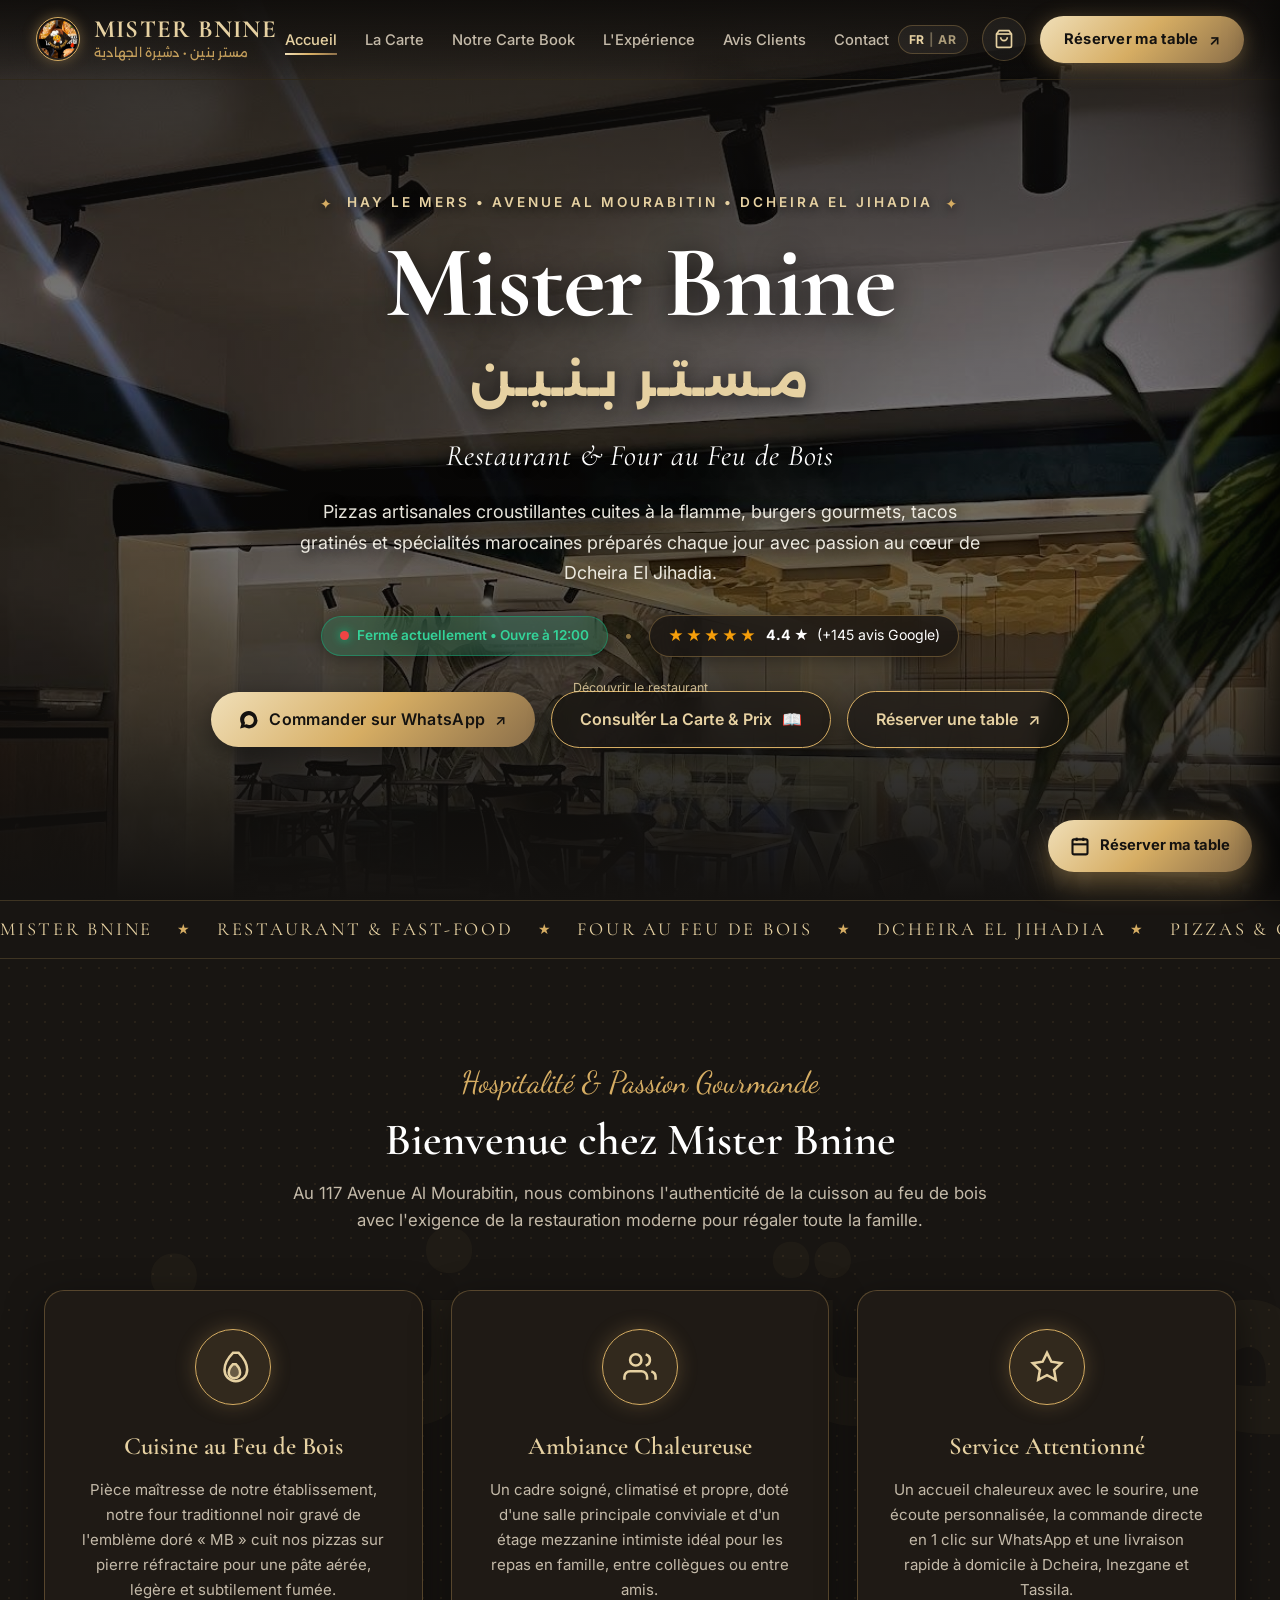
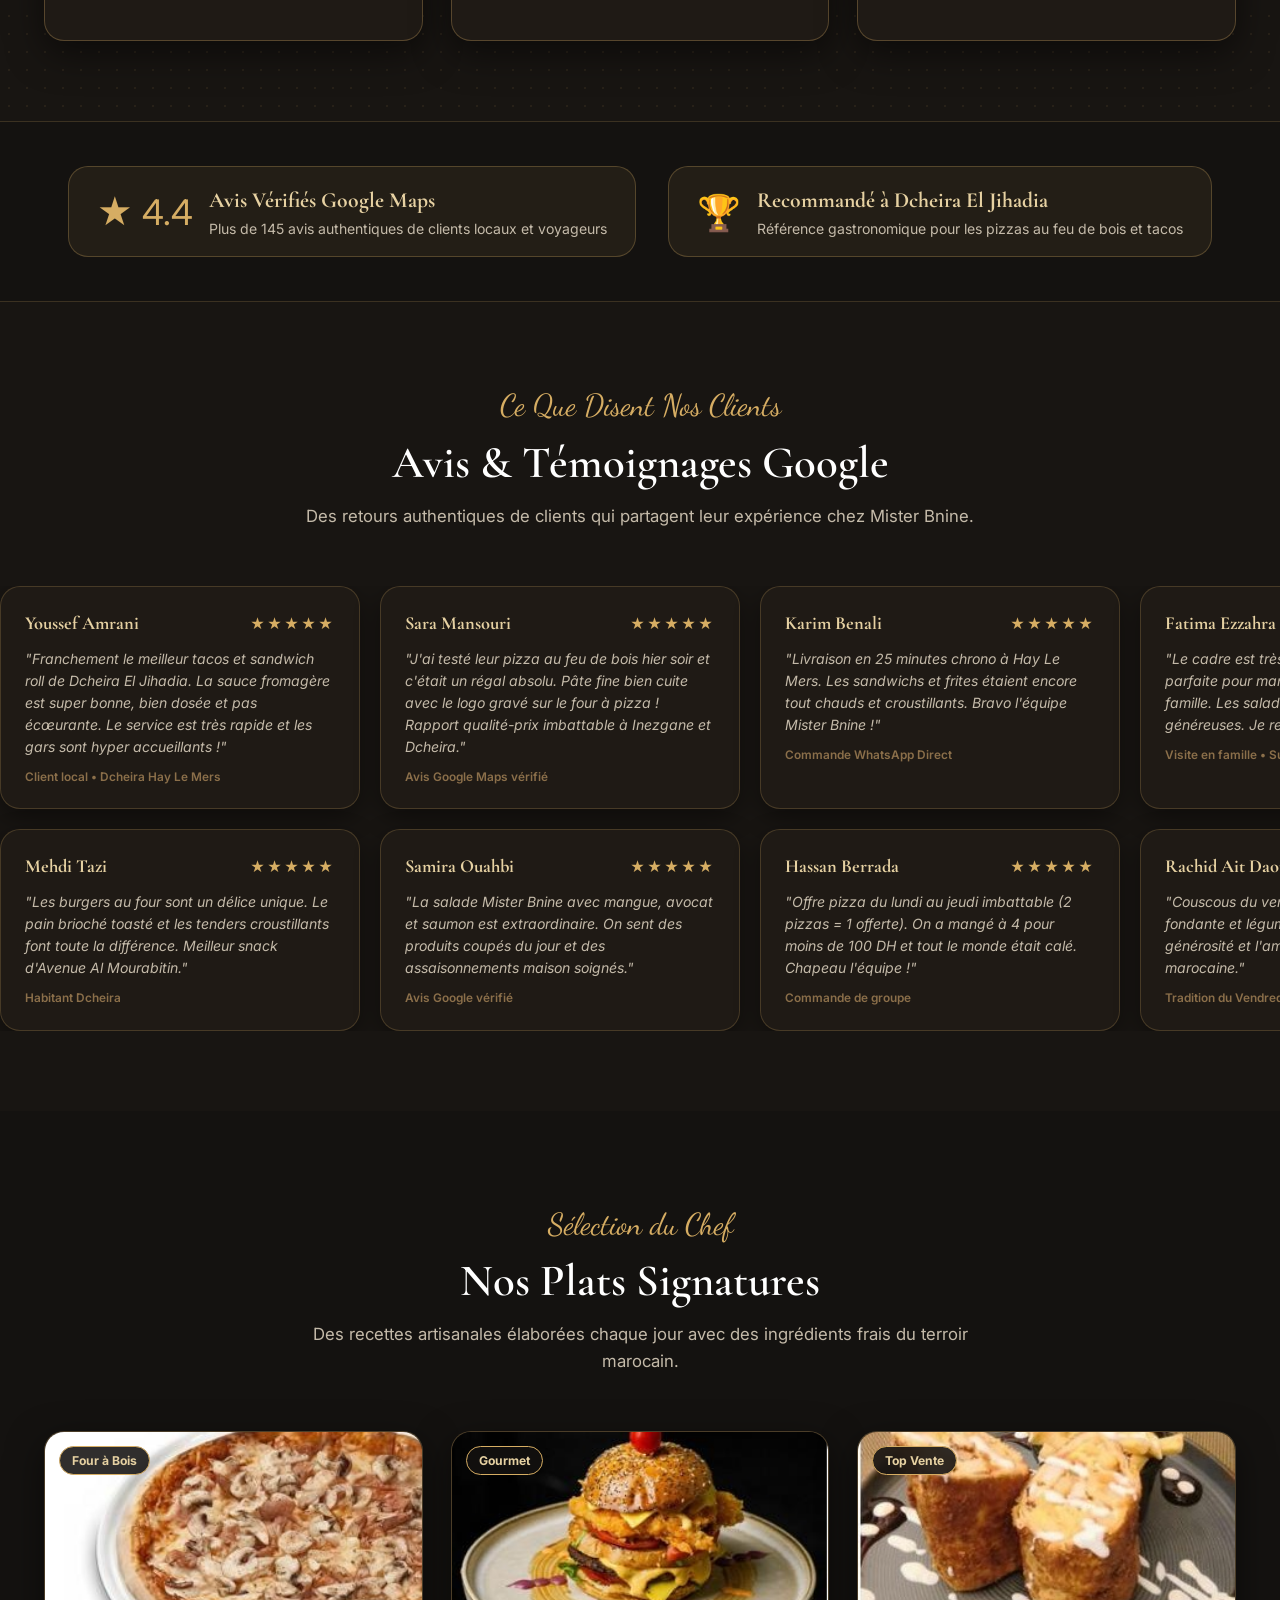
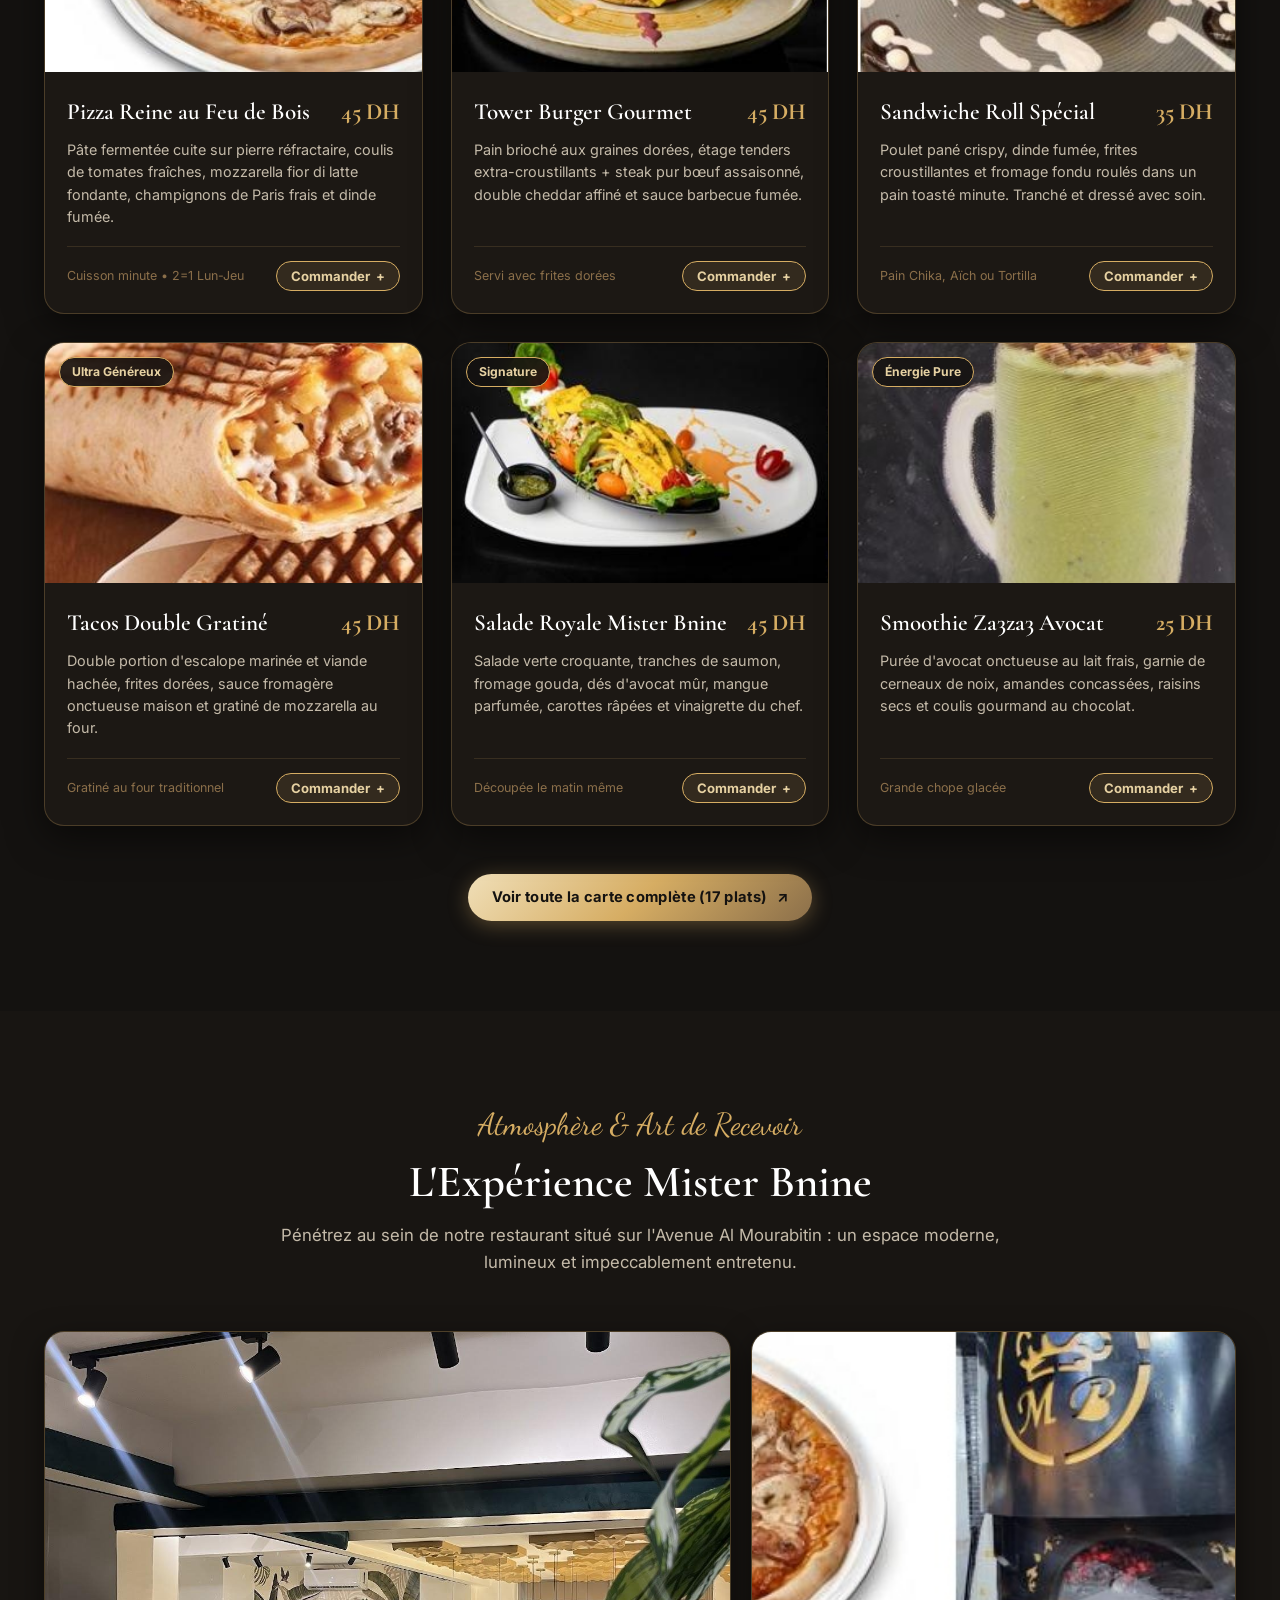
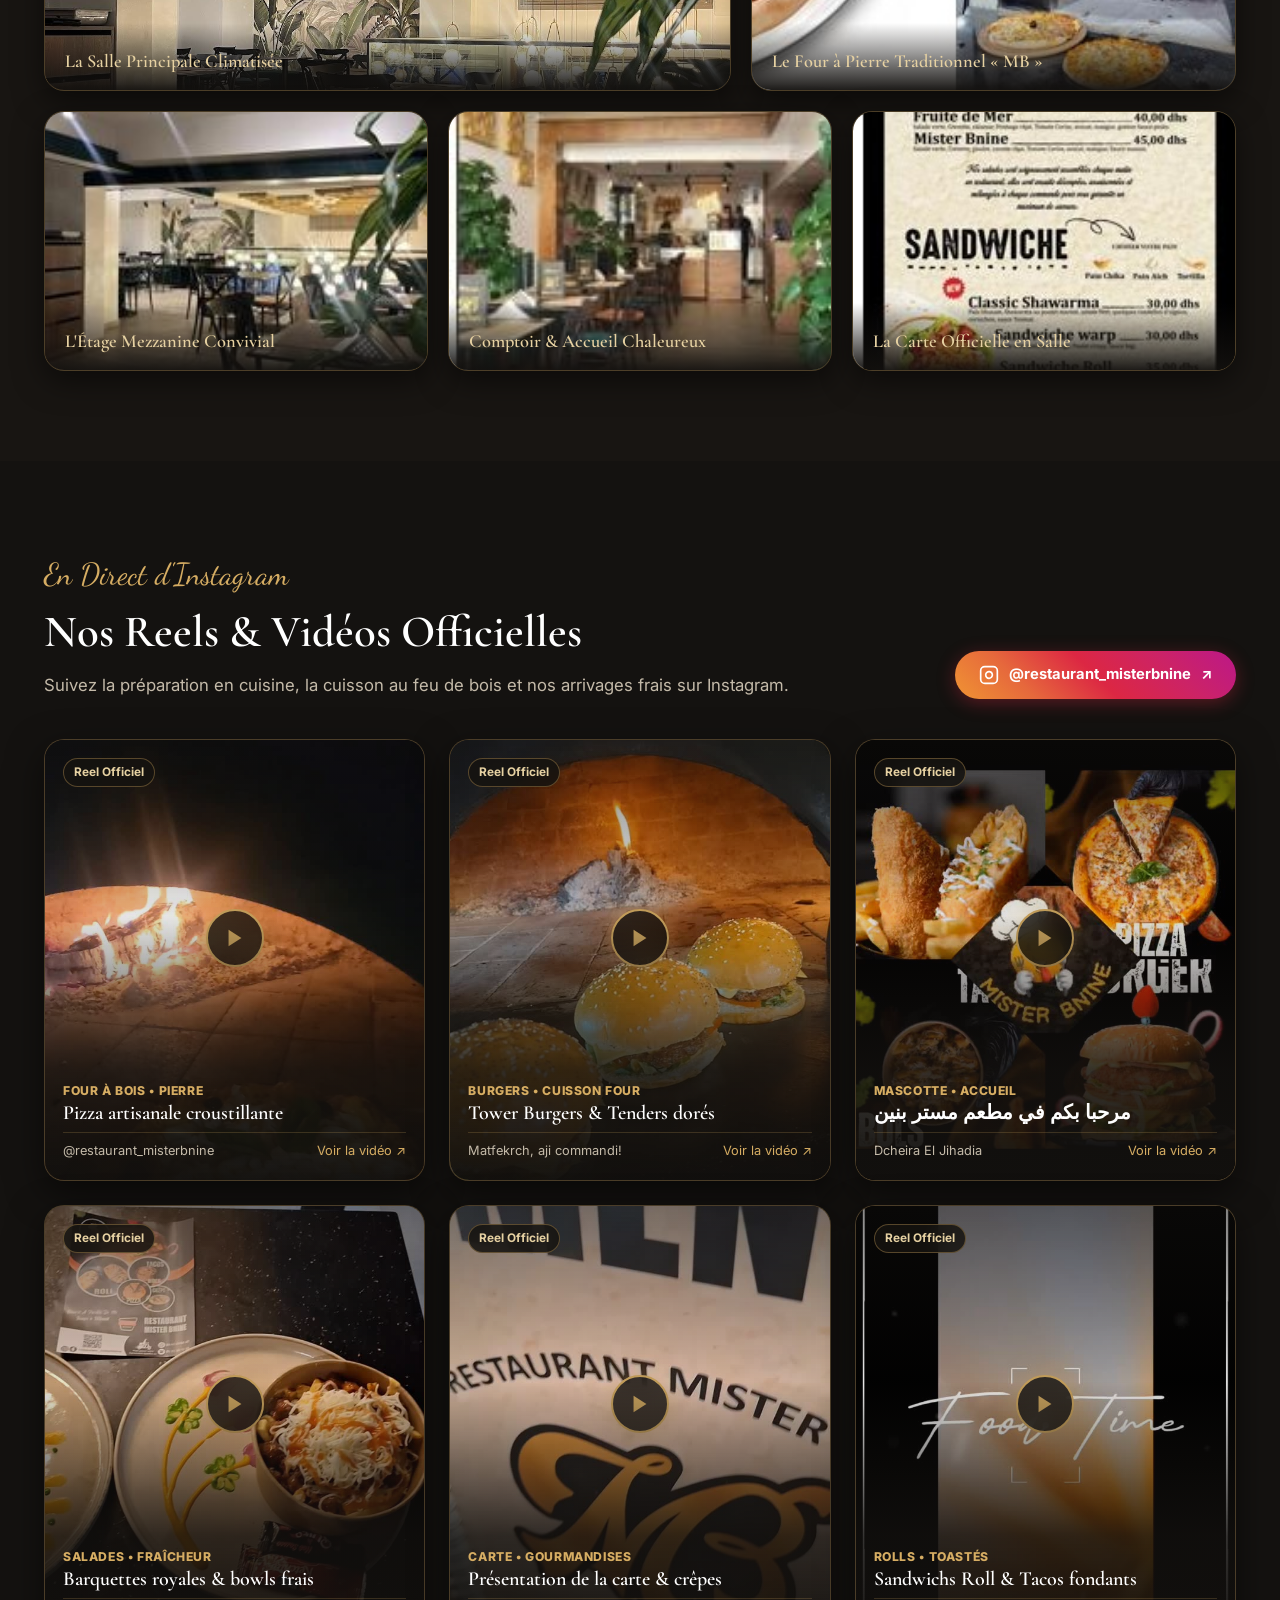
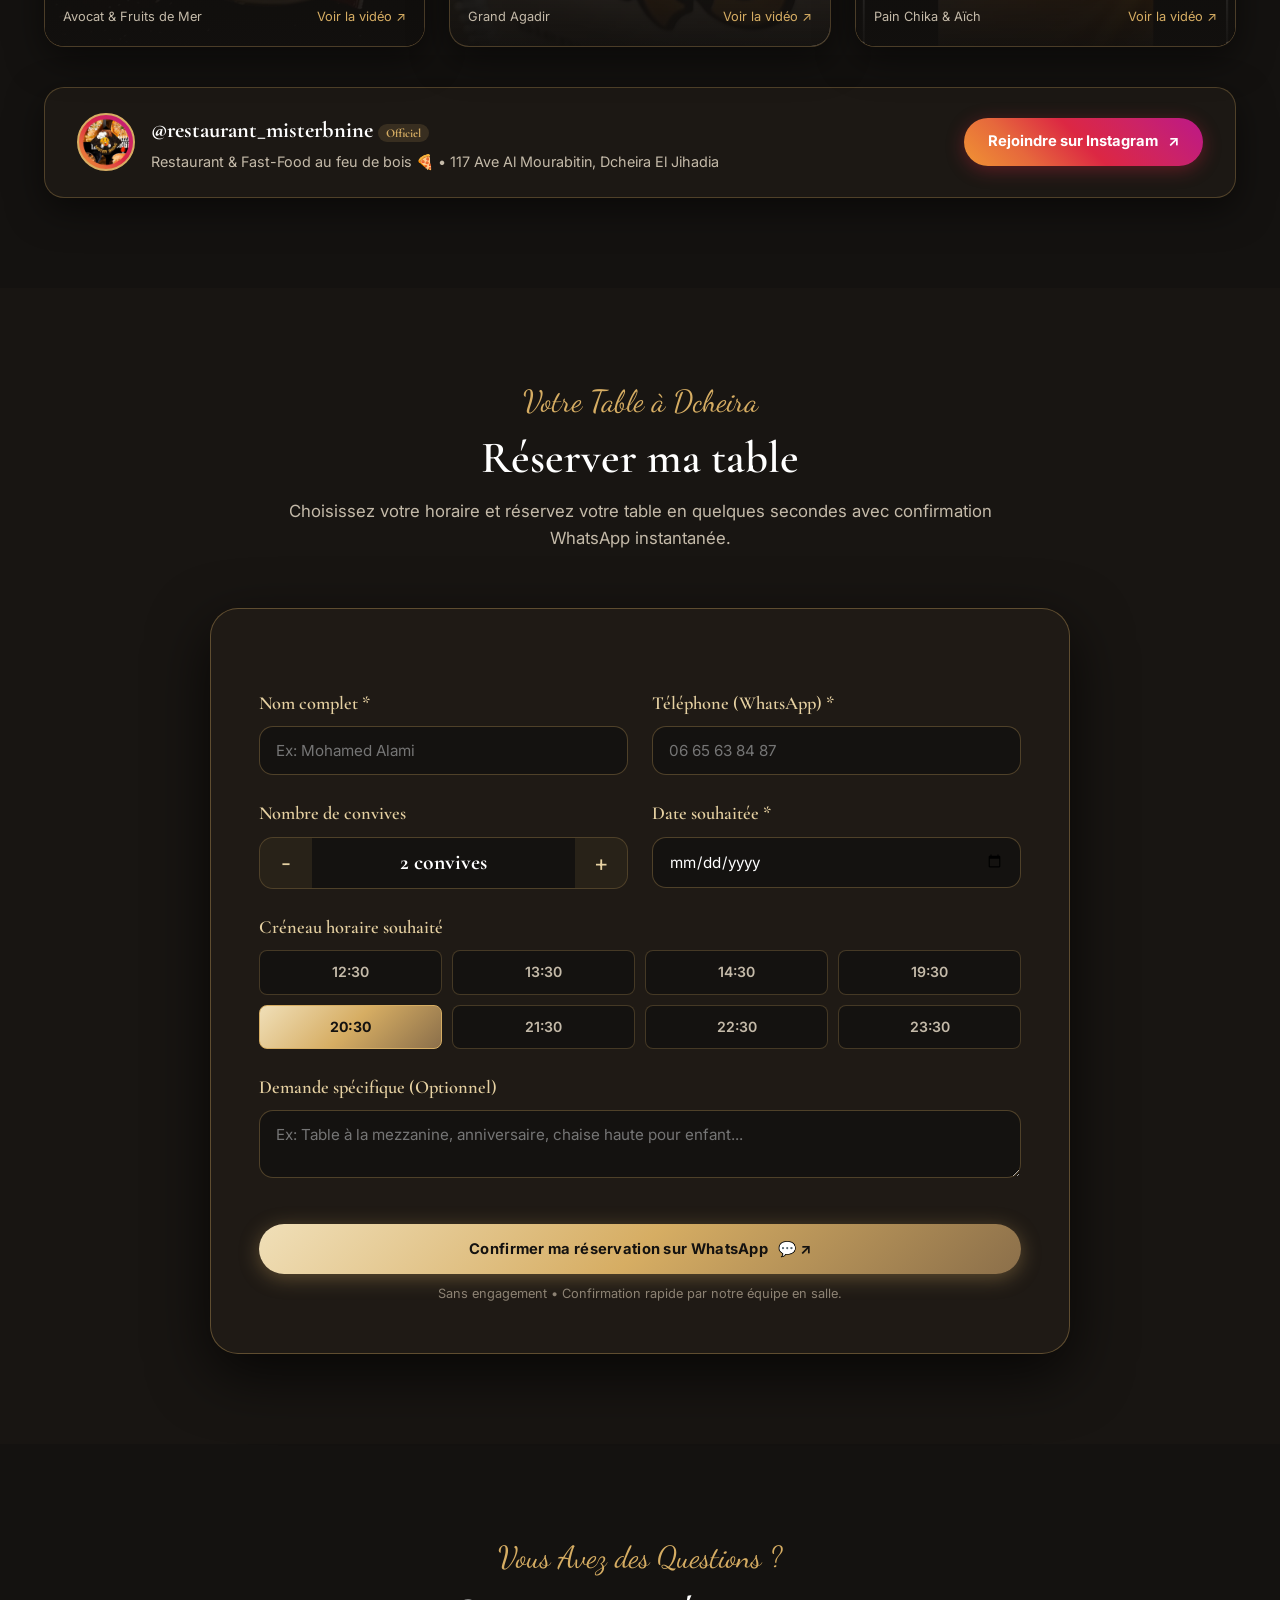
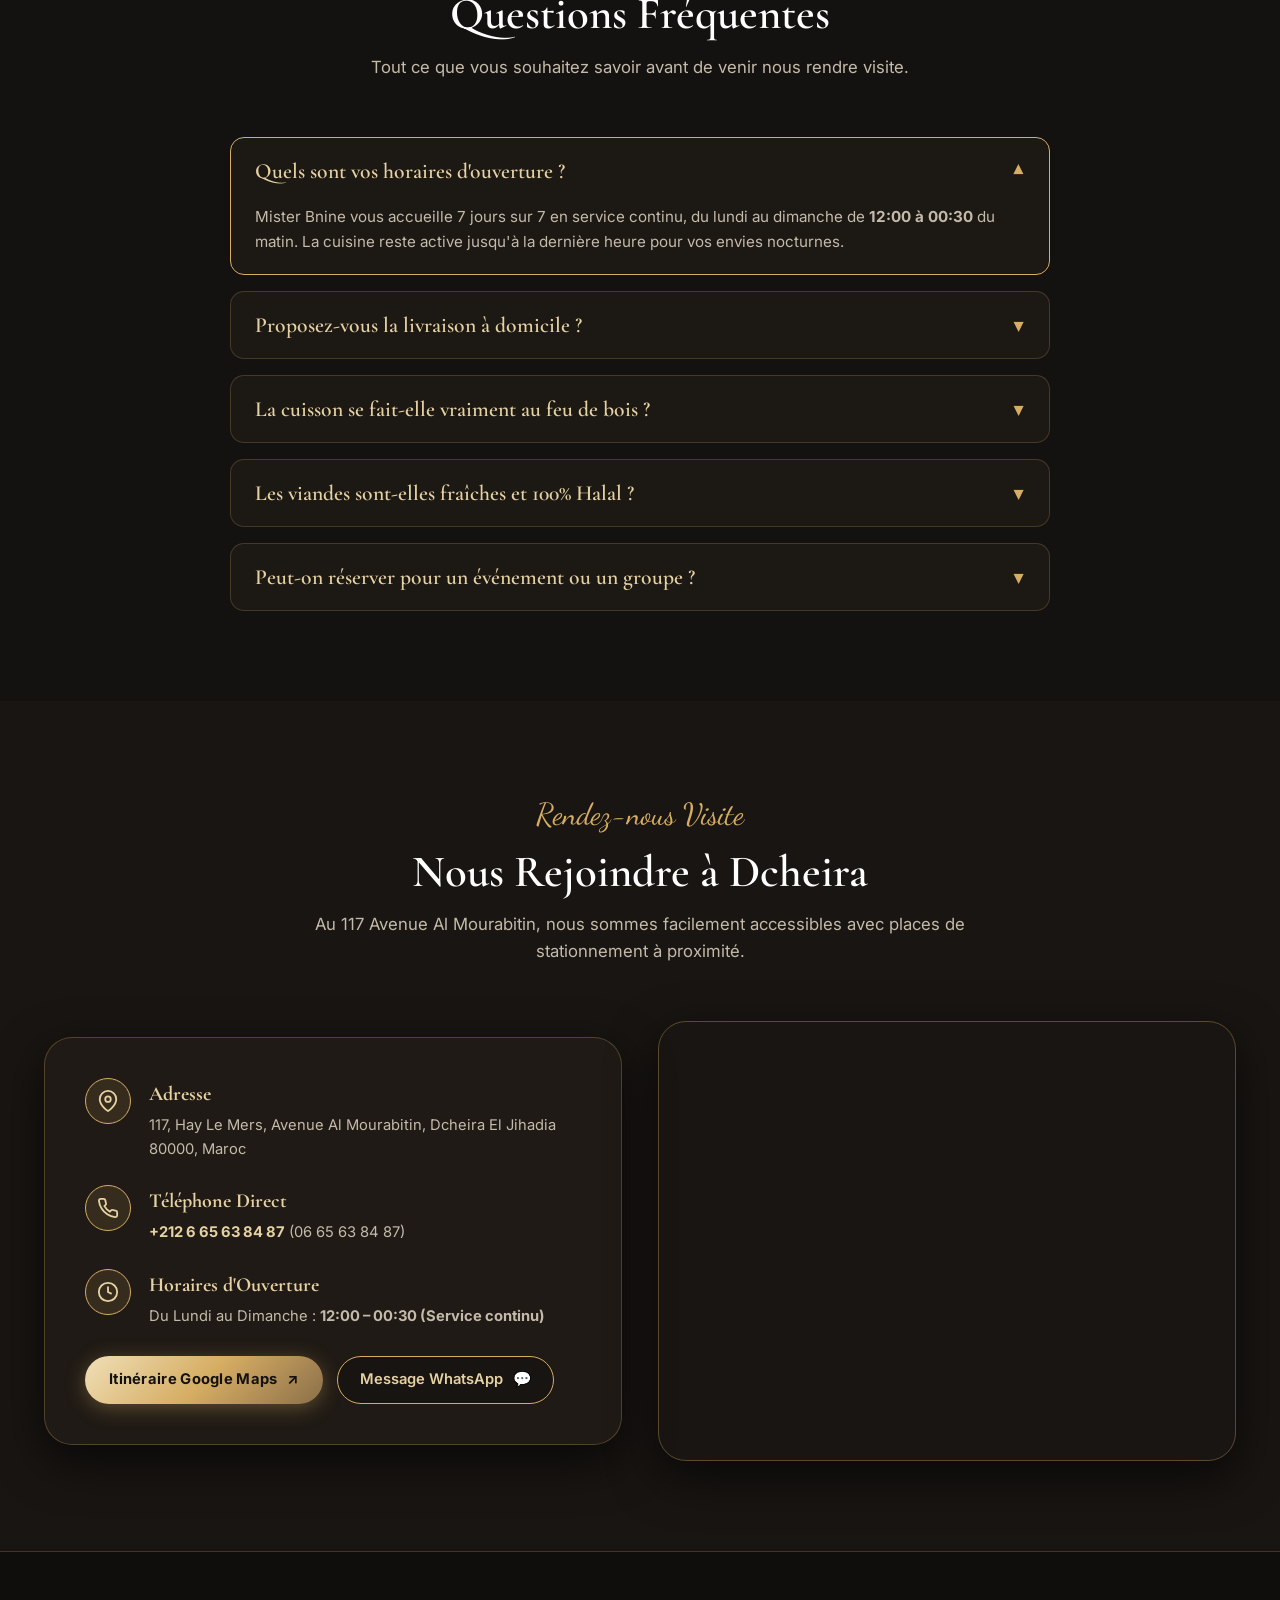
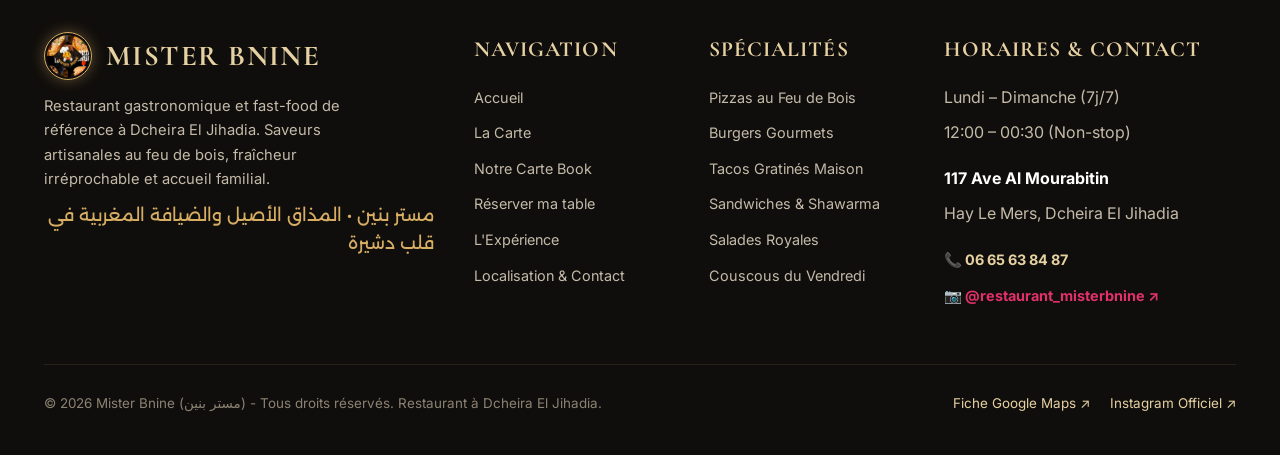
==== commit d93d5a61: "feat: redesign hero to full-bleed authentic restaurant header showcasing dining room and storefront" ====
--- a/index.html
+++ b/index.html
@@ -156,59 +156,87 @@
 
   <main>
     <!-- ==========================================================================
-         HERO SECTION (AL WALIMA FACADE WITH MOORISH FRAME)
+         HERO SECTION: FULL-BLEED RESTAURANT HEADER
+         Real restaurant interior & front view with cinematic full-screen presence
          ========================================================================== -->
-    <section class="hero-section">
-      <img src="assets/photos/place_interior_main.jpg" alt="Salle de restaurant Mister Bnine" class="hero-facade-bg">
-      <div class="hero-vignette"></div>
-      <div class="moroccan-ornament" style="position:absolute; inset:0;"></div>
-
-      <div class="container" style="position:relative; z-index:2;">
-        <div class="hero-frame-shell">
-          <!-- Corner Arabesques (SVGs) -->
-          <svg class="pointer-events-none absolute left-3 top-4 h-[64px] w-[64px] opacity-75 sm:left-6 sm:top-6 sm:h-[90px] sm:w-[90px]" width="90" height="90" viewBox="0 0 100 100" fill="none" aria-hidden="true" style="position:absolute; top:12px; left:12px;">
-            <path d="M8 92 C 28 72 22 48 8 28 C 18 38 32 42 42 32 C 52 22 48 8 28 8 C 48 12 62 28 72 42 C 82 56 88 72 92 88" stroke="rgba(214,173,99,0.4)" stroke-width="1.2" stroke-linecap="round"></path>
-            <path d="M18 88 C 32 74 30 58 22 44 M 38 82 C 48 70 46 58 40 50" stroke="rgba(214,173,99,0.25)" stroke-width="0.9" stroke-linecap="round"></path>
-            <circle cx="24" cy="24" r="3" fill="rgba(214,173,99,0.3)"></circle>
-          </svg>
-
-          <svg class="pointer-events-none absolute bottom-4 right-3 h-[64px] w-[64px] opacity-75 sm:bottom-6 sm:right-6 sm:h-[90px] sm:w-[90px]" width="90" height="90" viewBox="0 0 100 100" fill="none" aria-hidden="true" style="position:absolute; bottom:12px; right:12px; transform:rotate(180deg);">
-            <path d="M8 92 C 28 72 22 48 8 28 C 18 38 32 42 42 32 C 52 22 48 8 28 8 C 48 12 62 28 72 42 C 82 56 88 72 92 88" stroke="rgba(214,173,99,0.4)" stroke-width="1.2" stroke-linecap="round"></path>
-            <path d="M18 88 C 32 74 30 58 22 44 M 38 82 C 48 70 46 58 40 50" stroke="rgba(214,173,99,0.25)" stroke-width="0.9" stroke-linecap="round"></path>
-            <circle cx="24" cy="24" r="3" fill="rgba(214,173,99,0.3)"></circle>
-          </svg>
-
-          <span class="hero-script-tag">Mister Bnine • Dcheira El Jihadia</span>
-          
-          <h1 class="hero-main-title">
-            Découvrez l'authenticité culinaire<br>
-            <span>au cœur de Dcheira El Jihadia</span>
+    <section class="hero-section hero-fullscreen">
+      <!-- Full-bleed real restaurant photo background -->
+      <div class="hero-photo-backdrop" aria-hidden="true">
+        <img src="assets/photos/place_interior_main.jpg" alt="Restaurant Mister Bnine Dcheira El Jihadia" class="hero-photo-img">
+        <div class="hero-photo-overlay"></div>
+      </div>
+
+      <div class="container hero-fullscreen-container">
+        <div class="hero-center-content">
+          <!-- Subtle Location & Identity Tag -->
+          <div class="hero-eyebrow">
+            <span class="hero-eyebrow-accent">✦</span>
+            <span>Hay Le Mers • Avenue Al Mourabitin • Dcheira El Jihadia</span>
+            <span class="hero-eyebrow-accent">✦</span>
+          </div>
+
+          <!-- Official Restaurant Name -->
+          <h1 class="hero-main-brand">
+            Mister Bnine
           </h1>
 
-          <p class="hero-desc">
-            Pizzas artisanales cuites dans notre four à bois traditionnel, viandes marinées grillées, tacos gratinés ultra-généreux et salades fraîches au 117 Avenue Al Mourabitin.
+          <!-- Arabic Calligraphy -->
+          <div class="hero-arabic-calligraphy" dir="rtl" lang="ar">
+            مـسـتـر بـنـيـن
+          </div>
+
+          <!-- Tagline -->
+          <p class="hero-tagline">
+            Restaurant & Four au Feu de Bois
           </p>
 
-          <div class="hero-status-pill">
-            <span class="status-dot"></span>
-            <span class="status-text">Ouvert actuellement • Service continu jusqu'à 00:30</span>
-          </div>
-
-          <div class="hero-cta-group">
-            <a href="reservation.html" class="btn-gold">
+          <p class="hero-lead-text">
+            Pizzas artisanales croustillantes cuites à la flamme, burgers gourmets, tacos gratinés et spécialités marocaines préparés chaque jour avec passion au cœur de Dcheira El Jihadia.
+          </p>
+
+          <!-- Status & Google Note Bar -->
+          <div class="hero-info-bar">
+            <div class="hero-status-pill">
+              <span class="status-dot"></span>
+              <span class="status-text">Ouvert actuellement • Service continu jusqu'à 00:30</span>
+            </div>
+            <span class="hero-info-sep">•</span>
+            <div class="hero-google-badge">
+              <span class="stars-gold">★★★★★</span>
+              <strong>4.4 ★</strong>
+              <span>(+145 avis Google)</span>
+            </div>
+          </div>
+
+          <!-- Clean Authentic Action Buttons -->
+          <div class="hero-actions-row">
+            <a href="https://wa.me/212665638487?text=Bonjour%20Mister%20Bnine%20!%20Je%20souhaite%20passer%20commande%20%F0%9F%8D%95" target="_blank" rel="noopener noreferrer" class="btn-gold btn-hero-action">
+              <svg width="20" height="20" viewBox="0 0 24 24" fill="currentColor" aria-hidden="true">
+                <path d="M12.031 6.172c-3.181 0-5.767 2.586-5.768 5.766-.001 1.298.38 2.27 1.019 3.287l-.711 2.598 2.664-.698c.974.551 1.761.85 2.796.85 3.183 0 5.769-2.587 5.77-5.766.001-3.182-2.585-5.769-5.77-5.769zm10.23 5.767c-.002 5.643-4.588 10.228-10.231 10.228-1.797 0-3.535-.469-5.068-1.357l-5.632 1.477 1.503-5.49c-1-1.611-1.528-3.486-1.527-5.405.002-5.644 4.588-10.23 10.231-10.23 5.641 0 10.229 4.587 10.229 10.23z"/>
+              </svg>
+              <span>Commander sur WhatsApp</span>
+              <span style="font-size:0.9rem;">↗</span>
+            </a>
+
+            <a href="menu.html" class="btn-gold-outline btn-hero-action">
+              <span>Consulter La Carte & Prix</span>
+              <span>📖</span>
+            </a>
+
+            <a href="reservation.html" class="btn-gold-outline btn-hero-action">
               <span>Réserver une table</span>
               <span>↗</span>
             </a>
-            <a href="menu.html" class="btn-gold-outline">
-              <span>Consulter la carte</span>
-              <span>📖</span>
-            </a>
-            <a href="menu-book.html" class="btn-gold-outline">
-              <span>Notre Carte Book</span>
-              <span>🔍</span>
-            </a>
-          </div>
-        </div>
+          </div>
+        </div>
+
+        <!-- Scroll Down Cue -->
+        <a href="#welcome" class="hero-scroll-indicator" aria-label="Défiler pour découvrir">
+          <span class="scroll-label">Découvrir le restaurant</span>
+          <svg class="scroll-arrow" width="20" height="20" viewBox="0 0 24 24" fill="none" stroke="currentColor" stroke-width="2">
+            <polyline points="6 9 12 15 18 9"></polyline>
+          </svg>
+        </a>
       </div>
     </section>
 
--- a/styles.css
+++ b/styles.css
@@ -210,11 +210,17 @@
 }
 
 .site-navbar-glass {
+  background: linear-gradient(180deg, rgba(14, 12, 10, 0.82) 0%, rgba(14, 12, 10, 0.2) 80%, transparent 100%);
+  border-bottom: 1px solid rgba(214, 173, 99, 0.14);
+  transition: all 0.4s var(--ease-spring);
+}
+
+.site-navbar.scrolled {
   -webkit-backdrop-filter: blur(24px) saturate(165%);
   backdrop-filter: blur(24px) saturate(165%);
-  background: rgba(18, 16, 14, 0.82);
-  border-bottom: 1px solid rgba(214, 173, 99, 0.25);
-  box-shadow: 0 10px 40px rgba(0, 0, 0, 0.55), inset 0 1px 0 rgba(255, 255, 255, 0.08);
+  background: rgba(18, 16, 14, 0.92);
+  border-bottom: 1px solid rgba(214, 173, 99, 0.32);
+  box-shadow: 0 10px 40px rgba(0, 0, 0, 0.65), inset 0 1px 0 rgba(255, 255, 255, 0.08);
 }
 
 .brand-wrap {
@@ -458,110 +464,164 @@
 }
 
 /* ==========================================================================
-   HERO SECTION (AL WALIMA FACADE & LUXURY FRAMING)
+   HERO SECTION: FULL-BLEED RESTAURANT HEADER
+   Immersive restaurant storefront & interior background
    ========================================================================== */
-.hero-section {
-  position: relative;
-  min-height: 92vh;
-  display: flex;
-  align-items: center;
-  padding-top: 100px;
-  padding-bottom: 60px;
+.hero-section.hero-fullscreen {
+  position: relative;
+  min-height: 100vh;
+  min-height: 100dvh;
+  display: flex;
+  align-items: center;
+  justify-content: center;
+  padding-top: 110px;
+  padding-bottom: 70px;
   overflow: hidden;
-}
-
-.hero-facade-bg {
+  background-color: #12100e;
+}
+
+.hero-photo-backdrop {
   position: absolute;
   inset: 0;
   width: 100%;
   height: 100%;
+  overflow: hidden;
+  z-index: 1;
+}
+
+.hero-photo-img {
+  width: 100%;
+  height: 100%;
   object-fit: cover;
-  object-position: center;
-  filter: brightness(0.42) contrast(1.1);
-  transform: scale(1.04);
-  transition: transform 12s ease;
-}
-
-.hero-section:hover .hero-facade-bg {
+  object-position: center 38%;
+  filter: brightness(0.68) contrast(1.08) saturate(1.1);
+  transform: scale(1.03);
+  transition: transform 10s ease;
+}
+
+.hero-section.hero-fullscreen:hover .hero-photo-img {
   transform: scale(1.0);
 }
 
-.hero-vignette {
+.hero-photo-overlay {
   position: absolute;
   inset: 0;
   background: linear-gradient(
     180deg,
-    rgba(20, 18, 16, 0.75) 0%,
-    rgba(20, 18, 16, 0.45) 40%,
-    rgba(20, 18, 16, 0.85) 80%,
+    rgba(18, 16, 14, 0.78) 0%,
+    rgba(18, 16, 14, 0.38) 32%,
+    rgba(18, 16, 14, 0.42) 65%,
+    rgba(18, 16, 14, 0.85) 90%,
     #141210 100%
   );
   pointer-events: none;
 }
 
-.hero-frame-shell {
-  position: relative;
-  border: 1px solid rgba(214, 173, 99, 0.35);
-  border-radius: var(--radius-xl);
-  padding: 60px 48px;
-  background: rgba(22, 19, 16, 0.75);
-  backdrop-filter: blur(14px);
-  box-shadow: 0 20px 60px rgba(0, 0, 0, 0.8), inset 0 1px 0 rgba(255, 255, 255, 0.1);
-  max-width: 900px;
+.hero-fullscreen-container {
+  position: relative;
+  z-index: 3;
+  width: 100%;
+  max-width: 1100px;
   margin: 0 auto;
+  padding: 0 24px;
+}
+
+.hero-center-content {
   text-align: center;
-}
-
-.hero-script-tag {
-  font-family: var(--font-script);
-  font-size: 2.1rem;
+  max-width: 880px;
+  margin: 0 auto;
+  display: flex;
+  flex-direction: column;
+  align-items: center;
+}
+
+.hero-eyebrow {
+  display: inline-flex;
+  align-items: center;
+  gap: 12px;
+  font-family: var(--font-sans);
+  font-size: 0.85rem;
+  letter-spacing: 0.22em;
+  text-transform: uppercase;
+  color: var(--gold-light);
+  font-weight: 600;
+  margin-bottom: 16px;
+  text-shadow: 0 2px 10px rgba(0, 0, 0, 0.8);
+}
+
+.hero-eyebrow-accent {
   color: var(--gold-primary);
-  line-height: 1;
+  font-size: 0.9rem;
+}
+
+.hero-main-brand {
+  font-family: var(--font-display);
+  font-size: clamp(3.6rem, 8vw, 6.5rem);
+  font-weight: 700;
+  line-height: 1.0;
+  color: #FFFFFF;
+  letter-spacing: -0.015em;
   margin-bottom: 8px;
-  display: block;
-}
-
-.hero-main-title {
-  font-family: var(--font-display);
-  font-size: 3.8rem;
-  font-weight: 600;
-  line-height: 1.1;
+  text-shadow: 0 4px 28px rgba(0, 0, 0, 0.85);
+}
+
+.hero-arabic-calligraphy {
+  font-family: var(--font-arabic);
+  font-size: clamp(1.8rem, 3.8vw, 3rem);
+  font-weight: 700;
+  color: var(--gold-light);
+  margin-bottom: 14px;
+  letter-spacing: 0.05em;
+  text-shadow: 0 2px 20px rgba(0, 0, 0, 0.7);
+}
+
+.hero-tagline {
+  font-family: var(--font-display);
+  font-size: clamp(1.3rem, 2.4vw, 1.85rem);
+  font-style: italic;
   color: #FFFFFF;
   margin-bottom: 18px;
-  letter-spacing: -0.01em;
-}
-
-.hero-main-title span {
-  color: var(--gold-light);
-  font-style: italic;
-}
-
-.hero-desc {
+  letter-spacing: 0.03em;
+  text-shadow: 0 2px 12px rgba(0, 0, 0, 0.8);
+}
+
+.hero-lead-text {
   font-family: var(--font-sans);
-  color: var(--text-secondary);
-  font-size: 1.12rem;
+  font-size: clamp(1.02rem, 1.4vw, 1.18rem);
+  color: rgba(251, 247, 238, 0.92);
+  line-height: 1.7;
   max-width: 680px;
-  margin: 0 auto 28px;
-  line-height: 1.7;
+  margin-bottom: 26px;
+  text-shadow: 0 2px 14px rgba(0, 0, 0, 0.9);
+}
+
+.hero-info-bar {
+  display: flex;
+  align-items: center;
+  justify-content: center;
+  gap: 16px;
+  flex-wrap: wrap;
+  margin-bottom: 34px;
 }
 
 .hero-status-pill {
   display: inline-flex;
   align-items: center;
   gap: 8px;
-  background: rgba(16, 185, 129, 0.12);
-  border: 1px solid rgba(16, 185, 129, 0.3);
+  background: rgba(16, 185, 129, 0.18);
+  border: 1px solid rgba(16, 185, 129, 0.45);
   border-radius: var(--radius-pill);
-  padding: 6px 16px;
-  font-size: 0.84rem;
+  padding: 8px 18px;
+  font-size: 0.85rem;
   font-weight: 600;
   color: #34D399;
-  margin-bottom: 32px;
+  backdrop-filter: blur(12px);
+  box-shadow: 0 4px 16px rgba(0, 0, 0, 0.35);
 }
 
 .status-dot {
-  width: 8px;
-  height: 8px;
+  width: 9px;
+  height: 9px;
   border-radius: 50%;
   background: #10B981;
   box-shadow: 0 0 10px #10B981;
@@ -574,12 +634,82 @@
   100% { transform: scale(0.95); opacity: 0.8; }
 }
 
-.hero-cta-group {
+.hero-info-sep {
+  color: var(--gold-primary);
+  opacity: 0.6;
+}
+
+.hero-google-badge {
+  display: inline-flex;
+  align-items: center;
+  gap: 8px;
+  font-size: 0.88rem;
+  color: #FFFFFF;
+  background: rgba(24, 20, 17, 0.78);
+  border: 1px solid rgba(214, 173, 99, 0.35);
+  padding: 8px 18px;
+  border-radius: var(--radius-pill);
+  backdrop-filter: blur(12px);
+  box-shadow: 0 4px 16px rgba(0, 0, 0, 0.35);
+}
+
+.stars-gold {
+  color: #F59E0B;
+  font-size: 0.95rem;
+  letter-spacing: 2px;
+}
+
+.hero-actions-row {
   display: flex;
   align-items: center;
   justify-content: center;
-  gap: 18px;
+  gap: 16px;
   flex-wrap: wrap;
+}
+
+.btn-hero-action {
+  padding: 15px 28px;
+  font-size: 1rem;
+  display: inline-flex;
+  align-items: center;
+  gap: 10px;
+  border-radius: var(--radius-pill);
+  text-decoration: none;
+  font-weight: 600;
+  transition: all 0.3s var(--ease-spring);
+  box-shadow: 0 8px 24px rgba(0, 0, 0, 0.4);
+}
+
+.btn-hero-action:hover {
+  transform: translateY(-2px);
+  box-shadow: 0 14px 32px rgba(214, 173, 99, 0.25);
+}
+
+.hero-scroll-indicator {
+  position: absolute;
+  bottom: 24px;
+  left: 50%;
+  transform: translateX(-50%);
+  display: flex;
+  flex-direction: column;
+  align-items: center;
+  gap: 6px;
+  color: var(--gold-light);
+  font-size: 0.78rem;
+  text-decoration: none;
+  opacity: 0.85;
+  transition: all 0.3s ease;
+  animation: scrollDownBounce 2.5s infinite;
+}
+
+.hero-scroll-indicator:hover {
+  opacity: 1;
+  color: #FFFFFF;
+}
+
+@keyframes scrollDownBounce {
+  0%, 100% { transform: translate(-50%, 0); }
+  50% { transform: translate(-50%, 8px); }
 }
 
 /* ==========================================================================
@@ -1892,11 +2022,37 @@
 }
 
 @media (max-width: 768px) {
-  .hero-main-title {
-    font-size: 2.5rem;
-  }
-  .hero-frame-shell {
-    padding: 36px 20px;
+  .hero-section.hero-fullscreen {
+    padding-top: 100px;
+    padding-bottom: 60px;
+  }
+  .hero-main-brand {
+    font-size: 3.4rem;
+  }
+  .hero-arabic-calligraphy {
+    font-size: 1.8rem;
+  }
+  .hero-eyebrow {
+    font-size: 0.74rem;
+    letter-spacing: 0.12em;
+    flex-wrap: wrap;
+    justify-content: center;
+    gap: 6px;
+  }
+  .hero-actions-row {
+    flex-direction: column;
+    width: 100%;
+  }
+  .btn-hero-action {
+    width: 100%;
+    justify-content: center;
+  }
+  .hero-info-sep {
+    display: none;
+  }
+  .hero-info-bar {
+    flex-direction: column;
+    gap: 10px;
   }
   .dishes-grid {
     grid-template-columns: 1fr;
@@ -1920,3 +2076,21 @@
     grid-column: span 12 !important;
   }
 }
+
+@media (max-width: 480px) {
+  .hero-main-brand {
+    font-size: 2.8rem;
+  }
+  .hero-arabic-calligraphy {
+    font-size: 1.6rem;
+  }
+  .hero-tagline {
+    font-size: 1.15rem;
+  }
+  .hero-lead-text {
+    font-size: 0.98rem;
+  }
+  .hero-scroll-indicator {
+    display: none;
+  }
+}
